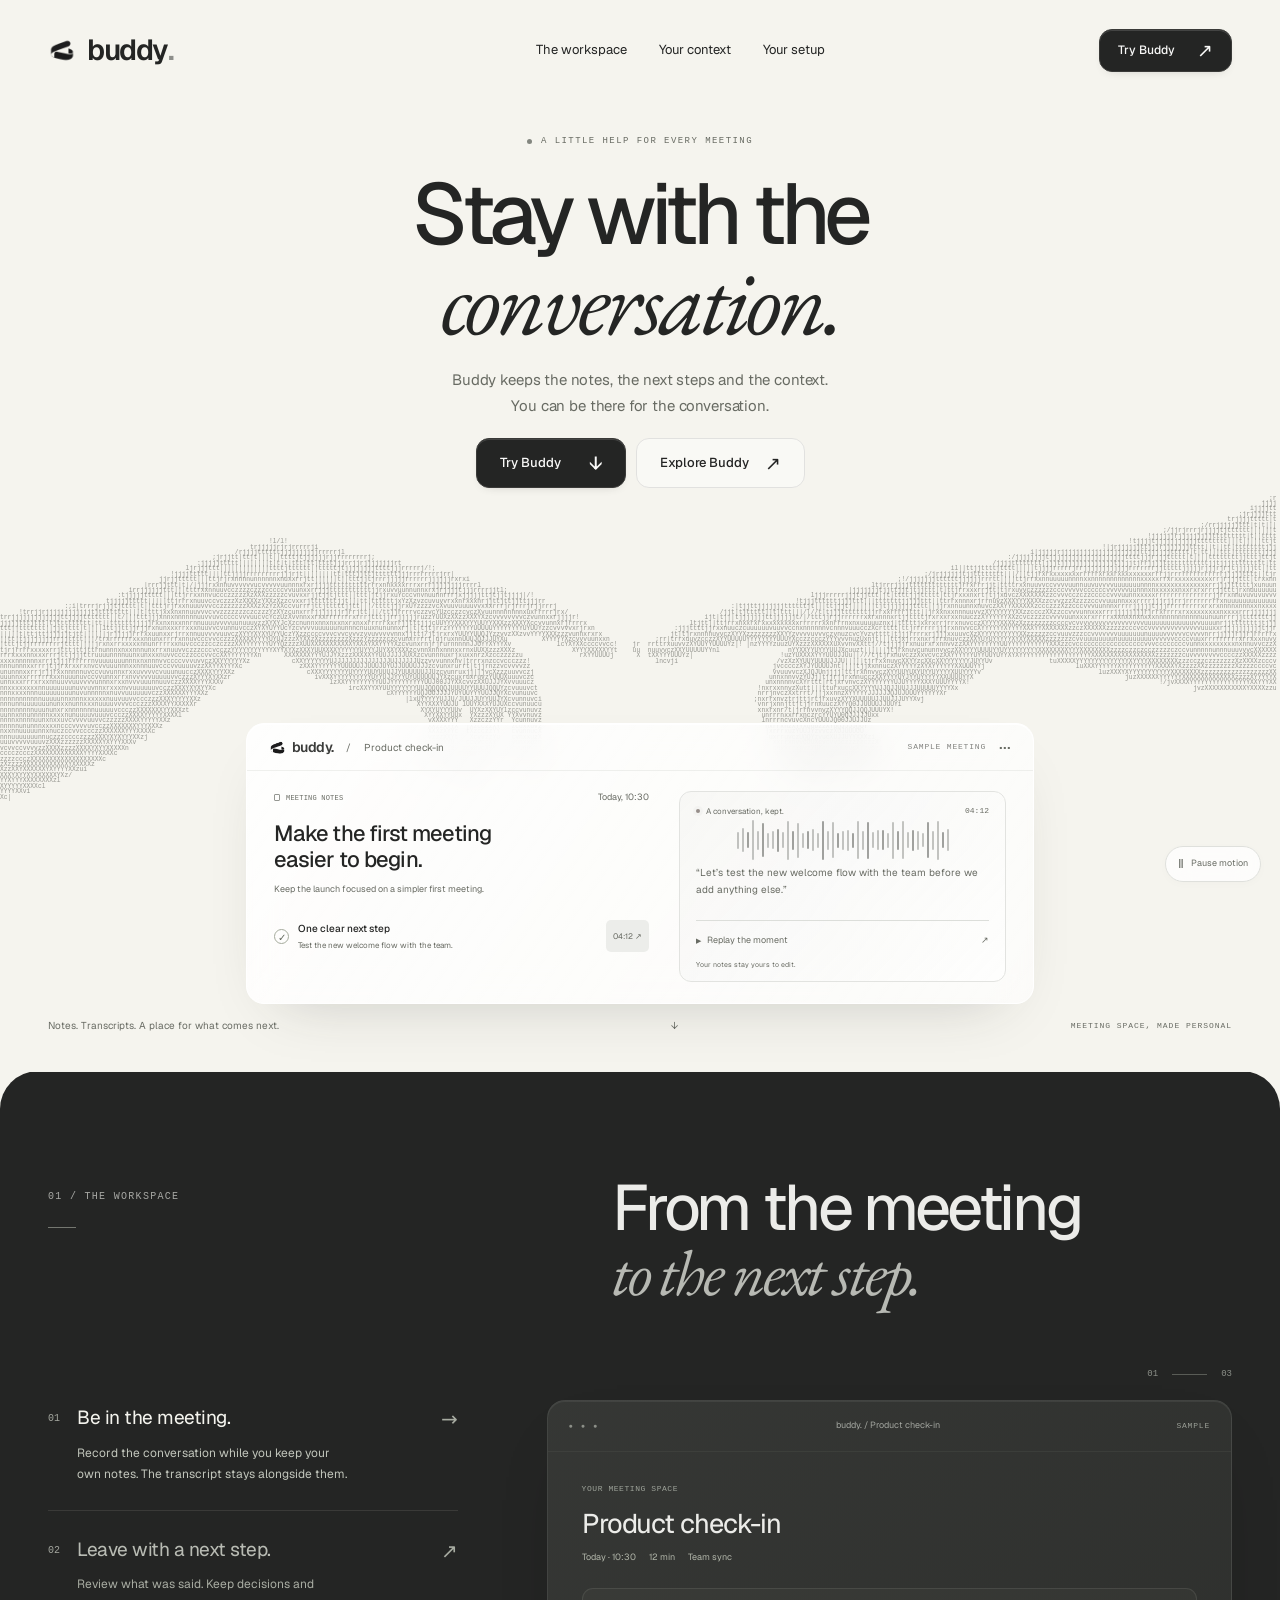
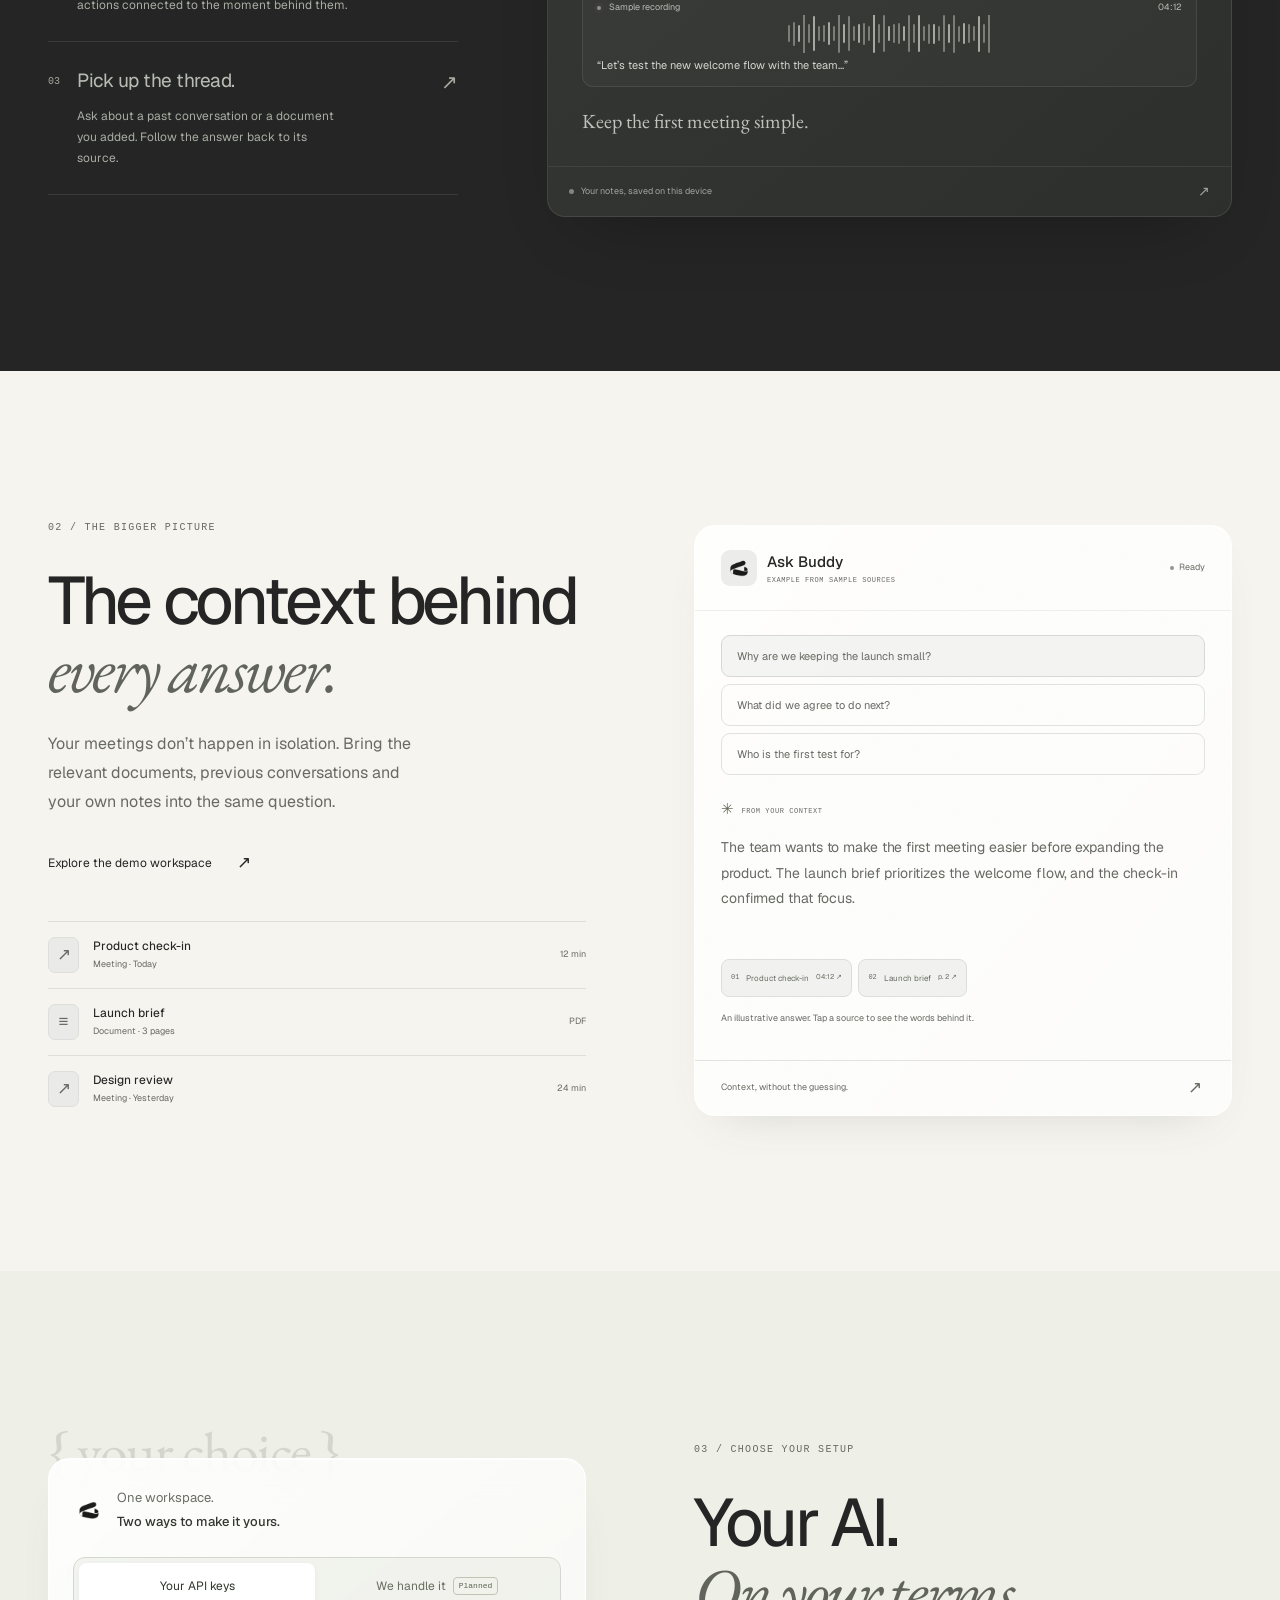
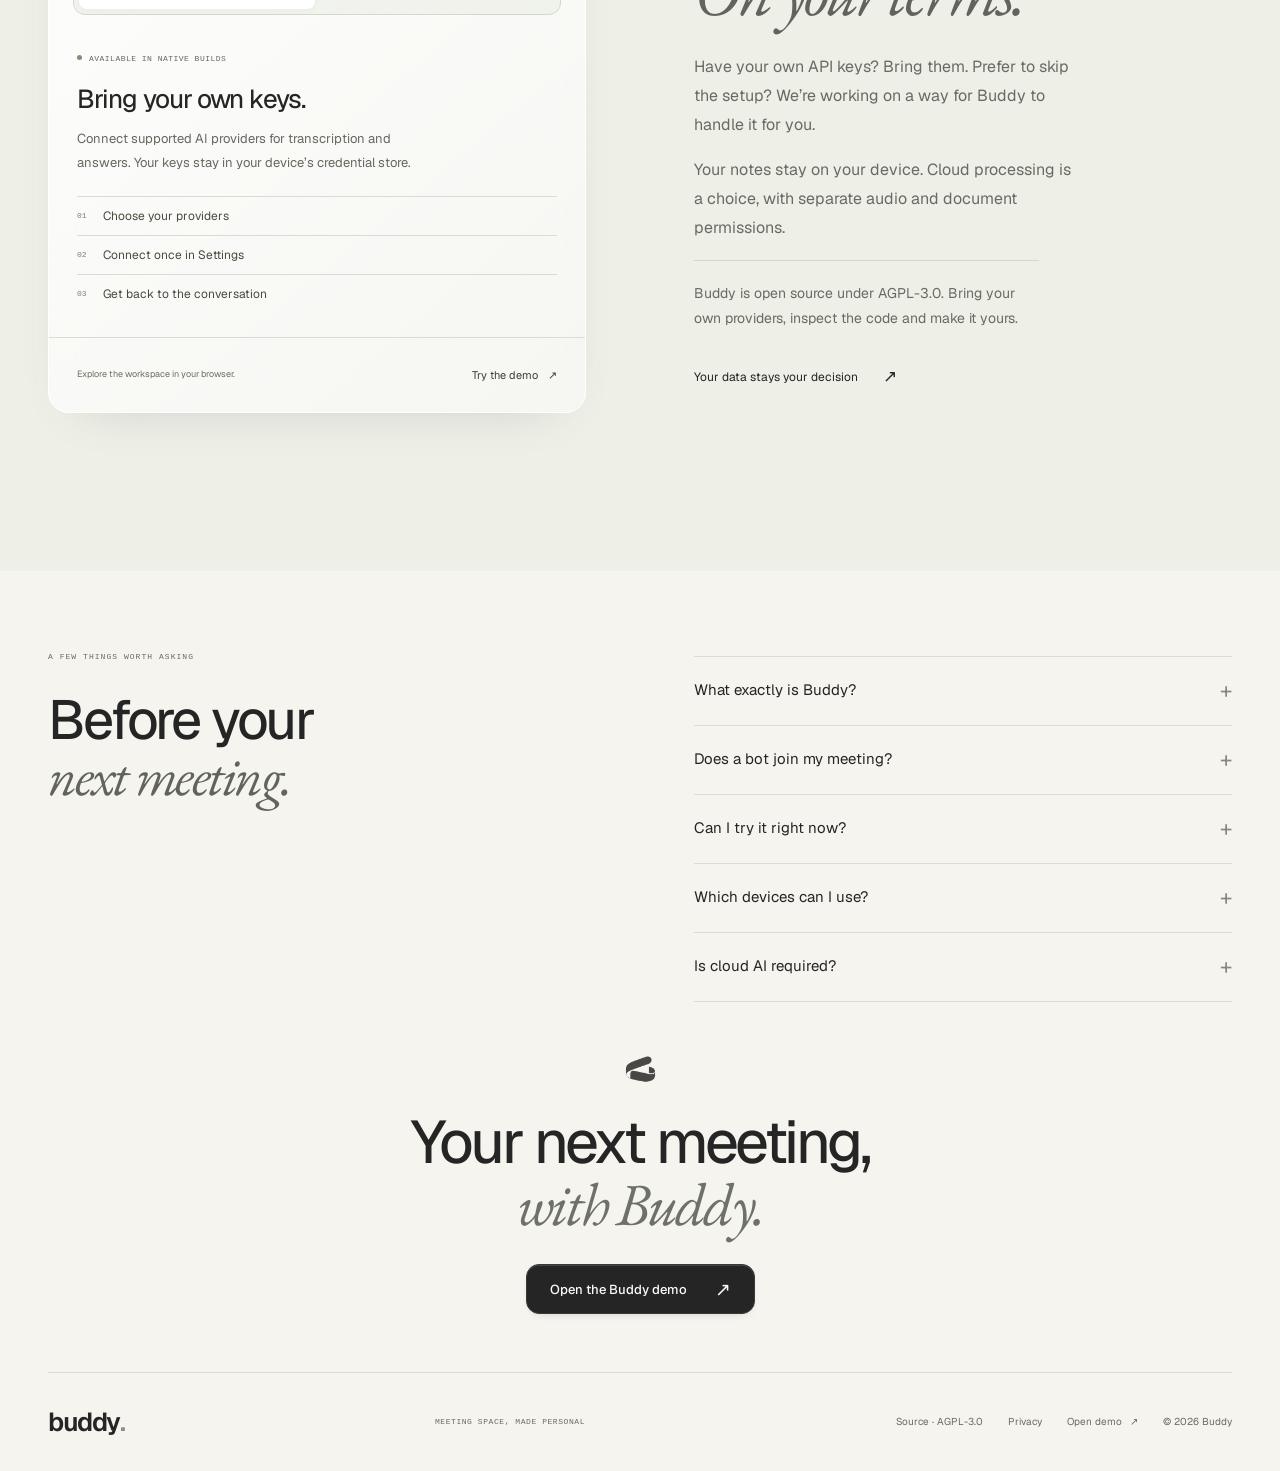
==== index.html @ 8baa66b0 "Publish Buddy website and browser workspace" ====
<!doctype html>
<html lang="en" data-type="software">
<head>
  <meta charset="utf-8">
  <meta name="viewport" content="width=device-width, initial-scale=1, viewport-fit=cover">
  <meta name="theme-color" content="#f5f4ee">
  <meta name="description" content="Buddy is a meeting workspace for recording conversations, keeping your own notes and finding answers in the context you already have.">
  <meta name="page-type" content="software"><meta name="site-kind" content="software">
  <meta property="og:title" content="Buddy — Stay with the conversation.">
  <meta property="og:description" content="Meeting notes, transcripts and the context behind them. A little more present. A lot less to remember.">
  <meta property="og:type" content="website">
  <meta property="og:url" content="https://meetbuddy.me">
  <meta property="og:image" content="https://meetbuddy.me/site/social.png?v=hands-2">
  <meta name="twitter:card" content="summary_large_image">
  <link rel="canonical" href="https://meetbuddy.me">
  <link rel="icon" href="/buddy.png" type="image/png">
  <link rel="preload" href="/site/geist.woff2" as="font" type="font/woff2" crossorigin>
  <link rel="preload" href="/site/editorial.ttf" as="font" type="font/ttf" crossorigin>
  <link rel="stylesheet" href="/site/style.css?v=voice-1">
  <title>Buddy — Stay with the conversation.</title>
</head>
<body>
  <a class="skip-link" href="#main">Skip to content</a>
  <header class="site-header">
    <a href="#" class="wordmark" aria-label="Buddy home"><img src="/brand/keepsake-mark.png" width="29" height="29" alt="">buddy<span>.</span></a>
    <nav class="desktop-nav" aria-label="Main navigation"><a href="#product">The workspace</a><a href="#context">Your context</a><a href="#privacy">Your setup</a></nav>
    <div class="header-actions"><a href="/app/?demo=home" class="button primary compact">Try Buddy <span aria-hidden="true">↗</span></a><button class="menu-toggle" aria-label="Open navigation" aria-expanded="false" aria-controls="mobile-nav"><span></span><span></span></button></div>
  </header>
  <nav id="mobile-nav" class="mobile-nav" aria-label="Mobile navigation" hidden><a href="#product">The workspace <span>01</span></a><a href="#context">Your context <span>02</span></a><a href="#privacy">Your setup <span>03</span></a><a href="#questions">A few questions <span>04</span></a><a href="/app/?demo=home">Open the demo ↗</a></nav>
  <main id="main">
    <section class="hero" aria-labelledby="hero-title">
      <canvas id="ascii-hands" class="ascii-hands" aria-hidden="true"></canvas>
      <div class="hero-copy wrap" data-enter>
        <p class="eyebrow"><span class="status-dot"></span> A LITTLE HELP FOR EVERY MEETING</p>
        <h1 id="hero-title">Stay with the<br><em>conversation.</em></h1>
        <p class="hero-description">Buddy keeps the notes, the next steps and the context.<br class="desktop-break"> You can be there for the conversation.</p>
        <div class="hero-actions"><a class="button primary" href="/app/?demo=home">Try Buddy <span aria-hidden="true">↓</span></a><a class="button quiet" href="/app/?demo=home">Explore Buddy <span aria-hidden="true">↗</span></a></div>
      </div>
      <div class="hero-product app-frame" data-visual aria-label="Interactive preview of a sample Buddy meeting">
        <div class="preview-top"><span class="preview-brand"><img src="/brand/keepsake-mark.png" width="17" height="17" alt="">buddy.</span><span class="preview-breadcrumb">/ <span>Product check-in</span></span><span class="sample-tag">SAMPLE MEETING</span><span class="preview-menu" aria-hidden="true">···</span></div>
        <div class="preview-grid">
          <div class="preview-notes"><div class="preview-meta"><span class="tiny-square"></span> MEETING NOTES <span>Today, 10:30</span></div><h2>Make the first meeting<br>easier to begin.</h2><p>Keep the launch focused on a simpler first meeting.</p><div class="preview-decision"><span class="check-icon" aria-hidden="true">✓</span><div><strong>One clear next step</strong><span>Test the new welcome flow with the team.</span></div><button class="source-button" data-source="hero" aria-label="Check the source for the next step">04:12 <span aria-hidden="true">↗</span></button></div></div>
          <div class="preview-capture"><div class="capture-heading"><span class="capture-led"></span><span id="sample-state">A conversation, kept.</span><span id="sample-time">04:12</span></div><div class="waveform" id="hero-wave" aria-hidden="true"></div><p id="rolling-text">“Let’s test the new welcome flow with the team before we add anything else.”</p><button class="replay-button" id="replay-sample" aria-label="Replay sample transcript"><span class="play-icon" aria-hidden="true">▶</span><span>Replay the moment</span><span aria-hidden="true">↗</span></button><div class="capture-foot">Your notes stay yours to edit.</div></div>
        </div>
      </div>
      
      <div class="hero-bottom wrap"><span>Notes. Transcripts. A place for what comes next.</span><a href="#product" aria-label="Explore the workspace"><span aria-hidden="true">↓</span></a><span>MEETING SPACE, MADE PERSONAL</span></div>
    </section>

    <section class="workflow section-dark" id="product" aria-labelledby="workflow-title">
      <div class="wrap section-content">
        <div class="section-heading"><p class="eyebrow"><span>01 / THE WORKSPACE</span><span class="small-line"></span></p><h2 id="workflow-title">From the meeting<br><em>to the next step.</em></h2></div>
        <div class="workflow-layout">
          <div class="workflow-steps" role="tablist" aria-label="Explore the meeting workflow" aria-orientation="vertical">
            <button role="tab" id="step-record" aria-selected="true" aria-controls="workflow-panel" data-step="record"><span class="step-number">01</span><span><strong>Be in the meeting.</strong><span>Record the conversation while you keep your own notes. The transcript stays alongside them.</span></span><span class="step-arrow" aria-hidden="true">↗</span></button>
            <button role="tab" id="step-review" aria-selected="false" aria-controls="workflow-panel" data-step="review" tabindex="-1"><span class="step-number">02</span><span><strong>Leave with a next step.</strong><span>Review what was said. Keep decisions and actions connected to the moment behind them.</span></span><span class="step-arrow" aria-hidden="true">↗</span></button>
            <button role="tab" id="step-ask" aria-selected="false" aria-controls="workflow-panel" data-step="ask" tabindex="-1"><span class="step-number">03</span><span><strong>Pick up the thread.</strong><span>Ask about a past conversation or a document you added. Follow the answer back to its source.</span></span><span class="step-arrow" aria-hidden="true">↗</span></button>
          </div>
          <div class="workflow-visual" role="tabpanel" tabindex="0" id="workflow-panel" aria-labelledby="step-record">
            <div class="workspace-demo"><div class="demo-window-top"><span class="demo-window-dots" aria-hidden="true">● ● ●</span><span>buddy. / Product check-in</span><span>SAMPLE</span></div><div class="demo-workspace-body" id="workflow-screen"></div><div class="demo-workspace-foot"><span class="status-dot"></span><span>Your notes, saved on this device</span><span>↗</span></div></div>
            <div class="visual-index" aria-hidden="true"><span id="visual-number">01</span><span class="index-rule"></span><span>03</span></div>
          </div>
        </div>
      </div>
    </section>

    <section class="context-section" id="context" aria-labelledby="context-title">
      <div class="wrap section-content">
        <div class="context-layout">
          <div class="context-copy"><p class="eyebrow">02 / THE BIGGER PICTURE</p><h2 id="context-title">The context behind<br><em>every answer.</em></h2><p>Your meetings don’t happen in isolation. Bring the relevant documents, previous conversations and your own notes into the same question.</p><a class="text-link" href="/app/?demo=home">Explore the demo workspace <span aria-hidden="true">↗</span></a><div class="source-stack" aria-label="Example sources"><div><span class="source-file-icon">↗</span><span><strong>Product check-in</strong><small>Meeting · Today</small></span><span>12 min</span></div><div><span class="source-file-icon">≡</span><span><strong>Launch brief</strong><small>Document · 3 pages</small></span><span>PDF</span></div><div><span class="source-file-icon">↗</span><span><strong>Design review</strong><small>Meeting · Yesterday</small></span><span>24 min</span></div></div></div>
          <div class="answer-demo app-frame" aria-label="Interactive example of a sourced answer"><div class="answer-demo-header"><span class="buddy-glyph" aria-hidden="true"><img src="/brand/keepsake-mark.png" width="22" height="22" alt=""></span><span>Ask Buddy<small>EXAMPLE FROM SAMPLE SOURCES</small></span><span class="answer-ready">Ready</span></div><div class="question-options" aria-label="Choose a sample question"><button aria-pressed="true" data-question="scope">Why are we keeping the launch small?</button><button aria-pressed="false" data-question="next">What did we agree to do next?</button><button aria-pressed="false" data-question="test">Who is the first test for?</button></div><div class="answer-body" aria-live="polite"><div class="answer-status" id="answer-status"><span class="small-mark" aria-hidden="true">✳</span> FROM YOUR CONTEXT</div><p id="sample-answer">The team wants to make the first meeting easier before expanding the product. The launch brief prioritizes the welcome flow, and the check-in confirmed that focus.</p><div class="answer-sources" id="answer-sources"><button data-source="meeting"><span>01</span> Product check-in <span>04:12 ↗</span></button><button data-source="brief"><span>02</span> Launch brief <span>p. 2 ↗</span></button></div><p class="sample-answer-note">An illustrative answer. Tap a source to see the words behind it.</p></div><div class="answer-demo-bottom"><span>Context, without the guessing.</span><a href="/app/?demo=home" aria-label="Ask a question in the full Buddy demo">↗</a></div></div>
        </div>
      </div>
    </section>

    <section class="privacy-section" id="privacy" aria-labelledby="privacy-title">
      <div class="wrap section-content privacy-layout">
        <div class="privacy-visual setup-visual">
          <div class="privacy-engraving" aria-hidden="true">{ your choice }</div>
          <div class="privacy-card setup-card app-frame">
            <div class="setup-card-head"><img src="/brand/keepsake-mark.png" width="24" height="24" alt=""><span>One workspace.<br><strong>Two ways to make it yours.</strong></span></div>
            <div class="setup-tabs" role="tablist" aria-label="Explore Buddy setup options">
              <button id="setup-keys" role="tab" aria-selected="true" aria-controls="setup-panel" data-setup="keys">Your API keys</button>
              <button id="setup-managed" role="tab" aria-selected="false" aria-controls="setup-panel" tabindex="-1" data-setup="managed">We handle it <small>Planned</small></button>
            </div>
            <div id="setup-panel" class="setup-panel" role="tabpanel" aria-labelledby="setup-keys" tabindex="0">
              <span class="setup-status">AVAILABLE IN NATIVE BUILDS</span>
              <h3>Bring your own keys.</h3>
              <p>Connect supported AI providers for transcription and answers. Your keys stay in your device’s credential store.</p>
              <div class="setup-detail"><span>01</span><span>Choose your providers</span></div>
              <div class="setup-detail"><span>02</span><span>Connect once in Settings</span></div>
              <div class="setup-detail"><span>03</span><span>Get back to the conversation</span></div>
            </div>
            <div class="setup-card-foot"><span>Explore the workspace in your browser.</span><a href="/app/?demo=home">Try the demo <span aria-hidden="true">↗</span></a></div>
          </div>
        </div>
        <div class="privacy-copy"><p class="eyebrow">03 / CHOOSE YOUR SETUP</p><h2 id="privacy-title">Your AI.<br><em>On your terms.</em></h2><p>Have your own API keys? Bring them. Prefer to skip the setup? We’re working on a way for Buddy to handle it for you.</p><p class="privacy-reassurance">Your notes stay on your device. Cloud processing is a choice, with separate audio and document permissions.</p><p class="setup-open-source">Buddy is open source under AGPL-3.0. Bring your own providers, inspect the code and make it yours.</p><a href="/privacy.html" class="text-link">Your data stays your decision <span aria-hidden="true">↗</span></a></div>
      </div>
    </section>

    <section class="questions-section" id="questions" aria-labelledby="questions-title">
      <div class="wrap questions-layout"><div><p class="eyebrow">A FEW THINGS WORTH ASKING</p><h2 id="questions-title">Before your<br><em>next meeting.</em></h2></div><div class="faq-list">
        <details><summary>What exactly is Buddy?<span aria-hidden="true">+</span></summary><p>A meeting workspace for recording conversations, writing your own notes, reviewing transcripts and finding answers in saved meetings and documents. The assistant stays alongside your meeting.</p></details>
        <details><summary>Does a bot join my meeting?<span aria-hidden="true">+</span></summary><p>No meeting bot joins on Buddy’s behalf. Recording uses your device and the audio sources your platform supports. Always let participants know before you record.</p></details>
        <details><summary>Can I try it right now?<span aria-hidden="true">+</span></summary><p>Yes. Open the browser demo to explore sample meetings, edit notes and search sample context. Browser recording captures microphone audio; transcription and native cloud integrations require a configured desktop or iPhone build.</p></details>
        <details><summary>Which devices can I use?<span aria-hidden="true">+</span></summary><p>Windows is the first desktop build. macOS and iPhone versions are in development and still need device testing. The browser demo works on desktop and mobile. Workspaces are currently separate between devices.</p></details>
        <details><summary>Is cloud AI required?<span aria-hidden="true">+</span></summary><p>No. You can write notes and use local source search without a cloud provider. Native builds also include an on-device speech engine. Optional cloud speech and AI features require your chosen provider, a key and your permission; provider limits or costs may apply.</p></details>
      </div></div>
      <div class="closing wrap"><img src="/brand/keepsake-mark.png" width="37" height="37" alt="" aria-hidden="true"><h2>Your next meeting,<br><em>with Buddy.</em></h2><a class="button primary" href="/app/?demo=home">Open the Buddy demo <span aria-hidden="true">↗</span></a></div>
      <footer class="site-footer wrap"><a href="#" class="wordmark" aria-label="Return to Buddy home">buddy<span>.</span></a><span>MEETING SPACE, MADE PERSONAL</span><div><a href="https://github.com/ilinii/buddy" target="_blank" rel="noopener noreferrer">Source · AGPL-3.0</a><a href="/privacy.html">Privacy</a><a href="/app/?demo=home">Open demo <span aria-hidden="true">↗</span></a><span>© <span id="year">2026</span> Buddy</span></div></footer>
    </section>
  </main>
  <button class="motion-toggle" id="motion-toggle" aria-pressed="false" aria-label="Pause ambient animation"><span aria-hidden="true">Ⅱ</span><span class="motion-label">Pause motion</span></button>
  <dialog id="source-dialog" class="source-dialog"><div class="source-dialog-top"><span id="source-kind">MEETING TRANSCRIPT</span><button aria-label="Close source" class="close-source">×</button></div><h2 id="source-title">Product check-in</h2><p class="source-location" id="source-location">04:12 · Final transcript</p><blockquote id="source-quote">“Let’s test the new welcome flow with the team before we add anything else.”</blockquote><p class="source-disclaimer">Fictional content used to demonstrate source checking.</p><a href="/app/?demo=home" class="button primary">Explore the full workspace <span aria-hidden="true">↗</span></a></dialog>
  <script type="module" src="/site/main.js?v=voice-1"></script>
</body>
</html>
---- site/style.css ----
@font-face{font-family:Geist;src:url('./geist.woff2') format('woff2');font-style:normal;font-weight:100 900;font-display:swap}
@font-face{font-family:Editorial;src:url('./editorial.ttf') format('truetype');font-style:normal;font-weight:400 500;font-display:swap}
@font-face{font-family:Editorial;src:url('./editorial-italic.ttf') format('truetype');font-style:italic;font-weight:400;font-display:swap}
:root{--paper:#f5f4ee;--ink:#242524;--muted:#737371;--line:#dbdcd9;--white:#fff;--dark:#242524;--serif:Editorial,Georgia,serif;--sans:Geist,-apple-system,BlinkMacSystemFont,'Segoe UI',sans-serif;--mono:'SFMono-Regular',Consolas,monospace;--wrap:1184px;--ease:cubic-bezier(.22,1,.36,1);font-family:var(--sans);color:var(--ink);background:var(--paper);font-synthesis:none;scroll-behavior:smooth;scroll-padding-top:40px}
*{box-sizing:border-box}body{margin:0;font-size:15px;line-height:1.5;-webkit-font-smoothing:antialiased}button,input,textarea{font:inherit}button,a{-webkit-tap-highlight-color:transparent}button{cursor:pointer}a{color:inherit;text-decoration:none}button{color:inherit}button,a{touch-action:manipulation}a,button{transition:background .2s var(--ease),color .2s var(--ease),border-color .2s var(--ease),transform .2s var(--ease),box-shadow .2s var(--ease)}button:focus-visible,a:focus-visible,summary:focus-visible,[tabindex]:focus-visible{outline:2px solid #71726e;outline-offset:5px}::selection{background:#d5d7d2}h1,h2,h3,p{margin:0}h1,h2{font-weight:450;line-height:1.02;letter-spacing:-.05em}h1 em,h2 em{font-family:var(--serif);font-weight:400;font-style:italic;letter-spacing:-.045em}img{max-width:100%;display:block}.wrap{width:min(calc(100% - 96px),var(--wrap));margin-inline:auto}.eyebrow{font-family:var(--mono);font-size:10px;letter-spacing:.13em;line-height:1.6;font-weight:400;display:flex;align-items:center;gap:9px}.status-dot{display:inline-block;width:5px;height:5px;flex-shrink:0;border-radius:50%;background:#83867f}.skip-link{position:fixed;top:-100px;left:20px;z-index:100;background:var(--ink);color:white;border-radius:10px;padding:14px 18px}.skip-link:focus{top:16px}.wordmark{display:inline-flex;align-items:center;gap:9px;font-size:29px;letter-spacing:-1.5px;font-weight:620;line-height:1;min-height:44px}.wordmark>span{color:#8d8e8a;margin-left:-9px}.wordmark img{width:28px;height:28px;margin-right:2px}.site-header{height:100px;position:absolute;z-index:20;inset:0 0 auto;width:min(calc(100% - 96px),var(--wrap));margin-inline:auto;display:flex;align-items:center;justify-content:space-between;gap:35px}.desktop-nav{display:flex;gap:32px;margin-left:88px}.desktop-nav>a{font-size:12px;min-height:44px;display:flex;align-items:center;position:relative}.desktop-nav>a:after,.text-link:after{content:'';height:1px;background:currentColor;position:absolute;bottom:7px;left:0;right:0;transform:scaleX(0);transform-origin:left;transition:transform .25s var(--ease)}.desktop-nav>a:hover:after,.text-link:hover:after{transform:scaleX(1)}.header-actions{display:flex;align-items:center;gap:14px}.button{display:inline-flex;min-height:50px;justify-content:center;align-items:center;gap:28px;border-radius:13px;padding:13px 23px;font-size:13px;font-weight:500;border:1px solid transparent;white-space:nowrap;position:relative;isolation:isolate}.button>span{font-size:19px;line-height:1;transition:transform .25s var(--ease)}.button.primary{background:var(--ink);color:#f9f9f8;border-color:#3a3a38;box-shadow:inset 0 1px 0 #ffffff24,0 4px 12px -9px #23232370}.button.primary:hover{background:#3e3f3c;transform:translateY(-2px);box-shadow:inset 0 1px #ffffff30,0 7px 16px -10px #23232380}.button:hover>span{transform:translate(2px,-2px)}.button:active{transform:translateY(1px)}.button.compact{min-height:43px;padding:9px 18px;border-radius:11px;gap:22px;font-size:12px}.button.quiet{background:#ffffff6e;border-color:#e1e1df;gap:16px;backdrop-filter:blur(12px)}.button.quiet:hover{background:#fff;border-color:#c5c6c2;transform:translateY(-2px)}.menu-toggle{display:none}.mobile-nav[hidden]{display:none}.hero{position:relative;min-height:900px;height:100svh;max-height:1100px;overflow:hidden;display:flex;flex-direction:column;align-items:center;background:radial-gradient(ellipse at 50% 88%,#e6e6e300 20%,#f5f4ee 75%)}.hero:after{content:'';position:absolute;bottom:0;left:0;right:0;height:100px;background:linear-gradient(transparent,var(--paper));pointer-events:none;z-index:2}.ascii-hands{position:absolute;inset:0;width:100%;height:100%;opacity:.82;pointer-events:none}.hero-copy{position:relative;z-index:3;text-align:center;padding-top:134px;flex:none}.hero-copy .eyebrow{justify-content:center;color:#737470;font-size:9px;letter-spacing:.16em;margin-bottom:24px}.hero h1{font-size:clamp(72px,6.7vw,98px);font-weight:460;line-height:.97;letter-spacing:-.065em}.hero h1 em{font-size:1.1em;line-height:.95}.hero-description{font-size:15px;line-height:1.7;letter-spacing:-.15px;color:#6e6f6c;margin-top:22px}.hero-actions{display:flex;justify-content:center;align-items:center;gap:10px;margin-top:20px}.hero-product{position:relative;z-index:3;flex-shrink:0;width:min(788px,calc(100% - 72px));margin-top:40px;border:1px solid #ffffff;border-radius:18px;background:linear-gradient(125deg,#ffffffde,#ffffffa8);backdrop-filter:blur(16px);box-shadow:0 25px 60px -35px #2c2d2b44,inset 0 1px 0 #fff;overflow:hidden}.preview-top{display:flex;align-items:center;gap:13px;height:47px;border-bottom:1px solid #dedfdc7a;padding:0 22px;color:#888986;font-size:10px}.preview-brand{display:flex;align-items:center;gap:6px;font-size:14px;font-weight:600;letter-spacing:-.6px;color:#3b3c3a}.preview-breadcrumb{display:flex;gap:13px}.sample-tag{margin-left:auto;font-family:var(--mono);font-size:8px;letter-spacing:.1em;color:#81827f}.preview-menu{font-size:18px;line-height:1}.preview-grid{display:grid;grid-template-columns:1.15fr 1fr;padding:20px 27px 21px;gap:30px;min-height:210px}.preview-meta{display:flex;align-items:center;gap:6px;font-family:var(--mono);font-size:7px;color:#91928e;letter-spacing:.03em}.preview-meta>span:last-child{font-family:var(--sans);letter-spacing:0;margin-left:auto;font-size:9px}.tiny-square{display:inline-block;width:6px;height:7px;border:1px solid #959792;border-radius:1px}.preview-notes h2{font-family:var(--sans);font-size:22px;line-height:1.2;letter-spacing:-.75px;margin-top:15px;font-weight:480}.preview-notes>p{font-size:9px;color:#8b8c88;margin-top:10px;line-height:1.65}.preview-decision{display:flex;align-items:center;gap:9px;margin-top:23px}.check-icon{font-size:10px;color:#80847a;border:1px solid #b6b9b1;border-radius:50%;width:15px;height:15px;display:grid;place-items:center;flex-shrink:0}.preview-decision>div{display:flex;flex-direction:column;gap:3px}.preview-decision strong{font-size:10px;font-weight:500}.preview-decision>div>span{font-size:8px;color:#8b8d89}.source-button{font-size:8px;border:0;border-radius:5px;color:#737570;min-height:32px;background:#ecedea;padding:6px 7px;margin-left:auto;white-space:nowrap}.source-button:hover{background:#dfe0db}.preview-capture{border:1px solid #e2e3e0;border-radius:12px;padding:13px 16px 10px;background:linear-gradient(135deg,#f5f5f3bb,#ffffff85);display:flex;flex-direction:column}.capture-heading{display:flex;align-items:center;gap:6px;font-size:8px;color:#878985}.capture-heading>span:last-child{margin-left:auto;font-family:var(--mono);font-size:8px}.capture-led{height:4px;width:4px;border-radius:50%;background:#968e8a;box-shadow:0 0 0 3px #968e8a0c}.waveform{height:46px;display:flex;gap:3px;align-items:center;justify-content:center;overflow:hidden}.waveform>i{display:block;flex:0 0 2px;max-width:2px;background:#8a8b87;border-radius:2px;height:var(--h,12px);opacity:.5;animation:wave 2.8s ease-in-out var(--delay,0s) infinite alternate}.waveform>i:nth-child(3n){opacity:.8}.preview-capture>p{font-size:10px;line-height:1.7;color:#60635d;min-height:46px;margin-top:1px}.replay-button{margin-top:10px;min-height:32px;display:flex;align-items:center;gap:6px;background:transparent;border:0;border-top:1px solid #dcdeda;padding:9px 0 0;font-size:9px;text-align:left;color:#6e706a}.replay-button>span:last-child{margin-left:auto}.replay-button:hover{color:#262824}.play-icon{font-size:7px}.capture-foot{font-size:7px;color:#8c8e88;margin-top:8px}.hero-bottom{position:relative;z-index:4;display:flex;align-items:center;justify-content:space-between;margin-top:auto;padding-bottom:24px;font-size:10px;color:#959693}.hero-bottom>span:last-child{font-family:var(--mono);font-size:8px;letter-spacing:.12em}.hero-bottom>a{width:44px;height:44px;display:grid;place-items:center;color:#686b64}.hero-bottom>a:hover{transform:translateY(3px)}.section-content{padding-block:104px}.section-dark{background:var(--dark);color:#ecece9;position:relative;isolation:isolate;border-radius:38px 38px 0 0;margin-top:-1px;overflow:hidden}.workflow{min-height:900px;min-height:100svh}.section-heading{display:flex;justify-content:space-between;align-items:flex-start;gap:48px}.section-heading>.eyebrow{color:#a7a8a4;margin-top:14px;width:40%;display:flex;flex-direction:column;align-items:flex-start;gap:22px}.small-line{width:28px;height:1px;background:#747770}.section-heading>h2{font-size:64px;max-width:620px;flex:1}.section-heading h2 em{color:#b7b9b3}.workflow-layout{display:grid;grid-template-columns:40% 60%;gap:0;margin-top:76px;align-items:center}.workflow-steps{padding-right:64px;display:flex;flex-direction:column}.workflow-steps>button{display:flex;align-items:flex-start;gap:17px;text-align:left;border:0;border-bottom:1px solid #50514d80;background:transparent;padding:25px 0;opacity:.57}.workflow-steps>button:first-child{padding-top:0}.step-number{font-family:var(--mono);font-size:10px;margin-top:7px;color:#a4a79f}.workflow-steps>button>span:nth-child(2){flex:1}.workflow-steps strong{font-size:19px;font-weight:420;letter-spacing:-.5px;display:block}.workflow-steps button>span:nth-child(2)>span{display:block;color:#b0b2ac;font-size:12px;line-height:1.75;margin-top:10px;max-width:270px}.step-arrow{font-size:20px;color:#a7aba1;line-height:1.5}.workflow-steps>button[aria-selected=true]{opacity:1}.workflow-steps>button[aria-selected=true] .step-arrow{transform:rotate(45deg)}.workflow-steps>button:hover{opacity:1}.workflow-visual{padding:19px 0 0 25px;position:relative}.workspace-demo{border-radius:18px;border:1px solid #686a6655;background:linear-gradient(140deg,#3b3d3ac9,#313330c9);box-shadow:0 30px 70px -35px #0005,inset 0 1px #ffffff10;backdrop-filter:blur(22px);overflow:hidden;min-height:370px}.demo-window-top{display:flex;align-items:center;justify-content:space-between;gap:15px;padding:18px 21px;color:#a4a7a1;font-size:9px;border-bottom:1px solid #5a5d573f}.demo-window-top>span:last-child{font-family:var(--mono);font-size:8px;letter-spacing:.1em;color:#9b9f97}.demo-window-dots{font-size:7px;letter-spacing:3px;color:#8c8f88}.demo-workspace-body{padding:31px 34px;min-height:302px}.demo-workspace-body>.eyebrow{font-size:8px;letter-spacing:.07em;color:#9ea39a}.demo-workspace-body h3{font-size:27px;letter-spacing:-1px;font-weight:440;line-height:1.15;margin-top:12px}.demo-small-meta{font-size:9px;color:#989c94;margin-top:12px;display:flex;gap:13px}.demo-recorder{margin-top:24px;border:1px solid #a4a89f28;border-radius:11px;padding:12px 14px;background:#979c900b}.demo-recorder>div:first-child{display:flex;align-items:center;gap:8px;color:#bbbdb7;font-size:9px}.demo-recorder>div:first-child>span:last-child{margin-left:auto}.demo-recorder .waveform{height:38px}.demo-recorder .waveform>i{background:#c1c6bb}.demo-recorder>p{font-size:11px;color:#d4d7d1;line-height:1.7;margin-top:3px}.demo-personal-note{font-family:var(--serif);font-size:20px;line-height:1.35;color:#c0c3bc;margin-top:21px}.demo-workspace-foot{display:flex;align-items:center;gap:7px;padding:14px 21px;border-top:1px solid #a7aca120;color:#a1a49e;font-size:9px}.demo-workspace-foot>span:last-child{margin-left:auto;font-size:14px}.visual-index{display:flex;align-items:center;gap:14px;position:absolute;top:-13px;right:0;font-size:9px;font-family:var(--mono);color:#8c9089}.index-rule{height:1px;width:35px;background:#595c56}.demo-review{display:flex;flex-direction:column;gap:14px;margin-top:25px}.demo-review>div{display:flex;align-items:flex-start;gap:10px;padding-bottom:15px;border-bottom:1px solid #a1a69c1c;font-size:12px;line-height:1.5}.demo-review strong{display:block;font-size:9px;font-family:var(--mono);letter-spacing:.05em;margin-bottom:5px;color:#a8ada4;font-weight:400}.demo-review button{margin-left:auto;background:transparent;border:0;color:#afb5aa;font-size:10px;min-height:35px}.demo-review .check-icon{border-color:#8d9287;color:#c8ccc3}.demo-ask-question{margin-top:25px;padding:12px 16px;background:#c5c8c014;border-radius:10px;font-size:12px;color:#cbcec6}.demo-ask-answer{font-size:12px;line-height:1.8;color:#d0d3cb;margin-top:18px}.demo-ask-citation{display:inline-flex;align-items:center;gap:9px;margin-top:18px;background:#b6bbae15;border:1px solid #bec5b52c;padding:7px 11px;border-radius:8px;color:#b4baae;font-size:10px;min-height:35px}.context-section{min-height:100svh;min-height:max(850px,100svh);display:flex;align-items:center;background:#f5f4ee;overflow:hidden}.context-layout{display:grid;grid-template-columns:1fr 1fr;gap:108px;align-items:center}.context-copy>.eyebrow{color:#7f817c;margin-bottom:31px}.context-copy h2,.privacy-copy h2,.questions-layout h2{font-size:67px;line-height:1.02}.context-copy h2 em,.privacy-copy h2 em,.questions-layout h2 em{color:#61645d}.context-copy>p:not(.eyebrow),.privacy-copy>p:not(.eyebrow){color:#7d7e7a;font-size:14px;line-height:1.9;max-width:385px;margin-top:27px}.text-link{position:relative;display:inline-flex;align-items:center;gap:25px;min-height:44px;font-size:12px;margin-top:24px}.text-link>span{font-size:17px}.source-stack{margin-top:36px}.source-stack>div{display:flex;align-items:center;gap:14px;padding:15px 0;border-top:1px solid #dedfdb}.source-file-icon{font-size:17px;width:31px;height:36px;background:#eaebe8;border:1px solid #dededb;border-radius:7px;display:grid;place-items:center;color:#83867e}.source-stack strong{display:block;font-weight:450;font-size:12px}.source-stack small{font-size:9px;color:#92948e;display:block;margin-top:3px}.source-stack>div>span:last-child{margin-left:auto;font-size:9px;color:#989994}.answer-demo{position:relative;border-radius:21px;border:1px solid #fffffff0;background:linear-gradient(130deg,#ffffffdc,#ffffffb0);box-shadow:0 20px 45px -30px #5e615e45,inset 0 1px white;overflow:hidden}.answer-demo:before{content:'';position:absolute;inset:0;z-index:-1;box-shadow:30px 20px 100px #adb0a81f}.answer-demo-header{display:flex;align-items:center;gap:10px;padding:24px 26px;border-bottom:1px solid #e2e3df90}.buddy-glyph{display:grid;place-items:center;background:#ecedeb;border-radius:9px;width:36px;height:36px}.answer-demo-header>span:nth-child(2){font-size:15px;font-weight:500}.answer-demo-header small{display:block;font-family:var(--mono);font-size:7px;letter-spacing:.08em;color:#989995;margin-top:2px}.answer-ready{margin-left:auto;font-size:9px;color:#858880;display:flex;gap:5px;align-items:center}.answer-ready:before{content:'';width:4px;height:4px;border-radius:50%;background:#93978e}.question-options{display:flex;align-items:stretch;flex-direction:column;gap:7px;padding:24px 26px 0}.question-options button{min-height:42px;background:transparent;border:1px solid #e0e2de;border-radius:9px;padding:11px 15px;text-align:left;font-size:11px;color:#868982}.question-options button[aria-pressed=true]{background:#e8eae57a;border-color:#d6d9d2;color:#50544b}.question-options button:hover{background:#e9eae6}.answer-body{padding:25px 26px 19px;min-height:285px}.answer-status{font-family:var(--mono);font-size:7px;letter-spacing:.08em;display:flex;align-items:center;gap:7px;color:#91948d}.small-mark{font-size:15px;color:#73776e}.answer-body>p:not(.sample-answer-note){font-size:14px;line-height:1.85;color:#595d56;letter-spacing:-.1px;margin-top:12px;min-height:104px}.answer-sources{display:flex;align-items:stretch;gap:6px;margin-top:20px;flex-wrap:wrap}.answer-sources>button{display:inline-flex;align-items:center;gap:7px;padding:8px 9px;min-height:38px;font-size:8px;border-radius:8px;border:1px solid #dcded9;background:#f1f2ef;color:#7a7f75}.answer-sources button>span:first-child{font-family:var(--mono);font-size:7px;color:#898e83}.answer-sources button>span:last-child{font-size:7px}.answer-sources>button:hover{background:#e6e8e3;transform:translateY(-2px)}.sample-answer-note{font-size:9px!important;line-height:1.7!important;color:#91948d!important;margin-top:14px!important}.answer-demo-bottom{padding:17px 26px;display:flex;align-items:center;justify-content:space-between;border-top:1px solid #e1e3de;color:#858980;font-size:9px}.answer-demo-bottom a{width:44px;height:32px;font-size:17px;display:grid;place-items:center;margin:-6px -12px -6px 0}.privacy-section{background:#eeefe7;min-height:max(850px,100svh);display:flex;align-items:center;overflow:hidden}.privacy-layout{display:grid;grid-template-columns:1fr 1fr;gap:108px;align-items:center}.privacy-copy>.eyebrow{color:#80837c;margin-bottom:31px}.privacy-copy>p:not(.eyebrow)+p{margin-top:17px}.privacy-visual{position:relative;min-height:490px;display:flex;flex-direction:column;justify-content:center}.privacy-engraving{font-family:var(--serif);font-size:56px;letter-spacing:-1.5px;color:#d4d6d1;position:absolute;top:-4px;left:20px;user-select:none}.privacy-card{background:linear-gradient(140deg,#ffffffe3,#ffffff75);border:1px solid #fffffff5;box-shadow:0 20px 50px -35px #585b5455,inset 0 1px white;border-radius:21px;overflow:hidden;backdrop-filter:blur(20px);position:relative;z-index:1}.privacy-card-head{display:flex;align-items:center;gap:12px;padding:25px 25px;border-bottom:1px solid #dee0dbaa}.lock-symbol{border:1px solid #d5d8d2;background:#e7e9e585;border-radius:12px;width:37px;height:40px;font-size:29px;color:#82887c;display:grid;place-items:center;line-height:1}.privacy-card-head>span:nth-child(2){font-size:15px;font-weight:480;letter-spacing:-.2px}.privacy-card-head small{display:block;font-size:9px;color:#989c94;font-weight:400;margin-top:4px;letter-spacing:0}.privacy-badge{font-family:var(--mono);font-size:7px;letter-spacing:.1em;border:1px solid #d7dad3;border-radius:5px;padding:5px 7px;color:#8b8f86;margin-left:auto}.privacy-choice{margin-inline:25px;padding:23px 0;border-bottom:1px solid #dcded933;display:flex;align-items:center;justify-content:space-between;gap:12px}.privacy-choice strong{display:block;font-size:12px;font-weight:480}.privacy-choice small{display:block;font-size:10px;margin-top:5px;color:#8a8f85}.local-stamp{color:#969a90;letter-spacing:.1em;font-size:8px;font-family:var(--mono)}.preview-switch{display:flex;align-items:center;padding:3px;min-height:23px;height:23px;width:38px;border:1px solid #d2d5cf;background:#e1e3de;border-radius:50px}.preview-switch>span{height:15px;width:15px;background:#fff;border:1px solid #d6d8d3;box-shadow:0 1px 3px #82877c25;border-radius:50%;transition:transform .24s var(--ease)}.preview-switch[aria-checked=true]{background:#8f9389;border-color:#8f9389}.preview-switch[aria-checked=true]>span{transform:translateX(14px)}.privacy-preview-status{padding:11px 25px 20px;font-size:9px;color:#8d9187;min-height:44px}.privacy-corner{font-family:var(--mono);font-size:7px;letter-spacing:.1em;line-height:2.7;color:#9da297;margin-top:27px;padding-left:25px}.questions-section{background:var(--paper);padding-top:100px}.questions-layout{display:grid;grid-template-columns:1fr 1fr;gap:108px}.questions-layout>.eyebrow,.questions-layout>div>.eyebrow{margin-bottom:28px;color:#8a8d86;font-size:8px}.questions-layout h2{font-size:55px}.faq-list{padding-top:5px}.faq-list details{border-top:1px solid #dadcd8}.faq-list details:last-child{border-bottom:1px solid #dadcd8}.faq-list summary{display:flex;align-items:center;justify-content:space-between;gap:25px;list-style:none;font-size:13px;min-height:68px;cursor:pointer}.faq-list summary::-webkit-details-marker{display:none}.faq-list summary>span{font-size:22px;color:#848a80;transition:transform .22s var(--ease)}.faq-list details[open] summary>span{transform:rotate(45deg)}.faq-list details p{font-size:12px;line-height:1.9;color:#7d8078;padding:0 30px 22px 0;max-width:465px}.closing{display:flex;flex-direction:column;align-items:center;text-align:center;padding-block:100px 90px}.closing>img{margin-bottom:25px;opacity:.8}.closing h2{font-size:65px;line-height:1.03;margin-bottom:29px}.closing h2 em{color:#6e7168}.site-footer{display:flex;align-items:center;justify-content:space-between;gap:30px;padding-block:27px;border-top:1px solid #dbdcd8}.site-footer>.wordmark{font-size:26px}.site-footer>span{font-family:var(--mono);font-size:8px;color:#9b9e97;letter-spacing:.07em}.site-footer>div{display:flex;align-items:center;gap:25px;font-size:10px;color:#868a80}.site-footer>div>a{display:inline-flex;align-items:center;min-height:44px;gap:8px}.site-footer>div>a:hover{color:#3c4038}.motion-toggle{position:fixed;right:19px;bottom:18px;z-index:30;display:flex;align-items:center;gap:7px;min-height:36px;background:#ffffffbd;backdrop-filter:blur(15px);border:1px solid #dfe0dc;border-radius:50px;color:#7f837b;padding:9px 12px;font-size:9px;box-shadow:0 2px 10px #00000005}.motion-toggle>span:first-child{font-size:12px;line-height:1}.motion-toggle:hover{background:#fff;color:#3c4038}.motion-toggle[aria-pressed=true]{background:#e7e8e5}.source-dialog{padding:28px;border-radius:23px;width:min(520px,calc(100% - 32px));border:1px solid white;background:#f9f9f8;box-shadow:0 30px 100px #171a1529;color:var(--ink);max-height:calc(100svh - 32px);overflow:auto}.source-dialog::backdrop{background:#3f423a24;backdrop-filter:blur(10px)}.source-dialog-top{display:flex;align-items:center;justify-content:space-between;font-family:var(--mono);font-size:9px;letter-spacing:.08em;color:#8d9088;margin-bottom:20px}.source-dialog-top>button{width:44px;height:44px;border:1px solid #e2e3e0;background:transparent;border-radius:50%;font-size:23px;color:#93978e}.source-dialog>h2{font-size:32px;letter-spacing:-1px}.source-location{font-size:11px;color:#93988e;margin-top:14px}.source-dialog blockquote{font-family:var(--serif);font-size:28px;letter-spacing:-.6px;line-height:1.3;margin:26px 0;padding:0 0 0 22px;border-left:1px solid #b3b9ad;color:#52574d}.source-disclaimer{font-size:11px;color:#8f948a;margin-bottom:28px}.source-dialog>.button{font-size:12px;width:100%}#rolling-text>span{display:inline-block;animation:word-arrive .34s var(--ease) both;animation-delay:calc(var(--word)*28ms)}html[data-motion=paused] .waveform>i{animation-play-state:paused}html[data-motion=paused] [data-enter],html[data-motion=paused] #rolling-text>span{animation:none!important;opacity:1;transform:none;filter:none}[data-enter]{animation:hero-enter .85s var(--ease) both}.hero-product{animation:hero-enter 1s var(--ease) .08s both}.state-enter{animation:state-enter .35s var(--ease) both}
@keyframes hero-enter{from{opacity:0;transform:translateY(16px);filter:blur(5px)}to{opacity:1;transform:translateY(0);filter:blur(0)}}@keyframes word-arrive{from{opacity:0;filter:blur(4px);transform:translateY(3px)}to{opacity:1;filter:blur(0);transform:translateY(0)}}@keyframes state-enter{from{opacity:0;filter:blur(3px);transform:translateY(5px)}to{opacity:1;filter:blur(0);transform:translateY(0)}}@keyframes wave{0%{transform:scaleY(.4)}50%{transform:scaleY(1)}100%{transform:scaleY(.65)}}
@media(min-width:1800px){.hero-copy{padding-top:160px}.hero-product{margin-top:60px}.hero-bottom{padding-bottom:25px}.hero{max-height:1180px}.hero-description{font-size:17px}}
@media(max-width:1100px){.wrap,.site-header{width:calc(100% - 64px)}.desktop-nav{margin-left:0;gap:23px}.context-layout,.privacy-layout,.questions-layout{gap:60px}.section-heading>h2,.context-copy h2,.privacy-copy h2{font-size:57px}.workflow-steps{padding-right:30px}.workflow-steps strong{font-size:18px}.demo-workspace-body{padding:28px 25px}.hero h1{font-size:87px}.hero-bottom>span:last-child{font-size:7px}.workflow-visual{padding-left:18px}.hero-copy{padding-top:150px}.section-content{padding-block:85px}}
@media(max-width:820px){.site-header{height:90px}.desktop-nav{gap:17px}.desktop-nav a{font-size:11px}.hero h1{font-size:79px}.hero-description{font-size:14px}.hero-product{width:calc(100% - 64px)}.preview-grid{gap:22px;padding:24px 23px}.preview-notes h2{font-size:21px}.section-heading>h2,.context-copy h2,.privacy-copy h2{font-size:50px}.workflow-layout{grid-template-columns:39% 61%;margin-top:60px}.workflow-steps strong{font-size:16px}.workflow-steps button>span:nth-child(2)>span{font-size:11px}.step-arrow{display:none}.demo-workspace-body h3{font-size:25px}.context-layout,.privacy-layout,.questions-layout{gap:40px}.answer-demo-header{padding:20px}.question-options{padding:20px 20px 0}.answer-body{padding:20px;min-height:310px}.answer-body>p:not(.sample-answer-note){font-size:13px}.privacy-card-head{padding:21px 18px}.privacy-choice{margin-inline:18px}.privacy-badge{display:none}.privacy-engraving{font-size:44px}.questions-layout h2{font-size:47px}.questions-layout{grid-template-columns:.9fr 1.1fr}.site-footer>span{display:none}.hero-bottom>span:first-child{font-size:9px}}
@media(max-width:600px){.wrap,.site-header{width:calc(100% - 40px)}.site-header{height:85px;gap:15px}.wordmark{font-size:27px}.wordmark img{width:24px;height:24px}.desktop-nav{display:none}.header-actions{gap:10px}.header-actions>.button{font-size:11px;min-height:41px;padding:9px 13px;gap:16px}.menu-toggle{display:flex;flex-direction:column;justify-content:center;gap:5px;align-items:center;width:44px;height:44px;background:transparent;border:1px solid #dbdcd8;border-radius:12px;padding:0}.menu-toggle>span{display:block;height:1px;width:15px;background:#60645c;transition:transform .2s var(--ease)}.menu-toggle[aria-expanded=true]>span:first-child{transform:translateY(3px) rotate(45deg)}.menu-toggle[aria-expanded=true]>span:last-child{transform:translateY(-3px) rotate(-45deg)}.mobile-nav{position:fixed;z-index:18;inset:0;padding:117px 28px 35px;background:#f5f4eef5;backdrop-filter:blur(25px);display:flex;flex-direction:column}.mobile-nav a{font-size:30px;letter-spacing:-1px;border-bottom:1px solid #dbddd8;display:flex;justify-content:space-between;padding:20px 0;min-height:70px}.mobile-nav a>span{font-size:9px;font-family:var(--mono);letter-spacing:0;color:#9a9f95;margin-top:7px}.mobile-nav>a:last-child{font-size:17px;margin-top:auto}.menu-open{overflow:hidden}.hero{height:auto;min-height:980px;max-height:none}.hero-copy{padding-top:140px}.hero-copy .eyebrow{font-size:7px;letter-spacing:.08em;margin-bottom:26px;gap:7px}.hero h1{font-size:clamp(54px,13vw,76px);letter-spacing:-.065em}.hero h1 em{font-size:1.09em}.hero-description{font-size:13px;line-height:1.8;margin-top:23px;padding:0 7px}.hero-actions{margin-top:24px;gap:8px}.hero-actions .button{font-size:11px;gap:16px;min-height:48px;padding:12px 17px}.hero-actions .button.quiet{font-size:10px;gap:8px;padding-inline:12px}.ascii-hands{opacity:.55}.hero-product{width:calc(100% - 36px);margin-top:46px;border-radius:16px}.preview-top{padding:0 16px;gap:9px;height:43px}.preview-breadcrumb{font-size:8px;gap:9px}.preview-brand{font-size:12px;gap:4px}.preview-brand img{width:14px;height:14px}.sample-tag{font-size:6px}.preview-menu{display:none}.preview-grid{display:flex;flex-direction:column;padding:21px;gap:22px;min-height:0}.preview-meta{font-size:6px}.preview-meta>span:last-child{font-size:8px}.preview-notes h2{font-size:21px;margin-top:13px}.preview-notes h2 br{display:none}.preview-notes>p{font-size:10px;margin-top:8px}.preview-decision{margin-top:17px}.preview-decision strong{font-size:10px}.preview-decision>div>span{font-size:8px}.source-button{font-size:9px;min-height:44px;margin-block:-6px;padding:9px}.preview-capture{padding:12px 14px 10px;border-radius:12px}.capture-heading{font-size:8px}.preview-capture>p{font-size:10px;min-height:33px}.preview-capture .waveform{height:35px}.replay-button{min-height:37px;font-size:10px;margin-top:7px}.capture-foot{font-size:8px}.hero-bottom{padding:24px 0 19px;margin-top:17px;gap:10px}.hero-bottom>span:first-child{font-size:8px;line-height:1.7;max-width:190px}.hero-bottom>span:last-child{display:none}.hero-bottom>a{border:1px solid #dcded9;border-radius:50%;font-size:13px}.section-dark{border-radius:25px 25px 0 0}.section-content{padding-block:68px}.section-heading{display:block}.section-heading>.eyebrow{width:100%;margin:0 0 30px;gap:0}.small-line{display:none}.section-heading>h2,.context-copy h2,.privacy-copy h2{font-size:clamp(43px,10vw,57px)}.workflow{min-height:0}.workflow-layout{display:flex;flex-direction:column-reverse;margin-top:35px;gap:36px;align-items:stretch}.workflow-visual{padding:0;margin-top:0}.visual-index{top:-22px;font-size:8px}.workspace-demo{min-height:345px;border-radius:14px}.demo-window-top{font-size:8px;padding:16px}.demo-window-top>span:last-child{font-size:6px}.demo-window-dots{font-size:5px;letter-spacing:2px}.demo-workspace-body{padding:24px;min-height:275px}.demo-workspace-body h3{font-size:26px}.demo-workspace-foot{font-size:8px;padding:14px 16px}.workflow-steps{padding:0}.workflow-steps>button,.workflow-steps>button:first-child{padding:21px 0}.workflow-steps strong{font-size:19px}.workflow-steps button>span:nth-child(2)>span{font-size:12px;max-width:none;margin-top:8px}.workflow-steps .step-arrow{display:block}.context-section{min-height:0}.context-layout,.privacy-layout{display:flex;flex-direction:column;gap:42px;align-items:stretch}.context-copy>.eyebrow,.privacy-copy>.eyebrow{font-size:8px;margin-bottom:25px}.context-copy>p:not(.eyebrow),.privacy-copy>p:not(.eyebrow){font-size:14px;line-height:1.85;max-width:none;margin-top:23px}.context-copy .source-stack{margin-top:25px}.source-stack>div{padding:12px 0}.source-stack strong{font-size:12px}.text-link{font-size:12px;margin-top:17px;min-height:44px}.answer-demo-header{padding:20px 21px}.answer-demo-header small{font-size:6px}.question-options{padding:20px 21px 0;gap:7px}.question-options button{font-size:11px;min-height:44px}.answer-body{padding:22px 21px;min-height:285px}.answer-body>p:not(.sample-answer-note){font-size:14px;min-height:0}.answer-sources>button{min-height:44px;font-size:8px}.answer-demo-bottom{padding:15px 21px;font-size:9px}.answer-demo-bottom>a{min-height:44px;margin-block:-15px}.sample-answer-note{font-size:10px!important}.privacy-section{min-height:0}.privacy-layout{flex-direction:column-reverse;gap:54px}.privacy-visual{min-height:430px}.privacy-engraving{top:-12px;left:10px;font-size:49px}.privacy-card-head{padding:24px 21px}.privacy-choice{margin-inline:21px;padding:21px 0}.privacy-choice strong{font-size:12px}.privacy-choice small{font-size:9px}.preview-switch{position:relative}.preview-switch:after{content:'';position:absolute;inset:-12px -3px}.privacy-preview-status{padding-inline:21px;font-size:9px}.privacy-corner{margin-top:20px;padding-left:21px}.questions-section{padding-top:64px}.questions-layout{display:block}.questions-layout h2{font-size:48px}.questions-layout>div>.eyebrow{font-size:8px;margin-bottom:24px}.faq-list{margin-top:35px}.faq-list summary{font-size:13px;min-height:67px;gap:15px}.faq-list details p{font-size:12px;line-height:1.85;padding-right:10px}.closing{padding-block:68px 59px}.closing h2{font-size:51px}.closing>.button{width:100%;min-height:50px;font-size:13px}.site-footer{flex-direction:column;align-items:flex-start;gap:8px;padding-block:20px 70px}.site-footer>div{justify-content:space-between;gap:15px;width:100%;font-size:10px}.site-footer>.wordmark{font-size:25px}.motion-toggle{right:13px;bottom:13px;min-height:40px;padding:10px 13px}.source-dialog{padding:23px}.source-dialog>h2{font-size:29px}.source-dialog blockquote{font-size:26px}.desktop-break{display:none}}
@media(max-width:360px){.wrap,.site-header{width:calc(100% - 32px)}.hero h1{font-size:51px}.hero-copy{padding-top:129px}.hero-description{font-size:12px}.hero-actions .button{font-size:10px;padding-inline:13px;gap:9px}.hero-actions .button.quiet{font-size:9px;padding-inline:10px}.hero-product{width:calc(100% - 28px)}.preview-grid{padding:18px}.preview-notes h2{font-size:20px}.preview-decision>div>span{font-size:7px}.preview-capture{padding-inline:12px}.section-heading>h2,.context-copy h2,.privacy-copy h2{font-size:42px}.demo-workspace-body{padding:20px}.demo-workspace-body h3{font-size:24px}.privacy-engraving{font-size:44px}.closing h2{font-size:46px}.sample-tag{font-size:5px;letter-spacing:.04em}}
@media(prefers-reduced-motion:reduce){:root{scroll-behavior:auto}*,*:before,*:after{animation:none!important;transition:none!important}[data-enter],.hero-product,.state-enter{opacity:1!important;transform:none!important;filter:none!important}.waveform>i{animation:none!important}#rolling-text>span{opacity:1;transform:none;filter:none}}
html[data-motion=paused]{scroll-behavior:auto}html[data-motion=paused] .hero-product{animation:none!important;opacity:1;transform:none;filter:none}
/* Readable secondary copy on neutral glass, including the interactive product examples. */
.button.compact{border-radius:13px}
:is(.hero-copy .eyebrow,.hero-description,.hero-bottom,.preview-top,.preview-meta,.preview-meta>span:last-child,.preview-notes>p,.preview-decision>div>span,.source-button,.capture-heading,.preview-capture>p,.replay-button,.capture-foot,.context-copy>.eyebrow,.privacy-copy>.eyebrow,.context-copy>p:not(.eyebrow),.privacy-copy>p:not(.eyebrow),.source-stack small,.source-stack>div>span:last-child,.source-file-icon,.answer-demo-header small,.answer-ready,.question-options button,.answer-status,.answer-body>p:not(.sample-answer-note),.answer-sources>button,.answer-sources button>span:first-child,.answer-demo-bottom,.privacy-card-head small,.privacy-badge,.privacy-choice small,.local-stamp,.privacy-corner,.privacy-preview-status,.questions-layout>div>.eyebrow,.faq-list details p,.site-footer>span,.site-footer>div,.motion-toggle){color:#686b63}
.sample-answer-note{color:#686b63!important}
.workflow-steps>button{opacity:1}.workflow-steps strong{color:#b8bbb3}.workflow-steps button>span:nth-child(2)>span{color:#a9ada3}.workflow-steps>button[aria-selected=true] strong{color:#f3f3ed}.workflow-steps>button[aria-selected=true]>span:nth-child(2)>span{color:#c2c6bc}
.privacy-engraving{left:0}.privacy-document p{color:#686b63}
@media(max-width:600px){.replay-button{min-height:44px}.motion-toggle{min-height:44px;width:44px;border-radius:50%;padding:0;justify-content:center}.motion-label{display:none}.source-button,.answer-sources>button{min-height:44px}}
.context-copy>p:not(.eyebrow),.privacy-copy>p:not(.eyebrow){font-size:16px;line-height:1.8;color:#4b4e48}
.preview-decision .check-icon{color:#62675c;border-color:#a4a99b}.demo-small-meta{color:#b2b6aa}.small-mark{color:#646b5b}
.faq-list summary{font-size:15px}.faq-list details p{font-size:14px;color:#4b4e48}.desktop-nav>a{font-size:13px}
.questions-section{padding-top:80px;min-height:100svh;display:flex;flex-direction:column}.closing{padding-block:48px}.closing h2{font-size:60px}.site-footer{margin-top:auto}
@media(max-width:600px){.motion-toggle{position:absolute;top:88px;bottom:auto;right:20px}.questions-section{padding-top:64px}.closing{padding-block:64px 48px}.closing h2{font-size:51px}.context-copy>p:not(.eyebrow),.privacy-copy>p:not(.eyebrow){font-size:15px}}
/* Give the Creation-of-Adam gesture its own breathing room between copy and product. */
.hero{height:auto;min-height:1120px;max-height:none}.hero-product{margin-top:235px}
@media(max-width:600px){.hero{min-height:980px}.hero-product{margin-top:240px}}
/* Setup choices share the workspace's quiet neutral glass material. */
.setup-visual{min-height:540px}.setup-visual .privacy-engraving{top:-18px;color:#d4d6ce}.setup-card{margin-top:30px}.setup-card-head{display:flex;align-items:center;gap:16px;padding:27px 28px 24px;color:#6b6e65;font-size:13px;line-height:1.8}.setup-card-head strong{color:#34372f;font-weight:500}.setup-card-head img{object-fit:contain}.setup-tabs{display:flex;margin:0 24px;padding:5px;background:#dfe2d75c;border:1px solid #d4d7cd;border-radius:12px;gap:4px}.setup-tabs button{flex:1;display:flex;align-items:center;justify-content:center;gap:7px;min-height:46px;border:0;border-radius:8px;background:transparent;font-size:12px;color:#696e60;padding:8px}.setup-tabs button:hover{color:#282d22;background:#ffffff65}.setup-tabs button[aria-selected=true]{background:#fff;color:#30352a;box-shadow:0 2px 6px #30352a0a}.setup-tabs small{font-family:var(--mono);font-size:8px;letter-spacing:0;padding:2px 5px;border:1px solid #bfc5b5;border-radius:4px;color:#59634c}.setup-panel{padding:30px 28px 24px;min-height:320px}.setup-status{font-family:var(--mono);font-size:8px;letter-spacing:.06em;color:#626958}.setup-status:before{content:'';display:inline-block;width:5px;height:5px;border-radius:50%;background:#858f70;margin-right:7px;vertical-align:1px}.setup-status.planned:before{background:transparent;border:1px solid #858f70}.setup-panel h3{font-size:26px;line-height:1.15;letter-spacing:-.9px;font-weight:450;margin:17px 0 13px}.setup-panel>p{font-size:13px;line-height:1.8;color:#64685d;margin:0 0 22px;max-width:350px}.setup-detail{display:flex;align-items:center;gap:16px;font-size:12px;color:#464c3d;padding:10px 0;border-top:1px solid #d9ddd1}.setup-detail>span:first-child{font-family:var(--mono);font-size:8px;color:#79816c}.setup-roadmap{display:flex;gap:14px;border-top:1px solid #d9ddd1;padding-top:21px;color:#6b725f}.setup-roadmap>span{font-size:24px;line-height:1.1}.setup-roadmap p{font-size:12px;line-height:1.9;max-width:260px;margin:0}.setup-card-foot{display:flex;align-items:center;justify-content:space-between;gap:15px;padding:15px 28px;border-top:1px solid #d9ddd1;font-size:9px;color:#686e5f}.setup-card-foot a{display:flex;align-items:center;gap:10px;min-height:44px;white-space:nowrap;color:#383f2f;font-size:11px}.setup-card-foot a:hover{transform:translateX(2px)}.privacy-copy>p.setup-open-source{font-size:14px;color:#646b5a;max-width:345px;padding-top:20px;border-top:1px solid #d4d8cb}
@media(max-width:1100px){.setup-tabs{margin-inline:18px}.setup-tabs button{font-size:11px;gap:4px}.setup-card-head,.setup-panel{padding-inline:22px}.setup-card-foot{padding-inline:22px}.setup-card-foot>span{max-width:145px}}
@media(max-width:820px) and (min-width:601px){.setup-tabs{flex-direction:column}.setup-panel{min-height:360px}.setup-panel h3{font-size:24px}.setup-card-foot{align-items:flex-start;flex-direction:column;gap:0}.setup-card-foot>span{max-width:none}.setup-visual{min-height:600px}.setup-card-head{font-size:12px}}
@media(max-width:600px){.setup-visual{min-height:0}.setup-visual .privacy-engraving{font-size:43px;top:-26px}.setup-card{margin-top:24px}.setup-card-head{padding:25px 22px 22px}.setup-tabs{margin-inline:16px}.setup-tabs button{font-size:11px;gap:5px;min-height:46px}.setup-panel{padding:28px 22px 22px;min-height:330px}.setup-card-foot{padding:13px 22px}.setup-card-foot>span{max-width:135px;font-size:9px}.privacy-copy>p.setup-open-source{font-size:14px}.setup-tabs small{font-size:7px;padding-inline:4px}}

/* Live speech belongs near the entrance, with an explicit microphone action. */
.voice-demo{position:relative;z-index:2;display:grid;grid-template-columns:1fr 1.15fr;gap:68px;margin-top:100px;padding-block:30px 65px;align-items:center}.voice-intro>.eyebrow{font-size:8px;color:#6b6f63;margin-bottom:22px}.voice-intro h2{font-size:48px;letter-spacing:-2px;line-height:1.1}.voice-intro h2 em{color:#686e5e}.voice-intro>p:not(.eyebrow){font-size:14px;line-height:1.85;color:#666d5c;max-width:350px;margin-top:20px}.voice-intro>.button{margin-top:22px;min-height:48px;font-size:12px}.voice-intro>p.voice-permission{font-size:10px;line-height:1.8;color:#6b725f;margin-top:17px}.voice-permission a{white-space:nowrap;text-decoration:underline;text-underline-offset:3px}.voice-output{position:relative;min-height:290px;background:linear-gradient(135deg,#ffffffd9,#ffffff70);border:1px solid #fff;border-radius:20px;box-shadow:0 18px 50px -35px #454e3555;backdrop-filter:blur(20px);padding:22px 25px;overflow:hidden}.voice-output-head{display:flex;align-items:center;gap:8px;font-size:10px;color:#666d5d;line-height:1.6;min-height:32px}.voice-output-head [role=status]{flex:1}.voice-output-head time{font-family:var(--mono);font-size:9px;white-space:nowrap}.voice-live-dot{width:5px;height:5px;background:#a7ac9d;border-radius:50%;flex-shrink:0}.voice-demo[data-state=listening] .voice-live-dot{background:#879c65;box-shadow:0 0 0 4px #879c6517}.voice-words{font-size:19px;font-weight:400;letter-spacing:-.45px;line-height:1.7;max-height:220px;overflow:auto;margin-top:18px;min-height:100px;color:#3a4031}.voice-words>span{display:inline-block;white-space:pre-wrap;animation:word-arrive .3s var(--ease) both}.voice-empty{position:absolute;top:115px;left:25px;right:25px;font-family:var(--serif);font-size:25px;color:#a5ac9a;line-height:1.4;pointer-events:none}.voice-words:not(:empty)+.voice-empty{display:none}.voice-speakers{font-size:9px;line-height:1.6;color:#767e68;margin:22px 0 0}.hero{min-height:0}.hero-bottom{margin-top:0}html[data-motion=paused] .voice-words>span{animation:none}
@media(max-width:1100px){.voice-demo{gap:38px}.voice-intro h2{font-size:43px}}
@media(max-width:600px){.voice-demo{display:flex;flex-direction:column;align-items:stretch;gap:28px;margin-top:65px;padding-bottom:36px}.voice-intro h2{font-size:43px}.voice-intro>p:not(.eyebrow){font-size:14px;max-width:none}.voice-intro>p.voice-permission{font-size:10px}.voice-output{padding:20px;min-height:270px}.voice-empty{left:20px;font-size:24px}.voice-output-head{font-size:10px}.voice-intro>.button{width:100%;justify-content:center}.voice-words{font-size:18px}}
@media(prefers-reduced-motion:reduce){.voice-words>span{animation:none}}

.ascii-hands{height:1120px;bottom:auto}@media(max-width:600px){.ascii-hands{height:980px}}
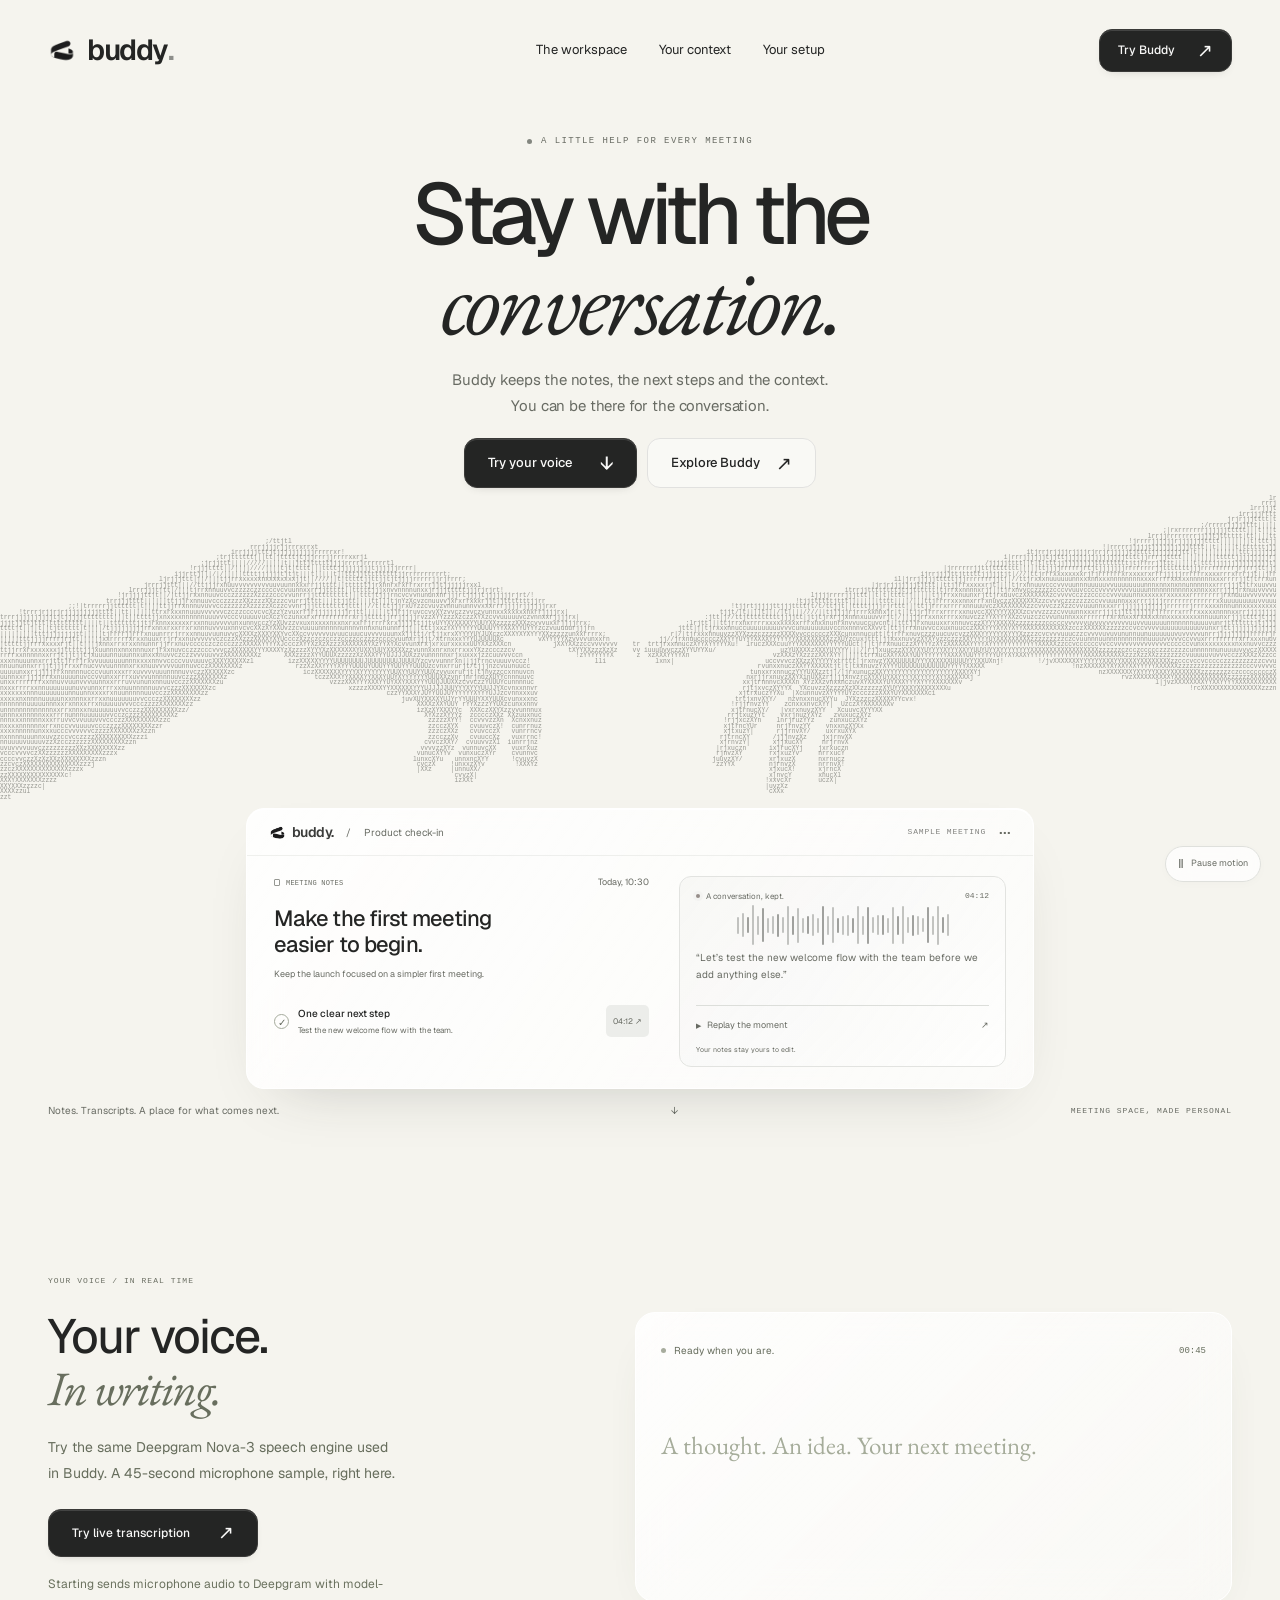
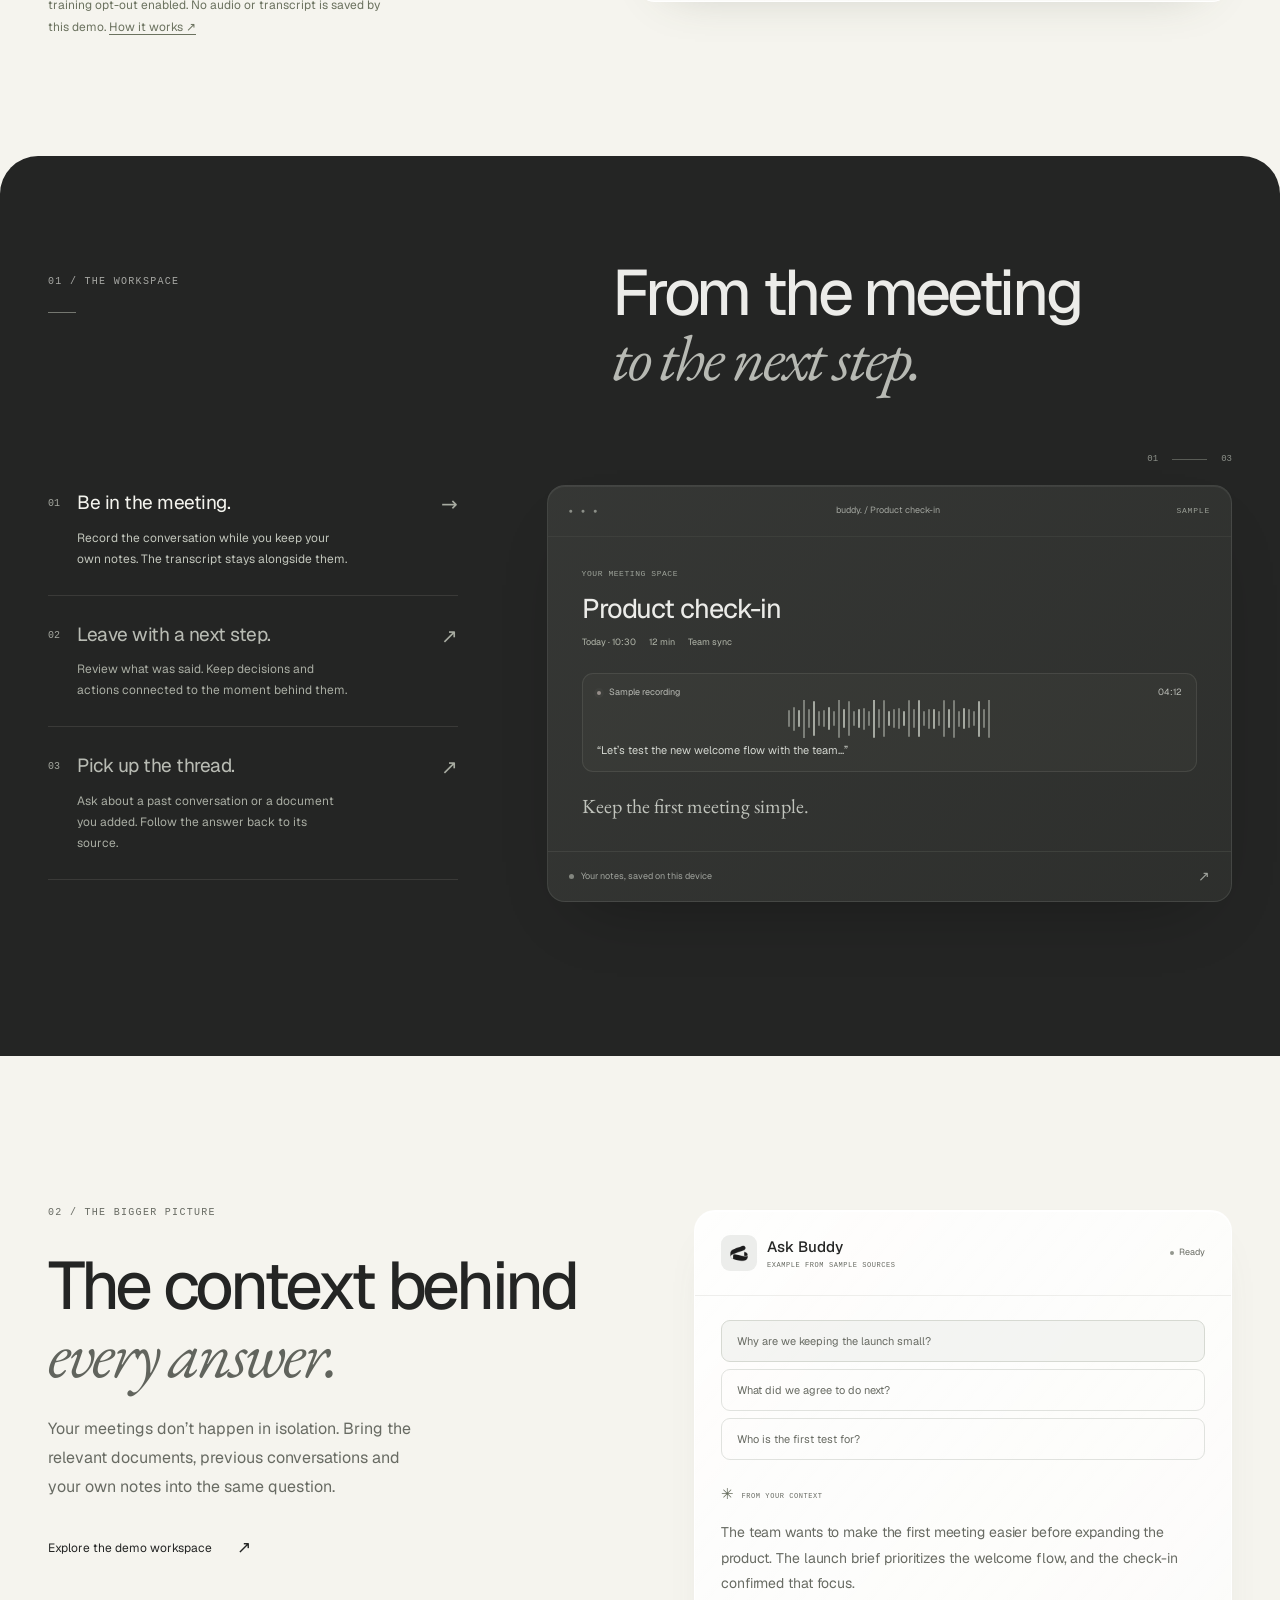
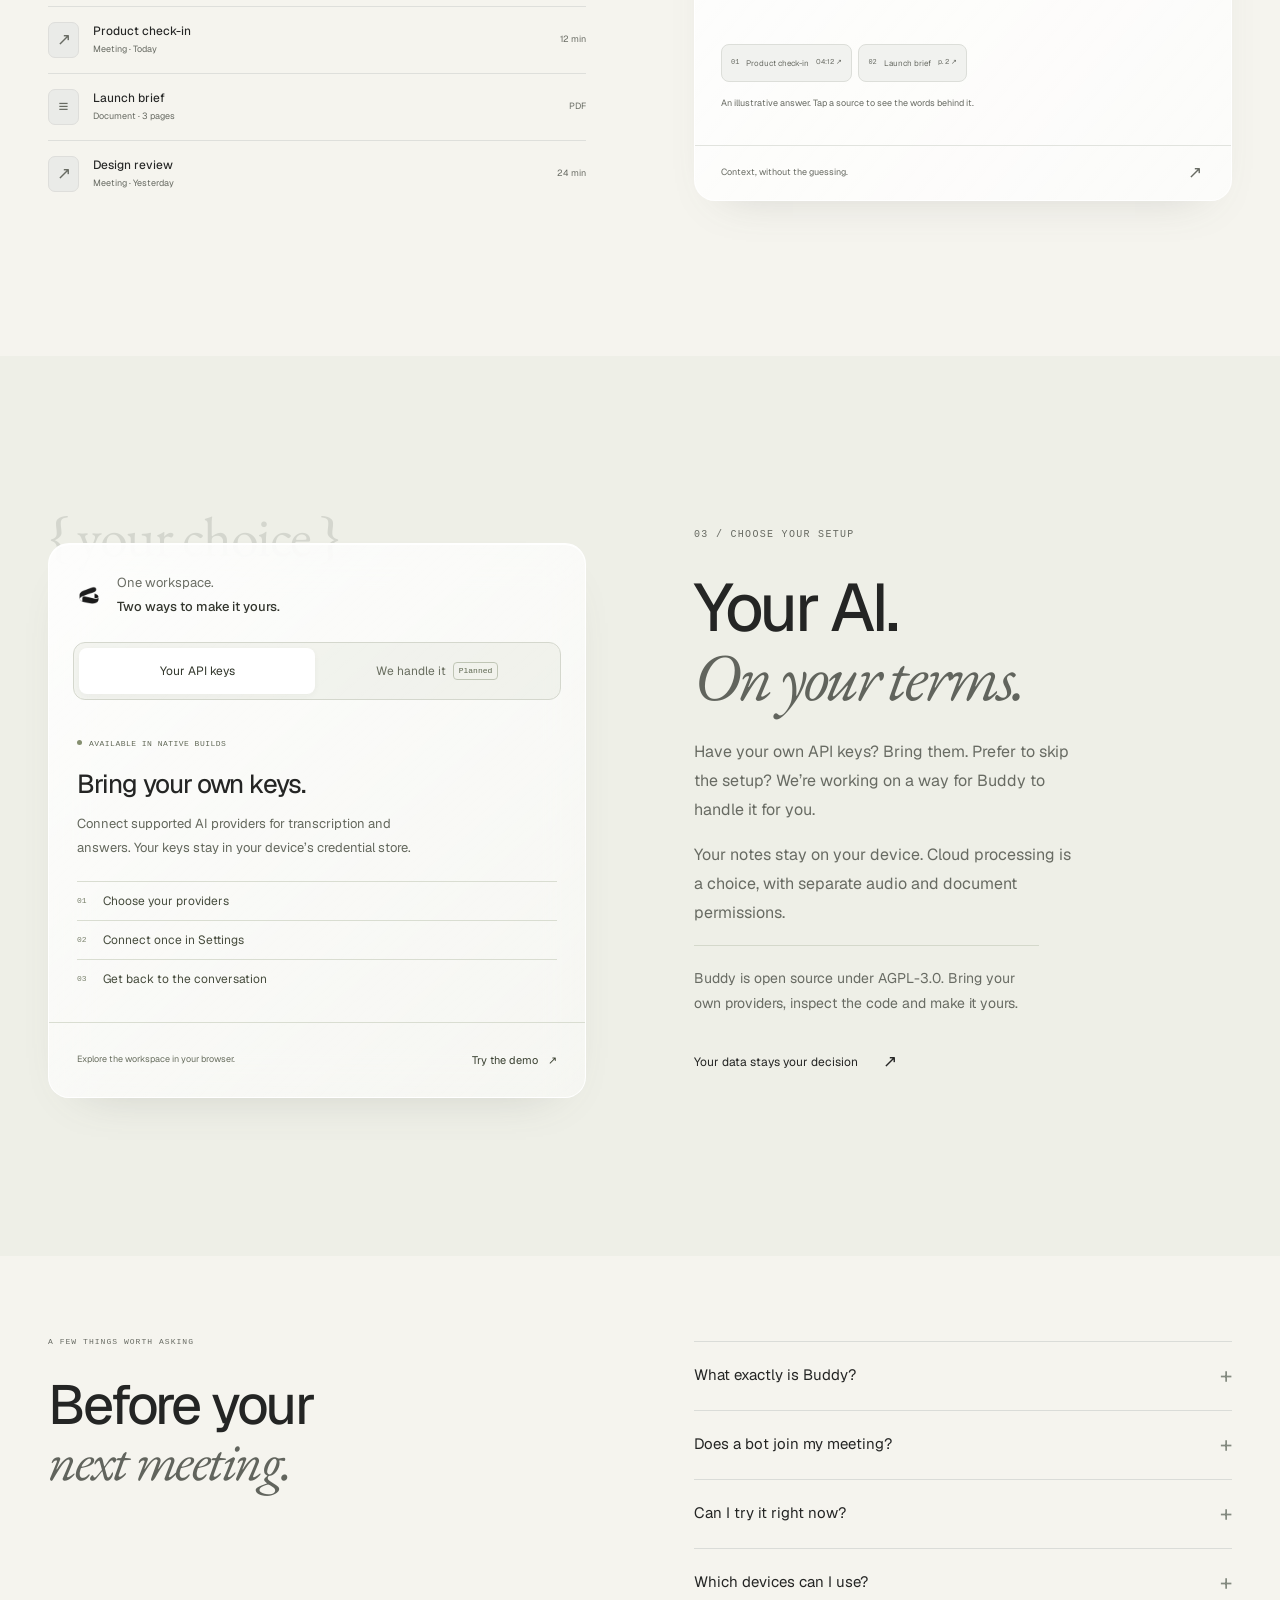
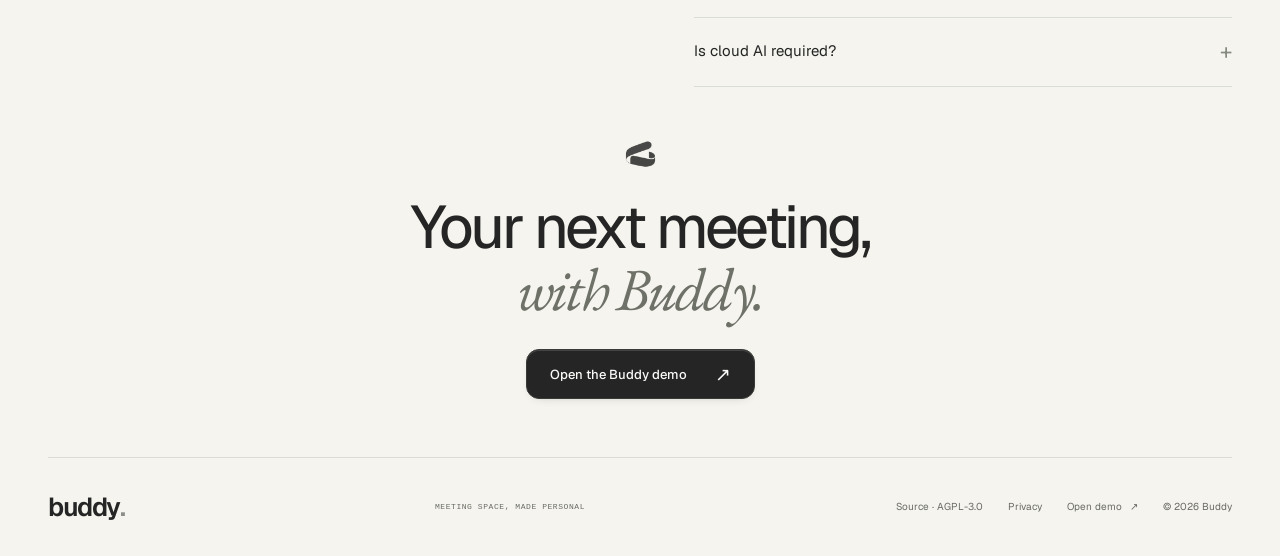
==== commit 1f20ec04: "Publish corrected hand artwork and live transcription trial" ====
--- a/index.html
+++ b/index.html
@@ -1,117 +1,122 @@
-<!doctype html>
-<html lang="en" data-type="software">
-<head>
-  <meta charset="utf-8">
-  <meta name="viewport" content="width=device-width, initial-scale=1, viewport-fit=cover">
-  <meta name="theme-color" content="#f5f4ee">
-  <meta name="description" content="Buddy is a meeting workspace for recording conversations, keeping your own notes and finding answers in the context you already have.">
-  <meta name="page-type" content="software"><meta name="site-kind" content="software">
-  <meta property="og:title" content="Buddy — Stay with the conversation.">
-  <meta property="og:description" content="Meeting notes, transcripts and the context behind them. A little more present. A lot less to remember.">
-  <meta property="og:type" content="website">
-  <meta property="og:url" content="https://meetbuddy.me">
-  <meta property="og:image" content="https://meetbuddy.me/site/social.png?v=hands-2">
-  <meta name="twitter:card" content="summary_large_image">
-  <link rel="canonical" href="https://meetbuddy.me">
-  <link rel="icon" href="/buddy.png" type="image/png">
-  <link rel="preload" href="/site/geist.woff2" as="font" type="font/woff2" crossorigin>
-  <link rel="preload" href="/site/editorial.ttf" as="font" type="font/ttf" crossorigin>
-  <link rel="stylesheet" href="/site/style.css?v=voice-1">
-  <title>Buddy — Stay with the conversation.</title>
-</head>
-<body>
-  <a class="skip-link" href="#main">Skip to content</a>
-  <header class="site-header">
-    <a href="#" class="wordmark" aria-label="Buddy home"><img src="/brand/keepsake-mark.png" width="29" height="29" alt="">buddy<span>.</span></a>
-    <nav class="desktop-nav" aria-label="Main navigation"><a href="#product">The workspace</a><a href="#context">Your context</a><a href="#privacy">Your setup</a></nav>
-    <div class="header-actions"><a href="/app/?demo=home" class="button primary compact">Try Buddy <span aria-hidden="true">↗</span></a><button class="menu-toggle" aria-label="Open navigation" aria-expanded="false" aria-controls="mobile-nav"><span></span><span></span></button></div>
-  </header>
-  <nav id="mobile-nav" class="mobile-nav" aria-label="Mobile navigation" hidden><a href="#product">The workspace <span>01</span></a><a href="#context">Your context <span>02</span></a><a href="#privacy">Your setup <span>03</span></a><a href="#questions">A few questions <span>04</span></a><a href="/app/?demo=home">Open the demo ↗</a></nav>
-  <main id="main">
-    <section class="hero" aria-labelledby="hero-title">
-      <canvas id="ascii-hands" class="ascii-hands" aria-hidden="true"></canvas>
-      <div class="hero-copy wrap" data-enter>
-        <p class="eyebrow"><span class="status-dot"></span> A LITTLE HELP FOR EVERY MEETING</p>
-        <h1 id="hero-title">Stay with the<br><em>conversation.</em></h1>
-        <p class="hero-description">Buddy keeps the notes, the next steps and the context.<br class="desktop-break"> You can be there for the conversation.</p>
-        <div class="hero-actions"><a class="button primary" href="/app/?demo=home">Try Buddy <span aria-hidden="true">↓</span></a><a class="button quiet" href="/app/?demo=home">Explore Buddy <span aria-hidden="true">↗</span></a></div>
-      </div>
-      <div class="hero-product app-frame" data-visual aria-label="Interactive preview of a sample Buddy meeting">
-        <div class="preview-top"><span class="preview-brand"><img src="/brand/keepsake-mark.png" width="17" height="17" alt="">buddy.</span><span class="preview-breadcrumb">/ <span>Product check-in</span></span><span class="sample-tag">SAMPLE MEETING</span><span class="preview-menu" aria-hidden="true">···</span></div>
-        <div class="preview-grid">
-          <div class="preview-notes"><div class="preview-meta"><span class="tiny-square"></span> MEETING NOTES <span>Today, 10:30</span></div><h2>Make the first meeting<br>easier to begin.</h2><p>Keep the launch focused on a simpler first meeting.</p><div class="preview-decision"><span class="check-icon" aria-hidden="true">✓</span><div><strong>One clear next step</strong><span>Test the new welcome flow with the team.</span></div><button class="source-button" data-source="hero" aria-label="Check the source for the next step">04:12 <span aria-hidden="true">↗</span></button></div></div>
-          <div class="preview-capture"><div class="capture-heading"><span class="capture-led"></span><span id="sample-state">A conversation, kept.</span><span id="sample-time">04:12</span></div><div class="waveform" id="hero-wave" aria-hidden="true"></div><p id="rolling-text">“Let’s test the new welcome flow with the team before we add anything else.”</p><button class="replay-button" id="replay-sample" aria-label="Replay sample transcript"><span class="play-icon" aria-hidden="true">▶</span><span>Replay the moment</span><span aria-hidden="true">↗</span></button><div class="capture-foot">Your notes stay yours to edit.</div></div>
-        </div>
-      </div>
-      
-      <div class="hero-bottom wrap"><span>Notes. Transcripts. A place for what comes next.</span><a href="#product" aria-label="Explore the workspace"><span aria-hidden="true">↓</span></a><span>MEETING SPACE, MADE PERSONAL</span></div>
-    </section>
-
-    <section class="workflow section-dark" id="product" aria-labelledby="workflow-title">
-      <div class="wrap section-content">
-        <div class="section-heading"><p class="eyebrow"><span>01 / THE WORKSPACE</span><span class="small-line"></span></p><h2 id="workflow-title">From the meeting<br><em>to the next step.</em></h2></div>
-        <div class="workflow-layout">
-          <div class="workflow-steps" role="tablist" aria-label="Explore the meeting workflow" aria-orientation="vertical">
-            <button role="tab" id="step-record" aria-selected="true" aria-controls="workflow-panel" data-step="record"><span class="step-number">01</span><span><strong>Be in the meeting.</strong><span>Record the conversation while you keep your own notes. The transcript stays alongside them.</span></span><span class="step-arrow" aria-hidden="true">↗</span></button>
-            <button role="tab" id="step-review" aria-selected="false" aria-controls="workflow-panel" data-step="review" tabindex="-1"><span class="step-number">02</span><span><strong>Leave with a next step.</strong><span>Review what was said. Keep decisions and actions connected to the moment behind them.</span></span><span class="step-arrow" aria-hidden="true">↗</span></button>
-            <button role="tab" id="step-ask" aria-selected="false" aria-controls="workflow-panel" data-step="ask" tabindex="-1"><span class="step-number">03</span><span><strong>Pick up the thread.</strong><span>Ask about a past conversation or a document you added. Follow the answer back to its source.</span></span><span class="step-arrow" aria-hidden="true">↗</span></button>
-          </div>
-          <div class="workflow-visual" role="tabpanel" tabindex="0" id="workflow-panel" aria-labelledby="step-record">
-            <div class="workspace-demo"><div class="demo-window-top"><span class="demo-window-dots" aria-hidden="true">● ● ●</span><span>buddy. / Product check-in</span><span>SAMPLE</span></div><div class="demo-workspace-body" id="workflow-screen"></div><div class="demo-workspace-foot"><span class="status-dot"></span><span>Your notes, saved on this device</span><span>↗</span></div></div>
-            <div class="visual-index" aria-hidden="true"><span id="visual-number">01</span><span class="index-rule"></span><span>03</span></div>
-          </div>
-        </div>
-      </div>
-    </section>
-
-    <section class="context-section" id="context" aria-labelledby="context-title">
-      <div class="wrap section-content">
-        <div class="context-layout">
-          <div class="context-copy"><p class="eyebrow">02 / THE BIGGER PICTURE</p><h2 id="context-title">The context behind<br><em>every answer.</em></h2><p>Your meetings don’t happen in isolation. Bring the relevant documents, previous conversations and your own notes into the same question.</p><a class="text-link" href="/app/?demo=home">Explore the demo workspace <span aria-hidden="true">↗</span></a><div class="source-stack" aria-label="Example sources"><div><span class="source-file-icon">↗</span><span><strong>Product check-in</strong><small>Meeting · Today</small></span><span>12 min</span></div><div><span class="source-file-icon">≡</span><span><strong>Launch brief</strong><small>Document · 3 pages</small></span><span>PDF</span></div><div><span class="source-file-icon">↗</span><span><strong>Design review</strong><small>Meeting · Yesterday</small></span><span>24 min</span></div></div></div>
-          <div class="answer-demo app-frame" aria-label="Interactive example of a sourced answer"><div class="answer-demo-header"><span class="buddy-glyph" aria-hidden="true"><img src="/brand/keepsake-mark.png" width="22" height="22" alt=""></span><span>Ask Buddy<small>EXAMPLE FROM SAMPLE SOURCES</small></span><span class="answer-ready">Ready</span></div><div class="question-options" aria-label="Choose a sample question"><button aria-pressed="true" data-question="scope">Why are we keeping the launch small?</button><button aria-pressed="false" data-question="next">What did we agree to do next?</button><button aria-pressed="false" data-question="test">Who is the first test for?</button></div><div class="answer-body" aria-live="polite"><div class="answer-status" id="answer-status"><span class="small-mark" aria-hidden="true">✳</span> FROM YOUR CONTEXT</div><p id="sample-answer">The team wants to make the first meeting easier before expanding the product. The launch brief prioritizes the welcome flow, and the check-in confirmed that focus.</p><div class="answer-sources" id="answer-sources"><button data-source="meeting"><span>01</span> Product check-in <span>04:12 ↗</span></button><button data-source="brief"><span>02</span> Launch brief <span>p. 2 ↗</span></button></div><p class="sample-answer-note">An illustrative answer. Tap a source to see the words behind it.</p></div><div class="answer-demo-bottom"><span>Context, without the guessing.</span><a href="/app/?demo=home" aria-label="Ask a question in the full Buddy demo">↗</a></div></div>
-        </div>
-      </div>
-    </section>
-
-    <section class="privacy-section" id="privacy" aria-labelledby="privacy-title">
-      <div class="wrap section-content privacy-layout">
-        <div class="privacy-visual setup-visual">
-          <div class="privacy-engraving" aria-hidden="true">{ your choice }</div>
-          <div class="privacy-card setup-card app-frame">
-            <div class="setup-card-head"><img src="/brand/keepsake-mark.png" width="24" height="24" alt=""><span>One workspace.<br><strong>Two ways to make it yours.</strong></span></div>
-            <div class="setup-tabs" role="tablist" aria-label="Explore Buddy setup options">
-              <button id="setup-keys" role="tab" aria-selected="true" aria-controls="setup-panel" data-setup="keys">Your API keys</button>
-              <button id="setup-managed" role="tab" aria-selected="false" aria-controls="setup-panel" tabindex="-1" data-setup="managed">We handle it <small>Planned</small></button>
-            </div>
-            <div id="setup-panel" class="setup-panel" role="tabpanel" aria-labelledby="setup-keys" tabindex="0">
-              <span class="setup-status">AVAILABLE IN NATIVE BUILDS</span>
-              <h3>Bring your own keys.</h3>
-              <p>Connect supported AI providers for transcription and answers. Your keys stay in your device’s credential store.</p>
-              <div class="setup-detail"><span>01</span><span>Choose your providers</span></div>
-              <div class="setup-detail"><span>02</span><span>Connect once in Settings</span></div>
-              <div class="setup-detail"><span>03</span><span>Get back to the conversation</span></div>
-            </div>
-            <div class="setup-card-foot"><span>Explore the workspace in your browser.</span><a href="/app/?demo=home">Try the demo <span aria-hidden="true">↗</span></a></div>
-          </div>
-        </div>
-        <div class="privacy-copy"><p class="eyebrow">03 / CHOOSE YOUR SETUP</p><h2 id="privacy-title">Your AI.<br><em>On your terms.</em></h2><p>Have your own API keys? Bring them. Prefer to skip the setup? We’re working on a way for Buddy to handle it for you.</p><p class="privacy-reassurance">Your notes stay on your device. Cloud processing is a choice, with separate audio and document permissions.</p><p class="setup-open-source">Buddy is open source under AGPL-3.0. Bring your own providers, inspect the code and make it yours.</p><a href="/privacy.html" class="text-link">Your data stays your decision <span aria-hidden="true">↗</span></a></div>
-      </div>
-    </section>
-
-    <section class="questions-section" id="questions" aria-labelledby="questions-title">
-      <div class="wrap questions-layout"><div><p class="eyebrow">A FEW THINGS WORTH ASKING</p><h2 id="questions-title">Before your<br><em>next meeting.</em></h2></div><div class="faq-list">
-        <details><summary>What exactly is Buddy?<span aria-hidden="true">+</span></summary><p>A meeting workspace for recording conversations, writing your own notes, reviewing transcripts and finding answers in saved meetings and documents. The assistant stays alongside your meeting.</p></details>
-        <details><summary>Does a bot join my meeting?<span aria-hidden="true">+</span></summary><p>No meeting bot joins on Buddy’s behalf. Recording uses your device and the audio sources your platform supports. Always let participants know before you record.</p></details>
-        <details><summary>Can I try it right now?<span aria-hidden="true">+</span></summary><p>Yes. Open the browser demo to explore sample meetings, edit notes and search sample context. Browser recording captures microphone audio; transcription and native cloud integrations require a configured desktop or iPhone build.</p></details>
-        <details><summary>Which devices can I use?<span aria-hidden="true">+</span></summary><p>Windows is the first desktop build. macOS and iPhone versions are in development and still need device testing. The browser demo works on desktop and mobile. Workspaces are currently separate between devices.</p></details>
-        <details><summary>Is cloud AI required?<span aria-hidden="true">+</span></summary><p>No. You can write notes and use local source search without a cloud provider. Native builds also include an on-device speech engine. Optional cloud speech and AI features require your chosen provider, a key and your permission; provider limits or costs may apply.</p></details>
-      </div></div>
-      <div class="closing wrap"><img src="/brand/keepsake-mark.png" width="37" height="37" alt="" aria-hidden="true"><h2>Your next meeting,<br><em>with Buddy.</em></h2><a class="button primary" href="/app/?demo=home">Open the Buddy demo <span aria-hidden="true">↗</span></a></div>
-      <footer class="site-footer wrap"><a href="#" class="wordmark" aria-label="Return to Buddy home">buddy<span>.</span></a><span>MEETING SPACE, MADE PERSONAL</span><div><a href="https://github.com/ilinii/buddy" target="_blank" rel="noopener noreferrer">Source · AGPL-3.0</a><a href="/privacy.html">Privacy</a><a href="/app/?demo=home">Open demo <span aria-hidden="true">↗</span></a><span>© <span id="year">2026</span> Buddy</span></div></footer>
-    </section>
-  </main>
-  <button class="motion-toggle" id="motion-toggle" aria-pressed="false" aria-label="Pause ambient animation"><span aria-hidden="true">Ⅱ</span><span class="motion-label">Pause motion</span></button>
-  <dialog id="source-dialog" class="source-dialog"><div class="source-dialog-top"><span id="source-kind">MEETING TRANSCRIPT</span><button aria-label="Close source" class="close-source">×</button></div><h2 id="source-title">Product check-in</h2><p class="source-location" id="source-location">04:12 · Final transcript</p><blockquote id="source-quote">“Let’s test the new welcome flow with the team before we add anything else.”</blockquote><p class="source-disclaimer">Fictional content used to demonstrate source checking.</p><a href="/app/?demo=home" class="button primary">Explore the full workspace <span aria-hidden="true">↗</span></a></dialog>
-  <script type="module" src="/site/main.js?v=voice-1"></script>
-</body>
-</html>
+<!doctype html>
+<html lang="en" data-type="software">
+<head>
+  <meta charset="utf-8">
+  <meta name="viewport" content="width=device-width, initial-scale=1, viewport-fit=cover">
+  <meta name="theme-color" content="#f5f4ee">
+  <meta name="description" content="Buddy is a meeting workspace for recording conversations, keeping your own notes and finding answers in the context you already have.">
+  <meta name="page-type" content="software"><meta name="site-kind" content="software">
+  <meta property="og:title" content="Buddy — Stay with the conversation.">
+  <meta property="og:description" content="Meeting notes, transcripts and the context behind them. A little more present. A lot less to remember.">
+  <meta property="og:type" content="website">
+  <meta property="og:url" content="https://meetbuddy.me">
+  <meta property="og:image" content="https://meetbuddy.me/site/social.png?v=hands-2">
+  <meta name="twitter:card" content="summary_large_image">
+  <link rel="canonical" href="https://meetbuddy.me">
+  <link rel="icon" href="/buddy.png" type="image/png">
+  <link rel="preload" href="/site/geist.woff2" as="font" type="font/woff2" crossorigin>
+  <link rel="preload" href="/site/editorial.ttf" as="font" type="font/ttf" crossorigin>
+  <link rel="stylesheet" href="/site/style.css?v=voice-public-2">
+  <title>Buddy — Stay with the conversation.</title>
+</head>
+<body>
+  <a class="skip-link" href="#main">Skip to content</a>
+  <header class="site-header">
+    <a href="#" class="wordmark" aria-label="Buddy home"><img src="/brand/keepsake-mark.png" width="29" height="29" alt="">buddy<span>.</span></a>
+    <nav class="desktop-nav" aria-label="Main navigation"><a href="#product">The workspace</a><a href="#context">Your context</a><a href="#privacy">Your setup</a></nav>
+    <div class="header-actions"><a href="/app/?demo=home" class="button primary compact">Try Buddy <span aria-hidden="true">↗</span></a><button class="menu-toggle" aria-label="Open navigation" aria-expanded="false" aria-controls="mobile-nav"><span></span><span></span></button></div>
+  </header>
+  <nav id="mobile-nav" class="mobile-nav" aria-label="Mobile navigation" hidden><a href="#product">The workspace <span>01</span></a><a href="#context">Your context <span>02</span></a><a href="#privacy">Your setup <span>03</span></a><a href="#questions">A few questions <span>04</span></a><a href="/app/?demo=home">Open the demo ↗</a></nav>
+  <main id="main">
+    <section class="hero" aria-labelledby="hero-title">
+      <canvas id="ascii-hands" class="ascii-hands" aria-hidden="true"></canvas>
+      <div class="hero-copy wrap" data-enter>
+        <p class="eyebrow"><span class="status-dot"></span> A LITTLE HELP FOR EVERY MEETING</p>
+        <h1 id="hero-title">Stay with the<br><em>conversation.</em></h1>
+        <p class="hero-description">Buddy keeps the notes, the next steps and the context.<br class="desktop-break"> You can be there for the conversation.</p>
+        <div class="hero-actions"><a class="button primary" href="#voice-demo">Try your voice <span aria-hidden="true">↓</span></a><a class="button quiet" href="/app/?demo=home">Explore Buddy <span aria-hidden="true">↗</span></a></div>
+      </div>
+      <div class="hero-product app-frame" data-visual aria-label="Interactive preview of a sample Buddy meeting">
+        <div class="preview-top"><span class="preview-brand"><img src="/brand/keepsake-mark.png" width="17" height="17" alt="">buddy.</span><span class="preview-breadcrumb">/ <span>Product check-in</span></span><span class="sample-tag">SAMPLE MEETING</span><span class="preview-menu" aria-hidden="true">···</span></div>
+        <div class="preview-grid">
+          <div class="preview-notes"><div class="preview-meta"><span class="tiny-square"></span> MEETING NOTES <span>Today, 10:30</span></div><h2>Make the first meeting<br>easier to begin.</h2><p>Keep the launch focused on a simpler first meeting.</p><div class="preview-decision"><span class="check-icon" aria-hidden="true">✓</span><div><strong>One clear next step</strong><span>Test the new welcome flow with the team.</span></div><button class="source-button" data-source="hero" aria-label="Check the source for the next step">04:12 <span aria-hidden="true">↗</span></button></div></div>
+          <div class="preview-capture"><div class="capture-heading"><span class="capture-led"></span><span id="sample-state">A conversation, kept.</span><span id="sample-time">04:12</span></div><div class="waveform" id="hero-wave" aria-hidden="true"></div><p id="rolling-text">“Let’s test the new welcome flow with the team before we add anything else.”</p><button class="replay-button" id="replay-sample" aria-label="Replay sample transcript"><span class="play-icon" aria-hidden="true">▶</span><span>Replay the moment</span><span aria-hidden="true">↗</span></button><div class="capture-foot">Your notes stay yours to edit.</div></div>
+        </div>
+      </div>
+
+      <div class="hero-bottom wrap"><span>Notes. Transcripts. A place for what comes next.</span><a href="#product" aria-label="Explore the workspace"><span aria-hidden="true">↓</span></a><span>MEETING SPACE, MADE PERSONAL</span></div>
+    </section>
+
+      <section class="voice-demo wrap" id="voice-demo" data-gateway="https://buddy-voice-trial.lovely-ash-3133.chatgpt.site" aria-labelledby="voice-title" data-state="idle">
+        <div class="voice-intro"><p class="eyebrow">YOUR VOICE / IN REAL TIME</p><h2 id="voice-title">Your voice.<br><em>In writing.</em></h2><p>Try the same Deepgram Nova-3 speech engine used in Buddy. A 45-second microphone sample, right here.</p><button class="button primary" type="button">Try live transcription <span aria-hidden="true">↗</span></button><p class="voice-permission">Starting sends microphone audio to Deepgram with model-training opt-out enabled. No audio or transcript is saved by this demo. <a href="/privacy.html">How it works ↗</a></p></div>
+        <div class="voice-output"><div class="voice-output-head"><span class="voice-live-dot" aria-hidden="true"></span><span role="status" aria-live="polite">Ready when you are.</span><time aria-label="Time remaining">00:45</time></div><div class="voice-words" role="log" aria-label="Live demo transcript" aria-live="off"></div><span class="voice-empty" aria-hidden="true">A thought. An idea. Your next meeting.</span><p class="voice-speakers"></p></div>
+      </section>
+
+    <section class="workflow section-dark" id="product" aria-labelledby="workflow-title">
+      <div class="wrap section-content">
+        <div class="section-heading"><p class="eyebrow"><span>01 / THE WORKSPACE</span><span class="small-line"></span></p><h2 id="workflow-title">From the meeting<br><em>to the next step.</em></h2></div>
+        <div class="workflow-layout">
+          <div class="workflow-steps" role="tablist" aria-label="Explore the meeting workflow" aria-orientation="vertical">
+            <button role="tab" id="step-record" aria-selected="true" aria-controls="workflow-panel" data-step="record"><span class="step-number">01</span><span><strong>Be in the meeting.</strong><span>Record the conversation while you keep your own notes. The transcript stays alongside them.</span></span><span class="step-arrow" aria-hidden="true">↗</span></button>
+            <button role="tab" id="step-review" aria-selected="false" aria-controls="workflow-panel" data-step="review" tabindex="-1"><span class="step-number">02</span><span><strong>Leave with a next step.</strong><span>Review what was said. Keep decisions and actions connected to the moment behind them.</span></span><span class="step-arrow" aria-hidden="true">↗</span></button>
+            <button role="tab" id="step-ask" aria-selected="false" aria-controls="workflow-panel" data-step="ask" tabindex="-1"><span class="step-number">03</span><span><strong>Pick up the thread.</strong><span>Ask about a past conversation or a document you added. Follow the answer back to its source.</span></span><span class="step-arrow" aria-hidden="true">↗</span></button>
+          </div>
+          <div class="workflow-visual" role="tabpanel" tabindex="0" id="workflow-panel" aria-labelledby="step-record">
+            <div class="workspace-demo"><div class="demo-window-top"><span class="demo-window-dots" aria-hidden="true">● ● ●</span><span>buddy. / Product check-in</span><span>SAMPLE</span></div><div class="demo-workspace-body" id="workflow-screen"></div><div class="demo-workspace-foot"><span class="status-dot"></span><span>Your notes, saved on this device</span><span>↗</span></div></div>
+            <div class="visual-index" aria-hidden="true"><span id="visual-number">01</span><span class="index-rule"></span><span>03</span></div>
+          </div>
+        </div>
+      </div>
+    </section>
+
+    <section class="context-section" id="context" aria-labelledby="context-title">
+      <div class="wrap section-content">
+        <div class="context-layout">
+          <div class="context-copy"><p class="eyebrow">02 / THE BIGGER PICTURE</p><h2 id="context-title">The context behind<br><em>every answer.</em></h2><p>Your meetings don’t happen in isolation. Bring the relevant documents, previous conversations and your own notes into the same question.</p><a class="text-link" href="/app/?demo=home">Explore the demo workspace <span aria-hidden="true">↗</span></a><div class="source-stack" aria-label="Example sources"><div><span class="source-file-icon">↗</span><span><strong>Product check-in</strong><small>Meeting · Today</small></span><span>12 min</span></div><div><span class="source-file-icon">≡</span><span><strong>Launch brief</strong><small>Document · 3 pages</small></span><span>PDF</span></div><div><span class="source-file-icon">↗</span><span><strong>Design review</strong><small>Meeting · Yesterday</small></span><span>24 min</span></div></div></div>
+          <div class="answer-demo app-frame" aria-label="Interactive example of a sourced answer"><div class="answer-demo-header"><span class="buddy-glyph" aria-hidden="true"><img src="/brand/keepsake-mark.png" width="22" height="22" alt=""></span><span>Ask Buddy<small>EXAMPLE FROM SAMPLE SOURCES</small></span><span class="answer-ready">Ready</span></div><div class="question-options" aria-label="Choose a sample question"><button aria-pressed="true" data-question="scope">Why are we keeping the launch small?</button><button aria-pressed="false" data-question="next">What did we agree to do next?</button><button aria-pressed="false" data-question="test">Who is the first test for?</button></div><div class="answer-body" aria-live="polite"><div class="answer-status" id="answer-status"><span class="small-mark" aria-hidden="true">✳</span> FROM YOUR CONTEXT</div><p id="sample-answer">The team wants to make the first meeting easier before expanding the product. The launch brief prioritizes the welcome flow, and the check-in confirmed that focus.</p><div class="answer-sources" id="answer-sources"><button data-source="meeting"><span>01</span> Product check-in <span>04:12 ↗</span></button><button data-source="brief"><span>02</span> Launch brief <span>p. 2 ↗</span></button></div><p class="sample-answer-note">An illustrative answer. Tap a source to see the words behind it.</p></div><div class="answer-demo-bottom"><span>Context, without the guessing.</span><a href="/app/?demo=home" aria-label="Ask a question in the full Buddy demo">↗</a></div></div>
+        </div>
+      </div>
+    </section>
+
+    <section class="privacy-section" id="privacy" aria-labelledby="privacy-title">
+      <div class="wrap section-content privacy-layout">
+        <div class="privacy-visual setup-visual">
+          <div class="privacy-engraving" aria-hidden="true">{ your choice }</div>
+          <div class="privacy-card setup-card app-frame">
+            <div class="setup-card-head"><img src="/brand/keepsake-mark.png" width="24" height="24" alt=""><span>One workspace.<br><strong>Two ways to make it yours.</strong></span></div>
+            <div class="setup-tabs" role="tablist" aria-label="Explore Buddy setup options">
+              <button id="setup-keys" role="tab" aria-selected="true" aria-controls="setup-panel" data-setup="keys">Your API keys</button>
+              <button id="setup-managed" role="tab" aria-selected="false" aria-controls="setup-panel" tabindex="-1" data-setup="managed">We handle it <small>Planned</small></button>
+            </div>
+            <div id="setup-panel" class="setup-panel" role="tabpanel" aria-labelledby="setup-keys" tabindex="0">
+              <span class="setup-status">AVAILABLE IN NATIVE BUILDS</span>
+              <h3>Bring your own keys.</h3>
+              <p>Connect supported AI providers for transcription and answers. Your keys stay in your device’s credential store.</p>
+              <div class="setup-detail"><span>01</span><span>Choose your providers</span></div>
+              <div class="setup-detail"><span>02</span><span>Connect once in Settings</span></div>
+              <div class="setup-detail"><span>03</span><span>Get back to the conversation</span></div>
+            </div>
+            <div class="setup-card-foot"><span>Explore the workspace in your browser.</span><a href="/app/?demo=home">Try the demo <span aria-hidden="true">↗</span></a></div>
+          </div>
+        </div>
+        <div class="privacy-copy"><p class="eyebrow">03 / CHOOSE YOUR SETUP</p><h2 id="privacy-title">Your AI.<br><em>On your terms.</em></h2><p>Have your own API keys? Bring them. Prefer to skip the setup? We’re working on a way for Buddy to handle it for you.</p><p class="privacy-reassurance">Your notes stay on your device. Cloud processing is a choice, with separate audio and document permissions.</p><p class="setup-open-source">Buddy is open source under AGPL-3.0. Bring your own providers, inspect the code and make it yours.</p><a href="/privacy.html" class="text-link">Your data stays your decision <span aria-hidden="true">↗</span></a></div>
+      </div>
+    </section>
+
+    <section class="questions-section" id="questions" aria-labelledby="questions-title">
+      <div class="wrap questions-layout"><div><p class="eyebrow">A FEW THINGS WORTH ASKING</p><h2 id="questions-title">Before your<br><em>next meeting.</em></h2></div><div class="faq-list">
+        <details><summary>What exactly is Buddy?<span aria-hidden="true">+</span></summary><p>A meeting workspace for recording conversations, writing your own notes, reviewing transcripts and finding answers in saved meetings and documents. The assistant stays alongside your meeting.</p></details>
+        <details><summary>Does a bot join my meeting?<span aria-hidden="true">+</span></summary><p>No meeting bot joins on Buddy’s behalf. Recording uses your device and the audio sources your platform supports. Always let participants know before you record.</p></details>
+        <details><summary>Can I try it right now?<span aria-hidden="true">+</span></summary><p>Yes. Open the browser demo to explore sample meetings, edit notes and search sample context. Browser recording captures microphone audio; transcription and native cloud integrations require a configured desktop or iPhone build.</p></details>
+        <details><summary>Which devices can I use?<span aria-hidden="true">+</span></summary><p>Windows is the first desktop build. macOS and iPhone versions are in development and still need device testing. The browser demo works on desktop and mobile. Workspaces are currently separate between devices.</p></details>
+        <details><summary>Is cloud AI required?<span aria-hidden="true">+</span></summary><p>No. You can write notes and use local source search without a cloud provider. Native builds also include an on-device speech engine. Optional cloud speech and AI features require your chosen provider, a key and your permission; provider limits or costs may apply.</p></details>
+      </div></div>
+      <div class="closing wrap"><img src="/brand/keepsake-mark.png" width="37" height="37" alt="" aria-hidden="true"><h2>Your next meeting,<br><em>with Buddy.</em></h2><a class="button primary" href="/app/?demo=home">Open the Buddy demo <span aria-hidden="true">↗</span></a></div>
+      <footer class="site-footer wrap"><a href="#" class="wordmark" aria-label="Return to Buddy home">buddy<span>.</span></a><span>MEETING SPACE, MADE PERSONAL</span><div><a href="https://github.com/ilinii/buddy" target="_blank" rel="noopener noreferrer">Source · AGPL-3.0</a><a href="/privacy.html">Privacy</a><a href="/app/?demo=home">Open demo <span aria-hidden="true">↗</span></a><span>© <span id="year">2026</span> Buddy</span></div></footer>
+    </section>
+  </main>
+  <button class="motion-toggle" id="motion-toggle" aria-pressed="false" aria-label="Pause ambient animation"><span aria-hidden="true">Ⅱ</span><span class="motion-label">Pause motion</span></button>
+  <dialog id="source-dialog" class="source-dialog"><div class="source-dialog-top"><span id="source-kind">MEETING TRANSCRIPT</span><button aria-label="Close source" class="close-source">×</button></div><h2 id="source-title">Product check-in</h2><p class="source-location" id="source-location">04:12 · Final transcript</p><blockquote id="source-quote">“Let’s test the new welcome flow with the team before we add anything else.”</blockquote><p class="source-disclaimer">Fictional content used to demonstrate source checking.</p><a href="/app/?demo=home" class="button primary">Explore the full workspace <span aria-hidden="true">↗</span></a></dialog>
+  <script type="module" src="/site/main.js?v=voice-public-2"></script>
+</body>
+</html>
--- a/site/style.css
+++ b/site/style.css
@@ -1,41 +1,50 @@
-@font-face{font-family:Geist;src:url('./geist.woff2') format('woff2');font-style:normal;font-weight:100 900;font-display:swap}
-@font-face{font-family:Editorial;src:url('./editorial.ttf') format('truetype');font-style:normal;font-weight:400 500;font-display:swap}
-@font-face{font-family:Editorial;src:url('./editorial-italic.ttf') format('truetype');font-style:italic;font-weight:400;font-display:swap}
-:root{--paper:#f5f4ee;--ink:#242524;--muted:#737371;--line:#dbdcd9;--white:#fff;--dark:#242524;--serif:Editorial,Georgia,serif;--sans:Geist,-apple-system,BlinkMacSystemFont,'Segoe UI',sans-serif;--mono:'SFMono-Regular',Consolas,monospace;--wrap:1184px;--ease:cubic-bezier(.22,1,.36,1);font-family:var(--sans);color:var(--ink);background:var(--paper);font-synthesis:none;scroll-behavior:smooth;scroll-padding-top:40px}
-*{box-sizing:border-box}body{margin:0;font-size:15px;line-height:1.5;-webkit-font-smoothing:antialiased}button,input,textarea{font:inherit}button,a{-webkit-tap-highlight-color:transparent}button{cursor:pointer}a{color:inherit;text-decoration:none}button{color:inherit}button,a{touch-action:manipulation}a,button{transition:background .2s var(--ease),color .2s var(--ease),border-color .2s var(--ease),transform .2s var(--ease),box-shadow .2s var(--ease)}button:focus-visible,a:focus-visible,summary:focus-visible,[tabindex]:focus-visible{outline:2px solid #71726e;outline-offset:5px}::selection{background:#d5d7d2}h1,h2,h3,p{margin:0}h1,h2{font-weight:450;line-height:1.02;letter-spacing:-.05em}h1 em,h2 em{font-family:var(--serif);font-weight:400;font-style:italic;letter-spacing:-.045em}img{max-width:100%;display:block}.wrap{width:min(calc(100% - 96px),var(--wrap));margin-inline:auto}.eyebrow{font-family:var(--mono);font-size:10px;letter-spacing:.13em;line-height:1.6;font-weight:400;display:flex;align-items:center;gap:9px}.status-dot{display:inline-block;width:5px;height:5px;flex-shrink:0;border-radius:50%;background:#83867f}.skip-link{position:fixed;top:-100px;left:20px;z-index:100;background:var(--ink);color:white;border-radius:10px;padding:14px 18px}.skip-link:focus{top:16px}.wordmark{display:inline-flex;align-items:center;gap:9px;font-size:29px;letter-spacing:-1.5px;font-weight:620;line-height:1;min-height:44px}.wordmark>span{color:#8d8e8a;margin-left:-9px}.wordmark img{width:28px;height:28px;margin-right:2px}.site-header{height:100px;position:absolute;z-index:20;inset:0 0 auto;width:min(calc(100% - 96px),var(--wrap));margin-inline:auto;display:flex;align-items:center;justify-content:space-between;gap:35px}.desktop-nav{display:flex;gap:32px;margin-left:88px}.desktop-nav>a{font-size:12px;min-height:44px;display:flex;align-items:center;position:relative}.desktop-nav>a:after,.text-link:after{content:'';height:1px;background:currentColor;position:absolute;bottom:7px;left:0;right:0;transform:scaleX(0);transform-origin:left;transition:transform .25s var(--ease)}.desktop-nav>a:hover:after,.text-link:hover:after{transform:scaleX(1)}.header-actions{display:flex;align-items:center;gap:14px}.button{display:inline-flex;min-height:50px;justify-content:center;align-items:center;gap:28px;border-radius:13px;padding:13px 23px;font-size:13px;font-weight:500;border:1px solid transparent;white-space:nowrap;position:relative;isolation:isolate}.button>span{font-size:19px;line-height:1;transition:transform .25s var(--ease)}.button.primary{background:var(--ink);color:#f9f9f8;border-color:#3a3a38;box-shadow:inset 0 1px 0 #ffffff24,0 4px 12px -9px #23232370}.button.primary:hover{background:#3e3f3c;transform:translateY(-2px);box-shadow:inset 0 1px #ffffff30,0 7px 16px -10px #23232380}.button:hover>span{transform:translate(2px,-2px)}.button:active{transform:translateY(1px)}.button.compact{min-height:43px;padding:9px 18px;border-radius:11px;gap:22px;font-size:12px}.button.quiet{background:#ffffff6e;border-color:#e1e1df;gap:16px;backdrop-filter:blur(12px)}.button.quiet:hover{background:#fff;border-color:#c5c6c2;transform:translateY(-2px)}.menu-toggle{display:none}.mobile-nav[hidden]{display:none}.hero{position:relative;min-height:900px;height:100svh;max-height:1100px;overflow:hidden;display:flex;flex-direction:column;align-items:center;background:radial-gradient(ellipse at 50% 88%,#e6e6e300 20%,#f5f4ee 75%)}.hero:after{content:'';position:absolute;bottom:0;left:0;right:0;height:100px;background:linear-gradient(transparent,var(--paper));pointer-events:none;z-index:2}.ascii-hands{position:absolute;inset:0;width:100%;height:100%;opacity:.82;pointer-events:none}.hero-copy{position:relative;z-index:3;text-align:center;padding-top:134px;flex:none}.hero-copy .eyebrow{justify-content:center;color:#737470;font-size:9px;letter-spacing:.16em;margin-bottom:24px}.hero h1{font-size:clamp(72px,6.7vw,98px);font-weight:460;line-height:.97;letter-spacing:-.065em}.hero h1 em{font-size:1.1em;line-height:.95}.hero-description{font-size:15px;line-height:1.7;letter-spacing:-.15px;color:#6e6f6c;margin-top:22px}.hero-actions{display:flex;justify-content:center;align-items:center;gap:10px;margin-top:20px}.hero-product{position:relative;z-index:3;flex-shrink:0;width:min(788px,calc(100% - 72px));margin-top:40px;border:1px solid #ffffff;border-radius:18px;background:linear-gradient(125deg,#ffffffde,#ffffffa8);backdrop-filter:blur(16px);box-shadow:0 25px 60px -35px #2c2d2b44,inset 0 1px 0 #fff;overflow:hidden}.preview-top{display:flex;align-items:center;gap:13px;height:47px;border-bottom:1px solid #dedfdc7a;padding:0 22px;color:#888986;font-size:10px}.preview-brand{display:flex;align-items:center;gap:6px;font-size:14px;font-weight:600;letter-spacing:-.6px;color:#3b3c3a}.preview-breadcrumb{display:flex;gap:13px}.sample-tag{margin-left:auto;font-family:var(--mono);font-size:8px;letter-spacing:.1em;color:#81827f}.preview-menu{font-size:18px;line-height:1}.preview-grid{display:grid;grid-template-columns:1.15fr 1fr;padding:20px 27px 21px;gap:30px;min-height:210px}.preview-meta{display:flex;align-items:center;gap:6px;font-family:var(--mono);font-size:7px;color:#91928e;letter-spacing:.03em}.preview-meta>span:last-child{font-family:var(--sans);letter-spacing:0;margin-left:auto;font-size:9px}.tiny-square{display:inline-block;width:6px;height:7px;border:1px solid #959792;border-radius:1px}.preview-notes h2{font-family:var(--sans);font-size:22px;line-height:1.2;letter-spacing:-.75px;margin-top:15px;font-weight:480}.preview-notes>p{font-size:9px;color:#8b8c88;margin-top:10px;line-height:1.65}.preview-decision{display:flex;align-items:center;gap:9px;margin-top:23px}.check-icon{font-size:10px;color:#80847a;border:1px solid #b6b9b1;border-radius:50%;width:15px;height:15px;display:grid;place-items:center;flex-shrink:0}.preview-decision>div{display:flex;flex-direction:column;gap:3px}.preview-decision strong{font-size:10px;font-weight:500}.preview-decision>div>span{font-size:8px;color:#8b8d89}.source-button{font-size:8px;border:0;border-radius:5px;color:#737570;min-height:32px;background:#ecedea;padding:6px 7px;margin-left:auto;white-space:nowrap}.source-button:hover{background:#dfe0db}.preview-capture{border:1px solid #e2e3e0;border-radius:12px;padding:13px 16px 10px;background:linear-gradient(135deg,#f5f5f3bb,#ffffff85);display:flex;flex-direction:column}.capture-heading{display:flex;align-items:center;gap:6px;font-size:8px;color:#878985}.capture-heading>span:last-child{margin-left:auto;font-family:var(--mono);font-size:8px}.capture-led{height:4px;width:4px;border-radius:50%;background:#968e8a;box-shadow:0 0 0 3px #968e8a0c}.waveform{height:46px;display:flex;gap:3px;align-items:center;justify-content:center;overflow:hidden}.waveform>i{display:block;flex:0 0 2px;max-width:2px;background:#8a8b87;border-radius:2px;height:var(--h,12px);opacity:.5;animation:wave 2.8s ease-in-out var(--delay,0s) infinite alternate}.waveform>i:nth-child(3n){opacity:.8}.preview-capture>p{font-size:10px;line-height:1.7;color:#60635d;min-height:46px;margin-top:1px}.replay-button{margin-top:10px;min-height:32px;display:flex;align-items:center;gap:6px;background:transparent;border:0;border-top:1px solid #dcdeda;padding:9px 0 0;font-size:9px;text-align:left;color:#6e706a}.replay-button>span:last-child{margin-left:auto}.replay-button:hover{color:#262824}.play-icon{font-size:7px}.capture-foot{font-size:7px;color:#8c8e88;margin-top:8px}.hero-bottom{position:relative;z-index:4;display:flex;align-items:center;justify-content:space-between;margin-top:auto;padding-bottom:24px;font-size:10px;color:#959693}.hero-bottom>span:last-child{font-family:var(--mono);font-size:8px;letter-spacing:.12em}.hero-bottom>a{width:44px;height:44px;display:grid;place-items:center;color:#686b64}.hero-bottom>a:hover{transform:translateY(3px)}.section-content{padding-block:104px}.section-dark{background:var(--dark);color:#ecece9;position:relative;isolation:isolate;border-radius:38px 38px 0 0;margin-top:-1px;overflow:hidden}.workflow{min-height:900px;min-height:100svh}.section-heading{display:flex;justify-content:space-between;align-items:flex-start;gap:48px}.section-heading>.eyebrow{color:#a7a8a4;margin-top:14px;width:40%;display:flex;flex-direction:column;align-items:flex-start;gap:22px}.small-line{width:28px;height:1px;background:#747770}.section-heading>h2{font-size:64px;max-width:620px;flex:1}.section-heading h2 em{color:#b7b9b3}.workflow-layout{display:grid;grid-template-columns:40% 60%;gap:0;margin-top:76px;align-items:center}.workflow-steps{padding-right:64px;display:flex;flex-direction:column}.workflow-steps>button{display:flex;align-items:flex-start;gap:17px;text-align:left;border:0;border-bottom:1px solid #50514d80;background:transparent;padding:25px 0;opacity:.57}.workflow-steps>button:first-child{padding-top:0}.step-number{font-family:var(--mono);font-size:10px;margin-top:7px;color:#a4a79f}.workflow-steps>button>span:nth-child(2){flex:1}.workflow-steps strong{font-size:19px;font-weight:420;letter-spacing:-.5px;display:block}.workflow-steps button>span:nth-child(2)>span{display:block;color:#b0b2ac;font-size:12px;line-height:1.75;margin-top:10px;max-width:270px}.step-arrow{font-size:20px;color:#a7aba1;line-height:1.5}.workflow-steps>button[aria-selected=true]{opacity:1}.workflow-steps>button[aria-selected=true] .step-arrow{transform:rotate(45deg)}.workflow-steps>button:hover{opacity:1}.workflow-visual{padding:19px 0 0 25px;position:relative}.workspace-demo{border-radius:18px;border:1px solid #686a6655;background:linear-gradient(140deg,#3b3d3ac9,#313330c9);box-shadow:0 30px 70px -35px #0005,inset 0 1px #ffffff10;backdrop-filter:blur(22px);overflow:hidden;min-height:370px}.demo-window-top{display:flex;align-items:center;justify-content:space-between;gap:15px;padding:18px 21px;color:#a4a7a1;font-size:9px;border-bottom:1px solid #5a5d573f}.demo-window-top>span:last-child{font-family:var(--mono);font-size:8px;letter-spacing:.1em;color:#9b9f97}.demo-window-dots{font-size:7px;letter-spacing:3px;color:#8c8f88}.demo-workspace-body{padding:31px 34px;min-height:302px}.demo-workspace-body>.eyebrow{font-size:8px;letter-spacing:.07em;color:#9ea39a}.demo-workspace-body h3{font-size:27px;letter-spacing:-1px;font-weight:440;line-height:1.15;margin-top:12px}.demo-small-meta{font-size:9px;color:#989c94;margin-top:12px;display:flex;gap:13px}.demo-recorder{margin-top:24px;border:1px solid #a4a89f28;border-radius:11px;padding:12px 14px;background:#979c900b}.demo-recorder>div:first-child{display:flex;align-items:center;gap:8px;color:#bbbdb7;font-size:9px}.demo-recorder>div:first-child>span:last-child{margin-left:auto}.demo-recorder .waveform{height:38px}.demo-recorder .waveform>i{background:#c1c6bb}.demo-recorder>p{font-size:11px;color:#d4d7d1;line-height:1.7;margin-top:3px}.demo-personal-note{font-family:var(--serif);font-size:20px;line-height:1.35;color:#c0c3bc;margin-top:21px}.demo-workspace-foot{display:flex;align-items:center;gap:7px;padding:14px 21px;border-top:1px solid #a7aca120;color:#a1a49e;font-size:9px}.demo-workspace-foot>span:last-child{margin-left:auto;font-size:14px}.visual-index{display:flex;align-items:center;gap:14px;position:absolute;top:-13px;right:0;font-size:9px;font-family:var(--mono);color:#8c9089}.index-rule{height:1px;width:35px;background:#595c56}.demo-review{display:flex;flex-direction:column;gap:14px;margin-top:25px}.demo-review>div{display:flex;align-items:flex-start;gap:10px;padding-bottom:15px;border-bottom:1px solid #a1a69c1c;font-size:12px;line-height:1.5}.demo-review strong{display:block;font-size:9px;font-family:var(--mono);letter-spacing:.05em;margin-bottom:5px;color:#a8ada4;font-weight:400}.demo-review button{margin-left:auto;background:transparent;border:0;color:#afb5aa;font-size:10px;min-height:35px}.demo-review .check-icon{border-color:#8d9287;color:#c8ccc3}.demo-ask-question{margin-top:25px;padding:12px 16px;background:#c5c8c014;border-radius:10px;font-size:12px;color:#cbcec6}.demo-ask-answer{font-size:12px;line-height:1.8;color:#d0d3cb;margin-top:18px}.demo-ask-citation{display:inline-flex;align-items:center;gap:9px;margin-top:18px;background:#b6bbae15;border:1px solid #bec5b52c;padding:7px 11px;border-radius:8px;color:#b4baae;font-size:10px;min-height:35px}.context-section{min-height:100svh;min-height:max(850px,100svh);display:flex;align-items:center;background:#f5f4ee;overflow:hidden}.context-layout{display:grid;grid-template-columns:1fr 1fr;gap:108px;align-items:center}.context-copy>.eyebrow{color:#7f817c;margin-bottom:31px}.context-copy h2,.privacy-copy h2,.questions-layout h2{font-size:67px;line-height:1.02}.context-copy h2 em,.privacy-copy h2 em,.questions-layout h2 em{color:#61645d}.context-copy>p:not(.eyebrow),.privacy-copy>p:not(.eyebrow){color:#7d7e7a;font-size:14px;line-height:1.9;max-width:385px;margin-top:27px}.text-link{position:relative;display:inline-flex;align-items:center;gap:25px;min-height:44px;font-size:12px;margin-top:24px}.text-link>span{font-size:17px}.source-stack{margin-top:36px}.source-stack>div{display:flex;align-items:center;gap:14px;padding:15px 0;border-top:1px solid #dedfdb}.source-file-icon{font-size:17px;width:31px;height:36px;background:#eaebe8;border:1px solid #dededb;border-radius:7px;display:grid;place-items:center;color:#83867e}.source-stack strong{display:block;font-weight:450;font-size:12px}.source-stack small{font-size:9px;color:#92948e;display:block;margin-top:3px}.source-stack>div>span:last-child{margin-left:auto;font-size:9px;color:#989994}.answer-demo{position:relative;border-radius:21px;border:1px solid #fffffff0;background:linear-gradient(130deg,#ffffffdc,#ffffffb0);box-shadow:0 20px 45px -30px #5e615e45,inset 0 1px white;overflow:hidden}.answer-demo:before{content:'';position:absolute;inset:0;z-index:-1;box-shadow:30px 20px 100px #adb0a81f}.answer-demo-header{display:flex;align-items:center;gap:10px;padding:24px 26px;border-bottom:1px solid #e2e3df90}.buddy-glyph{display:grid;place-items:center;background:#ecedeb;border-radius:9px;width:36px;height:36px}.answer-demo-header>span:nth-child(2){font-size:15px;font-weight:500}.answer-demo-header small{display:block;font-family:var(--mono);font-size:7px;letter-spacing:.08em;color:#989995;margin-top:2px}.answer-ready{margin-left:auto;font-size:9px;color:#858880;display:flex;gap:5px;align-items:center}.answer-ready:before{content:'';width:4px;height:4px;border-radius:50%;background:#93978e}.question-options{display:flex;align-items:stretch;flex-direction:column;gap:7px;padding:24px 26px 0}.question-options button{min-height:42px;background:transparent;border:1px solid #e0e2de;border-radius:9px;padding:11px 15px;text-align:left;font-size:11px;color:#868982}.question-options button[aria-pressed=true]{background:#e8eae57a;border-color:#d6d9d2;color:#50544b}.question-options button:hover{background:#e9eae6}.answer-body{padding:25px 26px 19px;min-height:285px}.answer-status{font-family:var(--mono);font-size:7px;letter-spacing:.08em;display:flex;align-items:center;gap:7px;color:#91948d}.small-mark{font-size:15px;color:#73776e}.answer-body>p:not(.sample-answer-note){font-size:14px;line-height:1.85;color:#595d56;letter-spacing:-.1px;margin-top:12px;min-height:104px}.answer-sources{display:flex;align-items:stretch;gap:6px;margin-top:20px;flex-wrap:wrap}.answer-sources>button{display:inline-flex;align-items:center;gap:7px;padding:8px 9px;min-height:38px;font-size:8px;border-radius:8px;border:1px solid #dcded9;background:#f1f2ef;color:#7a7f75}.answer-sources button>span:first-child{font-family:var(--mono);font-size:7px;color:#898e83}.answer-sources button>span:last-child{font-size:7px}.answer-sources>button:hover{background:#e6e8e3;transform:translateY(-2px)}.sample-answer-note{font-size:9px!important;line-height:1.7!important;color:#91948d!important;margin-top:14px!important}.answer-demo-bottom{padding:17px 26px;display:flex;align-items:center;justify-content:space-between;border-top:1px solid #e1e3de;color:#858980;font-size:9px}.answer-demo-bottom a{width:44px;height:32px;font-size:17px;display:grid;place-items:center;margin:-6px -12px -6px 0}.privacy-section{background:#eeefe7;min-height:max(850px,100svh);display:flex;align-items:center;overflow:hidden}.privacy-layout{display:grid;grid-template-columns:1fr 1fr;gap:108px;align-items:center}.privacy-copy>.eyebrow{color:#80837c;margin-bottom:31px}.privacy-copy>p:not(.eyebrow)+p{margin-top:17px}.privacy-visual{position:relative;min-height:490px;display:flex;flex-direction:column;justify-content:center}.privacy-engraving{font-family:var(--serif);font-size:56px;letter-spacing:-1.5px;color:#d4d6d1;position:absolute;top:-4px;left:20px;user-select:none}.privacy-card{background:linear-gradient(140deg,#ffffffe3,#ffffff75);border:1px solid #fffffff5;box-shadow:0 20px 50px -35px #585b5455,inset 0 1px white;border-radius:21px;overflow:hidden;backdrop-filter:blur(20px);position:relative;z-index:1}.privacy-card-head{display:flex;align-items:center;gap:12px;padding:25px 25px;border-bottom:1px solid #dee0dbaa}.lock-symbol{border:1px solid #d5d8d2;background:#e7e9e585;border-radius:12px;width:37px;height:40px;font-size:29px;color:#82887c;display:grid;place-items:center;line-height:1}.privacy-card-head>span:nth-child(2){font-size:15px;font-weight:480;letter-spacing:-.2px}.privacy-card-head small{display:block;font-size:9px;color:#989c94;font-weight:400;margin-top:4px;letter-spacing:0}.privacy-badge{font-family:var(--mono);font-size:7px;letter-spacing:.1em;border:1px solid #d7dad3;border-radius:5px;padding:5px 7px;color:#8b8f86;margin-left:auto}.privacy-choice{margin-inline:25px;padding:23px 0;border-bottom:1px solid #dcded933;display:flex;align-items:center;justify-content:space-between;gap:12px}.privacy-choice strong{display:block;font-size:12px;font-weight:480}.privacy-choice small{display:block;font-size:10px;margin-top:5px;color:#8a8f85}.local-stamp{color:#969a90;letter-spacing:.1em;font-size:8px;font-family:var(--mono)}.preview-switch{display:flex;align-items:center;padding:3px;min-height:23px;height:23px;width:38px;border:1px solid #d2d5cf;background:#e1e3de;border-radius:50px}.preview-switch>span{height:15px;width:15px;background:#fff;border:1px solid #d6d8d3;box-shadow:0 1px 3px #82877c25;border-radius:50%;transition:transform .24s var(--ease)}.preview-switch[aria-checked=true]{background:#8f9389;border-color:#8f9389}.preview-switch[aria-checked=true]>span{transform:translateX(14px)}.privacy-preview-status{padding:11px 25px 20px;font-size:9px;color:#8d9187;min-height:44px}.privacy-corner{font-family:var(--mono);font-size:7px;letter-spacing:.1em;line-height:2.7;color:#9da297;margin-top:27px;padding-left:25px}.questions-section{background:var(--paper);padding-top:100px}.questions-layout{display:grid;grid-template-columns:1fr 1fr;gap:108px}.questions-layout>.eyebrow,.questions-layout>div>.eyebrow{margin-bottom:28px;color:#8a8d86;font-size:8px}.questions-layout h2{font-size:55px}.faq-list{padding-top:5px}.faq-list details{border-top:1px solid #dadcd8}.faq-list details:last-child{border-bottom:1px solid #dadcd8}.faq-list summary{display:flex;align-items:center;justify-content:space-between;gap:25px;list-style:none;font-size:13px;min-height:68px;cursor:pointer}.faq-list summary::-webkit-details-marker{display:none}.faq-list summary>span{font-size:22px;color:#848a80;transition:transform .22s var(--ease)}.faq-list details[open] summary>span{transform:rotate(45deg)}.faq-list details p{font-size:12px;line-height:1.9;color:#7d8078;padding:0 30px 22px 0;max-width:465px}.closing{display:flex;flex-direction:column;align-items:center;text-align:center;padding-block:100px 90px}.closing>img{margin-bottom:25px;opacity:.8}.closing h2{font-size:65px;line-height:1.03;margin-bottom:29px}.closing h2 em{color:#6e7168}.site-footer{display:flex;align-items:center;justify-content:space-between;gap:30px;padding-block:27px;border-top:1px solid #dbdcd8}.site-footer>.wordmark{font-size:26px}.site-footer>span{font-family:var(--mono);font-size:8px;color:#9b9e97;letter-spacing:.07em}.site-footer>div{display:flex;align-items:center;gap:25px;font-size:10px;color:#868a80}.site-footer>div>a{display:inline-flex;align-items:center;min-height:44px;gap:8px}.site-footer>div>a:hover{color:#3c4038}.motion-toggle{position:fixed;right:19px;bottom:18px;z-index:30;display:flex;align-items:center;gap:7px;min-height:36px;background:#ffffffbd;backdrop-filter:blur(15px);border:1px solid #dfe0dc;border-radius:50px;color:#7f837b;padding:9px 12px;font-size:9px;box-shadow:0 2px 10px #00000005}.motion-toggle>span:first-child{font-size:12px;line-height:1}.motion-toggle:hover{background:#fff;color:#3c4038}.motion-toggle[aria-pressed=true]{background:#e7e8e5}.source-dialog{padding:28px;border-radius:23px;width:min(520px,calc(100% - 32px));border:1px solid white;background:#f9f9f8;box-shadow:0 30px 100px #171a1529;color:var(--ink);max-height:calc(100svh - 32px);overflow:auto}.source-dialog::backdrop{background:#3f423a24;backdrop-filter:blur(10px)}.source-dialog-top{display:flex;align-items:center;justify-content:space-between;font-family:var(--mono);font-size:9px;letter-spacing:.08em;color:#8d9088;margin-bottom:20px}.source-dialog-top>button{width:44px;height:44px;border:1px solid #e2e3e0;background:transparent;border-radius:50%;font-size:23px;color:#93978e}.source-dialog>h2{font-size:32px;letter-spacing:-1px}.source-location{font-size:11px;color:#93988e;margin-top:14px}.source-dialog blockquote{font-family:var(--serif);font-size:28px;letter-spacing:-.6px;line-height:1.3;margin:26px 0;padding:0 0 0 22px;border-left:1px solid #b3b9ad;color:#52574d}.source-disclaimer{font-size:11px;color:#8f948a;margin-bottom:28px}.source-dialog>.button{font-size:12px;width:100%}#rolling-text>span{display:inline-block;animation:word-arrive .34s var(--ease) both;animation-delay:calc(var(--word)*28ms)}html[data-motion=paused] .waveform>i{animation-play-state:paused}html[data-motion=paused] [data-enter],html[data-motion=paused] #rolling-text>span{animation:none!important;opacity:1;transform:none;filter:none}[data-enter]{animation:hero-enter .85s var(--ease) both}.hero-product{animation:hero-enter 1s var(--ease) .08s both}.state-enter{animation:state-enter .35s var(--ease) both}
-@keyframes hero-enter{from{opacity:0;transform:translateY(16px);filter:blur(5px)}to{opacity:1;transform:translateY(0);filter:blur(0)}}@keyframes word-arrive{from{opacity:0;filter:blur(4px);transform:translateY(3px)}to{opacity:1;filter:blur(0);transform:translateY(0)}}@keyframes state-enter{from{opacity:0;filter:blur(3px);transform:translateY(5px)}to{opacity:1;filter:blur(0);transform:translateY(0)}}@keyframes wave{0%{transform:scaleY(.4)}50%{transform:scaleY(1)}100%{transform:scaleY(.65)}}
-@media(min-width:1800px){.hero-copy{padding-top:160px}.hero-product{margin-top:60px}.hero-bottom{padding-bottom:25px}.hero{max-height:1180px}.hero-description{font-size:17px}}
-@media(max-width:1100px){.wrap,.site-header{width:calc(100% - 64px)}.desktop-nav{margin-left:0;gap:23px}.context-layout,.privacy-layout,.questions-layout{gap:60px}.section-heading>h2,.context-copy h2,.privacy-copy h2{font-size:57px}.workflow-steps{padding-right:30px}.workflow-steps strong{font-size:18px}.demo-workspace-body{padding:28px 25px}.hero h1{font-size:87px}.hero-bottom>span:last-child{font-size:7px}.workflow-visual{padding-left:18px}.hero-copy{padding-top:150px}.section-content{padding-block:85px}}
-@media(max-width:820px){.site-header{height:90px}.desktop-nav{gap:17px}.desktop-nav a{font-size:11px}.hero h1{font-size:79px}.hero-description{font-size:14px}.hero-product{width:calc(100% - 64px)}.preview-grid{gap:22px;padding:24px 23px}.preview-notes h2{font-size:21px}.section-heading>h2,.context-copy h2,.privacy-copy h2{font-size:50px}.workflow-layout{grid-template-columns:39% 61%;margin-top:60px}.workflow-steps strong{font-size:16px}.workflow-steps button>span:nth-child(2)>span{font-size:11px}.step-arrow{display:none}.demo-workspace-body h3{font-size:25px}.context-layout,.privacy-layout,.questions-layout{gap:40px}.answer-demo-header{padding:20px}.question-options{padding:20px 20px 0}.answer-body{padding:20px;min-height:310px}.answer-body>p:not(.sample-answer-note){font-size:13px}.privacy-card-head{padding:21px 18px}.privacy-choice{margin-inline:18px}.privacy-badge{display:none}.privacy-engraving{font-size:44px}.questions-layout h2{font-size:47px}.questions-layout{grid-template-columns:.9fr 1.1fr}.site-footer>span{display:none}.hero-bottom>span:first-child{font-size:9px}}
-@media(max-width:600px){.wrap,.site-header{width:calc(100% - 40px)}.site-header{height:85px;gap:15px}.wordmark{font-size:27px}.wordmark img{width:24px;height:24px}.desktop-nav{display:none}.header-actions{gap:10px}.header-actions>.button{font-size:11px;min-height:41px;padding:9px 13px;gap:16px}.menu-toggle{display:flex;flex-direction:column;justify-content:center;gap:5px;align-items:center;width:44px;height:44px;background:transparent;border:1px solid #dbdcd8;border-radius:12px;padding:0}.menu-toggle>span{display:block;height:1px;width:15px;background:#60645c;transition:transform .2s var(--ease)}.menu-toggle[aria-expanded=true]>span:first-child{transform:translateY(3px) rotate(45deg)}.menu-toggle[aria-expanded=true]>span:last-child{transform:translateY(-3px) rotate(-45deg)}.mobile-nav{position:fixed;z-index:18;inset:0;padding:117px 28px 35px;background:#f5f4eef5;backdrop-filter:blur(25px);display:flex;flex-direction:column}.mobile-nav a{font-size:30px;letter-spacing:-1px;border-bottom:1px solid #dbddd8;display:flex;justify-content:space-between;padding:20px 0;min-height:70px}.mobile-nav a>span{font-size:9px;font-family:var(--mono);letter-spacing:0;color:#9a9f95;margin-top:7px}.mobile-nav>a:last-child{font-size:17px;margin-top:auto}.menu-open{overflow:hidden}.hero{height:auto;min-height:980px;max-height:none}.hero-copy{padding-top:140px}.hero-copy .eyebrow{font-size:7px;letter-spacing:.08em;margin-bottom:26px;gap:7px}.hero h1{font-size:clamp(54px,13vw,76px);letter-spacing:-.065em}.hero h1 em{font-size:1.09em}.hero-description{font-size:13px;line-height:1.8;margin-top:23px;padding:0 7px}.hero-actions{margin-top:24px;gap:8px}.hero-actions .button{font-size:11px;gap:16px;min-height:48px;padding:12px 17px}.hero-actions .button.quiet{font-size:10px;gap:8px;padding-inline:12px}.ascii-hands{opacity:.55}.hero-product{width:calc(100% - 36px);margin-top:46px;border-radius:16px}.preview-top{padding:0 16px;gap:9px;height:43px}.preview-breadcrumb{font-size:8px;gap:9px}.preview-brand{font-size:12px;gap:4px}.preview-brand img{width:14px;height:14px}.sample-tag{font-size:6px}.preview-menu{display:none}.preview-grid{display:flex;flex-direction:column;padding:21px;gap:22px;min-height:0}.preview-meta{font-size:6px}.preview-meta>span:last-child{font-size:8px}.preview-notes h2{font-size:21px;margin-top:13px}.preview-notes h2 br{display:none}.preview-notes>p{font-size:10px;margin-top:8px}.preview-decision{margin-top:17px}.preview-decision strong{font-size:10px}.preview-decision>div>span{font-size:8px}.source-button{font-size:9px;min-height:44px;margin-block:-6px;padding:9px}.preview-capture{padding:12px 14px 10px;border-radius:12px}.capture-heading{font-size:8px}.preview-capture>p{font-size:10px;min-height:33px}.preview-capture .waveform{height:35px}.replay-button{min-height:37px;font-size:10px;margin-top:7px}.capture-foot{font-size:8px}.hero-bottom{padding:24px 0 19px;margin-top:17px;gap:10px}.hero-bottom>span:first-child{font-size:8px;line-height:1.7;max-width:190px}.hero-bottom>span:last-child{display:none}.hero-bottom>a{border:1px solid #dcded9;border-radius:50%;font-size:13px}.section-dark{border-radius:25px 25px 0 0}.section-content{padding-block:68px}.section-heading{display:block}.section-heading>.eyebrow{width:100%;margin:0 0 30px;gap:0}.small-line{display:none}.section-heading>h2,.context-copy h2,.privacy-copy h2{font-size:clamp(43px,10vw,57px)}.workflow{min-height:0}.workflow-layout{display:flex;flex-direction:column-reverse;margin-top:35px;gap:36px;align-items:stretch}.workflow-visual{padding:0;margin-top:0}.visual-index{top:-22px;font-size:8px}.workspace-demo{min-height:345px;border-radius:14px}.demo-window-top{font-size:8px;padding:16px}.demo-window-top>span:last-child{font-size:6px}.demo-window-dots{font-size:5px;letter-spacing:2px}.demo-workspace-body{padding:24px;min-height:275px}.demo-workspace-body h3{font-size:26px}.demo-workspace-foot{font-size:8px;padding:14px 16px}.workflow-steps{padding:0}.workflow-steps>button,.workflow-steps>button:first-child{padding:21px 0}.workflow-steps strong{font-size:19px}.workflow-steps button>span:nth-child(2)>span{font-size:12px;max-width:none;margin-top:8px}.workflow-steps .step-arrow{display:block}.context-section{min-height:0}.context-layout,.privacy-layout{display:flex;flex-direction:column;gap:42px;align-items:stretch}.context-copy>.eyebrow,.privacy-copy>.eyebrow{font-size:8px;margin-bottom:25px}.context-copy>p:not(.eyebrow),.privacy-copy>p:not(.eyebrow){font-size:14px;line-height:1.85;max-width:none;margin-top:23px}.context-copy .source-stack{margin-top:25px}.source-stack>div{padding:12px 0}.source-stack strong{font-size:12px}.text-link{font-size:12px;margin-top:17px;min-height:44px}.answer-demo-header{padding:20px 21px}.answer-demo-header small{font-size:6px}.question-options{padding:20px 21px 0;gap:7px}.question-options button{font-size:11px;min-height:44px}.answer-body{padding:22px 21px;min-height:285px}.answer-body>p:not(.sample-answer-note){font-size:14px;min-height:0}.answer-sources>button{min-height:44px;font-size:8px}.answer-demo-bottom{padding:15px 21px;font-size:9px}.answer-demo-bottom>a{min-height:44px;margin-block:-15px}.sample-answer-note{font-size:10px!important}.privacy-section{min-height:0}.privacy-layout{flex-direction:column-reverse;gap:54px}.privacy-visual{min-height:430px}.privacy-engraving{top:-12px;left:10px;font-size:49px}.privacy-card-head{padding:24px 21px}.privacy-choice{margin-inline:21px;padding:21px 0}.privacy-choice strong{font-size:12px}.privacy-choice small{font-size:9px}.preview-switch{position:relative}.preview-switch:after{content:'';position:absolute;inset:-12px -3px}.privacy-preview-status{padding-inline:21px;font-size:9px}.privacy-corner{margin-top:20px;padding-left:21px}.questions-section{padding-top:64px}.questions-layout{display:block}.questions-layout h2{font-size:48px}.questions-layout>div>.eyebrow{font-size:8px;margin-bottom:24px}.faq-list{margin-top:35px}.faq-list summary{font-size:13px;min-height:67px;gap:15px}.faq-list details p{font-size:12px;line-height:1.85;padding-right:10px}.closing{padding-block:68px 59px}.closing h2{font-size:51px}.closing>.button{width:100%;min-height:50px;font-size:13px}.site-footer{flex-direction:column;align-items:flex-start;gap:8px;padding-block:20px 70px}.site-footer>div{justify-content:space-between;gap:15px;width:100%;font-size:10px}.site-footer>.wordmark{font-size:25px}.motion-toggle{right:13px;bottom:13px;min-height:40px;padding:10px 13px}.source-dialog{padding:23px}.source-dialog>h2{font-size:29px}.source-dialog blockquote{font-size:26px}.desktop-break{display:none}}
-@media(max-width:360px){.wrap,.site-header{width:calc(100% - 32px)}.hero h1{font-size:51px}.hero-copy{padding-top:129px}.hero-description{font-size:12px}.hero-actions .button{font-size:10px;padding-inline:13px;gap:9px}.hero-actions .button.quiet{font-size:9px;padding-inline:10px}.hero-product{width:calc(100% - 28px)}.preview-grid{padding:18px}.preview-notes h2{font-size:20px}.preview-decision>div>span{font-size:7px}.preview-capture{padding-inline:12px}.section-heading>h2,.context-copy h2,.privacy-copy h2{font-size:42px}.demo-workspace-body{padding:20px}.demo-workspace-body h3{font-size:24px}.privacy-engraving{font-size:44px}.closing h2{font-size:46px}.sample-tag{font-size:5px;letter-spacing:.04em}}
-@media(prefers-reduced-motion:reduce){:root{scroll-behavior:auto}*,*:before,*:after{animation:none!important;transition:none!important}[data-enter],.hero-product,.state-enter{opacity:1!important;transform:none!important;filter:none!important}.waveform>i{animation:none!important}#rolling-text>span{opacity:1;transform:none;filter:none}}
-html[data-motion=paused]{scroll-behavior:auto}html[data-motion=paused] .hero-product{animation:none!important;opacity:1;transform:none;filter:none}
-/* Readable secondary copy on neutral glass, including the interactive product examples. */
-.button.compact{border-radius:13px}
-:is(.hero-copy .eyebrow,.hero-description,.hero-bottom,.preview-top,.preview-meta,.preview-meta>span:last-child,.preview-notes>p,.preview-decision>div>span,.source-button,.capture-heading,.preview-capture>p,.replay-button,.capture-foot,.context-copy>.eyebrow,.privacy-copy>.eyebrow,.context-copy>p:not(.eyebrow),.privacy-copy>p:not(.eyebrow),.source-stack small,.source-stack>div>span:last-child,.source-file-icon,.answer-demo-header small,.answer-ready,.question-options button,.answer-status,.answer-body>p:not(.sample-answer-note),.answer-sources>button,.answer-sources button>span:first-child,.answer-demo-bottom,.privacy-card-head small,.privacy-badge,.privacy-choice small,.local-stamp,.privacy-corner,.privacy-preview-status,.questions-layout>div>.eyebrow,.faq-list details p,.site-footer>span,.site-footer>div,.motion-toggle){color:#686b63}
-.sample-answer-note{color:#686b63!important}
-.workflow-steps>button{opacity:1}.workflow-steps strong{color:#b8bbb3}.workflow-steps button>span:nth-child(2)>span{color:#a9ada3}.workflow-steps>button[aria-selected=true] strong{color:#f3f3ed}.workflow-steps>button[aria-selected=true]>span:nth-child(2)>span{color:#c2c6bc}
-.privacy-engraving{left:0}.privacy-document p{color:#686b63}
-@media(max-width:600px){.replay-button{min-height:44px}.motion-toggle{min-height:44px;width:44px;border-radius:50%;padding:0;justify-content:center}.motion-label{display:none}.source-button,.answer-sources>button{min-height:44px}}
-.context-copy>p:not(.eyebrow),.privacy-copy>p:not(.eyebrow){font-size:16px;line-height:1.8;color:#4b4e48}
-.preview-decision .check-icon{color:#62675c;border-color:#a4a99b}.demo-small-meta{color:#b2b6aa}.small-mark{color:#646b5b}
-.faq-list summary{font-size:15px}.faq-list details p{font-size:14px;color:#4b4e48}.desktop-nav>a{font-size:13px}
-.questions-section{padding-top:80px;min-height:100svh;display:flex;flex-direction:column}.closing{padding-block:48px}.closing h2{font-size:60px}.site-footer{margin-top:auto}
-@media(max-width:600px){.motion-toggle{position:absolute;top:88px;bottom:auto;right:20px}.questions-section{padding-top:64px}.closing{padding-block:64px 48px}.closing h2{font-size:51px}.context-copy>p:not(.eyebrow),.privacy-copy>p:not(.eyebrow){font-size:15px}}
-/* Give the Creation-of-Adam gesture its own breathing room between copy and product. */
-.hero{height:auto;min-height:1120px;max-height:none}.hero-product{margin-top:235px}
-@media(max-width:600px){.hero{min-height:980px}.hero-product{margin-top:240px}}
-/* Setup choices share the workspace's quiet neutral glass material. */
-.setup-visual{min-height:540px}.setup-visual .privacy-engraving{top:-18px;color:#d4d6ce}.setup-card{margin-top:30px}.setup-card-head{display:flex;align-items:center;gap:16px;padding:27px 28px 24px;color:#6b6e65;font-size:13px;line-height:1.8}.setup-card-head strong{color:#34372f;font-weight:500}.setup-card-head img{object-fit:contain}.setup-tabs{display:flex;margin:0 24px;padding:5px;background:#dfe2d75c;border:1px solid #d4d7cd;border-radius:12px;gap:4px}.setup-tabs button{flex:1;display:flex;align-items:center;justify-content:center;gap:7px;min-height:46px;border:0;border-radius:8px;background:transparent;font-size:12px;color:#696e60;padding:8px}.setup-tabs button:hover{color:#282d22;background:#ffffff65}.setup-tabs button[aria-selected=true]{background:#fff;color:#30352a;box-shadow:0 2px 6px #30352a0a}.setup-tabs small{font-family:var(--mono);font-size:8px;letter-spacing:0;padding:2px 5px;border:1px solid #bfc5b5;border-radius:4px;color:#59634c}.setup-panel{padding:30px 28px 24px;min-height:320px}.setup-status{font-family:var(--mono);font-size:8px;letter-spacing:.06em;color:#626958}.setup-status:before{content:'';display:inline-block;width:5px;height:5px;border-radius:50%;background:#858f70;margin-right:7px;vertical-align:1px}.setup-status.planned:before{background:transparent;border:1px solid #858f70}.setup-panel h3{font-size:26px;line-height:1.15;letter-spacing:-.9px;font-weight:450;margin:17px 0 13px}.setup-panel>p{font-size:13px;line-height:1.8;color:#64685d;margin:0 0 22px;max-width:350px}.setup-detail{display:flex;align-items:center;gap:16px;font-size:12px;color:#464c3d;padding:10px 0;border-top:1px solid #d9ddd1}.setup-detail>span:first-child{font-family:var(--mono);font-size:8px;color:#79816c}.setup-roadmap{display:flex;gap:14px;border-top:1px solid #d9ddd1;padding-top:21px;color:#6b725f}.setup-roadmap>span{font-size:24px;line-height:1.1}.setup-roadmap p{font-size:12px;line-height:1.9;max-width:260px;margin:0}.setup-card-foot{display:flex;align-items:center;justify-content:space-between;gap:15px;padding:15px 28px;border-top:1px solid #d9ddd1;font-size:9px;color:#686e5f}.setup-card-foot a{display:flex;align-items:center;gap:10px;min-height:44px;white-space:nowrap;color:#383f2f;font-size:11px}.setup-card-foot a:hover{transform:translateX(2px)}.privacy-copy>p.setup-open-source{font-size:14px;color:#646b5a;max-width:345px;padding-top:20px;border-top:1px solid #d4d8cb}
-@media(max-width:1100px){.setup-tabs{margin-inline:18px}.setup-tabs button{font-size:11px;gap:4px}.setup-card-head,.setup-panel{padding-inline:22px}.setup-card-foot{padding-inline:22px}.setup-card-foot>span{max-width:145px}}
-@media(max-width:820px) and (min-width:601px){.setup-tabs{flex-direction:column}.setup-panel{min-height:360px}.setup-panel h3{font-size:24px}.setup-card-foot{align-items:flex-start;flex-direction:column;gap:0}.setup-card-foot>span{max-width:none}.setup-visual{min-height:600px}.setup-card-head{font-size:12px}}
-@media(max-width:600px){.setup-visual{min-height:0}.setup-visual .privacy-engraving{font-size:43px;top:-26px}.setup-card{margin-top:24px}.setup-card-head{padding:25px 22px 22px}.setup-tabs{margin-inline:16px}.setup-tabs button{font-size:11px;gap:5px;min-height:46px}.setup-panel{padding:28px 22px 22px;min-height:330px}.setup-card-foot{padding:13px 22px}.setup-card-foot>span{max-width:135px;font-size:9px}.privacy-copy>p.setup-open-source{font-size:14px}.setup-tabs small{font-size:7px;padding-inline:4px}}
-
-/* Live speech belongs near the entrance, with an explicit microphone action. */
-.voice-demo{position:relative;z-index:2;display:grid;grid-template-columns:1fr 1.15fr;gap:68px;margin-top:100px;padding-block:30px 65px;align-items:center}.voice-intro>.eyebrow{font-size:8px;color:#6b6f63;margin-bottom:22px}.voice-intro h2{font-size:48px;letter-spacing:-2px;line-height:1.1}.voice-intro h2 em{color:#686e5e}.voice-intro>p:not(.eyebrow){font-size:14px;line-height:1.85;color:#666d5c;max-width:350px;margin-top:20px}.voice-intro>.button{margin-top:22px;min-height:48px;font-size:12px}.voice-intro>p.voice-permission{font-size:10px;line-height:1.8;color:#6b725f;margin-top:17px}.voice-permission a{white-space:nowrap;text-decoration:underline;text-underline-offset:3px}.voice-output{position:relative;min-height:290px;background:linear-gradient(135deg,#ffffffd9,#ffffff70);border:1px solid #fff;border-radius:20px;box-shadow:0 18px 50px -35px #454e3555;backdrop-filter:blur(20px);padding:22px 25px;overflow:hidden}.voice-output-head{display:flex;align-items:center;gap:8px;font-size:10px;color:#666d5d;line-height:1.6;min-height:32px}.voice-output-head [role=status]{flex:1}.voice-output-head time{font-family:var(--mono);font-size:9px;white-space:nowrap}.voice-live-dot{width:5px;height:5px;background:#a7ac9d;border-radius:50%;flex-shrink:0}.voice-demo[data-state=listening] .voice-live-dot{background:#879c65;box-shadow:0 0 0 4px #879c6517}.voice-words{font-size:19px;font-weight:400;letter-spacing:-.45px;line-height:1.7;max-height:220px;overflow:auto;margin-top:18px;min-height:100px;color:#3a4031}.voice-words>span{display:inline-block;white-space:pre-wrap;animation:word-arrive .3s var(--ease) both}.voice-empty{position:absolute;top:115px;left:25px;right:25px;font-family:var(--serif);font-size:25px;color:#a5ac9a;line-height:1.4;pointer-events:none}.voice-words:not(:empty)+.voice-empty{display:none}.voice-speakers{font-size:9px;line-height:1.6;color:#767e68;margin:22px 0 0}.hero{min-height:0}.hero-bottom{margin-top:0}html[data-motion=paused] .voice-words>span{animation:none}
-@media(max-width:1100px){.voice-demo{gap:38px}.voice-intro h2{font-size:43px}}
-@media(max-width:600px){.voice-demo{display:flex;flex-direction:column;align-items:stretch;gap:28px;margin-top:65px;padding-bottom:36px}.voice-intro h2{font-size:43px}.voice-intro>p:not(.eyebrow){font-size:14px;max-width:none}.voice-intro>p.voice-permission{font-size:10px}.voice-output{padding:20px;min-height:270px}.voice-empty{left:20px;font-size:24px}.voice-output-head{font-size:10px}.voice-intro>.button{width:100%;justify-content:center}.voice-words{font-size:18px}}
-@media(prefers-reduced-motion:reduce){.voice-words>span{animation:none}}
-
-.ascii-hands{height:1120px;bottom:auto}@media(max-width:600px){.ascii-hands{height:980px}}
+@font-face{font-family:Geist;src:url('./geist.woff2') format('woff2');font-style:normal;font-weight:100 900;font-display:swap}
+@font-face{font-family:Editorial;src:url('./editorial.ttf') format('truetype');font-style:normal;font-weight:400 500;font-display:swap}
+@font-face{font-family:Editorial;src:url('./editorial-italic.ttf') format('truetype');font-style:italic;font-weight:400;font-display:swap}
+:root{--paper:#f5f4ee;--ink:#242524;--muted:#737371;--line:#dbdcd9;--white:#fff;--dark:#242524;--serif:Editorial,Georgia,serif;--sans:Geist,-apple-system,BlinkMacSystemFont,'Segoe UI',sans-serif;--mono:'SFMono-Regular',Consolas,monospace;--wrap:1184px;--ease:cubic-bezier(.22,1,.36,1);font-family:var(--sans);color:var(--ink);background:var(--paper);font-synthesis:none;scroll-behavior:smooth;scroll-padding-top:40px}
+*{box-sizing:border-box}body{margin:0;font-size:15px;line-height:1.5;-webkit-font-smoothing:antialiased}button,input,textarea{font:inherit}button,a{-webkit-tap-highlight-color:transparent}button{cursor:pointer}a{color:inherit;text-decoration:none}button{color:inherit}button,a{touch-action:manipulation}a,button{transition:background .2s var(--ease),color .2s var(--ease),border-color .2s var(--ease),transform .2s var(--ease),box-shadow .2s var(--ease)}button:focus-visible,a:focus-visible,summary:focus-visible,[tabindex]:focus-visible{outline:2px solid #71726e;outline-offset:5px}::selection{background:#d5d7d2}h1,h2,h3,p{margin:0}h1,h2{font-weight:450;line-height:1.02;letter-spacing:-.05em}h1 em,h2 em{font-family:var(--serif);font-weight:400;font-style:italic;letter-spacing:-.045em}img{max-width:100%;display:block}.wrap{width:min(calc(100% - 96px),var(--wrap));margin-inline:auto}.eyebrow{font-family:var(--mono);font-size:10px;letter-spacing:.13em;line-height:1.6;font-weight:400;display:flex;align-items:center;gap:9px}.status-dot{display:inline-block;width:5px;height:5px;flex-shrink:0;border-radius:50%;background:#83867f}.skip-link{position:fixed;top:-100px;left:20px;z-index:100;background:var(--ink);color:white;border-radius:10px;padding:14px 18px}.skip-link:focus{top:16px}.wordmark{display:inline-flex;align-items:center;gap:9px;font-size:29px;letter-spacing:-1.5px;font-weight:620;line-height:1;min-height:44px}.wordmark>span{color:#8d8e8a;margin-left:-9px}.wordmark img{width:28px;height:28px;margin-right:2px}.site-header{height:100px;position:absolute;z-index:20;inset:0 0 auto;width:min(calc(100% - 96px),var(--wrap));margin-inline:auto;display:flex;align-items:center;justify-content:space-between;gap:35px}.desktop-nav{display:flex;gap:32px;margin-left:88px}.desktop-nav>a{font-size:12px;min-height:44px;display:flex;align-items:center;position:relative}.desktop-nav>a:after,.text-link:after{content:'';height:1px;background:currentColor;position:absolute;bottom:7px;left:0;right:0;transform:scaleX(0);transform-origin:left;transition:transform .25s var(--ease)}.desktop-nav>a:hover:after,.text-link:hover:after{transform:scaleX(1)}.header-actions{display:flex;align-items:center;gap:14px}.button{display:inline-flex;min-height:50px;justify-content:center;align-items:center;gap:28px;border-radius:13px;padding:13px 23px;font-size:13px;font-weight:500;border:1px solid transparent;white-space:nowrap;position:relative;isolation:isolate}.button>span{font-size:19px;line-height:1;transition:transform .25s var(--ease)}.button.primary{background:var(--ink);color:#f9f9f8;border-color:#3a3a38;box-shadow:inset 0 1px 0 #ffffff24,0 4px 12px -9px #23232370}.button.primary:hover{background:#3e3f3c;transform:translateY(-2px);box-shadow:inset 0 1px #ffffff30,0 7px 16px -10px #23232380}.button:hover>span{transform:translate(2px,-2px)}.button:active{transform:translateY(1px)}.button.compact{min-height:43px;padding:9px 18px;border-radius:11px;gap:22px;font-size:12px}.button.quiet{background:#ffffff6e;border-color:#e1e1df;gap:16px;backdrop-filter:blur(12px)}.button.quiet:hover{background:#fff;border-color:#c5c6c2;transform:translateY(-2px)}.menu-toggle{display:none}.mobile-nav[hidden]{display:none}.hero{position:relative;min-height:900px;height:100svh;max-height:1100px;overflow:hidden;display:flex;flex-direction:column;align-items:center;background:radial-gradient(ellipse at 50% 88%,#e6e6e300 20%,#f5f4ee 75%)}.hero:after{content:'';position:absolute;bottom:0;left:0;right:0;height:100px;background:linear-gradient(transparent,var(--paper));pointer-events:none;z-index:2}.ascii-hands{position:absolute;inset:0;width:100%;height:100%;opacity:.82;pointer-events:none}.hero-copy{position:relative;z-index:3;text-align:center;padding-top:134px;flex:none}.hero-copy .eyebrow{justify-content:center;color:#737470;font-size:9px;letter-spacing:.16em;margin-bottom:24px}.hero h1{font-size:clamp(72px,6.7vw,98px);font-weight:460;line-height:.97;letter-spacing:-.065em}.hero h1 em{font-size:1.1em;line-height:.95}.hero-description{font-size:15px;line-height:1.7;letter-spacing:-.15px;color:#6e6f6c;margin-top:22px}.hero-actions{display:flex;justify-content:center;align-items:center;gap:10px;margin-top:20px}.hero-product{position:relative;z-index:3;flex-shrink:0;width:min(788px,calc(100% - 72px));margin-top:40px;border:1px solid #ffffff;border-radius:18px;background:linear-gradient(125deg,#ffffffde,#ffffffa8);backdrop-filter:blur(16px);box-shadow:0 25px 60px -35px #2c2d2b44,inset 0 1px 0 #fff;overflow:hidden}.preview-top{display:flex;align-items:center;gap:13px;height:47px;border-bottom:1px solid #dedfdc7a;padding:0 22px;color:#888986;font-size:10px}.preview-brand{display:flex;align-items:center;gap:6px;font-size:14px;font-weight:600;letter-spacing:-.6px;color:#3b3c3a}.preview-breadcrumb{display:flex;gap:13px}.sample-tag{margin-left:auto;font-family:var(--mono);font-size:8px;letter-spacing:.1em;color:#81827f}.preview-menu{font-size:18px;line-height:1}.preview-grid{display:grid;grid-template-columns:1.15fr 1fr;padding:20px 27px 21px;gap:30px;min-height:210px}.preview-meta{display:flex;align-items:center;gap:6px;font-family:var(--mono);font-size:7px;color:#91928e;letter-spacing:.03em}.preview-meta>span:last-child{font-family:var(--sans);letter-spacing:0;margin-left:auto;font-size:9px}.tiny-square{display:inline-block;width:6px;height:7px;border:1px solid #959792;border-radius:1px}.preview-notes h2{font-family:var(--sans);font-size:22px;line-height:1.2;letter-spacing:-.75px;margin-top:15px;font-weight:480}.preview-notes>p{font-size:9px;color:#8b8c88;margin-top:10px;line-height:1.65}.preview-decision{display:flex;align-items:center;gap:9px;margin-top:23px}.check-icon{font-size:10px;color:#80847a;border:1px solid #b6b9b1;border-radius:50%;width:15px;height:15px;display:grid;place-items:center;flex-shrink:0}.preview-decision>div{display:flex;flex-direction:column;gap:3px}.preview-decision strong{font-size:10px;font-weight:500}.preview-decision>div>span{font-size:8px;color:#8b8d89}.source-button{font-size:8px;border:0;border-radius:5px;color:#737570;min-height:32px;background:#ecedea;padding:6px 7px;margin-left:auto;white-space:nowrap}.source-button:hover{background:#dfe0db}.preview-capture{border:1px solid #e2e3e0;border-radius:12px;padding:13px 16px 10px;background:linear-gradient(135deg,#f5f5f3bb,#ffffff85);display:flex;flex-direction:column}.capture-heading{display:flex;align-items:center;gap:6px;font-size:8px;color:#878985}.capture-heading>span:last-child{margin-left:auto;font-family:var(--mono);font-size:8px}.capture-led{height:4px;width:4px;border-radius:50%;background:#968e8a;box-shadow:0 0 0 3px #968e8a0c}.waveform{height:46px;display:flex;gap:3px;align-items:center;justify-content:center;overflow:hidden}.waveform>i{display:block;flex:0 0 2px;max-width:2px;background:#8a8b87;border-radius:2px;height:var(--h,12px);opacity:.5;animation:wave 2.8s ease-in-out var(--delay,0s) infinite alternate}.waveform>i:nth-child(3n){opacity:.8}.preview-capture>p{font-size:10px;line-height:1.7;color:#60635d;min-height:46px;margin-top:1px}.replay-button{margin-top:10px;min-height:32px;display:flex;align-items:center;gap:6px;background:transparent;border:0;border-top:1px solid #dcdeda;padding:9px 0 0;font-size:9px;text-align:left;color:#6e706a}.replay-button>span:last-child{margin-left:auto}.replay-button:hover{color:#262824}.play-icon{font-size:7px}.capture-foot{font-size:7px;color:#8c8e88;margin-top:8px}.hero-bottom{position:relative;z-index:4;display:flex;align-items:center;justify-content:space-between;margin-top:auto;padding-bottom:24px;font-size:10px;color:#959693}.hero-bottom>span:last-child{font-family:var(--mono);font-size:8px;letter-spacing:.12em}.hero-bottom>a{width:44px;height:44px;display:grid;place-items:center;color:#686b64}.hero-bottom>a:hover{transform:translateY(3px)}.section-content{padding-block:104px}.section-dark{background:var(--dark);color:#ecece9;position:relative;isolation:isolate;border-radius:38px 38px 0 0;margin-top:-1px;overflow:hidden}.workflow{min-height:900px;min-height:100svh}.section-heading{display:flex;justify-content:space-between;align-items:flex-start;gap:48px}.section-heading>.eyebrow{color:#a7a8a4;margin-top:14px;width:40%;display:flex;flex-direction:column;align-items:flex-start;gap:22px}.small-line{width:28px;height:1px;background:#747770}.section-heading>h2{font-size:64px;max-width:620px;flex:1}.section-heading h2 em{color:#b7b9b3}.workflow-layout{display:grid;grid-template-columns:40% 60%;gap:0;margin-top:76px;align-items:center}.workflow-steps{padding-right:64px;display:flex;flex-direction:column}.workflow-steps>button{display:flex;align-items:flex-start;gap:17px;text-align:left;border:0;border-bottom:1px solid #50514d80;background:transparent;padding:25px 0;opacity:.57}.workflow-steps>button:first-child{padding-top:0}.step-number{font-family:var(--mono);font-size:10px;margin-top:7px;color:#a4a79f}.workflow-steps>button>span:nth-child(2){flex:1}.workflow-steps strong{font-size:19px;font-weight:420;letter-spacing:-.5px;display:block}.workflow-steps button>span:nth-child(2)>span{display:block;color:#b0b2ac;font-size:12px;line-height:1.75;margin-top:10px;max-width:270px}.step-arrow{font-size:20px;color:#a7aba1;line-height:1.5}.workflow-steps>button[aria-selected=true]{opacity:1}.workflow-steps>button[aria-selected=true] .step-arrow{transform:rotate(45deg)}.workflow-steps>button:hover{opacity:1}.workflow-visual{padding:19px 0 0 25px;position:relative}.workspace-demo{border-radius:18px;border:1px solid #686a6655;background:linear-gradient(140deg,#3b3d3ac9,#313330c9);box-shadow:0 30px 70px -35px #0005,inset 0 1px #ffffff10;backdrop-filter:blur(22px);overflow:hidden;min-height:370px}.demo-window-top{display:flex;align-items:center;justify-content:space-between;gap:15px;padding:18px 21px;color:#a4a7a1;font-size:9px;border-bottom:1px solid #5a5d573f}.demo-window-top>span:last-child{font-family:var(--mono);font-size:8px;letter-spacing:.1em;color:#9b9f97}.demo-window-dots{font-size:7px;letter-spacing:3px;color:#8c8f88}.demo-workspace-body{padding:31px 34px;min-height:302px}.demo-workspace-body>.eyebrow{font-size:8px;letter-spacing:.07em;color:#9ea39a}.demo-workspace-body h3{font-size:27px;letter-spacing:-1px;font-weight:440;line-height:1.15;margin-top:12px}.demo-small-meta{font-size:9px;color:#989c94;margin-top:12px;display:flex;gap:13px}.demo-recorder{margin-top:24px;border:1px solid #a4a89f28;border-radius:11px;padding:12px 14px;background:#979c900b}.demo-recorder>div:first-child{display:flex;align-items:center;gap:8px;color:#bbbdb7;font-size:9px}.demo-recorder>div:first-child>span:last-child{margin-left:auto}.demo-recorder .waveform{height:38px}.demo-recorder .waveform>i{background:#c1c6bb}.demo-recorder>p{font-size:11px;color:#d4d7d1;line-height:1.7;margin-top:3px}.demo-personal-note{font-family:var(--serif);font-size:20px;line-height:1.35;color:#c0c3bc;margin-top:21px}.demo-workspace-foot{display:flex;align-items:center;gap:7px;padding:14px 21px;border-top:1px solid #a7aca120;color:#a1a49e;font-size:9px}.demo-workspace-foot>span:last-child{margin-left:auto;font-size:14px}.visual-index{display:flex;align-items:center;gap:14px;position:absolute;top:-13px;right:0;font-size:9px;font-family:var(--mono);color:#8c9089}.index-rule{height:1px;width:35px;background:#595c56}.demo-review{display:flex;flex-direction:column;gap:14px;margin-top:25px}.demo-review>div{display:flex;align-items:flex-start;gap:10px;padding-bottom:15px;border-bottom:1px solid #a1a69c1c;font-size:12px;line-height:1.5}.demo-review strong{display:block;font-size:9px;font-family:var(--mono);letter-spacing:.05em;margin-bottom:5px;color:#a8ada4;font-weight:400}.demo-review button{margin-left:auto;background:transparent;border:0;color:#afb5aa;font-size:10px;min-height:35px}.demo-review .check-icon{border-color:#8d9287;color:#c8ccc3}.demo-ask-question{margin-top:25px;padding:12px 16px;background:#c5c8c014;border-radius:10px;font-size:12px;color:#cbcec6}.demo-ask-answer{font-size:12px;line-height:1.8;color:#d0d3cb;margin-top:18px}.demo-ask-citation{display:inline-flex;align-items:center;gap:9px;margin-top:18px;background:#b6bbae15;border:1px solid #bec5b52c;padding:7px 11px;border-radius:8px;color:#b4baae;font-size:10px;min-height:35px}.context-section{min-height:100svh;min-height:max(850px,100svh);display:flex;align-items:center;background:#f5f4ee;overflow:hidden}.context-layout{display:grid;grid-template-columns:1fr 1fr;gap:108px;align-items:center}.context-copy>.eyebrow{color:#7f817c;margin-bottom:31px}.context-copy h2,.privacy-copy h2,.questions-layout h2{font-size:67px;line-height:1.02}.context-copy h2 em,.privacy-copy h2 em,.questions-layout h2 em{color:#61645d}.context-copy>p:not(.eyebrow),.privacy-copy>p:not(.eyebrow){color:#7d7e7a;font-size:14px;line-height:1.9;max-width:385px;margin-top:27px}.text-link{position:relative;display:inline-flex;align-items:center;gap:25px;min-height:44px;font-size:12px;margin-top:24px}.text-link>span{font-size:17px}.source-stack{margin-top:36px}.source-stack>div{display:flex;align-items:center;gap:14px;padding:15px 0;border-top:1px solid #dedfdb}.source-file-icon{font-size:17px;width:31px;height:36px;background:#eaebe8;border:1px solid #dededb;border-radius:7px;display:grid;place-items:center;color:#83867e}.source-stack strong{display:block;font-weight:450;font-size:12px}.source-stack small{font-size:9px;color:#92948e;display:block;margin-top:3px}.source-stack>div>span:last-child{margin-left:auto;font-size:9px;color:#989994}.answer-demo{position:relative;border-radius:21px;border:1px solid #fffffff0;background:linear-gradient(130deg,#ffffffdc,#ffffffb0);box-shadow:0 20px 45px -30px #5e615e45,inset 0 1px white;overflow:hidden}.answer-demo:before{content:'';position:absolute;inset:0;z-index:-1;box-shadow:30px 20px 100px #adb0a81f}.answer-demo-header{display:flex;align-items:center;gap:10px;padding:24px 26px;border-bottom:1px solid #e2e3df90}.buddy-glyph{display:grid;place-items:center;background:#ecedeb;border-radius:9px;width:36px;height:36px}.answer-demo-header>span:nth-child(2){font-size:15px;font-weight:500}.answer-demo-header small{display:block;font-family:var(--mono);font-size:7px;letter-spacing:.08em;color:#989995;margin-top:2px}.answer-ready{margin-left:auto;font-size:9px;color:#858880;display:flex;gap:5px;align-items:center}.answer-ready:before{content:'';width:4px;height:4px;border-radius:50%;background:#93978e}.question-options{display:flex;align-items:stretch;flex-direction:column;gap:7px;padding:24px 26px 0}.question-options button{min-height:42px;background:transparent;border:1px solid #e0e2de;border-radius:9px;padding:11px 15px;text-align:left;font-size:11px;color:#868982}.question-options button[aria-pressed=true]{background:#e8eae57a;border-color:#d6d9d2;color:#50544b}.question-options button:hover{background:#e9eae6}.answer-body{padding:25px 26px 19px;min-height:285px}.answer-status{font-family:var(--mono);font-size:7px;letter-spacing:.08em;display:flex;align-items:center;gap:7px;color:#91948d}.small-mark{font-size:15px;color:#73776e}.answer-body>p:not(.sample-answer-note){font-size:14px;line-height:1.85;color:#595d56;letter-spacing:-.1px;margin-top:12px;min-height:104px}.answer-sources{display:flex;align-items:stretch;gap:6px;margin-top:20px;flex-wrap:wrap}.answer-sources>button{display:inline-flex;align-items:center;gap:7px;padding:8px 9px;min-height:38px;font-size:8px;border-radius:8px;border:1px solid #dcded9;background:#f1f2ef;color:#7a7f75}.answer-sources button>span:first-child{font-family:var(--mono);font-size:7px;color:#898e83}.answer-sources button>span:last-child{font-size:7px}.answer-sources>button:hover{background:#e6e8e3;transform:translateY(-2px)}.sample-answer-note{font-size:9px!important;line-height:1.7!important;color:#91948d!important;margin-top:14px!important}.answer-demo-bottom{padding:17px 26px;display:flex;align-items:center;justify-content:space-between;border-top:1px solid #e1e3de;color:#858980;font-size:9px}.answer-demo-bottom a{width:44px;height:32px;font-size:17px;display:grid;place-items:center;margin:-6px -12px -6px 0}.privacy-section{background:#eeefe7;min-height:max(850px,100svh);display:flex;align-items:center;overflow:hidden}.privacy-layout{display:grid;grid-template-columns:1fr 1fr;gap:108px;align-items:center}.privacy-copy>.eyebrow{color:#80837c;margin-bottom:31px}.privacy-copy>p:not(.eyebrow)+p{margin-top:17px}.privacy-visual{position:relative;min-height:490px;display:flex;flex-direction:column;justify-content:center}.privacy-engraving{font-family:var(--serif);font-size:56px;letter-spacing:-1.5px;color:#d4d6d1;position:absolute;top:-4px;left:20px;user-select:none}.privacy-card{background:linear-gradient(140deg,#ffffffe3,#ffffff75);border:1px solid #fffffff5;box-shadow:0 20px 50px -35px #585b5455,inset 0 1px white;border-radius:21px;overflow:hidden;backdrop-filter:blur(20px);position:relative;z-index:1}.privacy-card-head{display:flex;align-items:center;gap:12px;padding:25px 25px;border-bottom:1px solid #dee0dbaa}.lock-symbol{border:1px solid #d5d8d2;background:#e7e9e585;border-radius:12px;width:37px;height:40px;font-size:29px;color:#82887c;display:grid;place-items:center;line-height:1}.privacy-card-head>span:nth-child(2){font-size:15px;font-weight:480;letter-spacing:-.2px}.privacy-card-head small{display:block;font-size:9px;color:#989c94;font-weight:400;margin-top:4px;letter-spacing:0}.privacy-badge{font-family:var(--mono);font-size:7px;letter-spacing:.1em;border:1px solid #d7dad3;border-radius:5px;padding:5px 7px;color:#8b8f86;margin-left:auto}.privacy-choice{margin-inline:25px;padding:23px 0;border-bottom:1px solid #dcded933;display:flex;align-items:center;justify-content:space-between;gap:12px}.privacy-choice strong{display:block;font-size:12px;font-weight:480}.privacy-choice small{display:block;font-size:10px;margin-top:5px;color:#8a8f85}.local-stamp{color:#969a90;letter-spacing:.1em;font-size:8px;font-family:var(--mono)}.preview-switch{display:flex;align-items:center;padding:3px;min-height:23px;height:23px;width:38px;border:1px solid #d2d5cf;background:#e1e3de;border-radius:50px}.preview-switch>span{height:15px;width:15px;background:#fff;border:1px solid #d6d8d3;box-shadow:0 1px 3px #82877c25;border-radius:50%;transition:transform .24s var(--ease)}.preview-switch[aria-checked=true]{background:#8f9389;border-color:#8f9389}.preview-switch[aria-checked=true]>span{transform:translateX(14px)}.privacy-preview-status{padding:11px 25px 20px;font-size:9px;color:#8d9187;min-height:44px}.privacy-corner{font-family:var(--mono);font-size:7px;letter-spacing:.1em;line-height:2.7;color:#9da297;margin-top:27px;padding-left:25px}.questions-section{background:var(--paper);padding-top:100px}.questions-layout{display:grid;grid-template-columns:1fr 1fr;gap:108px}.questions-layout>.eyebrow,.questions-layout>div>.eyebrow{margin-bottom:28px;color:#8a8d86;font-size:8px}.questions-layout h2{font-size:55px}.faq-list{padding-top:5px}.faq-list details{border-top:1px solid #dadcd8}.faq-list details:last-child{border-bottom:1px solid #dadcd8}.faq-list summary{display:flex;align-items:center;justify-content:space-between;gap:25px;list-style:none;font-size:13px;min-height:68px;cursor:pointer}.faq-list summary::-webkit-details-marker{display:none}.faq-list summary>span{font-size:22px;color:#848a80;transition:transform .22s var(--ease)}.faq-list details[open] summary>span{transform:rotate(45deg)}.faq-list details p{font-size:12px;line-height:1.9;color:#7d8078;padding:0 30px 22px 0;max-width:465px}.closing{display:flex;flex-direction:column;align-items:center;text-align:center;padding-block:100px 90px}.closing>img{margin-bottom:25px;opacity:.8}.closing h2{font-size:65px;line-height:1.03;margin-bottom:29px}.closing h2 em{color:#6e7168}.site-footer{display:flex;align-items:center;justify-content:space-between;gap:30px;padding-block:27px;border-top:1px solid #dbdcd8}.site-footer>.wordmark{font-size:26px}.site-footer>span{font-family:var(--mono);font-size:8px;color:#9b9e97;letter-spacing:.07em}.site-footer>div{display:flex;align-items:center;gap:25px;font-size:10px;color:#868a80}.site-footer>div>a{display:inline-flex;align-items:center;min-height:44px;gap:8px}.site-footer>div>a:hover{color:#3c4038}.motion-toggle{position:fixed;right:19px;bottom:18px;z-index:30;display:flex;align-items:center;gap:7px;min-height:36px;background:#ffffffbd;backdrop-filter:blur(15px);border:1px solid #dfe0dc;border-radius:50px;color:#7f837b;padding:9px 12px;font-size:9px;box-shadow:0 2px 10px #00000005}.motion-toggle>span:first-child{font-size:12px;line-height:1}.motion-toggle:hover{background:#fff;color:#3c4038}.motion-toggle[aria-pressed=true]{background:#e7e8e5}.source-dialog{padding:28px;border-radius:23px;width:min(520px,calc(100% - 32px));border:1px solid white;background:#f9f9f8;box-shadow:0 30px 100px #171a1529;color:var(--ink);max-height:calc(100svh - 32px);overflow:auto}.source-dialog::backdrop{background:#3f423a24;backdrop-filter:blur(10px)}.source-dialog-top{display:flex;align-items:center;justify-content:space-between;font-family:var(--mono);font-size:9px;letter-spacing:.08em;color:#8d9088;margin-bottom:20px}.source-dialog-top>button{width:44px;height:44px;border:1px solid #e2e3e0;background:transparent;border-radius:50%;font-size:23px;color:#93978e}.source-dialog>h2{font-size:32px;letter-spacing:-1px}.source-location{font-size:11px;color:#93988e;margin-top:14px}.source-dialog blockquote{font-family:var(--serif);font-size:28px;letter-spacing:-.6px;line-height:1.3;margin:26px 0;padding:0 0 0 22px;border-left:1px solid #b3b9ad;color:#52574d}.source-disclaimer{font-size:11px;color:#8f948a;margin-bottom:28px}.source-dialog>.button{font-size:12px;width:100%}#rolling-text>span{display:inline-block;animation:word-arrive .34s var(--ease) both;animation-delay:calc(var(--word)*28ms)}html[data-motion=paused] .waveform>i{animation-play-state:paused}html[data-motion=paused] [data-enter],html[data-motion=paused] #rolling-text>span{animation:none!important;opacity:1;transform:none;filter:none}[data-enter]{animation:hero-enter .85s var(--ease) both}.hero-product{animation:hero-enter 1s var(--ease) .08s both}.state-enter{animation:state-enter .35s var(--ease) both}
+@keyframes hero-enter{from{opacity:0;transform:translateY(16px);filter:blur(5px)}to{opacity:1;transform:translateY(0);filter:blur(0)}}@keyframes word-arrive{from{opacity:0;filter:blur(4px);transform:translateY(3px)}to{opacity:1;filter:blur(0);transform:translateY(0)}}@keyframes state-enter{from{opacity:0;filter:blur(3px);transform:translateY(5px)}to{opacity:1;filter:blur(0);transform:translateY(0)}}@keyframes wave{0%{transform:scaleY(.4)}50%{transform:scaleY(1)}100%{transform:scaleY(.65)}}
+@media(min-width:1800px){.hero-copy{padding-top:160px}.hero-product{margin-top:60px}.hero-bottom{padding-bottom:25px}.hero{max-height:1180px}.hero-description{font-size:17px}}
+@media(max-width:1100px){.wrap,.site-header{width:calc(100% - 64px)}.desktop-nav{margin-left:0;gap:23px}.context-layout,.privacy-layout,.questions-layout{gap:60px}.section-heading>h2,.context-copy h2,.privacy-copy h2{font-size:57px}.workflow-steps{padding-right:30px}.workflow-steps strong{font-size:18px}.demo-workspace-body{padding:28px 25px}.hero h1{font-size:87px}.hero-bottom>span:last-child{font-size:7px}.workflow-visual{padding-left:18px}.hero-copy{padding-top:150px}.section-content{padding-block:85px}}
+@media(max-width:820px){.site-header{height:90px}.desktop-nav{gap:17px}.desktop-nav a{font-size:11px}.hero h1{font-size:79px}.hero-description{font-size:14px}.hero-product{width:calc(100% - 64px)}.preview-grid{gap:22px;padding:24px 23px}.preview-notes h2{font-size:21px}.section-heading>h2,.context-copy h2,.privacy-copy h2{font-size:50px}.workflow-layout{grid-template-columns:39% 61%;margin-top:60px}.workflow-steps strong{font-size:16px}.workflow-steps button>span:nth-child(2)>span{font-size:11px}.step-arrow{display:none}.demo-workspace-body h3{font-size:25px}.context-layout,.privacy-layout,.questions-layout{gap:40px}.answer-demo-header{padding:20px}.question-options{padding:20px 20px 0}.answer-body{padding:20px;min-height:310px}.answer-body>p:not(.sample-answer-note){font-size:13px}.privacy-card-head{padding:21px 18px}.privacy-choice{margin-inline:18px}.privacy-badge{display:none}.privacy-engraving{font-size:44px}.questions-layout h2{font-size:47px}.questions-layout{grid-template-columns:.9fr 1.1fr}.site-footer>span{display:none}.hero-bottom>span:first-child{font-size:9px}}
+@media(max-width:600px){.wrap,.site-header{width:calc(100% - 40px)}.site-header{height:85px;gap:15px}.wordmark{font-size:27px}.wordmark img{width:24px;height:24px}.desktop-nav{display:none}.header-actions{gap:10px}.header-actions>.button{font-size:11px;min-height:41px;padding:9px 13px;gap:16px}.menu-toggle{display:flex;flex-direction:column;justify-content:center;gap:5px;align-items:center;width:44px;height:44px;background:transparent;border:1px solid #dbdcd8;border-radius:12px;padding:0}.menu-toggle>span{display:block;height:1px;width:15px;background:#60645c;transition:transform .2s var(--ease)}.menu-toggle[aria-expanded=true]>span:first-child{transform:translateY(3px) rotate(45deg)}.menu-toggle[aria-expanded=true]>span:last-child{transform:translateY(-3px) rotate(-45deg)}.mobile-nav{position:fixed;z-index:18;inset:0;padding:117px 28px 35px;background:#f5f4eef5;backdrop-filter:blur(25px);display:flex;flex-direction:column}.mobile-nav a{font-size:30px;letter-spacing:-1px;border-bottom:1px solid #dbddd8;display:flex;justify-content:space-between;padding:20px 0;min-height:70px}.mobile-nav a>span{font-size:9px;font-family:var(--mono);letter-spacing:0;color:#9a9f95;margin-top:7px}.mobile-nav>a:last-child{font-size:17px;margin-top:auto}.menu-open{overflow:hidden}.hero{height:auto;min-height:980px;max-height:none}.hero-copy{padding-top:140px}.hero-copy .eyebrow{font-size:7px;letter-spacing:.08em;margin-bottom:26px;gap:7px}.hero h1{font-size:clamp(54px,13vw,76px);letter-spacing:-.065em}.hero h1 em{font-size:1.09em}.hero-description{font-size:13px;line-height:1.8;margin-top:23px;padding:0 7px}.hero-actions{margin-top:24px;gap:8px}.hero-actions .button{font-size:11px;gap:16px;min-height:48px;padding:12px 17px}.hero-actions .button.quiet{font-size:10px;gap:8px;padding-inline:12px}.ascii-hands{opacity:.55}.hero-product{width:calc(100% - 36px);margin-top:46px;border-radius:16px}.preview-top{padding:0 16px;gap:9px;height:43px}.preview-breadcrumb{font-size:8px;gap:9px}.preview-brand{font-size:12px;gap:4px}.preview-brand img{width:14px;height:14px}.sample-tag{font-size:6px}.preview-menu{display:none}.preview-grid{display:flex;flex-direction:column;padding:21px;gap:22px;min-height:0}.preview-meta{font-size:6px}.preview-meta>span:last-child{font-size:8px}.preview-notes h2{font-size:21px;margin-top:13px}.preview-notes h2 br{display:none}.preview-notes>p{font-size:10px;margin-top:8px}.preview-decision{margin-top:17px}.preview-decision strong{font-size:10px}.preview-decision>div>span{font-size:8px}.source-button{font-size:9px;min-height:44px;margin-block:-6px;padding:9px}.preview-capture{padding:12px 14px 10px;border-radius:12px}.capture-heading{font-size:8px}.preview-capture>p{font-size:10px;min-height:33px}.preview-capture .waveform{height:35px}.replay-button{min-height:37px;font-size:10px;margin-top:7px}.capture-foot{font-size:8px}.hero-bottom{padding:24px 0 19px;margin-top:17px;gap:10px}.hero-bottom>span:first-child{font-size:8px;line-height:1.7;max-width:190px}.hero-bottom>span:last-child{display:none}.hero-bottom>a{border:1px solid #dcded9;border-radius:50%;font-size:13px}.section-dark{border-radius:25px 25px 0 0}.section-content{padding-block:68px}.section-heading{display:block}.section-heading>.eyebrow{width:100%;margin:0 0 30px;gap:0}.small-line{display:none}.section-heading>h2,.context-copy h2,.privacy-copy h2{font-size:clamp(43px,10vw,57px)}.workflow{min-height:0}.workflow-layout{display:flex;flex-direction:column-reverse;margin-top:35px;gap:36px;align-items:stretch}.workflow-visual{padding:0;margin-top:0}.visual-index{top:-22px;font-size:8px}.workspace-demo{min-height:345px;border-radius:14px}.demo-window-top{font-size:8px;padding:16px}.demo-window-top>span:last-child{font-size:6px}.demo-window-dots{font-size:5px;letter-spacing:2px}.demo-workspace-body{padding:24px;min-height:275px}.demo-workspace-body h3{font-size:26px}.demo-workspace-foot{font-size:8px;padding:14px 16px}.workflow-steps{padding:0}.workflow-steps>button,.workflow-steps>button:first-child{padding:21px 0}.workflow-steps strong{font-size:19px}.workflow-steps button>span:nth-child(2)>span{font-size:12px;max-width:none;margin-top:8px}.workflow-steps .step-arrow{display:block}.context-section{min-height:0}.context-layout,.privacy-layout{display:flex;flex-direction:column;gap:42px;align-items:stretch}.context-copy>.eyebrow,.privacy-copy>.eyebrow{font-size:8px;margin-bottom:25px}.context-copy>p:not(.eyebrow),.privacy-copy>p:not(.eyebrow){font-size:14px;line-height:1.85;max-width:none;margin-top:23px}.context-copy .source-stack{margin-top:25px}.source-stack>div{padding:12px 0}.source-stack strong{font-size:12px}.text-link{font-size:12px;margin-top:17px;min-height:44px}.answer-demo-header{padding:20px 21px}.answer-demo-header small{font-size:6px}.question-options{padding:20px 21px 0;gap:7px}.question-options button{font-size:11px;min-height:44px}.answer-body{padding:22px 21px;min-height:285px}.answer-body>p:not(.sample-answer-note){font-size:14px;min-height:0}.answer-sources>button{min-height:44px;font-size:8px}.answer-demo-bottom{padding:15px 21px;font-size:9px}.answer-demo-bottom>a{min-height:44px;margin-block:-15px}.sample-answer-note{font-size:10px!important}.privacy-section{min-height:0}.privacy-layout{flex-direction:column-reverse;gap:54px}.privacy-visual{min-height:430px}.privacy-engraving{top:-12px;left:10px;font-size:49px}.privacy-card-head{padding:24px 21px}.privacy-choice{margin-inline:21px;padding:21px 0}.privacy-choice strong{font-size:12px}.privacy-choice small{font-size:9px}.preview-switch{position:relative}.preview-switch:after{content:'';position:absolute;inset:-12px -3px}.privacy-preview-status{padding-inline:21px;font-size:9px}.privacy-corner{margin-top:20px;padding-left:21px}.questions-section{padding-top:64px}.questions-layout{display:block}.questions-layout h2{font-size:48px}.questions-layout>div>.eyebrow{font-size:8px;margin-bottom:24px}.faq-list{margin-top:35px}.faq-list summary{font-size:13px;min-height:67px;gap:15px}.faq-list details p{font-size:12px;line-height:1.85;padding-right:10px}.closing{padding-block:68px 59px}.closing h2{font-size:51px}.closing>.button{width:100%;min-height:50px;font-size:13px}.site-footer{flex-direction:column;align-items:flex-start;gap:8px;padding-block:20px 70px}.site-footer>div{justify-content:space-between;gap:15px;width:100%;font-size:10px}.site-footer>.wordmark{font-size:25px}.motion-toggle{right:13px;bottom:13px;min-height:40px;padding:10px 13px}.source-dialog{padding:23px}.source-dialog>h2{font-size:29px}.source-dialog blockquote{font-size:26px}.desktop-break{display:none}}
+@media(max-width:360px){.wrap,.site-header{width:calc(100% - 32px)}.hero h1{font-size:51px}.hero-copy{padding-top:129px}.hero-description{font-size:12px}.hero-actions .button{font-size:10px;padding-inline:13px;gap:9px}.hero-actions .button.quiet{font-size:9px;padding-inline:10px}.hero-product{width:calc(100% - 28px)}.preview-grid{padding:18px}.preview-notes h2{font-size:20px}.preview-decision>div>span{font-size:7px}.preview-capture{padding-inline:12px}.section-heading>h2,.context-copy h2,.privacy-copy h2{font-size:42px}.demo-workspace-body{padding:20px}.demo-workspace-body h3{font-size:24px}.privacy-engraving{font-size:44px}.closing h2{font-size:46px}.sample-tag{font-size:5px;letter-spacing:.04em}}
+@media(prefers-reduced-motion:reduce){:root{scroll-behavior:auto}*,*:before,*:after{animation:none!important;transition:none!important}[data-enter],.hero-product,.state-enter{opacity:1!important;transform:none!important;filter:none!important}.waveform>i{animation:none!important}#rolling-text>span{opacity:1;transform:none;filter:none}}
+html[data-motion=paused]{scroll-behavior:auto}html[data-motion=paused] .hero-product{animation:none!important;opacity:1;transform:none;filter:none}
+/* Readable secondary copy on neutral glass, including the interactive product examples. */
+.button.compact{border-radius:13px}
+:is(.hero-copy .eyebrow,.hero-description,.hero-bottom,.preview-top,.preview-meta,.preview-meta>span:last-child,.preview-notes>p,.preview-decision>div>span,.source-button,.capture-heading,.preview-capture>p,.replay-button,.capture-foot,.context-copy>.eyebrow,.privacy-copy>.eyebrow,.context-copy>p:not(.eyebrow),.privacy-copy>p:not(.eyebrow),.source-stack small,.source-stack>div>span:last-child,.source-file-icon,.answer-demo-header small,.answer-ready,.question-options button,.answer-status,.answer-body>p:not(.sample-answer-note),.answer-sources>button,.answer-sources button>span:first-child,.answer-demo-bottom,.privacy-card-head small,.privacy-badge,.privacy-choice small,.local-stamp,.privacy-corner,.privacy-preview-status,.questions-layout>div>.eyebrow,.faq-list details p,.site-footer>span,.site-footer>div,.motion-toggle){color:#686b63}
+.sample-answer-note{color:#686b63!important}
+.workflow-steps>button{opacity:1}.workflow-steps strong{color:#b8bbb3}.workflow-steps button>span:nth-child(2)>span{color:#a9ada3}.workflow-steps>button[aria-selected=true] strong{color:#f3f3ed}.workflow-steps>button[aria-selected=true]>span:nth-child(2)>span{color:#c2c6bc}
+.privacy-engraving{left:0}.privacy-document p{color:#686b63}
+@media(max-width:600px){.replay-button{min-height:44px}.motion-toggle{min-height:44px;width:44px;border-radius:50%;padding:0;justify-content:center}.motion-label{display:none}.source-button,.answer-sources>button{min-height:44px}}
+.context-copy>p:not(.eyebrow),.privacy-copy>p:not(.eyebrow){font-size:16px;line-height:1.8;color:#4b4e48}
+.preview-decision .check-icon{color:#62675c;border-color:#a4a99b}.demo-small-meta{color:#b2b6aa}.small-mark{color:#646b5b}
+.faq-list summary{font-size:15px}.faq-list details p{font-size:14px;color:#4b4e48}.desktop-nav>a{font-size:13px}
+.questions-section{padding-top:80px;min-height:100svh;display:flex;flex-direction:column}.closing{padding-block:48px}.closing h2{font-size:60px}.site-footer{margin-top:auto}
+@media(max-width:600px){.motion-toggle{position:absolute;top:88px;bottom:auto;right:20px}.questions-section{padding-top:64px}.closing{padding-block:64px 48px}.closing h2{font-size:51px}.context-copy>p:not(.eyebrow),.privacy-copy>p:not(.eyebrow){font-size:15px}}
+/* Give the Creation-of-Adam gesture its own breathing room between copy and product. */
+.hero{height:auto;min-height:1120px;max-height:none}.hero-product{margin-top:235px}
+@media(max-width:600px){.hero{min-height:980px}.hero-product{margin-top:240px}}
+/* Setup choices share the workspace's quiet neutral glass material. */
+.setup-visual{min-height:540px}.setup-visual .privacy-engraving{top:-18px;color:#d4d6ce}.setup-card{margin-top:30px}.setup-card-head{display:flex;align-items:center;gap:16px;padding:27px 28px 24px;color:#6b6e65;font-size:13px;line-height:1.8}.setup-card-head strong{color:#34372f;font-weight:500}.setup-card-head img{object-fit:contain}.setup-tabs{display:flex;margin:0 24px;padding:5px;background:#dfe2d75c;border:1px solid #d4d7cd;border-radius:12px;gap:4px}.setup-tabs button{flex:1;display:flex;align-items:center;justify-content:center;gap:7px;min-height:46px;border:0;border-radius:8px;background:transparent;font-size:12px;color:#696e60;padding:8px}.setup-tabs button:hover{color:#282d22;background:#ffffff65}.setup-tabs button[aria-selected=true]{background:#fff;color:#30352a;box-shadow:0 2px 6px #30352a0a}.setup-tabs small{font-family:var(--mono);font-size:8px;letter-spacing:0;padding:2px 5px;border:1px solid #bfc5b5;border-radius:4px;color:#59634c}.setup-panel{padding:30px 28px 24px;min-height:320px}.setup-status{font-family:var(--mono);font-size:8px;letter-spacing:.06em;color:#626958}.setup-status:before{content:'';display:inline-block;width:5px;height:5px;border-radius:50%;background:#858f70;margin-right:7px;vertical-align:1px}.setup-status.planned:before{background:transparent;border:1px solid #858f70}.setup-panel h3{font-size:26px;line-height:1.15;letter-spacing:-.9px;font-weight:450;margin:17px 0 13px}.setup-panel>p{font-size:13px;line-height:1.8;color:#64685d;margin:0 0 22px;max-width:350px}.setup-detail{display:flex;align-items:center;gap:16px;font-size:12px;color:#464c3d;padding:10px 0;border-top:1px solid #d9ddd1}.setup-detail>span:first-child{font-family:var(--mono);font-size:8px;color:#79816c}.setup-roadmap{display:flex;gap:14px;border-top:1px solid #d9ddd1;padding-top:21px;color:#6b725f}.setup-roadmap>span{font-size:24px;line-height:1.1}.setup-roadmap p{font-size:12px;line-height:1.9;max-width:260px;margin:0}.setup-card-foot{display:flex;align-items:center;justify-content:space-between;gap:15px;padding:15px 28px;border-top:1px solid #d9ddd1;font-size:9px;color:#686e5f}.setup-card-foot a{display:flex;align-items:center;gap:10px;min-height:44px;white-space:nowrap;color:#383f2f;font-size:11px}.setup-card-foot a:hover{transform:translateX(2px)}.privacy-copy>p.setup-open-source{font-size:14px;color:#646b5a;max-width:345px;padding-top:20px;border-top:1px solid #d4d8cb}
+@media(max-width:1100px){.setup-tabs{margin-inline:18px}.setup-tabs button{font-size:11px;gap:4px}.setup-card-head,.setup-panel{padding-inline:22px}.setup-card-foot{padding-inline:22px}.setup-card-foot>span{max-width:145px}}
+@media(max-width:820px) and (min-width:601px){.setup-tabs{flex-direction:column}.setup-panel{min-height:360px}.setup-panel h3{font-size:24px}.setup-card-foot{align-items:flex-start;flex-direction:column;gap:0}.setup-card-foot>span{max-width:none}.setup-visual{min-height:600px}.setup-card-head{font-size:12px}}
+@media(max-width:600px){.setup-visual{min-height:0}.setup-visual .privacy-engraving{font-size:43px;top:-26px}.setup-card{margin-top:24px}.setup-card-head{padding:25px 22px 22px}.setup-tabs{margin-inline:16px}.setup-tabs button{font-size:11px;gap:5px;min-height:46px}.setup-panel{padding:28px 22px 22px;min-height:330px}.setup-card-foot{padding:13px 22px}.setup-card-foot>span{max-width:135px;font-size:9px}.privacy-copy>p.setup-open-source{font-size:14px}.setup-tabs small{font-size:7px;padding-inline:4px}}
+
+/* Live speech belongs near the entrance, with an explicit microphone action. */
+.voice-demo{position:relative;z-index:2;display:grid;grid-template-columns:1fr 1.15fr;gap:68px;margin-top:100px;padding-block:30px 65px;align-items:center}.voice-intro>.eyebrow{font-size:8px;color:#6b6f63;margin-bottom:22px}.voice-intro h2{font-size:48px;letter-spacing:-2px;line-height:1.1}.voice-intro h2 em{color:#686e5e}.voice-intro>p:not(.eyebrow){font-size:14px;line-height:1.85;color:#666d5c;max-width:350px;margin-top:20px}.voice-intro>.button{margin-top:22px;min-height:48px;font-size:12px}.voice-intro>p.voice-permission{font-size:10px;line-height:1.8;color:#6b725f;margin-top:17px}.voice-permission a{white-space:nowrap;text-decoration:underline;text-underline-offset:3px}.voice-output{position:relative;min-height:290px;background:linear-gradient(135deg,#ffffffd9,#ffffff70);border:1px solid #fff;border-radius:20px;box-shadow:0 18px 50px -35px #454e3555;backdrop-filter:blur(20px);padding:22px 25px;overflow:hidden}.voice-output-head{display:flex;align-items:center;gap:8px;font-size:10px;color:#666d5d;line-height:1.6;min-height:32px}.voice-output-head [role=status]{flex:1}.voice-output-head time{font-family:var(--mono);font-size:9px;white-space:nowrap}.voice-live-dot{width:5px;height:5px;background:#a7ac9d;border-radius:50%;flex-shrink:0}.voice-demo[data-state=listening] .voice-live-dot{background:#879c65;box-shadow:0 0 0 4px #879c6517}.voice-words{font-size:19px;font-weight:400;letter-spacing:-.45px;line-height:1.7;max-height:220px;overflow:auto;margin-top:18px;min-height:100px;color:#3a4031}.voice-words>span{display:inline-block;white-space:pre-wrap;animation:word-arrive .3s var(--ease) both}.voice-empty{position:absolute;top:115px;left:25px;right:25px;font-family:var(--serif);font-size:25px;color:#a5ac9a;line-height:1.4;pointer-events:none}.voice-words:not(:empty)+.voice-empty{display:none}.voice-speakers{font-size:9px;line-height:1.6;color:#767e68;margin:22px 0 0}.hero{min-height:0}.hero-bottom{margin-top:0}html[data-motion=paused] .voice-words>span{animation:none}
+@media(max-width:1100px){.voice-demo{gap:38px}.voice-intro h2{font-size:43px}}
+@media(max-width:600px){.voice-demo{display:flex;flex-direction:column;align-items:stretch;gap:28px;margin-top:65px;padding-bottom:36px}.voice-intro h2{font-size:43px}.voice-intro>p:not(.eyebrow){font-size:14px;max-width:none}.voice-intro>p.voice-permission{font-size:10px}.voice-output{padding:20px;min-height:270px}.voice-empty{left:20px;font-size:24px}.voice-output-head{font-size:10px}.voice-intro>.button{width:100%;justify-content:center}.voice-words{font-size:18px}}
+@media(prefers-reduced-motion:reduce){.voice-words>span{animation:none}}
+
+.ascii-hands{height:1120px;bottom:auto}@media(max-width:600px){.ascii-hands{height:980px}}
+
+/* Keep the full finger silhouettes clear of the product frame. */
+.hero-product{margin-top:320px}
+@media(max-width:600px){.hero-product{margin-top:280px}}
+
+/* The live trial is a separate stop in the page, reached by Try your voice. */
+.voice-demo{margin-top:0;min-height:600px;padding-block:90px}
+.voice-intro>p.voice-permission{font-size:12px}
+@media(max-width:600px){.voice-demo{min-height:0;padding-block:65px;gap:32px}}
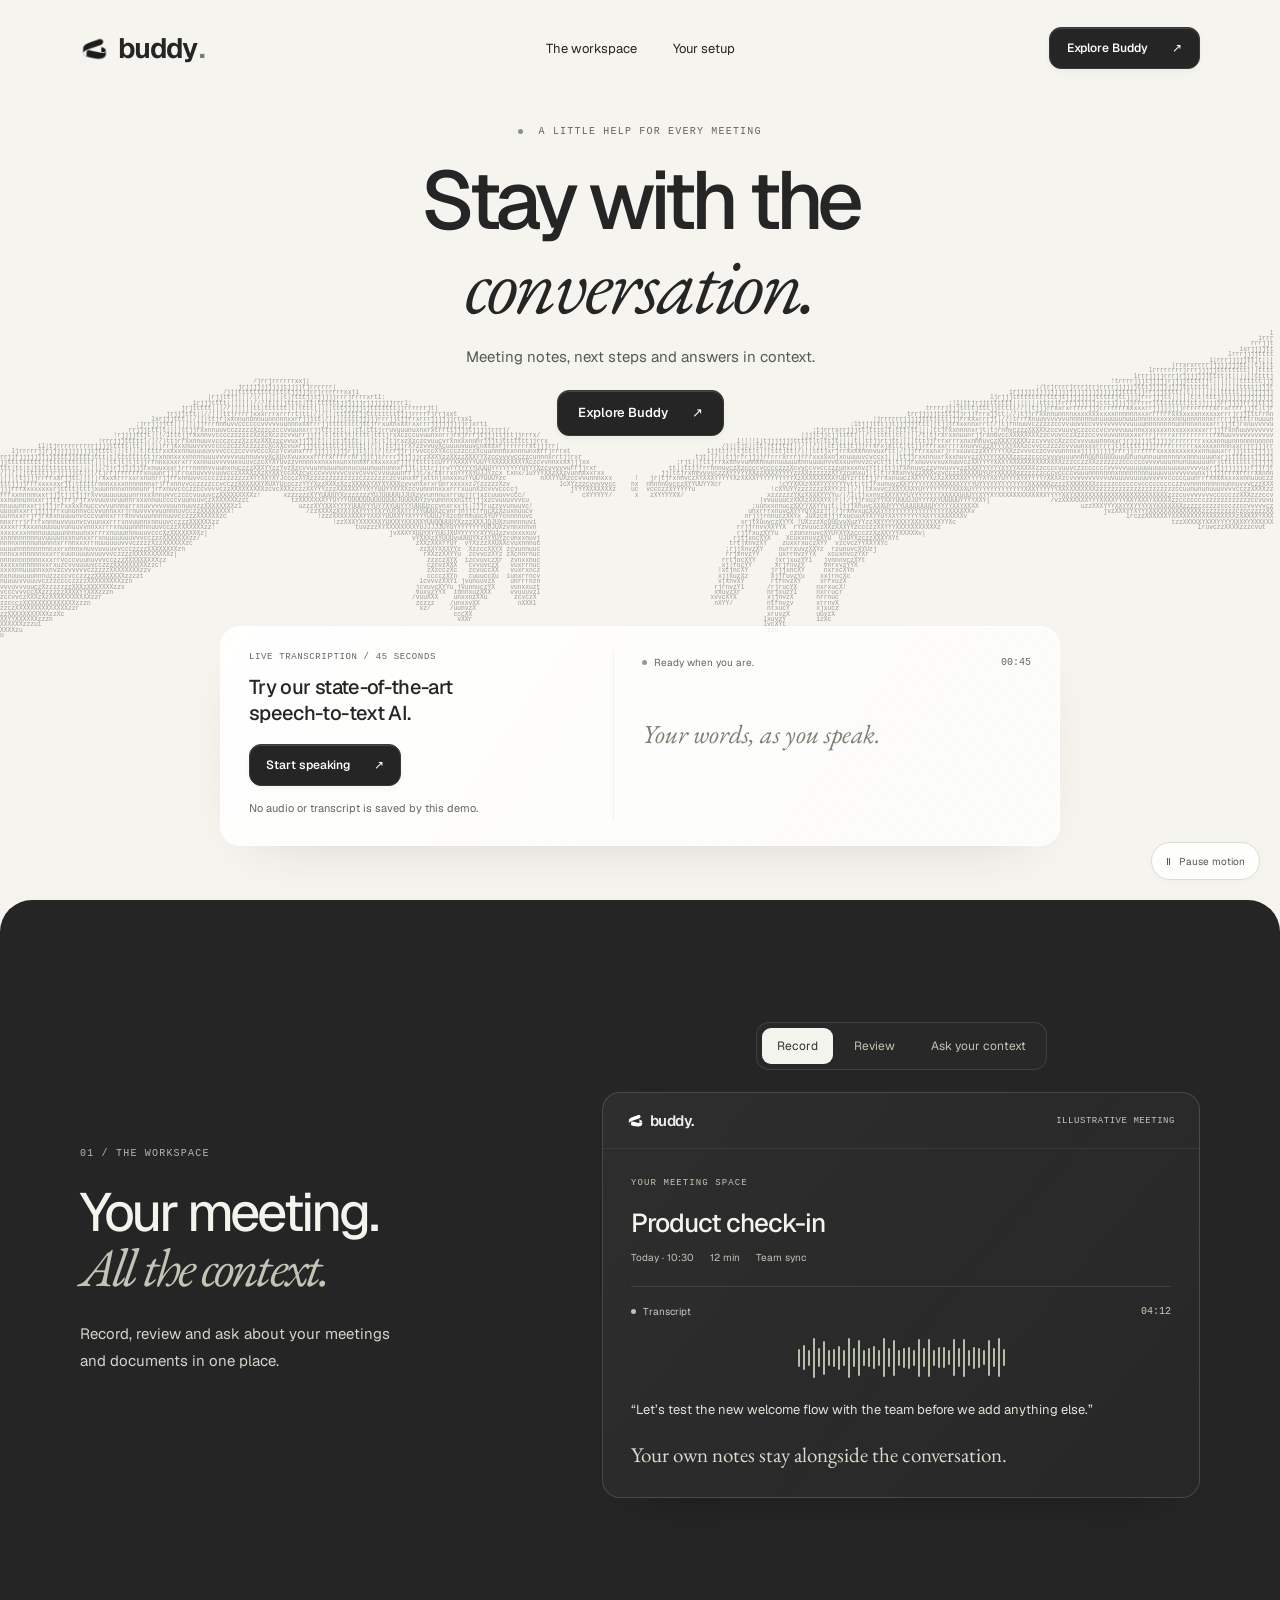
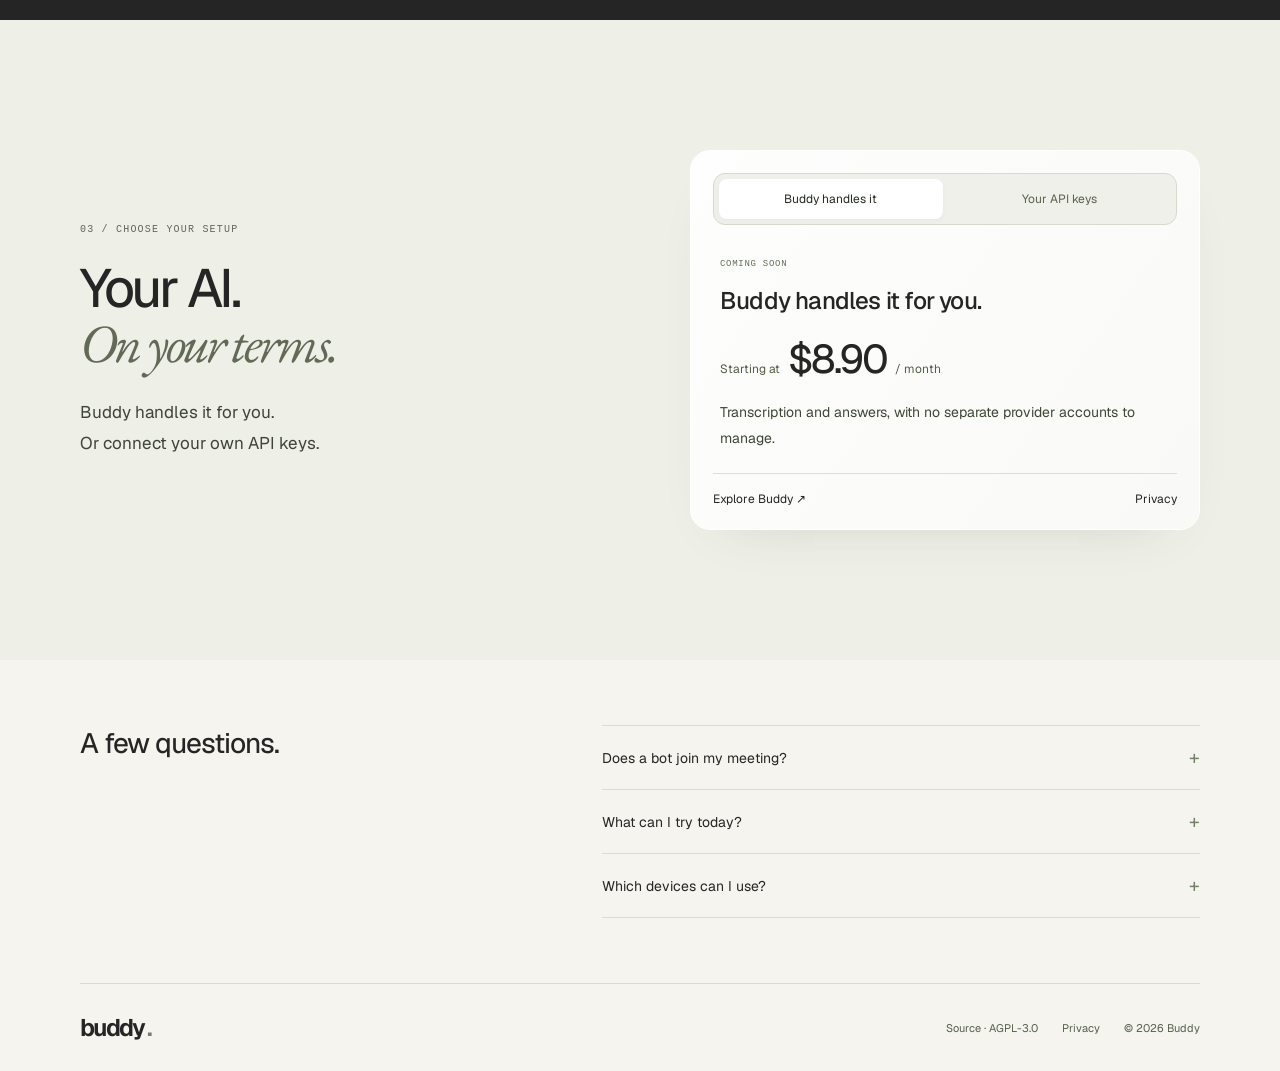
==== commit 5391ad4d: "Deploy compact homepage with live demo and combined workspace" ====
--- a/index.html
+++ b/index.html
@@ -1,122 +1,76 @@
 <!doctype html>
 <html lang="en" data-type="software">
 <head>
-  <meta charset="utf-8">
-  <meta name="viewport" content="width=device-width, initial-scale=1, viewport-fit=cover">
-  <meta name="theme-color" content="#f5f4ee">
-  <meta name="description" content="Buddy is a meeting workspace for recording conversations, keeping your own notes and finding answers in the context you already have.">
-  <meta name="page-type" content="software"><meta name="site-kind" content="software">
-  <meta property="og:title" content="Buddy — Stay with the conversation.">
-  <meta property="og:description" content="Meeting notes, transcripts and the context behind them. A little more present. A lot less to remember.">
-  <meta property="og:type" content="website">
-  <meta property="og:url" content="https://meetbuddy.me">
-  <meta property="og:image" content="https://meetbuddy.me/site/social.png?v=hands-2">
-  <meta name="twitter:card" content="summary_large_image">
-  <link rel="canonical" href="https://meetbuddy.me">
-  <link rel="icon" href="/buddy.png" type="image/png">
-  <link rel="preload" href="/site/geist.woff2" as="font" type="font/woff2" crossorigin>
-  <link rel="preload" href="/site/editorial.ttf" as="font" type="font/ttf" crossorigin>
-  <link rel="stylesheet" href="/site/style.css?v=voice-public-2">
-  <title>Buddy — Stay with the conversation.</title>
+<meta charset="utf-8"><meta name="viewport" content="width=device-width, initial-scale=1, viewport-fit=cover">
+<meta name="theme-color" content="#f5f4ee"><meta name="description" content="Buddy is a meeting workspace for transcription, notes and answers from your meetings and documents.">
+<meta name="page-type" content="software"><meta name="site-kind" content="software">
+<meta property="og:title" content="Buddy — Stay with the conversation."><meta property="og:description" content="Meeting notes, transcripts and the context behind them."><meta property="og:type" content="website"><meta property="og:url" content="https://meetbuddy.me"><meta property="og:image" content="https://meetbuddy.me/site/social.png?v=hands-2"><meta name="twitter:card" content="summary_large_image">
+<link rel="canonical" href="https://meetbuddy.me"><link rel="icon" href="/buddy.png" type="image/png">
+<link rel="preload" href="/site/geist.woff2" as="font" type="font/woff2" crossorigin><link rel="preload" href="/site/editorial-italic.ttf" as="font" type="font/ttf" crossorigin>
+<link rel="stylesheet" href="/site/style.css?v=compact-1"><title>Buddy — Stay with the conversation.</title>
 </head>
-<body>
-  <a class="skip-link" href="#main">Skip to content</a>
-  <header class="site-header">
-    <a href="#" class="wordmark" aria-label="Buddy home"><img src="/brand/keepsake-mark.png" width="29" height="29" alt="">buddy<span>.</span></a>
-    <nav class="desktop-nav" aria-label="Main navigation"><a href="#product">The workspace</a><a href="#context">Your context</a><a href="#privacy">Your setup</a></nav>
-    <div class="header-actions"><a href="/app/?demo=home" class="button primary compact">Try Buddy <span aria-hidden="true">↗</span></a><button class="menu-toggle" aria-label="Open navigation" aria-expanded="false" aria-controls="mobile-nav"><span></span><span></span></button></div>
-  </header>
-  <nav id="mobile-nav" class="mobile-nav" aria-label="Mobile navigation" hidden><a href="#product">The workspace <span>01</span></a><a href="#context">Your context <span>02</span></a><a href="#privacy">Your setup <span>03</span></a><a href="#questions">A few questions <span>04</span></a><a href="/app/?demo=home">Open the demo ↗</a></nav>
-  <main id="main">
-    <section class="hero" aria-labelledby="hero-title">
-      <canvas id="ascii-hands" class="ascii-hands" aria-hidden="true"></canvas>
-      <div class="hero-copy wrap" data-enter>
-        <p class="eyebrow"><span class="status-dot"></span> A LITTLE HELP FOR EVERY MEETING</p>
-        <h1 id="hero-title">Stay with the<br><em>conversation.</em></h1>
-        <p class="hero-description">Buddy keeps the notes, the next steps and the context.<br class="desktop-break"> You can be there for the conversation.</p>
-        <div class="hero-actions"><a class="button primary" href="#voice-demo">Try your voice <span aria-hidden="true">↓</span></a><a class="button quiet" href="/app/?demo=home">Explore Buddy <span aria-hidden="true">↗</span></a></div>
-      </div>
-      <div class="hero-product app-frame" data-visual aria-label="Interactive preview of a sample Buddy meeting">
-        <div class="preview-top"><span class="preview-brand"><img src="/brand/keepsake-mark.png" width="17" height="17" alt="">buddy.</span><span class="preview-breadcrumb">/ <span>Product check-in</span></span><span class="sample-tag">SAMPLE MEETING</span><span class="preview-menu" aria-hidden="true">···</span></div>
-        <div class="preview-grid">
-          <div class="preview-notes"><div class="preview-meta"><span class="tiny-square"></span> MEETING NOTES <span>Today, 10:30</span></div><h2>Make the first meeting<br>easier to begin.</h2><p>Keep the launch focused on a simpler first meeting.</p><div class="preview-decision"><span class="check-icon" aria-hidden="true">✓</span><div><strong>One clear next step</strong><span>Test the new welcome flow with the team.</span></div><button class="source-button" data-source="hero" aria-label="Check the source for the next step">04:12 <span aria-hidden="true">↗</span></button></div></div>
-          <div class="preview-capture"><div class="capture-heading"><span class="capture-led"></span><span id="sample-state">A conversation, kept.</span><span id="sample-time">04:12</span></div><div class="waveform" id="hero-wave" aria-hidden="true"></div><p id="rolling-text">“Let’s test the new welcome flow with the team before we add anything else.”</p><button class="replay-button" id="replay-sample" aria-label="Replay sample transcript"><span class="play-icon" aria-hidden="true">▶</span><span>Replay the moment</span><span aria-hidden="true">↗</span></button><div class="capture-foot">Your notes stay yours to edit.</div></div>
-        </div>
-      </div>
-
-      <div class="hero-bottom wrap"><span>Notes. Transcripts. A place for what comes next.</span><a href="#product" aria-label="Explore the workspace"><span aria-hidden="true">↓</span></a><span>MEETING SPACE, MADE PERSONAL</span></div>
-    </section>
-
-      <section class="voice-demo wrap" id="voice-demo" data-gateway="https://buddy-voice-trial.lovely-ash-3133.chatgpt.site" aria-labelledby="voice-title" data-state="idle">
-        <div class="voice-intro"><p class="eyebrow">YOUR VOICE / IN REAL TIME</p><h2 id="voice-title">Your voice.<br><em>In writing.</em></h2><p>Try the same Deepgram Nova-3 speech engine used in Buddy. A 45-second microphone sample, right here.</p><button class="button primary" type="button">Try live transcription <span aria-hidden="true">↗</span></button><p class="voice-permission">Starting sends microphone audio to Deepgram with model-training opt-out enabled. No audio or transcript is saved by this demo. <a href="/privacy.html">How it works ↗</a></p></div>
-        <div class="voice-output"><div class="voice-output-head"><span class="voice-live-dot" aria-hidden="true"></span><span role="status" aria-live="polite">Ready when you are.</span><time aria-label="Time remaining">00:45</time></div><div class="voice-words" role="log" aria-label="Live demo transcript" aria-live="off"></div><span class="voice-empty" aria-hidden="true">A thought. An idea. Your next meeting.</span><p class="voice-speakers"></p></div>
-      </section>
-
-    <section class="workflow section-dark" id="product" aria-labelledby="workflow-title">
-      <div class="wrap section-content">
-        <div class="section-heading"><p class="eyebrow"><span>01 / THE WORKSPACE</span><span class="small-line"></span></p><h2 id="workflow-title">From the meeting<br><em>to the next step.</em></h2></div>
-        <div class="workflow-layout">
-          <div class="workflow-steps" role="tablist" aria-label="Explore the meeting workflow" aria-orientation="vertical">
-            <button role="tab" id="step-record" aria-selected="true" aria-controls="workflow-panel" data-step="record"><span class="step-number">01</span><span><strong>Be in the meeting.</strong><span>Record the conversation while you keep your own notes. The transcript stays alongside them.</span></span><span class="step-arrow" aria-hidden="true">↗</span></button>
-            <button role="tab" id="step-review" aria-selected="false" aria-controls="workflow-panel" data-step="review" tabindex="-1"><span class="step-number">02</span><span><strong>Leave with a next step.</strong><span>Review what was said. Keep decisions and actions connected to the moment behind them.</span></span><span class="step-arrow" aria-hidden="true">↗</span></button>
-            <button role="tab" id="step-ask" aria-selected="false" aria-controls="workflow-panel" data-step="ask" tabindex="-1"><span class="step-number">03</span><span><strong>Pick up the thread.</strong><span>Ask about a past conversation or a document you added. Follow the answer back to its source.</span></span><span class="step-arrow" aria-hidden="true">↗</span></button>
-          </div>
-          <div class="workflow-visual" role="tabpanel" tabindex="0" id="workflow-panel" aria-labelledby="step-record">
-            <div class="workspace-demo"><div class="demo-window-top"><span class="demo-window-dots" aria-hidden="true">● ● ●</span><span>buddy. / Product check-in</span><span>SAMPLE</span></div><div class="demo-workspace-body" id="workflow-screen"></div><div class="demo-workspace-foot"><span class="status-dot"></span><span>Your notes, saved on this device</span><span>↗</span></div></div>
-            <div class="visual-index" aria-hidden="true"><span id="visual-number">01</span><span class="index-rule"></span><span>03</span></div>
-          </div>
-        </div>
-      </div>
-    </section>
-
-    <section class="context-section" id="context" aria-labelledby="context-title">
-      <div class="wrap section-content">
-        <div class="context-layout">
-          <div class="context-copy"><p class="eyebrow">02 / THE BIGGER PICTURE</p><h2 id="context-title">The context behind<br><em>every answer.</em></h2><p>Your meetings don’t happen in isolation. Bring the relevant documents, previous conversations and your own notes into the same question.</p><a class="text-link" href="/app/?demo=home">Explore the demo workspace <span aria-hidden="true">↗</span></a><div class="source-stack" aria-label="Example sources"><div><span class="source-file-icon">↗</span><span><strong>Product check-in</strong><small>Meeting · Today</small></span><span>12 min</span></div><div><span class="source-file-icon">≡</span><span><strong>Launch brief</strong><small>Document · 3 pages</small></span><span>PDF</span></div><div><span class="source-file-icon">↗</span><span><strong>Design review</strong><small>Meeting · Yesterday</small></span><span>24 min</span></div></div></div>
-          <div class="answer-demo app-frame" aria-label="Interactive example of a sourced answer"><div class="answer-demo-header"><span class="buddy-glyph" aria-hidden="true"><img src="/brand/keepsake-mark.png" width="22" height="22" alt=""></span><span>Ask Buddy<small>EXAMPLE FROM SAMPLE SOURCES</small></span><span class="answer-ready">Ready</span></div><div class="question-options" aria-label="Choose a sample question"><button aria-pressed="true" data-question="scope">Why are we keeping the launch small?</button><button aria-pressed="false" data-question="next">What did we agree to do next?</button><button aria-pressed="false" data-question="test">Who is the first test for?</button></div><div class="answer-body" aria-live="polite"><div class="answer-status" id="answer-status"><span class="small-mark" aria-hidden="true">✳</span> FROM YOUR CONTEXT</div><p id="sample-answer">The team wants to make the first meeting easier before expanding the product. The launch brief prioritizes the welcome flow, and the check-in confirmed that focus.</p><div class="answer-sources" id="answer-sources"><button data-source="meeting"><span>01</span> Product check-in <span>04:12 ↗</span></button><button data-source="brief"><span>02</span> Launch brief <span>p. 2 ↗</span></button></div><p class="sample-answer-note">An illustrative answer. Tap a source to see the words behind it.</p></div><div class="answer-demo-bottom"><span>Context, without the guessing.</span><a href="/app/?demo=home" aria-label="Ask a question in the full Buddy demo">↗</a></div></div>
-        </div>
-      </div>
-    </section>
-
-    <section class="privacy-section" id="privacy" aria-labelledby="privacy-title">
-      <div class="wrap section-content privacy-layout">
-        <div class="privacy-visual setup-visual">
-          <div class="privacy-engraving" aria-hidden="true">{ your choice }</div>
-          <div class="privacy-card setup-card app-frame">
-            <div class="setup-card-head"><img src="/brand/keepsake-mark.png" width="24" height="24" alt=""><span>One workspace.<br><strong>Two ways to make it yours.</strong></span></div>
-            <div class="setup-tabs" role="tablist" aria-label="Explore Buddy setup options">
-              <button id="setup-keys" role="tab" aria-selected="true" aria-controls="setup-panel" data-setup="keys">Your API keys</button>
-              <button id="setup-managed" role="tab" aria-selected="false" aria-controls="setup-panel" tabindex="-1" data-setup="managed">We handle it <small>Planned</small></button>
-            </div>
-            <div id="setup-panel" class="setup-panel" role="tabpanel" aria-labelledby="setup-keys" tabindex="0">
-              <span class="setup-status">AVAILABLE IN NATIVE BUILDS</span>
-              <h3>Bring your own keys.</h3>
-              <p>Connect supported AI providers for transcription and answers. Your keys stay in your device’s credential store.</p>
-              <div class="setup-detail"><span>01</span><span>Choose your providers</span></div>
-              <div class="setup-detail"><span>02</span><span>Connect once in Settings</span></div>
-              <div class="setup-detail"><span>03</span><span>Get back to the conversation</span></div>
-            </div>
-            <div class="setup-card-foot"><span>Explore the workspace in your browser.</span><a href="/app/?demo=home">Try the demo <span aria-hidden="true">↗</span></a></div>
-          </div>
-        </div>
-        <div class="privacy-copy"><p class="eyebrow">03 / CHOOSE YOUR SETUP</p><h2 id="privacy-title">Your AI.<br><em>On your terms.</em></h2><p>Have your own API keys? Bring them. Prefer to skip the setup? We’re working on a way for Buddy to handle it for you.</p><p class="privacy-reassurance">Your notes stay on your device. Cloud processing is a choice, with separate audio and document permissions.</p><p class="setup-open-source">Buddy is open source under AGPL-3.0. Bring your own providers, inspect the code and make it yours.</p><a href="/privacy.html" class="text-link">Your data stays your decision <span aria-hidden="true">↗</span></a></div>
-      </div>
-    </section>
-
-    <section class="questions-section" id="questions" aria-labelledby="questions-title">
-      <div class="wrap questions-layout"><div><p class="eyebrow">A FEW THINGS WORTH ASKING</p><h2 id="questions-title">Before your<br><em>next meeting.</em></h2></div><div class="faq-list">
-        <details><summary>What exactly is Buddy?<span aria-hidden="true">+</span></summary><p>A meeting workspace for recording conversations, writing your own notes, reviewing transcripts and finding answers in saved meetings and documents. The assistant stays alongside your meeting.</p></details>
-        <details><summary>Does a bot join my meeting?<span aria-hidden="true">+</span></summary><p>No meeting bot joins on Buddy’s behalf. Recording uses your device and the audio sources your platform supports. Always let participants know before you record.</p></details>
-        <details><summary>Can I try it right now?<span aria-hidden="true">+</span></summary><p>Yes. Open the browser demo to explore sample meetings, edit notes and search sample context. Browser recording captures microphone audio; transcription and native cloud integrations require a configured desktop or iPhone build.</p></details>
-        <details><summary>Which devices can I use?<span aria-hidden="true">+</span></summary><p>Windows is the first desktop build. macOS and iPhone versions are in development and still need device testing. The browser demo works on desktop and mobile. Workspaces are currently separate between devices.</p></details>
-        <details><summary>Is cloud AI required?<span aria-hidden="true">+</span></summary><p>No. You can write notes and use local source search without a cloud provider. Native builds also include an on-device speech engine. Optional cloud speech and AI features require your chosen provider, a key and your permission; provider limits or costs may apply.</p></details>
-      </div></div>
-      <div class="closing wrap"><img src="/brand/keepsake-mark.png" width="37" height="37" alt="" aria-hidden="true"><h2>Your next meeting,<br><em>with Buddy.</em></h2><a class="button primary" href="/app/?demo=home">Open the Buddy demo <span aria-hidden="true">↗</span></a></div>
-      <footer class="site-footer wrap"><a href="#" class="wordmark" aria-label="Return to Buddy home">buddy<span>.</span></a><span>MEETING SPACE, MADE PERSONAL</span><div><a href="https://github.com/ilinii/buddy" target="_blank" rel="noopener noreferrer">Source · AGPL-3.0</a><a href="/privacy.html">Privacy</a><a href="/app/?demo=home">Open demo <span aria-hidden="true">↗</span></a><span>© <span id="year">2026</span> Buddy</span></div></footer>
-    </section>
-  </main>
-  <button class="motion-toggle" id="motion-toggle" aria-pressed="false" aria-label="Pause ambient animation"><span aria-hidden="true">Ⅱ</span><span class="motion-label">Pause motion</span></button>
-  <dialog id="source-dialog" class="source-dialog"><div class="source-dialog-top"><span id="source-kind">MEETING TRANSCRIPT</span><button aria-label="Close source" class="close-source">×</button></div><h2 id="source-title">Product check-in</h2><p class="source-location" id="source-location">04:12 · Final transcript</p><blockquote id="source-quote">“Let’s test the new welcome flow with the team before we add anything else.”</blockquote><p class="source-disclaimer">Fictional content used to demonstrate source checking.</p><a href="/app/?demo=home" class="button primary">Explore the full workspace <span aria-hidden="true">↗</span></a></dialog>
-  <script type="module" src="/site/main.js?v=voice-public-2"></script>
-</body>
-</html>
+<body id="top">
+<a class="skip-link" href="#main">Skip to content</a>
+<header class="site-header wrap">
+ <a href="#top" class="wordmark" aria-label="Buddy home"><img src="/brand/keepsake-mark.png" width="29" height="29" alt="">buddy<span>.</span></a>
+ <nav class="desktop-nav" aria-label="Main navigation"><a href="#product">The workspace</a><a href="#privacy">Your setup</a></nav>
+ <div class="header-actions"><a href="/app/?demo=home" class="button primary compact">Explore Buddy <span aria-hidden="true">↗</span></a><button class="menu-toggle" aria-label="Open navigation" aria-expanded="false" aria-controls="mobile-nav"><span></span><span></span></button></div>
+</header>
+<nav id="mobile-nav" class="mobile-nav" aria-label="Mobile navigation" hidden><a href="#product">The workspace <span>01</span></a><a href="#privacy">Your setup <span>03</span></a><a href="/app/?demo=home">Explore Buddy ↗</a></nav>
+<main id="main">
+ <section class="hero" aria-labelledby="hero-title" data-enter>
+  <canvas id="ascii-hands" class="ascii-hands" aria-hidden="true"></canvas>
+  <div class="hero-copy wrap">
+   <p class="eyebrow"><span class="status-dot"></span> A LITTLE HELP FOR EVERY MEETING</p>
+   <h1 id="hero-title">Stay with the<br><em>conversation.</em></h1>
+   <p class="hero-description">Meeting notes, next steps and answers in context.</p>
+   <a class="button primary hero-action" href="/app/?demo=home">Explore Buddy <span aria-hidden="true">↗</span></a>
+  </div>
+  <!-- live demo:start -->
+  <div class="voice-demo app-frame" id="voice-demo" data-gateway="https://buddy-voice-trial.lovely-ash-3133.chatgpt.site" aria-labelledby="voice-title" data-state="idle" data-visual>
+   <div class="voice-intro"><p class="eyebrow">LIVE TRANSCRIPTION / 45 SECONDS</p><p id="voice-title" class="voice-title">Try our state-of-the-art<br>speech-to-text AI.</p><button class="button primary" type="button">Start speaking <span aria-hidden="true">↗</span></button><p class="voice-permission"><a href="/privacy.html">No audio or transcript is saved by this demo.</a></p></div>
+   <div class="voice-output"><div class="voice-output-head"><span class="voice-live-dot" aria-hidden="true"></span><span role="status" aria-live="polite">Ready when you are.</span><time aria-label="Time remaining">00:45</time></div><div class="voice-words" role="log" aria-label="Live demo transcript" aria-live="off"></div><span class="voice-empty" aria-hidden="true">Your words, as you speak.</span><p class="voice-speakers"></p></div>
+  </div>
+  <!-- live demo:end -->
+ </section>
+ <section class="workflow section-dark" id="product" aria-labelledby="workflow-title">
+  <div class="wrap workspace-layout">
+   <div class="section-heading"><p class="eyebrow">01 / THE WORKSPACE</p><h2 id="workflow-title">Your meeting.<br><em>All the context.</em></h2><p>Record, review and ask about your meetings and documents in one place.</p></div>
+   <div class="workspace-tour" data-visual>
+    <div class="workflow-steps" role="tablist" aria-label="Explore the meeting workspace">
+     <button role="tab" id="step-record" aria-selected="true" aria-controls="workflow-panel" data-step="record">Record</button>
+     <button role="tab" id="step-review" aria-selected="false" aria-controls="workflow-panel" tabindex="-1" data-step="review">Review</button>
+     <button role="tab" id="step-ask" aria-selected="false" aria-controls="workflow-panel" tabindex="-1" data-step="ask">Ask your context</button>
+    </div>
+    <div class="workflow-visual app-frame" role="tabpanel" tabindex="0" id="workflow-panel" aria-labelledby="step-record"><div class="demo-window-top"><span class="preview-brand"><img src="/brand/keepsake-mark.png" width="17" height="17" alt="">buddy.</span><span>ILLUSTRATIVE MEETING</span></div><div class="demo-workspace-body" id="workflow-screen"></div></div>
+   </div>
+  </div>
+ </section>
+ <section class="privacy-section" id="privacy" aria-labelledby="privacy-title">
+  <div class="wrap setup-layout">
+   <div class="privacy-copy"><p class="eyebrow">03 / CHOOSE YOUR SETUP</p><h2 id="privacy-title">Your AI.<br><em>On your terms.</em></h2><p>Buddy handles it for you.<br>Or connect your own API keys.</p></div>
+   <div class="setup-card app-frame" data-visual>
+    <div class="setup-tabs" role="tablist" aria-label="Explore Buddy setup options">
+     <button id="setup-managed" role="tab" aria-selected="true" aria-controls="setup-panel" data-setup="managed">Buddy handles it</button>
+     <button id="setup-keys" role="tab" aria-selected="false" aria-controls="setup-panel" tabindex="-1" data-setup="keys">Your API keys</button>
+    </div>
+    <div id="setup-panel" class="setup-panel" role="tabpanel" aria-labelledby="setup-managed" tabindex="0">
+     <span class="setup-status">COMING SOON</span><h3>Buddy handles it for you.</h3><div class="setup-price"><span>Starting at</span><strong>$8.90</strong><span>/ month</span></div><p>Transcription and answers, with no separate provider accounts to manage.</p>
+    </div>
+    <div class="setup-card-foot"><a href="/app/?demo=home">Explore Buddy <span aria-hidden="true">↗</span></a><a href="/privacy.html">Privacy</a></div>
+   </div>
+  </div>
+ </section>
+ <section class="questions-section wrap" id="questions" aria-labelledby="questions-title">
+  <h2 id="questions-title">A few questions.</h2><div class="faq-list">
+   <details><summary>Does a bot join my meeting?<span aria-hidden="true">+</span></summary><p>No. Buddy records through your device. Always let participants know before recording.</p></details>
+   <details><summary>What can I try today?<span aria-hidden="true">+</span></summary><p>The live speech demo above and the browser workspace with sample meetings, editable notes and local source search. Buddy-managed subscriptions are coming soon.</p></details>
+   <details><summary>Which devices can I use?<span aria-hidden="true">+</span></summary><p>Windows is the first desktop build. macOS and iPhone versions still need device testing. The browser workspace works on desktop and mobile; device workspaces currently stay separate.</p></details>
+  </div>
+ </section>
+</main>
+<footer class="site-footer wrap"><a href="#top" class="wordmark" aria-label="Return to Buddy home">buddy<span>.</span></a><div><a href="https://github.com/ilinii/buddy" target="_blank" rel="noopener noreferrer">Source · AGPL-3.0</a><a href="/privacy.html">Privacy</a><span>© <span id="year">2026</span> Buddy</span></div></footer>
+<button class="motion-toggle" id="motion-toggle" aria-pressed="false" aria-label="Pause ambient animation"><span aria-hidden="true">Ⅱ</span><span class="motion-label">Pause motion</span></button>
+<dialog id="source-dialog" class="source-dialog"><div class="source-dialog-top"><span id="source-kind">MEETING TRANSCRIPT</span><button aria-label="Close source" class="close-source">×</button></div><h2 id="source-title">Product check-in</h2><p class="source-location" id="source-location">04:12 · Final transcript</p><blockquote id="source-quote"></blockquote><p class="source-disclaimer">Fictional content used to demonstrate source checking.</p><a href="/app/?demo=home" class="button primary">Explore Buddy <span aria-hidden="true">↗</span></a></dialog>
+<script type="module" src="/site/main.js?v=compact-1"></script>
+</body></html>
--- a/site/style.css
+++ b/site/style.css
@@ -1,50 +1,22 @@
 @font-face{font-family:Geist;src:url('./geist.woff2') format('woff2');font-style:normal;font-weight:100 900;font-display:swap}
 @font-face{font-family:Editorial;src:url('./editorial.ttf') format('truetype');font-style:normal;font-weight:400 500;font-display:swap}
 @font-face{font-family:Editorial;src:url('./editorial-italic.ttf') format('truetype');font-style:italic;font-weight:400;font-display:swap}
-:root{--paper:#f5f4ee;--ink:#242524;--muted:#737371;--line:#dbdcd9;--white:#fff;--dark:#242524;--serif:Editorial,Georgia,serif;--sans:Geist,-apple-system,BlinkMacSystemFont,'Segoe UI',sans-serif;--mono:'SFMono-Regular',Consolas,monospace;--wrap:1184px;--ease:cubic-bezier(.22,1,.36,1);font-family:var(--sans);color:var(--ink);background:var(--paper);font-synthesis:none;scroll-behavior:smooth;scroll-padding-top:40px}
-*{box-sizing:border-box}body{margin:0;font-size:15px;line-height:1.5;-webkit-font-smoothing:antialiased}button,input,textarea{font:inherit}button,a{-webkit-tap-highlight-color:transparent}button{cursor:pointer}a{color:inherit;text-decoration:none}button{color:inherit}button,a{touch-action:manipulation}a,button{transition:background .2s var(--ease),color .2s var(--ease),border-color .2s var(--ease),transform .2s var(--ease),box-shadow .2s var(--ease)}button:focus-visible,a:focus-visible,summary:focus-visible,[tabindex]:focus-visible{outline:2px solid #71726e;outline-offset:5px}::selection{background:#d5d7d2}h1,h2,h3,p{margin:0}h1,h2{font-weight:450;line-height:1.02;letter-spacing:-.05em}h1 em,h2 em{font-family:var(--serif);font-weight:400;font-style:italic;letter-spacing:-.045em}img{max-width:100%;display:block}.wrap{width:min(calc(100% - 96px),var(--wrap));margin-inline:auto}.eyebrow{font-family:var(--mono);font-size:10px;letter-spacing:.13em;line-height:1.6;font-weight:400;display:flex;align-items:center;gap:9px}.status-dot{display:inline-block;width:5px;height:5px;flex-shrink:0;border-radius:50%;background:#83867f}.skip-link{position:fixed;top:-100px;left:20px;z-index:100;background:var(--ink);color:white;border-radius:10px;padding:14px 18px}.skip-link:focus{top:16px}.wordmark{display:inline-flex;align-items:center;gap:9px;font-size:29px;letter-spacing:-1.5px;font-weight:620;line-height:1;min-height:44px}.wordmark>span{color:#8d8e8a;margin-left:-9px}.wordmark img{width:28px;height:28px;margin-right:2px}.site-header{height:100px;position:absolute;z-index:20;inset:0 0 auto;width:min(calc(100% - 96px),var(--wrap));margin-inline:auto;display:flex;align-items:center;justify-content:space-between;gap:35px}.desktop-nav{display:flex;gap:32px;margin-left:88px}.desktop-nav>a{font-size:12px;min-height:44px;display:flex;align-items:center;position:relative}.desktop-nav>a:after,.text-link:after{content:'';height:1px;background:currentColor;position:absolute;bottom:7px;left:0;right:0;transform:scaleX(0);transform-origin:left;transition:transform .25s var(--ease)}.desktop-nav>a:hover:after,.text-link:hover:after{transform:scaleX(1)}.header-actions{display:flex;align-items:center;gap:14px}.button{display:inline-flex;min-height:50px;justify-content:center;align-items:center;gap:28px;border-radius:13px;padding:13px 23px;font-size:13px;font-weight:500;border:1px solid transparent;white-space:nowrap;position:relative;isolation:isolate}.button>span{font-size:19px;line-height:1;transition:transform .25s var(--ease)}.button.primary{background:var(--ink);color:#f9f9f8;border-color:#3a3a38;box-shadow:inset 0 1px 0 #ffffff24,0 4px 12px -9px #23232370}.button.primary:hover{background:#3e3f3c;transform:translateY(-2px);box-shadow:inset 0 1px #ffffff30,0 7px 16px -10px #23232380}.button:hover>span{transform:translate(2px,-2px)}.button:active{transform:translateY(1px)}.button.compact{min-height:43px;padding:9px 18px;border-radius:11px;gap:22px;font-size:12px}.button.quiet{background:#ffffff6e;border-color:#e1e1df;gap:16px;backdrop-filter:blur(12px)}.button.quiet:hover{background:#fff;border-color:#c5c6c2;transform:translateY(-2px)}.menu-toggle{display:none}.mobile-nav[hidden]{display:none}.hero{position:relative;min-height:900px;height:100svh;max-height:1100px;overflow:hidden;display:flex;flex-direction:column;align-items:center;background:radial-gradient(ellipse at 50% 88%,#e6e6e300 20%,#f5f4ee 75%)}.hero:after{content:'';position:absolute;bottom:0;left:0;right:0;height:100px;background:linear-gradient(transparent,var(--paper));pointer-events:none;z-index:2}.ascii-hands{position:absolute;inset:0;width:100%;height:100%;opacity:.82;pointer-events:none}.hero-copy{position:relative;z-index:3;text-align:center;padding-top:134px;flex:none}.hero-copy .eyebrow{justify-content:center;color:#737470;font-size:9px;letter-spacing:.16em;margin-bottom:24px}.hero h1{font-size:clamp(72px,6.7vw,98px);font-weight:460;line-height:.97;letter-spacing:-.065em}.hero h1 em{font-size:1.1em;line-height:.95}.hero-description{font-size:15px;line-height:1.7;letter-spacing:-.15px;color:#6e6f6c;margin-top:22px}.hero-actions{display:flex;justify-content:center;align-items:center;gap:10px;margin-top:20px}.hero-product{position:relative;z-index:3;flex-shrink:0;width:min(788px,calc(100% - 72px));margin-top:40px;border:1px solid #ffffff;border-radius:18px;background:linear-gradient(125deg,#ffffffde,#ffffffa8);backdrop-filter:blur(16px);box-shadow:0 25px 60px -35px #2c2d2b44,inset 0 1px 0 #fff;overflow:hidden}.preview-top{display:flex;align-items:center;gap:13px;height:47px;border-bottom:1px solid #dedfdc7a;padding:0 22px;color:#888986;font-size:10px}.preview-brand{display:flex;align-items:center;gap:6px;font-size:14px;font-weight:600;letter-spacing:-.6px;color:#3b3c3a}.preview-breadcrumb{display:flex;gap:13px}.sample-tag{margin-left:auto;font-family:var(--mono);font-size:8px;letter-spacing:.1em;color:#81827f}.preview-menu{font-size:18px;line-height:1}.preview-grid{display:grid;grid-template-columns:1.15fr 1fr;padding:20px 27px 21px;gap:30px;min-height:210px}.preview-meta{display:flex;align-items:center;gap:6px;font-family:var(--mono);font-size:7px;color:#91928e;letter-spacing:.03em}.preview-meta>span:last-child{font-family:var(--sans);letter-spacing:0;margin-left:auto;font-size:9px}.tiny-square{display:inline-block;width:6px;height:7px;border:1px solid #959792;border-radius:1px}.preview-notes h2{font-family:var(--sans);font-size:22px;line-height:1.2;letter-spacing:-.75px;margin-top:15px;font-weight:480}.preview-notes>p{font-size:9px;color:#8b8c88;margin-top:10px;line-height:1.65}.preview-decision{display:flex;align-items:center;gap:9px;margin-top:23px}.check-icon{font-size:10px;color:#80847a;border:1px solid #b6b9b1;border-radius:50%;width:15px;height:15px;display:grid;place-items:center;flex-shrink:0}.preview-decision>div{display:flex;flex-direction:column;gap:3px}.preview-decision strong{font-size:10px;font-weight:500}.preview-decision>div>span{font-size:8px;color:#8b8d89}.source-button{font-size:8px;border:0;border-radius:5px;color:#737570;min-height:32px;background:#ecedea;padding:6px 7px;margin-left:auto;white-space:nowrap}.source-button:hover{background:#dfe0db}.preview-capture{border:1px solid #e2e3e0;border-radius:12px;padding:13px 16px 10px;background:linear-gradient(135deg,#f5f5f3bb,#ffffff85);display:flex;flex-direction:column}.capture-heading{display:flex;align-items:center;gap:6px;font-size:8px;color:#878985}.capture-heading>span:last-child{margin-left:auto;font-family:var(--mono);font-size:8px}.capture-led{height:4px;width:4px;border-radius:50%;background:#968e8a;box-shadow:0 0 0 3px #968e8a0c}.waveform{height:46px;display:flex;gap:3px;align-items:center;justify-content:center;overflow:hidden}.waveform>i{display:block;flex:0 0 2px;max-width:2px;background:#8a8b87;border-radius:2px;height:var(--h,12px);opacity:.5;animation:wave 2.8s ease-in-out var(--delay,0s) infinite alternate}.waveform>i:nth-child(3n){opacity:.8}.preview-capture>p{font-size:10px;line-height:1.7;color:#60635d;min-height:46px;margin-top:1px}.replay-button{margin-top:10px;min-height:32px;display:flex;align-items:center;gap:6px;background:transparent;border:0;border-top:1px solid #dcdeda;padding:9px 0 0;font-size:9px;text-align:left;color:#6e706a}.replay-button>span:last-child{margin-left:auto}.replay-button:hover{color:#262824}.play-icon{font-size:7px}.capture-foot{font-size:7px;color:#8c8e88;margin-top:8px}.hero-bottom{position:relative;z-index:4;display:flex;align-items:center;justify-content:space-between;margin-top:auto;padding-bottom:24px;font-size:10px;color:#959693}.hero-bottom>span:last-child{font-family:var(--mono);font-size:8px;letter-spacing:.12em}.hero-bottom>a{width:44px;height:44px;display:grid;place-items:center;color:#686b64}.hero-bottom>a:hover{transform:translateY(3px)}.section-content{padding-block:104px}.section-dark{background:var(--dark);color:#ecece9;position:relative;isolation:isolate;border-radius:38px 38px 0 0;margin-top:-1px;overflow:hidden}.workflow{min-height:900px;min-height:100svh}.section-heading{display:flex;justify-content:space-between;align-items:flex-start;gap:48px}.section-heading>.eyebrow{color:#a7a8a4;margin-top:14px;width:40%;display:flex;flex-direction:column;align-items:flex-start;gap:22px}.small-line{width:28px;height:1px;background:#747770}.section-heading>h2{font-size:64px;max-width:620px;flex:1}.section-heading h2 em{color:#b7b9b3}.workflow-layout{display:grid;grid-template-columns:40% 60%;gap:0;margin-top:76px;align-items:center}.workflow-steps{padding-right:64px;display:flex;flex-direction:column}.workflow-steps>button{display:flex;align-items:flex-start;gap:17px;text-align:left;border:0;border-bottom:1px solid #50514d80;background:transparent;padding:25px 0;opacity:.57}.workflow-steps>button:first-child{padding-top:0}.step-number{font-family:var(--mono);font-size:10px;margin-top:7px;color:#a4a79f}.workflow-steps>button>span:nth-child(2){flex:1}.workflow-steps strong{font-size:19px;font-weight:420;letter-spacing:-.5px;display:block}.workflow-steps button>span:nth-child(2)>span{display:block;color:#b0b2ac;font-size:12px;line-height:1.75;margin-top:10px;max-width:270px}.step-arrow{font-size:20px;color:#a7aba1;line-height:1.5}.workflow-steps>button[aria-selected=true]{opacity:1}.workflow-steps>button[aria-selected=true] .step-arrow{transform:rotate(45deg)}.workflow-steps>button:hover{opacity:1}.workflow-visual{padding:19px 0 0 25px;position:relative}.workspace-demo{border-radius:18px;border:1px solid #686a6655;background:linear-gradient(140deg,#3b3d3ac9,#313330c9);box-shadow:0 30px 70px -35px #0005,inset 0 1px #ffffff10;backdrop-filter:blur(22px);overflow:hidden;min-height:370px}.demo-window-top{display:flex;align-items:center;justify-content:space-between;gap:15px;padding:18px 21px;color:#a4a7a1;font-size:9px;border-bottom:1px solid #5a5d573f}.demo-window-top>span:last-child{font-family:var(--mono);font-size:8px;letter-spacing:.1em;color:#9b9f97}.demo-window-dots{font-size:7px;letter-spacing:3px;color:#8c8f88}.demo-workspace-body{padding:31px 34px;min-height:302px}.demo-workspace-body>.eyebrow{font-size:8px;letter-spacing:.07em;color:#9ea39a}.demo-workspace-body h3{font-size:27px;letter-spacing:-1px;font-weight:440;line-height:1.15;margin-top:12px}.demo-small-meta{font-size:9px;color:#989c94;margin-top:12px;display:flex;gap:13px}.demo-recorder{margin-top:24px;border:1px solid #a4a89f28;border-radius:11px;padding:12px 14px;background:#979c900b}.demo-recorder>div:first-child{display:flex;align-items:center;gap:8px;color:#bbbdb7;font-size:9px}.demo-recorder>div:first-child>span:last-child{margin-left:auto}.demo-recorder .waveform{height:38px}.demo-recorder .waveform>i{background:#c1c6bb}.demo-recorder>p{font-size:11px;color:#d4d7d1;line-height:1.7;margin-top:3px}.demo-personal-note{font-family:var(--serif);font-size:20px;line-height:1.35;color:#c0c3bc;margin-top:21px}.demo-workspace-foot{display:flex;align-items:center;gap:7px;padding:14px 21px;border-top:1px solid #a7aca120;color:#a1a49e;font-size:9px}.demo-workspace-foot>span:last-child{margin-left:auto;font-size:14px}.visual-index{display:flex;align-items:center;gap:14px;position:absolute;top:-13px;right:0;font-size:9px;font-family:var(--mono);color:#8c9089}.index-rule{height:1px;width:35px;background:#595c56}.demo-review{display:flex;flex-direction:column;gap:14px;margin-top:25px}.demo-review>div{display:flex;align-items:flex-start;gap:10px;padding-bottom:15px;border-bottom:1px solid #a1a69c1c;font-size:12px;line-height:1.5}.demo-review strong{display:block;font-size:9px;font-family:var(--mono);letter-spacing:.05em;margin-bottom:5px;color:#a8ada4;font-weight:400}.demo-review button{margin-left:auto;background:transparent;border:0;color:#afb5aa;font-size:10px;min-height:35px}.demo-review .check-icon{border-color:#8d9287;color:#c8ccc3}.demo-ask-question{margin-top:25px;padding:12px 16px;background:#c5c8c014;border-radius:10px;font-size:12px;color:#cbcec6}.demo-ask-answer{font-size:12px;line-height:1.8;color:#d0d3cb;margin-top:18px}.demo-ask-citation{display:inline-flex;align-items:center;gap:9px;margin-top:18px;background:#b6bbae15;border:1px solid #bec5b52c;padding:7px 11px;border-radius:8px;color:#b4baae;font-size:10px;min-height:35px}.context-section{min-height:100svh;min-height:max(850px,100svh);display:flex;align-items:center;background:#f5f4ee;overflow:hidden}.context-layout{display:grid;grid-template-columns:1fr 1fr;gap:108px;align-items:center}.context-copy>.eyebrow{color:#7f817c;margin-bottom:31px}.context-copy h2,.privacy-copy h2,.questions-layout h2{font-size:67px;line-height:1.02}.context-copy h2 em,.privacy-copy h2 em,.questions-layout h2 em{color:#61645d}.context-copy>p:not(.eyebrow),.privacy-copy>p:not(.eyebrow){color:#7d7e7a;font-size:14px;line-height:1.9;max-width:385px;margin-top:27px}.text-link{position:relative;display:inline-flex;align-items:center;gap:25px;min-height:44px;font-size:12px;margin-top:24px}.text-link>span{font-size:17px}.source-stack{margin-top:36px}.source-stack>div{display:flex;align-items:center;gap:14px;padding:15px 0;border-top:1px solid #dedfdb}.source-file-icon{font-size:17px;width:31px;height:36px;background:#eaebe8;border:1px solid #dededb;border-radius:7px;display:grid;place-items:center;color:#83867e}.source-stack strong{display:block;font-weight:450;font-size:12px}.source-stack small{font-size:9px;color:#92948e;display:block;margin-top:3px}.source-stack>div>span:last-child{margin-left:auto;font-size:9px;color:#989994}.answer-demo{position:relative;border-radius:21px;border:1px solid #fffffff0;background:linear-gradient(130deg,#ffffffdc,#ffffffb0);box-shadow:0 20px 45px -30px #5e615e45,inset 0 1px white;overflow:hidden}.answer-demo:before{content:'';position:absolute;inset:0;z-index:-1;box-shadow:30px 20px 100px #adb0a81f}.answer-demo-header{display:flex;align-items:center;gap:10px;padding:24px 26px;border-bottom:1px solid #e2e3df90}.buddy-glyph{display:grid;place-items:center;background:#ecedeb;border-radius:9px;width:36px;height:36px}.answer-demo-header>span:nth-child(2){font-size:15px;font-weight:500}.answer-demo-header small{display:block;font-family:var(--mono);font-size:7px;letter-spacing:.08em;color:#989995;margin-top:2px}.answer-ready{margin-left:auto;font-size:9px;color:#858880;display:flex;gap:5px;align-items:center}.answer-ready:before{content:'';width:4px;height:4px;border-radius:50%;background:#93978e}.question-options{display:flex;align-items:stretch;flex-direction:column;gap:7px;padding:24px 26px 0}.question-options button{min-height:42px;background:transparent;border:1px solid #e0e2de;border-radius:9px;padding:11px 15px;text-align:left;font-size:11px;color:#868982}.question-options button[aria-pressed=true]{background:#e8eae57a;border-color:#d6d9d2;color:#50544b}.question-options button:hover{background:#e9eae6}.answer-body{padding:25px 26px 19px;min-height:285px}.answer-status{font-family:var(--mono);font-size:7px;letter-spacing:.08em;display:flex;align-items:center;gap:7px;color:#91948d}.small-mark{font-size:15px;color:#73776e}.answer-body>p:not(.sample-answer-note){font-size:14px;line-height:1.85;color:#595d56;letter-spacing:-.1px;margin-top:12px;min-height:104px}.answer-sources{display:flex;align-items:stretch;gap:6px;margin-top:20px;flex-wrap:wrap}.answer-sources>button{display:inline-flex;align-items:center;gap:7px;padding:8px 9px;min-height:38px;font-size:8px;border-radius:8px;border:1px solid #dcded9;background:#f1f2ef;color:#7a7f75}.answer-sources button>span:first-child{font-family:var(--mono);font-size:7px;color:#898e83}.answer-sources button>span:last-child{font-size:7px}.answer-sources>button:hover{background:#e6e8e3;transform:translateY(-2px)}.sample-answer-note{font-size:9px!important;line-height:1.7!important;color:#91948d!important;margin-top:14px!important}.answer-demo-bottom{padding:17px 26px;display:flex;align-items:center;justify-content:space-between;border-top:1px solid #e1e3de;color:#858980;font-size:9px}.answer-demo-bottom a{width:44px;height:32px;font-size:17px;display:grid;place-items:center;margin:-6px -12px -6px 0}.privacy-section{background:#eeefe7;min-height:max(850px,100svh);display:flex;align-items:center;overflow:hidden}.privacy-layout{display:grid;grid-template-columns:1fr 1fr;gap:108px;align-items:center}.privacy-copy>.eyebrow{color:#80837c;margin-bottom:31px}.privacy-copy>p:not(.eyebrow)+p{margin-top:17px}.privacy-visual{position:relative;min-height:490px;display:flex;flex-direction:column;justify-content:center}.privacy-engraving{font-family:var(--serif);font-size:56px;letter-spacing:-1.5px;color:#d4d6d1;position:absolute;top:-4px;left:20px;user-select:none}.privacy-card{background:linear-gradient(140deg,#ffffffe3,#ffffff75);border:1px solid #fffffff5;box-shadow:0 20px 50px -35px #585b5455,inset 0 1px white;border-radius:21px;overflow:hidden;backdrop-filter:blur(20px);position:relative;z-index:1}.privacy-card-head{display:flex;align-items:center;gap:12px;padding:25px 25px;border-bottom:1px solid #dee0dbaa}.lock-symbol{border:1px solid #d5d8d2;background:#e7e9e585;border-radius:12px;width:37px;height:40px;font-size:29px;color:#82887c;display:grid;place-items:center;line-height:1}.privacy-card-head>span:nth-child(2){font-size:15px;font-weight:480;letter-spacing:-.2px}.privacy-card-head small{display:block;font-size:9px;color:#989c94;font-weight:400;margin-top:4px;letter-spacing:0}.privacy-badge{font-family:var(--mono);font-size:7px;letter-spacing:.1em;border:1px solid #d7dad3;border-radius:5px;padding:5px 7px;color:#8b8f86;margin-left:auto}.privacy-choice{margin-inline:25px;padding:23px 0;border-bottom:1px solid #dcded933;display:flex;align-items:center;justify-content:space-between;gap:12px}.privacy-choice strong{display:block;font-size:12px;font-weight:480}.privacy-choice small{display:block;font-size:10px;margin-top:5px;color:#8a8f85}.local-stamp{color:#969a90;letter-spacing:.1em;font-size:8px;font-family:var(--mono)}.preview-switch{display:flex;align-items:center;padding:3px;min-height:23px;height:23px;width:38px;border:1px solid #d2d5cf;background:#e1e3de;border-radius:50px}.preview-switch>span{height:15px;width:15px;background:#fff;border:1px solid #d6d8d3;box-shadow:0 1px 3px #82877c25;border-radius:50%;transition:transform .24s var(--ease)}.preview-switch[aria-checked=true]{background:#8f9389;border-color:#8f9389}.preview-switch[aria-checked=true]>span{transform:translateX(14px)}.privacy-preview-status{padding:11px 25px 20px;font-size:9px;color:#8d9187;min-height:44px}.privacy-corner{font-family:var(--mono);font-size:7px;letter-spacing:.1em;line-height:2.7;color:#9da297;margin-top:27px;padding-left:25px}.questions-section{background:var(--paper);padding-top:100px}.questions-layout{display:grid;grid-template-columns:1fr 1fr;gap:108px}.questions-layout>.eyebrow,.questions-layout>div>.eyebrow{margin-bottom:28px;color:#8a8d86;font-size:8px}.questions-layout h2{font-size:55px}.faq-list{padding-top:5px}.faq-list details{border-top:1px solid #dadcd8}.faq-list details:last-child{border-bottom:1px solid #dadcd8}.faq-list summary{display:flex;align-items:center;justify-content:space-between;gap:25px;list-style:none;font-size:13px;min-height:68px;cursor:pointer}.faq-list summary::-webkit-details-marker{display:none}.faq-list summary>span{font-size:22px;color:#848a80;transition:transform .22s var(--ease)}.faq-list details[open] summary>span{transform:rotate(45deg)}.faq-list details p{font-size:12px;line-height:1.9;color:#7d8078;padding:0 30px 22px 0;max-width:465px}.closing{display:flex;flex-direction:column;align-items:center;text-align:center;padding-block:100px 90px}.closing>img{margin-bottom:25px;opacity:.8}.closing h2{font-size:65px;line-height:1.03;margin-bottom:29px}.closing h2 em{color:#6e7168}.site-footer{display:flex;align-items:center;justify-content:space-between;gap:30px;padding-block:27px;border-top:1px solid #dbdcd8}.site-footer>.wordmark{font-size:26px}.site-footer>span{font-family:var(--mono);font-size:8px;color:#9b9e97;letter-spacing:.07em}.site-footer>div{display:flex;align-items:center;gap:25px;font-size:10px;color:#868a80}.site-footer>div>a{display:inline-flex;align-items:center;min-height:44px;gap:8px}.site-footer>div>a:hover{color:#3c4038}.motion-toggle{position:fixed;right:19px;bottom:18px;z-index:30;display:flex;align-items:center;gap:7px;min-height:36px;background:#ffffffbd;backdrop-filter:blur(15px);border:1px solid #dfe0dc;border-radius:50px;color:#7f837b;padding:9px 12px;font-size:9px;box-shadow:0 2px 10px #00000005}.motion-toggle>span:first-child{font-size:12px;line-height:1}.motion-toggle:hover{background:#fff;color:#3c4038}.motion-toggle[aria-pressed=true]{background:#e7e8e5}.source-dialog{padding:28px;border-radius:23px;width:min(520px,calc(100% - 32px));border:1px solid white;background:#f9f9f8;box-shadow:0 30px 100px #171a1529;color:var(--ink);max-height:calc(100svh - 32px);overflow:auto}.source-dialog::backdrop{background:#3f423a24;backdrop-filter:blur(10px)}.source-dialog-top{display:flex;align-items:center;justify-content:space-between;font-family:var(--mono);font-size:9px;letter-spacing:.08em;color:#8d9088;margin-bottom:20px}.source-dialog-top>button{width:44px;height:44px;border:1px solid #e2e3e0;background:transparent;border-radius:50%;font-size:23px;color:#93978e}.source-dialog>h2{font-size:32px;letter-spacing:-1px}.source-location{font-size:11px;color:#93988e;margin-top:14px}.source-dialog blockquote{font-family:var(--serif);font-size:28px;letter-spacing:-.6px;line-height:1.3;margin:26px 0;padding:0 0 0 22px;border-left:1px solid #b3b9ad;color:#52574d}.source-disclaimer{font-size:11px;color:#8f948a;margin-bottom:28px}.source-dialog>.button{font-size:12px;width:100%}#rolling-text>span{display:inline-block;animation:word-arrive .34s var(--ease) both;animation-delay:calc(var(--word)*28ms)}html[data-motion=paused] .waveform>i{animation-play-state:paused}html[data-motion=paused] [data-enter],html[data-motion=paused] #rolling-text>span{animation:none!important;opacity:1;transform:none;filter:none}[data-enter]{animation:hero-enter .85s var(--ease) both}.hero-product{animation:hero-enter 1s var(--ease) .08s both}.state-enter{animation:state-enter .35s var(--ease) both}
-@keyframes hero-enter{from{opacity:0;transform:translateY(16px);filter:blur(5px)}to{opacity:1;transform:translateY(0);filter:blur(0)}}@keyframes word-arrive{from{opacity:0;filter:blur(4px);transform:translateY(3px)}to{opacity:1;filter:blur(0);transform:translateY(0)}}@keyframes state-enter{from{opacity:0;filter:blur(3px);transform:translateY(5px)}to{opacity:1;filter:blur(0);transform:translateY(0)}}@keyframes wave{0%{transform:scaleY(.4)}50%{transform:scaleY(1)}100%{transform:scaleY(.65)}}
-@media(min-width:1800px){.hero-copy{padding-top:160px}.hero-product{margin-top:60px}.hero-bottom{padding-bottom:25px}.hero{max-height:1180px}.hero-description{font-size:17px}}
-@media(max-width:1100px){.wrap,.site-header{width:calc(100% - 64px)}.desktop-nav{margin-left:0;gap:23px}.context-layout,.privacy-layout,.questions-layout{gap:60px}.section-heading>h2,.context-copy h2,.privacy-copy h2{font-size:57px}.workflow-steps{padding-right:30px}.workflow-steps strong{font-size:18px}.demo-workspace-body{padding:28px 25px}.hero h1{font-size:87px}.hero-bottom>span:last-child{font-size:7px}.workflow-visual{padding-left:18px}.hero-copy{padding-top:150px}.section-content{padding-block:85px}}
-@media(max-width:820px){.site-header{height:90px}.desktop-nav{gap:17px}.desktop-nav a{font-size:11px}.hero h1{font-size:79px}.hero-description{font-size:14px}.hero-product{width:calc(100% - 64px)}.preview-grid{gap:22px;padding:24px 23px}.preview-notes h2{font-size:21px}.section-heading>h2,.context-copy h2,.privacy-copy h2{font-size:50px}.workflow-layout{grid-template-columns:39% 61%;margin-top:60px}.workflow-steps strong{font-size:16px}.workflow-steps button>span:nth-child(2)>span{font-size:11px}.step-arrow{display:none}.demo-workspace-body h3{font-size:25px}.context-layout,.privacy-layout,.questions-layout{gap:40px}.answer-demo-header{padding:20px}.question-options{padding:20px 20px 0}.answer-body{padding:20px;min-height:310px}.answer-body>p:not(.sample-answer-note){font-size:13px}.privacy-card-head{padding:21px 18px}.privacy-choice{margin-inline:18px}.privacy-badge{display:none}.privacy-engraving{font-size:44px}.questions-layout h2{font-size:47px}.questions-layout{grid-template-columns:.9fr 1.1fr}.site-footer>span{display:none}.hero-bottom>span:first-child{font-size:9px}}
-@media(max-width:600px){.wrap,.site-header{width:calc(100% - 40px)}.site-header{height:85px;gap:15px}.wordmark{font-size:27px}.wordmark img{width:24px;height:24px}.desktop-nav{display:none}.header-actions{gap:10px}.header-actions>.button{font-size:11px;min-height:41px;padding:9px 13px;gap:16px}.menu-toggle{display:flex;flex-direction:column;justify-content:center;gap:5px;align-items:center;width:44px;height:44px;background:transparent;border:1px solid #dbdcd8;border-radius:12px;padding:0}.menu-toggle>span{display:block;height:1px;width:15px;background:#60645c;transition:transform .2s var(--ease)}.menu-toggle[aria-expanded=true]>span:first-child{transform:translateY(3px) rotate(45deg)}.menu-toggle[aria-expanded=true]>span:last-child{transform:translateY(-3px) rotate(-45deg)}.mobile-nav{position:fixed;z-index:18;inset:0;padding:117px 28px 35px;background:#f5f4eef5;backdrop-filter:blur(25px);display:flex;flex-direction:column}.mobile-nav a{font-size:30px;letter-spacing:-1px;border-bottom:1px solid #dbddd8;display:flex;justify-content:space-between;padding:20px 0;min-height:70px}.mobile-nav a>span{font-size:9px;font-family:var(--mono);letter-spacing:0;color:#9a9f95;margin-top:7px}.mobile-nav>a:last-child{font-size:17px;margin-top:auto}.menu-open{overflow:hidden}.hero{height:auto;min-height:980px;max-height:none}.hero-copy{padding-top:140px}.hero-copy .eyebrow{font-size:7px;letter-spacing:.08em;margin-bottom:26px;gap:7px}.hero h1{font-size:clamp(54px,13vw,76px);letter-spacing:-.065em}.hero h1 em{font-size:1.09em}.hero-description{font-size:13px;line-height:1.8;margin-top:23px;padding:0 7px}.hero-actions{margin-top:24px;gap:8px}.hero-actions .button{font-size:11px;gap:16px;min-height:48px;padding:12px 17px}.hero-actions .button.quiet{font-size:10px;gap:8px;padding-inline:12px}.ascii-hands{opacity:.55}.hero-product{width:calc(100% - 36px);margin-top:46px;border-radius:16px}.preview-top{padding:0 16px;gap:9px;height:43px}.preview-breadcrumb{font-size:8px;gap:9px}.preview-brand{font-size:12px;gap:4px}.preview-brand img{width:14px;height:14px}.sample-tag{font-size:6px}.preview-menu{display:none}.preview-grid{display:flex;flex-direction:column;padding:21px;gap:22px;min-height:0}.preview-meta{font-size:6px}.preview-meta>span:last-child{font-size:8px}.preview-notes h2{font-size:21px;margin-top:13px}.preview-notes h2 br{display:none}.preview-notes>p{font-size:10px;margin-top:8px}.preview-decision{margin-top:17px}.preview-decision strong{font-size:10px}.preview-decision>div>span{font-size:8px}.source-button{font-size:9px;min-height:44px;margin-block:-6px;padding:9px}.preview-capture{padding:12px 14px 10px;border-radius:12px}.capture-heading{font-size:8px}.preview-capture>p{font-size:10px;min-height:33px}.preview-capture .waveform{height:35px}.replay-button{min-height:37px;font-size:10px;margin-top:7px}.capture-foot{font-size:8px}.hero-bottom{padding:24px 0 19px;margin-top:17px;gap:10px}.hero-bottom>span:first-child{font-size:8px;line-height:1.7;max-width:190px}.hero-bottom>span:last-child{display:none}.hero-bottom>a{border:1px solid #dcded9;border-radius:50%;font-size:13px}.section-dark{border-radius:25px 25px 0 0}.section-content{padding-block:68px}.section-heading{display:block}.section-heading>.eyebrow{width:100%;margin:0 0 30px;gap:0}.small-line{display:none}.section-heading>h2,.context-copy h2,.privacy-copy h2{font-size:clamp(43px,10vw,57px)}.workflow{min-height:0}.workflow-layout{display:flex;flex-direction:column-reverse;margin-top:35px;gap:36px;align-items:stretch}.workflow-visual{padding:0;margin-top:0}.visual-index{top:-22px;font-size:8px}.workspace-demo{min-height:345px;border-radius:14px}.demo-window-top{font-size:8px;padding:16px}.demo-window-top>span:last-child{font-size:6px}.demo-window-dots{font-size:5px;letter-spacing:2px}.demo-workspace-body{padding:24px;min-height:275px}.demo-workspace-body h3{font-size:26px}.demo-workspace-foot{font-size:8px;padding:14px 16px}.workflow-steps{padding:0}.workflow-steps>button,.workflow-steps>button:first-child{padding:21px 0}.workflow-steps strong{font-size:19px}.workflow-steps button>span:nth-child(2)>span{font-size:12px;max-width:none;margin-top:8px}.workflow-steps .step-arrow{display:block}.context-section{min-height:0}.context-layout,.privacy-layout{display:flex;flex-direction:column;gap:42px;align-items:stretch}.context-copy>.eyebrow,.privacy-copy>.eyebrow{font-size:8px;margin-bottom:25px}.context-copy>p:not(.eyebrow),.privacy-copy>p:not(.eyebrow){font-size:14px;line-height:1.85;max-width:none;margin-top:23px}.context-copy .source-stack{margin-top:25px}.source-stack>div{padding:12px 0}.source-stack strong{font-size:12px}.text-link{font-size:12px;margin-top:17px;min-height:44px}.answer-demo-header{padding:20px 21px}.answer-demo-header small{font-size:6px}.question-options{padding:20px 21px 0;gap:7px}.question-options button{font-size:11px;min-height:44px}.answer-body{padding:22px 21px;min-height:285px}.answer-body>p:not(.sample-answer-note){font-size:14px;min-height:0}.answer-sources>button{min-height:44px;font-size:8px}.answer-demo-bottom{padding:15px 21px;font-size:9px}.answer-demo-bottom>a{min-height:44px;margin-block:-15px}.sample-answer-note{font-size:10px!important}.privacy-section{min-height:0}.privacy-layout{flex-direction:column-reverse;gap:54px}.privacy-visual{min-height:430px}.privacy-engraving{top:-12px;left:10px;font-size:49px}.privacy-card-head{padding:24px 21px}.privacy-choice{margin-inline:21px;padding:21px 0}.privacy-choice strong{font-size:12px}.privacy-choice small{font-size:9px}.preview-switch{position:relative}.preview-switch:after{content:'';position:absolute;inset:-12px -3px}.privacy-preview-status{padding-inline:21px;font-size:9px}.privacy-corner{margin-top:20px;padding-left:21px}.questions-section{padding-top:64px}.questions-layout{display:block}.questions-layout h2{font-size:48px}.questions-layout>div>.eyebrow{font-size:8px;margin-bottom:24px}.faq-list{margin-top:35px}.faq-list summary{font-size:13px;min-height:67px;gap:15px}.faq-list details p{font-size:12px;line-height:1.85;padding-right:10px}.closing{padding-block:68px 59px}.closing h2{font-size:51px}.closing>.button{width:100%;min-height:50px;font-size:13px}.site-footer{flex-direction:column;align-items:flex-start;gap:8px;padding-block:20px 70px}.site-footer>div{justify-content:space-between;gap:15px;width:100%;font-size:10px}.site-footer>.wordmark{font-size:25px}.motion-toggle{right:13px;bottom:13px;min-height:40px;padding:10px 13px}.source-dialog{padding:23px}.source-dialog>h2{font-size:29px}.source-dialog blockquote{font-size:26px}.desktop-break{display:none}}
-@media(max-width:360px){.wrap,.site-header{width:calc(100% - 32px)}.hero h1{font-size:51px}.hero-copy{padding-top:129px}.hero-description{font-size:12px}.hero-actions .button{font-size:10px;padding-inline:13px;gap:9px}.hero-actions .button.quiet{font-size:9px;padding-inline:10px}.hero-product{width:calc(100% - 28px)}.preview-grid{padding:18px}.preview-notes h2{font-size:20px}.preview-decision>div>span{font-size:7px}.preview-capture{padding-inline:12px}.section-heading>h2,.context-copy h2,.privacy-copy h2{font-size:42px}.demo-workspace-body{padding:20px}.demo-workspace-body h3{font-size:24px}.privacy-engraving{font-size:44px}.closing h2{font-size:46px}.sample-tag{font-size:5px;letter-spacing:.04em}}
-@media(prefers-reduced-motion:reduce){:root{scroll-behavior:auto}*,*:before,*:after{animation:none!important;transition:none!important}[data-enter],.hero-product,.state-enter{opacity:1!important;transform:none!important;filter:none!important}.waveform>i{animation:none!important}#rolling-text>span{opacity:1;transform:none;filter:none}}
-html[data-motion=paused]{scroll-behavior:auto}html[data-motion=paused] .hero-product{animation:none!important;opacity:1;transform:none;filter:none}
-/* Readable secondary copy on neutral glass, including the interactive product examples. */
-.button.compact{border-radius:13px}
-:is(.hero-copy .eyebrow,.hero-description,.hero-bottom,.preview-top,.preview-meta,.preview-meta>span:last-child,.preview-notes>p,.preview-decision>div>span,.source-button,.capture-heading,.preview-capture>p,.replay-button,.capture-foot,.context-copy>.eyebrow,.privacy-copy>.eyebrow,.context-copy>p:not(.eyebrow),.privacy-copy>p:not(.eyebrow),.source-stack small,.source-stack>div>span:last-child,.source-file-icon,.answer-demo-header small,.answer-ready,.question-options button,.answer-status,.answer-body>p:not(.sample-answer-note),.answer-sources>button,.answer-sources button>span:first-child,.answer-demo-bottom,.privacy-card-head small,.privacy-badge,.privacy-choice small,.local-stamp,.privacy-corner,.privacy-preview-status,.questions-layout>div>.eyebrow,.faq-list details p,.site-footer>span,.site-footer>div,.motion-toggle){color:#686b63}
-.sample-answer-note{color:#686b63!important}
-.workflow-steps>button{opacity:1}.workflow-steps strong{color:#b8bbb3}.workflow-steps button>span:nth-child(2)>span{color:#a9ada3}.workflow-steps>button[aria-selected=true] strong{color:#f3f3ed}.workflow-steps>button[aria-selected=true]>span:nth-child(2)>span{color:#c2c6bc}
-.privacy-engraving{left:0}.privacy-document p{color:#686b63}
-@media(max-width:600px){.replay-button{min-height:44px}.motion-toggle{min-height:44px;width:44px;border-radius:50%;padding:0;justify-content:center}.motion-label{display:none}.source-button,.answer-sources>button{min-height:44px}}
-.context-copy>p:not(.eyebrow),.privacy-copy>p:not(.eyebrow){font-size:16px;line-height:1.8;color:#4b4e48}
-.preview-decision .check-icon{color:#62675c;border-color:#a4a99b}.demo-small-meta{color:#b2b6aa}.small-mark{color:#646b5b}
-.faq-list summary{font-size:15px}.faq-list details p{font-size:14px;color:#4b4e48}.desktop-nav>a{font-size:13px}
-.questions-section{padding-top:80px;min-height:100svh;display:flex;flex-direction:column}.closing{padding-block:48px}.closing h2{font-size:60px}.site-footer{margin-top:auto}
-@media(max-width:600px){.motion-toggle{position:absolute;top:88px;bottom:auto;right:20px}.questions-section{padding-top:64px}.closing{padding-block:64px 48px}.closing h2{font-size:51px}.context-copy>p:not(.eyebrow),.privacy-copy>p:not(.eyebrow){font-size:15px}}
-/* Give the Creation-of-Adam gesture its own breathing room between copy and product. */
-.hero{height:auto;min-height:1120px;max-height:none}.hero-product{margin-top:235px}
-@media(max-width:600px){.hero{min-height:980px}.hero-product{margin-top:240px}}
-/* Setup choices share the workspace's quiet neutral glass material. */
-.setup-visual{min-height:540px}.setup-visual .privacy-engraving{top:-18px;color:#d4d6ce}.setup-card{margin-top:30px}.setup-card-head{display:flex;align-items:center;gap:16px;padding:27px 28px 24px;color:#6b6e65;font-size:13px;line-height:1.8}.setup-card-head strong{color:#34372f;font-weight:500}.setup-card-head img{object-fit:contain}.setup-tabs{display:flex;margin:0 24px;padding:5px;background:#dfe2d75c;border:1px solid #d4d7cd;border-radius:12px;gap:4px}.setup-tabs button{flex:1;display:flex;align-items:center;justify-content:center;gap:7px;min-height:46px;border:0;border-radius:8px;background:transparent;font-size:12px;color:#696e60;padding:8px}.setup-tabs button:hover{color:#282d22;background:#ffffff65}.setup-tabs button[aria-selected=true]{background:#fff;color:#30352a;box-shadow:0 2px 6px #30352a0a}.setup-tabs small{font-family:var(--mono);font-size:8px;letter-spacing:0;padding:2px 5px;border:1px solid #bfc5b5;border-radius:4px;color:#59634c}.setup-panel{padding:30px 28px 24px;min-height:320px}.setup-status{font-family:var(--mono);font-size:8px;letter-spacing:.06em;color:#626958}.setup-status:before{content:'';display:inline-block;width:5px;height:5px;border-radius:50%;background:#858f70;margin-right:7px;vertical-align:1px}.setup-status.planned:before{background:transparent;border:1px solid #858f70}.setup-panel h3{font-size:26px;line-height:1.15;letter-spacing:-.9px;font-weight:450;margin:17px 0 13px}.setup-panel>p{font-size:13px;line-height:1.8;color:#64685d;margin:0 0 22px;max-width:350px}.setup-detail{display:flex;align-items:center;gap:16px;font-size:12px;color:#464c3d;padding:10px 0;border-top:1px solid #d9ddd1}.setup-detail>span:first-child{font-family:var(--mono);font-size:8px;color:#79816c}.setup-roadmap{display:flex;gap:14px;border-top:1px solid #d9ddd1;padding-top:21px;color:#6b725f}.setup-roadmap>span{font-size:24px;line-height:1.1}.setup-roadmap p{font-size:12px;line-height:1.9;max-width:260px;margin:0}.setup-card-foot{display:flex;align-items:center;justify-content:space-between;gap:15px;padding:15px 28px;border-top:1px solid #d9ddd1;font-size:9px;color:#686e5f}.setup-card-foot a{display:flex;align-items:center;gap:10px;min-height:44px;white-space:nowrap;color:#383f2f;font-size:11px}.setup-card-foot a:hover{transform:translateX(2px)}.privacy-copy>p.setup-open-source{font-size:14px;color:#646b5a;max-width:345px;padding-top:20px;border-top:1px solid #d4d8cb}
-@media(max-width:1100px){.setup-tabs{margin-inline:18px}.setup-tabs button{font-size:11px;gap:4px}.setup-card-head,.setup-panel{padding-inline:22px}.setup-card-foot{padding-inline:22px}.setup-card-foot>span{max-width:145px}}
-@media(max-width:820px) and (min-width:601px){.setup-tabs{flex-direction:column}.setup-panel{min-height:360px}.setup-panel h3{font-size:24px}.setup-card-foot{align-items:flex-start;flex-direction:column;gap:0}.setup-card-foot>span{max-width:none}.setup-visual{min-height:600px}.setup-card-head{font-size:12px}}
-@media(max-width:600px){.setup-visual{min-height:0}.setup-visual .privacy-engraving{font-size:43px;top:-26px}.setup-card{margin-top:24px}.setup-card-head{padding:25px 22px 22px}.setup-tabs{margin-inline:16px}.setup-tabs button{font-size:11px;gap:5px;min-height:46px}.setup-panel{padding:28px 22px 22px;min-height:330px}.setup-card-foot{padding:13px 22px}.setup-card-foot>span{max-width:135px;font-size:9px}.privacy-copy>p.setup-open-source{font-size:14px}.setup-tabs small{font-size:7px;padding-inline:4px}}
+:root{--paper:#f5f4ee;--ink:#242524;--muted:#62665e;--line:#d9dcd3;--dark:#242524;--serif:Editorial,Georgia,serif;--sans:Geist,-apple-system,BlinkMacSystemFont,'Segoe UI',sans-serif;--mono:'SFMono-Regular',Consolas,monospace;--wrap:1120px;--ease:cubic-bezier(.22,1,.36,1);font-family:var(--sans);color:var(--ink);background:var(--paper);font-synthesis:none;scroll-behavior:auto;scroll-padding-top:24px}
+*{box-sizing:border-box}body{margin:0}h1,h2,h3,p{margin:0}a{color:inherit;text-decoration:none}button{font:inherit;color:inherit;cursor:pointer}button,a{-webkit-tap-highlight-color:transparent}button:disabled{cursor:wait;opacity:.65}img{display:block;max-width:100%}em{font-family:var(--serif);font-weight:400}button:focus-visible,a:focus-visible,[tabindex]:focus-visible,summary:focus-visible{outline:2px solid #8b9480;outline-offset:5px}.wrap{width:calc(100% - 96px);max-width:var(--wrap);margin-inline:auto}.eyebrow{font:10px/1.5 var(--mono);letter-spacing:.12em;color:var(--muted)}.status-dot{display:inline-block;width:5px;height:5px;background:#8b9480;border-radius:50%;margin-right:8px;vertical-align:middle}.skip-link{position:fixed;top:10px;left:16px;padding:12px;background:var(--ink);color:white;z-index:50;transform:translateY(-150%)}.skip-link:focus{transform:none}
+.site-header{height:96px;width:calc(100% - 96px);max-width:var(--wrap);margin-inline:auto;display:grid;grid-template-columns:1fr auto 1fr;align-items:center;position:absolute;top:0;left:0;right:0;z-index:10}.wordmark{display:inline-flex;align-items:center;gap:9px;font-size:28px;font-weight:650;letter-spacing:-1.7px;width:max-content}.wordmark span{color:#777e6e;margin-left:-7px}.desktop-nav{display:flex;justify-content:center;gap:36px;white-space:nowrap;font-size:13px}.desktop-nav a,.text-link{position:relative}.desktop-nav a:after,.text-link:after{content:'';height:1px;background:currentColor;position:absolute;left:0;right:0;bottom:-5px;transform:scaleX(0);transform-origin:left;transition:transform .25s}.desktop-nav a:hover:after,.text-link:hover:after{transform:scaleX(1)}.header-actions{display:flex;gap:12px;align-items:center;justify-content:flex-end}.button{border:1px solid #383b36;border-radius:12px;min-height:46px;padding:12px 20px;display:inline-flex;gap:24px;align-items:center;justify-content:center;font-size:13px;font-weight:550;line-height:1.4;transition:transform .22s var(--ease),box-shadow .22s,background .22s;white-space:nowrap}.button.primary{color:#fff;background:#242524;box-shadow:inset 0 1px 0 #ffffff26,0 3px 6px #2425240a}.button:hover{transform:translateY(-2px);background:#373a34;box-shadow:0 7px 18px #24252417}.button:active{transform:translateY(1px) scale(.98)}.button.compact{min-height:42px;padding:10px 17px;font-size:12px}.menu-toggle{display:none;background:none;border:1px solid var(--line);width:42px;height:42px;border-radius:12px;place-content:center;gap:4px}.menu-toggle span{width:15px;height:1px;background:var(--ink)}.mobile-nav[hidden]{display:none}.mobile-nav{position:absolute;z-index:20;top:82px;left:20px;right:20px;padding:14px 22px;background:#fdfdf9f5;backdrop-filter:blur(20px);border:1px solid white;border-radius:15px;box-shadow:0 16px 40px #252a2314}.mobile-nav a{display:flex;justify-content:space-between;padding:16px 0;font-size:15px}
+.hero{position:relative;overflow:hidden;display:flex;flex-direction:column;align-items:center;min-height:900px;padding-bottom:44px}.hero-copy{padding-top:124px;position:relative;z-index:2;text-align:center}.hero-copy .eyebrow{margin-bottom:20px}.hero h1{font-size:clamp(66px,6.4vw,92px);line-height:1.02;letter-spacing:-.065em;font-weight:500}.hero h1 em{letter-spacing:-.04em}.hero-description{font-size:15px;line-height:1.7;color:#555b51;margin-top:18px}.hero-action{margin-top:20px}.ascii-hands{position:absolute;top:0;left:0;width:100%;height:800px;opacity:.78;pointer-events:none}.voice-demo{position:relative;z-index:2;display:grid;grid-template-columns:1fr 1.25fr;gap:30px;width:calc(100% - 96px);max-width:840px;margin:190px auto 0;padding:24px 28px;background:linear-gradient(125deg,#ffffffed,#ffffffac);border:1px solid #fff;border-radius:20px;box-shadow:0 20px 65px -40px #30362b45,inset 0 1px 0 #fff;backdrop-filter:blur(18px);text-align:left;animation:hero-enter .8s var(--ease) .12s both}.voice-intro .eyebrow{font-size:9px;letter-spacing:.07em}.voice-intro .voice-title{font-size:20px;font-weight:500;letter-spacing:-.65px;line-height:1.3;margin-top:10px}.voice-intro .button{margin-top:18px;min-height:42px;padding:10px 16px;font-size:12px}.voice-permission{font-size:11px;line-height:1.6;color:#62665e;margin-top:14px;max-width:260px}.voice-permission a:hover{text-decoration:underline;text-underline-offset:3px}.voice-output{position:relative;min-width:0;border-left:1px solid #dfe1d866;padding-left:28px;display:flex;flex-direction:column;min-height:170px}.voice-output-head{display:flex;align-items:center;gap:7px;font-size:10px;line-height:1.6;color:#62665e;min-height:24px}.voice-output-head [role=status]{flex:1}.voice-output-head time{font:10px var(--mono);white-space:nowrap}.voice-live-dot{width:5px;height:5px;flex-shrink:0;background:#959c8c;border-radius:50%}.voice-demo[data-state=listening] .voice-live-dot{background:#829267;box-shadow:0 0 0 4px #82926718}.voice-words{font-size:18px;letter-spacing:-.35px;line-height:1.65;min-height:100px;max-height:155px;overflow:auto;margin-top:16px;color:#343a30}.voice-words>span{display:inline-block;white-space:pre-wrap;animation:word-arrive .3s var(--ease) both}.voice-empty{position:absolute;top:67px;left:28px;right:0;font-family:var(--serif);font-style:italic;font-size:26px;line-height:1.3;color:#7a8271;pointer-events:none}.voice-words:not(:empty)+.voice-empty{display:none}.voice-speakers{font-size:10px;line-height:1.5;color:#62665e;margin-top:auto;padding-top:10px}
+.section-dark{background:var(--dark);color:#f4f4ed;border-radius:32px 32px 0 0}.workspace-layout{display:grid;grid-template-columns:.85fr 1.15fr;gap:80px;align-items:center;min-height:720px;padding-block:90px}.section-heading>.eyebrow{color:#b3b8ab}.section-heading h2,.privacy-copy h2{font-size:clamp(42px,4.2vw,60px);line-height:1.03;letter-spacing:-.055em;font-weight:450;margin-top:24px}.section-heading h2 em{color:#c0c5b6}.section-heading>p:last-child{font-size:15px;line-height:1.8;max-width:330px;color:#d2d5ca;margin-top:25px}.workspace-tour{width:100%;min-width:0}.workflow-steps{display:flex;gap:6px;padding:5px;border:1px solid #ffffff1c;border-radius:13px;width:max-content;max-width:100%;margin:0 auto 22px;background:#ffffff04}.workflow-steps button{border:0;border-radius:9px;background:transparent;color:#c0c6b5;padding:10px 15px;font-size:12px;white-space:nowrap;transition:background .2s,color .2s,transform .2s}.workflow-steps button[aria-selected=true]{background:#f3f4ee;color:#30342a}.workflow-steps button:hover{transform:translateY(-1px);color:white}.workflow-steps button[aria-selected=true]:hover{color:#30342a}.workflow-visual{width:100%;border:1px solid #ffffff24;border-radius:18px;background:linear-gradient(130deg,#ffffff0b,#ffffff03);box-shadow:0 24px 50px -40px #0008;overflow:hidden}.demo-window-top{padding:18px 24px;display:flex;align-items:center;justify-content:space-between;border-bottom:1px solid #ffffff12;gap:20px;color:#c3c9b9;font:9px var(--mono);letter-spacing:.06em}.preview-brand{display:flex;align-items:center;gap:6px;font:600 15px var(--sans);letter-spacing:-.6px;color:#eee}.preview-brand img{filter:brightness(0) invert(1)}.demo-workspace-body{padding:28px;min-height:300px}.demo-workspace-body>.eyebrow{font-size:9px;color:#c0c7b4}.demo-workspace-body h3{font-size:26px;line-height:1.15;letter-spacing:-1px;font-weight:500;margin-top:18px}.demo-small-meta{display:flex;flex-wrap:wrap;gap:16px;margin-top:12px;font-size:10px;color:#c0c7b4}.demo-recorder{padding:18px 0 0;margin-top:22px;border-top:1px solid #ffffff1a}.demo-recorder>div:first-child{display:flex;gap:7px;align-items:center;font-size:10px;color:#c8cebc}.demo-recorder>div:first-child>span:last-child{margin-left:auto;font-family:var(--mono)}.capture-led{width:5px;height:5px;background:#bbc5ac;border-radius:50%}.waveform{display:flex;height:50px;gap:3px;align-items:center;justify-content:center;margin:15px auto;max-width:100%;overflow:hidden}.waveform i{display:block;flex:0 1 2px;min-width:1px;height:var(--h);background:#b5bda8;border-radius:2px;animation:wave-flow 1.8s ease-in-out var(--delay) infinite alternate}.demo-recorder p{font-size:13px;line-height:1.8;color:#e0e3d8}.demo-personal-note{font-family:var(--serif);font-size:21px;line-height:1.3;color:#d8dccf;margin-top:20px}.demo-review{margin-top:22px;display:grid;gap:18px}.demo-review>div{display:flex;gap:10px;align-items:start}.demo-review>div>span{flex:1;font-size:13px;line-height:1.65}.demo-review strong{display:block;color:#c0c7b4;font:9px var(--mono);letter-spacing:.06em;margin-bottom:3px}.demo-review button,.demo-ask-citation{border:0;background:transparent;color:#d3dcc5;font-size:10px;line-height:1.7;padding:3px;white-space:nowrap}.demo-review button:hover,.demo-ask-citation:hover{text-decoration:underline;text-underline-offset:4px}.question-options{display:flex;flex-wrap:wrap;gap:7px;margin:18px 0}.question-options button{border:1px solid #ffffff25;background:transparent;border-radius:8px;padding:8px 11px;font-size:11px;color:#e5e8dc;transition:background .2s}.question-options button[aria-pressed=true],.question-options button:hover{background:#ffffff13}.answer-status{color:#c0c7b4;font:9px var(--mono);letter-spacing:.06em;margin-top:20px}.sample-answer{font-size:14px;line-height:1.8;color:#f0f1e8;margin-top:12px}.answer-sources{display:flex;flex-wrap:wrap;gap:12px;margin-top:16px}.demo-ask-citation{display:flex;gap:7px;align-items:center;font-size:10px}.demo-ask-citation>span:first-child{font-family:var(--mono);color:#b9c4a7}
+.privacy-section{background:#eeefe7}.setup-layout{display:grid;grid-template-columns:1fr 1fr;align-items:center;gap:100px;min-height:640px;padding-block:90px}.privacy-copy h2 em{color:#626957}.privacy-copy>p:last-child{font-size:17px;line-height:1.8;margin-top:26px;color:#3e4438}.setup-card{border:1px solid white;border-radius:20px;background:linear-gradient(125deg,#ffffffec,#ffffffa6);padding:22px;box-shadow:0 22px 55px -40px #3d453043;min-width:0}.setup-tabs{display:grid;grid-template-columns:1fr 1fr;padding:5px;gap:5px;border:1px solid #d5dacd;border-radius:12px;background:#eef0e9}.setup-tabs button{border:0;border-radius:8px;min-height:40px;padding:9px 10px;background:transparent;font-size:12px;color:#58614e;transition:background .2s,box-shadow .2s}.setup-tabs button[aria-selected=true]{background:white;color:#252b20;box-shadow:0 2px 6px #46523a08}.setup-tabs button:hover{background:#ffffff9c}.setup-panel{padding:25px 7px 22px;min-height:236px}.setup-status{font:9px var(--mono);letter-spacing:.08em;color:#646f57}.setup-panel h3{font-size:24px;font-weight:500;letter-spacing:-.8px;line-height:1.25;margin-top:15px}.setup-price{display:flex;align-items:baseline;gap:8px;margin-top:17px;flex-wrap:wrap}.setup-price>span{font-size:12px;color:#525d45}.setup-price>strong{font-size:40px;font-weight:450;letter-spacing:-2px}.setup-panel p{font-size:14px;line-height:1.8;color:#3e4736;margin-top:15px}.setup-detail{display:flex;gap:12px;font-size:12px;color:#45503d;margin-top:17px}.setup-detail>span:first-child{font:10px var(--mono);color:#647254}.setup-card-foot{border-top:1px solid #dce0d2;display:flex;justify-content:space-between;gap:20px;padding-top:17px;font-size:12px}.setup-card-foot a:hover{text-decoration:underline;text-underline-offset:4px}
+.questions-section{display:grid;grid-template-columns:.85fr 1.15fr;gap:80px;padding-block:65px}.questions-section h2{font-size:28px;line-height:1.3;letter-spacing:-1px;font-weight:450}.faq-list{border-top:1px solid var(--line)}details{border-bottom:1px solid var(--line)}summary{display:flex;justify-content:space-between;align-items:center;gap:20px;padding:19px 0;cursor:pointer;font-size:14px;list-style:none}summary::-webkit-details-marker{display:none}summary span{font-size:19px;color:#758167;transition:transform .25s}details[open] summary span{transform:rotate(45deg)}details p{font-size:13px;line-height:1.8;color:#444c3c;padding:0 28px 18px 0}.site-footer{border-top:1px solid var(--line);padding-block:28px;display:flex;align-items:center;justify-content:space-between;gap:25px}.site-footer .wordmark{font-size:24px}.site-footer>div{display:flex;align-items:center;gap:24px;font-size:11px;color:#555f4b}.site-footer a:hover{text-decoration:underline;text-underline-offset:4px}.motion-toggle{position:fixed;bottom:20px;right:20px;z-index:15;display:flex;align-items:center;gap:8px;border:1px solid #daddd3;border-radius:50px;background:#ffffffdb;backdrop-filter:blur(16px);padding:10px 14px;min-height:38px;font-size:10px;color:#505a46;box-shadow:0 2px 8px #343c2b05}.motion-toggle:hover{background:white}.source-dialog{border:1px solid white;border-radius:20px;background:#fbfcf6f2;backdrop-filter:blur(22px);padding:30px;color:#252d1e;max-width:520px;width:calc(100% - 40px);box-shadow:0 30px 100px #1118}.source-dialog::backdrop{background:#20271c35;backdrop-filter:blur(8px)}.source-dialog-top{display:flex;align-items:center;justify-content:space-between;gap:20px;font:10px var(--mono);color:#5c6850}.close-source{border:0;background:transparent;font-size:26px;min-width:36px;min-height:36px}.source-dialog h2{font-size:29px;letter-spacing:-1px;font-weight:500;margin-top:20px}.source-location{font-size:12px;color:#617052;margin-top:10px}.source-dialog blockquote{font-family:var(--serif);font-size:24px;line-height:1.6;margin:25px 0}.source-disclaimer{font-size:11px;line-height:1.6;color:#5c6850;margin-bottom:22px}.state-enter{animation:panel-enter .35s var(--ease) both}[data-enter]{animation:hero-enter .8s var(--ease) both}
+@keyframes hero-enter{from{opacity:0;transform:translateY(15px);filter:blur(5px)}to{opacity:1;transform:none;filter:none}}@keyframes panel-enter{from{opacity:.35;transform:translateY(5px)}to{opacity:1;transform:none}}@keyframes word-arrive{from{opacity:0;filter:blur(4px);transform:translateY(3px)}to{opacity:1;filter:none;transform:none}}@keyframes wave-flow{from{transform:scaleY(.65)}to{transform:scaleY(1.05)}}
+html[data-motion=paused] *,html[data-motion=paused] *:before,html[data-motion=paused] *:after{animation-play-state:paused!important}html[data-motion=paused] [data-enter],html[data-motion=paused] .voice-demo,html[data-motion=paused] .state-enter,html[data-motion=paused] .voice-words>span{animation:none!important;opacity:1;filter:none;transform:none}
+@media(min-width:1600px){.hero-copy{padding-top:142px}.hero{min-height:920px}}
+@media(max-width:1100px){.wrap,.site-header{width:calc(100% - 64px)}.workspace-layout,.setup-layout,.questions-section{gap:44px}.hero h1{font-size:76px}.voice-demo{width:calc(100% - 96px);margin-top:180px}.desktop-nav{gap:25px}.setup-panel h3{font-size:22px}}
+@media(max-width:760px){.desktop-nav{gap:18px;font-size:12px}.wordmark{font-size:25px}.header-actions .button{font-size:11px;gap:12px}.workspace-layout{grid-template-columns:1fr;gap:35px;min-height:0;padding-block:65px}.section-heading>p:last-child{max-width:440px}.section-heading h2,.privacy-copy h2{font-size:47px}.workspace-tour{max-width:580px;margin:auto}.setup-layout{gap:35px;padding-block:70px;min-height:0}.setup-tabs button{font-size:11px}.setup-card{padding:16px}.setup-card-foot{font-size:11px}.questions-section{grid-template-columns:1fr;gap:28px;padding-block:50px}}
+@media(max-width:600px){.wrap,.site-header{width:calc(100% - 40px)}.site-header{height:84px;grid-template-columns:1fr auto}.desktop-nav{display:none}.wordmark{font-size:25px}.wordmark img{width:24px;height:24px}.menu-toggle{display:grid}.header-actions>.button{min-height:40px;padding:10px 13px;font-size:10px;gap:14px}.hero{min-height:0;padding-bottom:45px}.hero-copy{padding-top:118px}.hero-copy .eyebrow{font-size:8px;letter-spacing:.05em;margin-bottom:19px}.hero h1{font-size:clamp(45px,12.9vw,68px);line-height:1.02;letter-spacing:-.055em}.hero-description{font-size:14px;line-height:1.7;max-width:300px;margin:18px auto 0}.hero-action{margin-top:19px;min-height:44px;font-size:12px;padding:11px 18px}.ascii-hands{height:900px;opacity:.6}.voice-demo{width:calc(100% - 40px);max-width:420px;grid-template-columns:1fr;gap:20px;margin-top:150px;padding:22px;border-radius:18px}.voice-intro .eyebrow{font-size:9px}.voice-intro .voice-title{font-size:20px}.voice-intro .button{margin-top:15px;width:100%;min-height:44px}.voice-permission{max-width:none;font-size:11px;margin-top:11px;text-align:center}.voice-output{border-left:0;border-top:1px solid #dfe1d8;padding:15px 0 0;min-height:140px}.voice-words{font-size:17px;min-height:80px;max-height:150px;margin-top:15px}.voice-empty{left:0;top:65px;font-size:25px}.voice-output-head{font-size:10px}.voice-speakers{font-size:9px}.section-dark{border-radius:24px 24px 0 0}.workspace-layout{padding-block:55px;gap:30px}.section-heading h2,.privacy-copy h2{font-size:43px;margin-top:20px}.section-heading>p:last-child{font-size:15px;margin-top:19px}.workflow-steps{gap:2px;padding:4px;width:100%;justify-content:center;margin-bottom:16px}.workflow-steps button{padding:10px 12px;font-size:11px;flex:1}.demo-window-top{padding:16px 20px;font-size:8px}.demo-workspace-body{padding:22px;min-height:310px}.demo-workspace-body h3{font-size:24px}.demo-review>div>span{font-size:12px}.demo-review button{font-size:9px}.setup-layout{grid-template-columns:1fr;gap:32px;padding-block:55px}.privacy-copy>p:last-child{font-size:16px;margin-top:20px}.setup-card{padding:20px}.setup-panel{min-height:230px;padding-inline:4px}.setup-panel h3{font-size:24px}.setup-price>strong{font-size:40px}.setup-tabs button{font-size:12px}.questions-section{padding-block:45px;gap:24px}.questions-section h2{font-size:27px}.site-footer{align-items:flex-start;gap:25px;padding-bottom:80px}.site-footer>div{flex-wrap:wrap;justify-content:flex-end;gap:14px;font-size:10px}.motion-toggle{right:14px;bottom:14px;width:38px;height:38px;padding:0;justify-content:center}.motion-label{display:none}.source-dialog{padding:23px}.source-dialog blockquote{font-size:22px}}
+@media(max-width:360px){.wrap,.site-header,.voice-demo{width:calc(100% - 32px)}.hero h1{font-size:44px}.hero-copy .eyebrow{font-size:7px}.header-actions>.button{font-size:9px;padding-inline:10px}.header-actions{gap:8px}.voice-demo{padding:20px;margin-top:150px}.section-heading h2,.privacy-copy h2{font-size:39px}.workflow-steps button{padding-inline:8px;font-size:10px}.demo-workspace-body{padding:19px}.setup-card{padding:16px}.setup-tabs button{font-size:11px}}
+@media(prefers-reduced-motion:reduce){:root{scroll-behavior:auto}*,*:before,*:after{animation:none!important;transition:none!important} [data-enter],.voice-demo,.state-enter,.voice-words>span{opacity:1;filter:none;transform:none}}
 
-/* Live speech belongs near the entrance, with an explicit microphone action. */
-.voice-demo{position:relative;z-index:2;display:grid;grid-template-columns:1fr 1.15fr;gap:68px;margin-top:100px;padding-block:30px 65px;align-items:center}.voice-intro>.eyebrow{font-size:8px;color:#6b6f63;margin-bottom:22px}.voice-intro h2{font-size:48px;letter-spacing:-2px;line-height:1.1}.voice-intro h2 em{color:#686e5e}.voice-intro>p:not(.eyebrow){font-size:14px;line-height:1.85;color:#666d5c;max-width:350px;margin-top:20px}.voice-intro>.button{margin-top:22px;min-height:48px;font-size:12px}.voice-intro>p.voice-permission{font-size:10px;line-height:1.8;color:#6b725f;margin-top:17px}.voice-permission a{white-space:nowrap;text-decoration:underline;text-underline-offset:3px}.voice-output{position:relative;min-height:290px;background:linear-gradient(135deg,#ffffffd9,#ffffff70);border:1px solid #fff;border-radius:20px;box-shadow:0 18px 50px -35px #454e3555;backdrop-filter:blur(20px);padding:22px 25px;overflow:hidden}.voice-output-head{display:flex;align-items:center;gap:8px;font-size:10px;color:#666d5d;line-height:1.6;min-height:32px}.voice-output-head [role=status]{flex:1}.voice-output-head time{font-family:var(--mono);font-size:9px;white-space:nowrap}.voice-live-dot{width:5px;height:5px;background:#a7ac9d;border-radius:50%;flex-shrink:0}.voice-demo[data-state=listening] .voice-live-dot{background:#879c65;box-shadow:0 0 0 4px #879c6517}.voice-words{font-size:19px;font-weight:400;letter-spacing:-.45px;line-height:1.7;max-height:220px;overflow:auto;margin-top:18px;min-height:100px;color:#3a4031}.voice-words>span{display:inline-block;white-space:pre-wrap;animation:word-arrive .3s var(--ease) both}.voice-empty{position:absolute;top:115px;left:25px;right:25px;font-family:var(--serif);font-size:25px;color:#a5ac9a;line-height:1.4;pointer-events:none}.voice-words:not(:empty)+.voice-empty{display:none}.voice-speakers{font-size:9px;line-height:1.6;color:#767e68;margin:22px 0 0}.hero{min-height:0}.hero-bottom{margin-top:0}html[data-motion=paused] .voice-words>span{animation:none}
-@media(max-width:1100px){.voice-demo{gap:38px}.voice-intro h2{font-size:43px}}
-@media(max-width:600px){.voice-demo{display:flex;flex-direction:column;align-items:stretch;gap:28px;margin-top:65px;padding-bottom:36px}.voice-intro h2{font-size:43px}.voice-intro>p:not(.eyebrow){font-size:14px;max-width:none}.voice-intro>p.voice-permission{font-size:10px}.voice-output{padding:20px;min-height:270px}.voice-empty{left:20px;font-size:24px}.voice-output-head{font-size:10px}.voice-intro>.button{width:100%;justify-content:center}.voice-words{font-size:18px}}
-@media(prefers-reduced-motion:reduce){.voice-words>span{animation:none}}
-
-.ascii-hands{height:1120px;bottom:auto}@media(max-width:600px){.ascii-hands{height:980px}}
-
-/* Keep the full finger silhouettes clear of the product frame. */
-.hero-product{margin-top:320px}
-@media(max-width:600px){.hero-product{margin-top:280px}}
-
-/* The live trial is a separate stop in the page, reached by Try your voice. */
-.voice-demo{margin-top:0;min-height:600px;padding-block:90px}
-.voice-intro>p.voice-permission{font-size:12px}
-@media(max-width:600px){.voice-demo{min-height:0;padding-block:65px;gap:32px}}
+/* Keyboard focus remains visible while navigation scrolls. */
+button:focus-visible,a:focus-visible,[tabindex]:focus-visible,summary:focus-visible{outline:3px solid #4d6338;outline-offset:4px;scroll-margin-block:24px}
+.section-dark button:focus-visible,.section-dark a:focus-visible,.section-dark [tabindex]:focus-visible{outline-color:#d8e9c4}
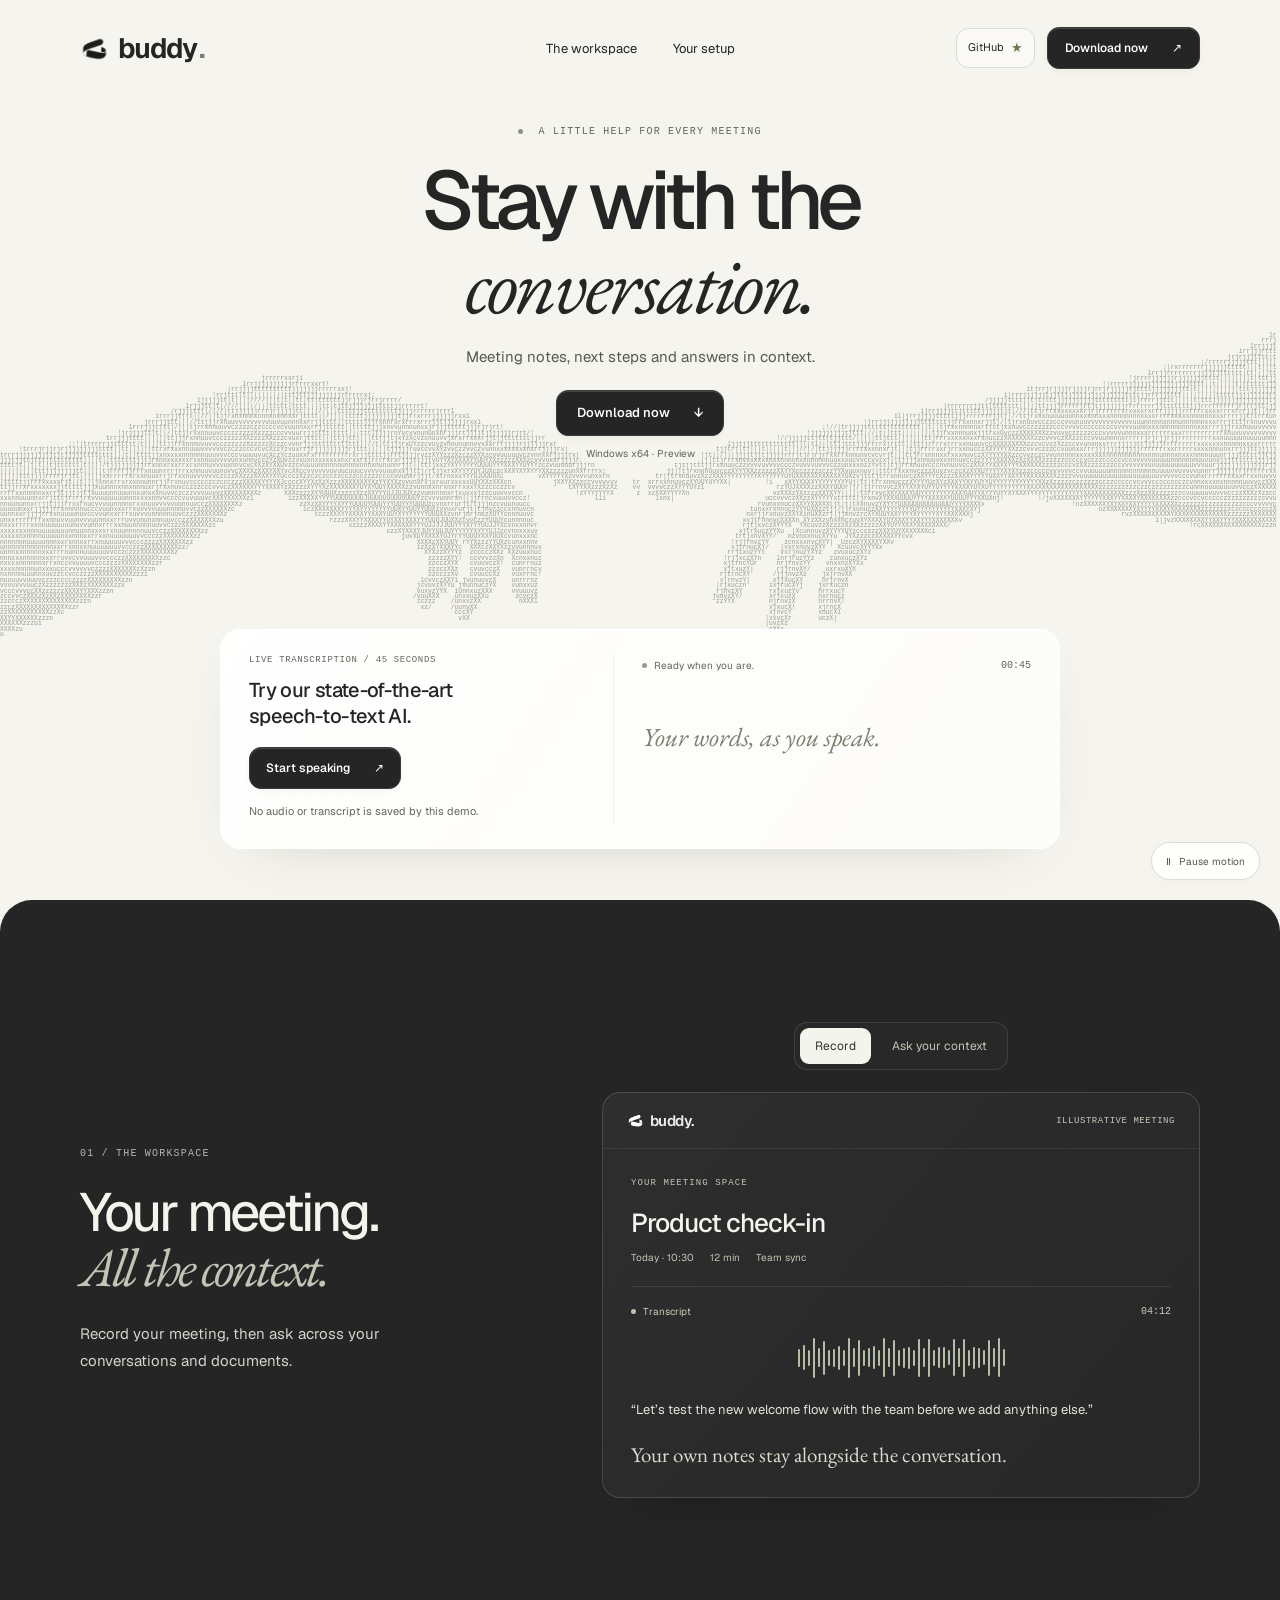
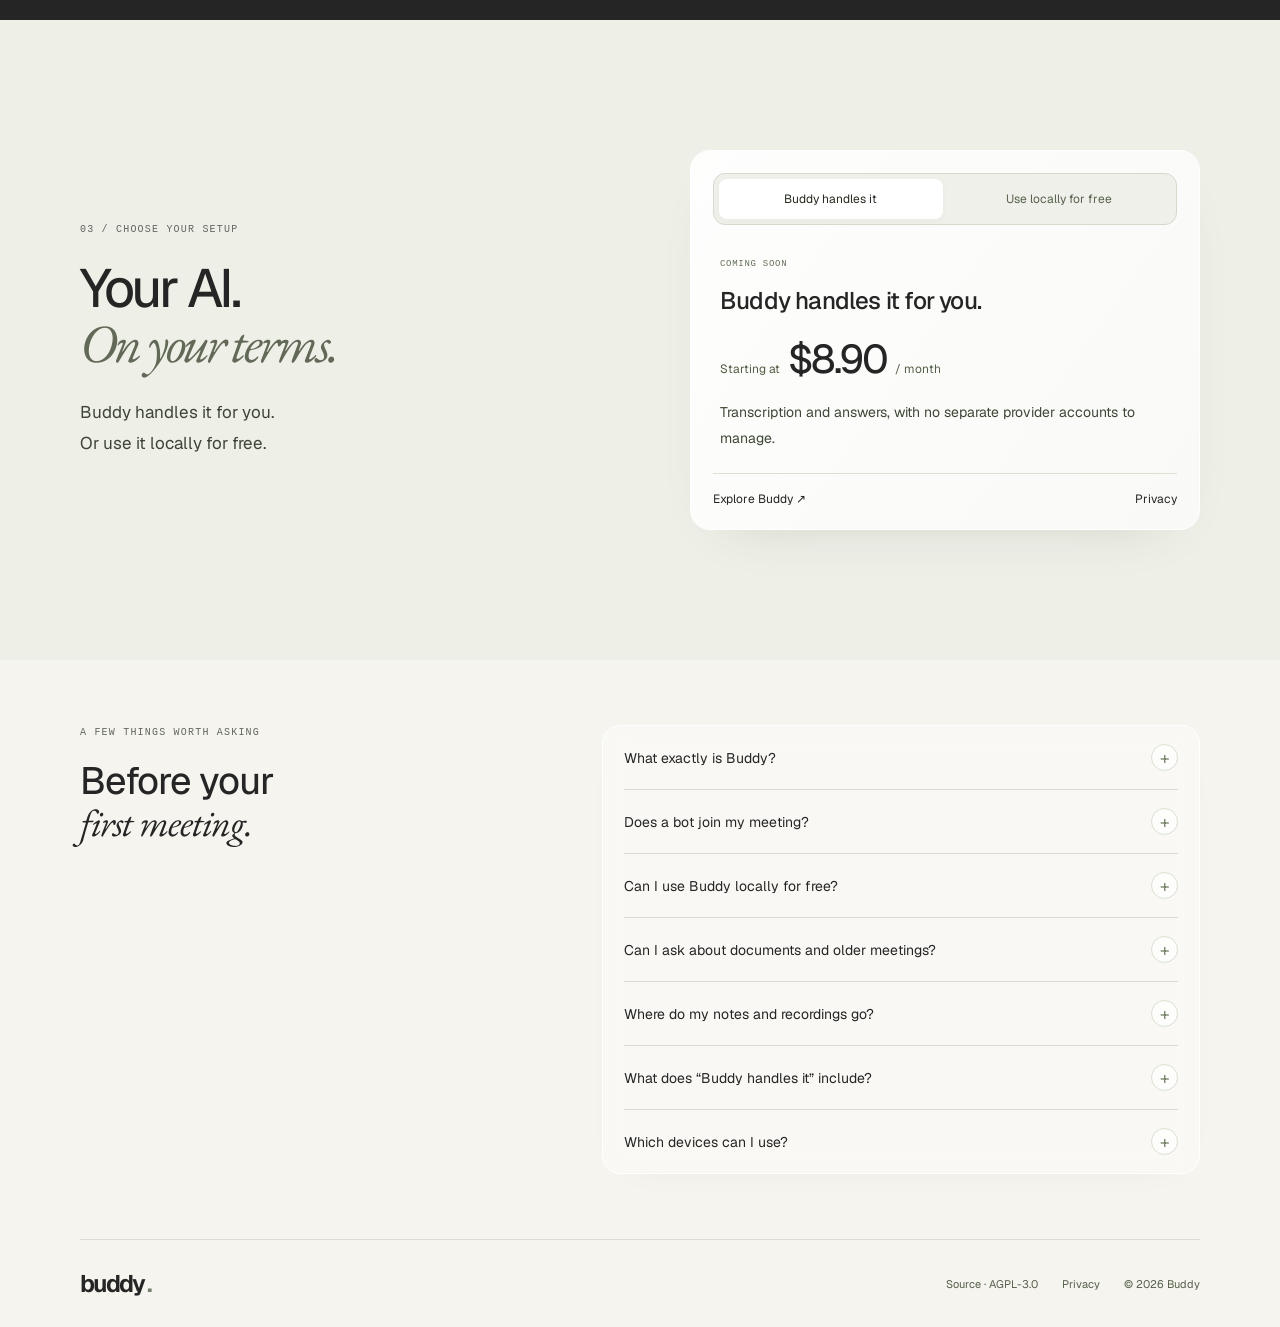
==== commit 0a557cdc: "Publish restored FAQ, free-local option and Windows download" ====
--- a/index.html
+++ b/index.html
@@ -1,20 +1,20 @@
 <!doctype html>
 <html lang="en" data-type="software">
 <head>
-<meta charset="utf-8"><meta name="viewport" content="width=device-width, initial-scale=1, viewport-fit=cover">
+<meta charset="utf-8"><script>if(location.protocol==='http:'&&/^(www\.)?meetbuddy\.me$/.test(location.hostname))location.replace('https://meetbuddy.me'+location.pathname+location.search+location.hash);</script><meta name="viewport" content="width=device-width, initial-scale=1, viewport-fit=cover">
 <meta name="theme-color" content="#f5f4ee"><meta name="description" content="Buddy is a meeting workspace for transcription, notes and answers from your meetings and documents.">
 <meta name="page-type" content="software"><meta name="site-kind" content="software">
 <meta property="og:title" content="Buddy — Stay with the conversation."><meta property="og:description" content="Meeting notes, transcripts and the context behind them."><meta property="og:type" content="website"><meta property="og:url" content="https://meetbuddy.me"><meta property="og:image" content="https://meetbuddy.me/site/social.png?v=hands-2"><meta name="twitter:card" content="summary_large_image">
 <link rel="canonical" href="https://meetbuddy.me"><link rel="icon" href="/buddy.png" type="image/png">
 <link rel="preload" href="/site/geist.woff2" as="font" type="font/woff2" crossorigin><link rel="preload" href="/site/editorial-italic.ttf" as="font" type="font/ttf" crossorigin>
-<link rel="stylesheet" href="/site/style.css?v=compact-1"><title>Buddy — Stay with the conversation.</title>
+<link rel="stylesheet" href="/site/style.css?v=download-1"><title>Buddy — Stay with the conversation.</title>
 </head>
 <body id="top">
 <a class="skip-link" href="#main">Skip to content</a>
 <header class="site-header wrap">
  <a href="#top" class="wordmark" aria-label="Buddy home"><img src="/brand/keepsake-mark.png" width="29" height="29" alt="">buddy<span>.</span></a>
  <nav class="desktop-nav" aria-label="Main navigation"><a href="#product">The workspace</a><a href="#privacy">Your setup</a></nav>
- <div class="header-actions"><a href="/app/?demo=home" class="button primary compact">Explore Buddy <span aria-hidden="true">↗</span></a><button class="menu-toggle" aria-label="Open navigation" aria-expanded="false" aria-controls="mobile-nav"><span></span><span></span></button></div>
+ <div class="header-actions"><a class="github-link" href="https://github.com/ilinii/buddy" target="_blank" rel="noopener noreferrer" aria-label="Buddy on GitHub, 0 stars"><span class="github-name">GitHub</span><span class="github-star" aria-hidden="true">★</span><span class="github-count">0</span></a><a href="https://github.com/ilinii/buddy/releases/download/v0.1.0-preview.1/Buddy-0.1.0-Windows-Setup.exe" class="button primary compact" aria-label="Download Buddy for Windows">Download now <span aria-hidden="true">↗</span></a><button class="menu-toggle" aria-label="Open navigation" aria-expanded="false" aria-controls="mobile-nav"><span></span><span></span></button></div>
 </header>
 <nav id="mobile-nav" class="mobile-nav" aria-label="Mobile navigation" hidden><a href="#product">The workspace <span>01</span></a><a href="#privacy">Your setup <span>03</span></a><a href="/app/?demo=home">Explore Buddy ↗</a></nav>
 <main id="main">
@@ -24,7 +24,7 @@
    <p class="eyebrow"><span class="status-dot"></span> A LITTLE HELP FOR EVERY MEETING</p>
    <h1 id="hero-title">Stay with the<br><em>conversation.</em></h1>
    <p class="hero-description">Meeting notes, next steps and answers in context.</p>
-   <a class="button primary hero-action" href="/app/?demo=home">Explore Buddy <span aria-hidden="true">↗</span></a>
+   <a class="button primary hero-action" href="https://github.com/ilinii/buddy/releases/download/v0.1.0-preview.1/Buddy-0.1.0-Windows-Setup.exe" aria-label="Download Buddy for Windows">Download now <span aria-hidden="true">↓</span></a><p class="download-platform">Windows x64 · Preview</p>
   </div>
   <!-- live demo:start -->
   <div class="voice-demo app-frame" id="voice-demo" data-gateway="https://buddy-voice-trial.lovely-ash-3133.chatgpt.site" aria-labelledby="voice-title" data-state="idle" data-visual>
@@ -35,11 +35,10 @@
  </section>
  <section class="workflow section-dark" id="product" aria-labelledby="workflow-title">
   <div class="wrap workspace-layout">
-   <div class="section-heading"><p class="eyebrow">01 / THE WORKSPACE</p><h2 id="workflow-title">Your meeting.<br><em>All the context.</em></h2><p>Record, review and ask about your meetings and documents in one place.</p></div>
+   <div class="section-heading"><p class="eyebrow">01 / THE WORKSPACE</p><h2 id="workflow-title">Your meeting.<br><em>All the context.</em></h2><p>Record your meeting, then ask across your conversations and documents.</p></div>
    <div class="workspace-tour" data-visual>
     <div class="workflow-steps" role="tablist" aria-label="Explore the meeting workspace">
      <button role="tab" id="step-record" aria-selected="true" aria-controls="workflow-panel" data-step="record">Record</button>
-     <button role="tab" id="step-review" aria-selected="false" aria-controls="workflow-panel" tabindex="-1" data-step="review">Review</button>
      <button role="tab" id="step-ask" aria-selected="false" aria-controls="workflow-panel" tabindex="-1" data-step="ask">Ask your context</button>
     </div>
     <div class="workflow-visual app-frame" role="tabpanel" tabindex="0" id="workflow-panel" aria-labelledby="step-record"><div class="demo-window-top"><span class="preview-brand"><img src="/brand/keepsake-mark.png" width="17" height="17" alt="">buddy.</span><span>ILLUSTRATIVE MEETING</span></div><div class="demo-workspace-body" id="workflow-screen"></div></div>
@@ -48,11 +47,11 @@
  </section>
  <section class="privacy-section" id="privacy" aria-labelledby="privacy-title">
   <div class="wrap setup-layout">
-   <div class="privacy-copy"><p class="eyebrow">03 / CHOOSE YOUR SETUP</p><h2 id="privacy-title">Your AI.<br><em>On your terms.</em></h2><p>Buddy handles it for you.<br>Or connect your own API keys.</p></div>
+   <div class="privacy-copy"><p class="eyebrow">03 / CHOOSE YOUR SETUP</p><h2 id="privacy-title">Your AI.<br><em>On your terms.</em></h2><p>Buddy handles it for you.<br>Or use it locally for free.</p></div>
    <div class="setup-card app-frame" data-visual>
     <div class="setup-tabs" role="tablist" aria-label="Explore Buddy setup options">
      <button id="setup-managed" role="tab" aria-selected="true" aria-controls="setup-panel" data-setup="managed">Buddy handles it</button>
-     <button id="setup-keys" role="tab" aria-selected="false" aria-controls="setup-panel" tabindex="-1" data-setup="keys">Your API keys</button>
+     <button id="setup-keys" role="tab" aria-selected="false" aria-controls="setup-panel" tabindex="-1" data-setup="keys">Use locally for free</button>
     </div>
     <div id="setup-panel" class="setup-panel" role="tabpanel" aria-labelledby="setup-managed" tabindex="0">
      <span class="setup-status">COMING SOON</span><h3>Buddy handles it for you.</h3><div class="setup-price"><span>Starting at</span><strong>$8.90</strong><span>/ month</span></div><p>Transcription and answers, with no separate provider accounts to manage.</p>
@@ -62,15 +61,20 @@
   </div>
  </section>
  <section class="questions-section wrap" id="questions" aria-labelledby="questions-title">
-  <h2 id="questions-title">A few questions.</h2><div class="faq-list">
-   <details><summary>Does a bot join my meeting?<span aria-hidden="true">+</span></summary><p>No. Buddy records through your device. Always let participants know before recording.</p></details>
-   <details><summary>What can I try today?<span aria-hidden="true">+</span></summary><p>The live speech demo above and the browser workspace with sample meetings, editable notes and local source search. Buddy-managed subscriptions are coming soon.</p></details>
-   <details><summary>Which devices can I use?<span aria-hidden="true">+</span></summary><p>Windows is the first desktop build. macOS and iPhone versions still need device testing. The browser workspace works on desktop and mobile; device workspaces currently stay separate.</p></details>
+  <div><p class="eyebrow">A FEW THINGS WORTH ASKING</p><h2 id="questions-title">Before your<br><em>first meeting.</em></h2></div>
+  <div class="faq-list">
+   <details><summary>What exactly is Buddy?<span aria-hidden="true">+</span></summary><div class="faq-answer"><p>A meeting workspace for recording conversations, writing your own notes, reviewing transcripts and asking questions across previous meetings and documents. Answers link back to their sources.</p></div></details>
+   <details><summary>Does a bot join my meeting?<span aria-hidden="true">+</span></summary><div class="faq-answer"><p>No. Buddy records through your device, using the audio sources you select. Let participants know before recording.</p></div></details>
+   <details><summary>Can I use Buddy locally for free?<span aria-hidden="true">+</span></summary><div class="faq-answer"><p>Yes. The Windows preview includes local speech recognition, editable notes and local source search. Optional cloud transcription and AI answers use your own provider keys; provider limits or costs can apply.</p></div></details>
+   <details><summary>Can I ask about documents and older meetings?<span aria-hidden="true">+</span></summary><div class="faq-answer"><p>Yes. Add documents and keep your meetings in Buddy, then ask from a meeting. Buddy retrieves relevant context and keeps source links alongside its answers. Cloud document processing needs your separate permission.</p></div></details>
+   <details><summary>Where do my notes and recordings go?<span aria-hidden="true">+</span></summary><div class="faq-answer"><p>Your workspace is saved on your device. Keeping audio is optional. On-device transcription stays local; a cloud provider receives the audio or context you authorize. The website voice trial keeps no audio or transcript in its application storage.</p></div></details>
+   <details><summary>What does “Buddy handles it” include?<span aria-hidden="true">+</span></summary><div class="faq-answer"><p>The planned managed option brings transcription and AI answers together without separate provider accounts. Pricing starts at $8.90/month. It is coming soon; the current website does not take payments or create managed accounts.</p></div></details>
+   <details><summary>Which devices can I use?<span aria-hidden="true">+</span></summary><div class="faq-answer"><p>The download is an unsigned Windows x64 preview. macOS and iPhone builds still need platform and device testing. You can also explore the <a href="/app/?demo=home">browser workspace</a>; device workspaces currently stay separate.</p></div></details>
   </div>
  </section>
 </main>
 <footer class="site-footer wrap"><a href="#top" class="wordmark" aria-label="Return to Buddy home">buddy<span>.</span></a><div><a href="https://github.com/ilinii/buddy" target="_blank" rel="noopener noreferrer">Source · AGPL-3.0</a><a href="/privacy.html">Privacy</a><span>© <span id="year">2026</span> Buddy</span></div></footer>
 <button class="motion-toggle" id="motion-toggle" aria-pressed="false" aria-label="Pause ambient animation"><span aria-hidden="true">Ⅱ</span><span class="motion-label">Pause motion</span></button>
 <dialog id="source-dialog" class="source-dialog"><div class="source-dialog-top"><span id="source-kind">MEETING TRANSCRIPT</span><button aria-label="Close source" class="close-source">×</button></div><h2 id="source-title">Product check-in</h2><p class="source-location" id="source-location">04:12 · Final transcript</p><blockquote id="source-quote"></blockquote><p class="source-disclaimer">Fictional content used to demonstrate source checking.</p><a href="/app/?demo=home" class="button primary">Explore Buddy <span aria-hidden="true">↗</span></a></dialog>
-<script type="module" src="/site/main.js?v=compact-1"></script>
+<script type="module" src="/site/main.js?v=download-1"></script>
 </body></html>
--- a/site/style.css
+++ b/site/style.css
@@ -20,3 +20,11 @@
 /* Keyboard focus remains visible while navigation scrolls. */
 button:focus-visible,a:focus-visible,[tabindex]:focus-visible,summary:focus-visible{outline:3px solid #4d6338;outline-offset:4px;scroll-margin-block:24px}
 .section-dark button:focus-visible,.section-dark a:focus-visible,.section-dark [tabindex]:focus-visible{outline-color:#d8e9c4}
+
+/* Public source and real download access; preserve the centered navigation. */
+.github-link{display:inline-flex;align-items:center;gap:7px;border:1px solid #d9dcd3;border-radius:12px;padding:10px 11px;font-size:11px;line-height:1.4;background:#ffffff75;white-space:nowrap;transition:background .2s,transform .2s}.github-link:hover{background:white;transform:translateY(-1px)}.github-star{color:#697753;font-size:13px}.github-count{font-variant-numeric:tabular-nums;min-width:8px}.download-platform{font-size:10px;line-height:1.5;color:#606858;margin-top:9px}.voice-demo{margin-top:166px}.faq-list{padding:0 21px;border:1px solid #fff;border-radius:18px;background:#ffffff69;box-shadow:0 12px 40px -34px #39482e25;backdrop-filter:blur(12px)}.faq-list details{interpolate-size:allow-keywords}.faq-list details:last-child{border-bottom:0}.faq-list summary{padding:18px 0;font-size:14px}.faq-list summary>span{display:grid;place-items:center;width:27px;height:27px;flex-shrink:0;border-radius:50%;background:#ffffff96;border:1px solid #d8dfcf;font-size:17px}.faq-list details[open] summary{font-weight:500}.faq-list details::details-content{block-size:0;overflow:hidden;transition:block-size .25s var(--ease),content-visibility .25s;transition-behavior:allow-discrete}.faq-list details[open]::details-content{block-size:auto}.questions-section h2{font-size:38px;line-height:1.1;margin-top:20px}.questions-section details p{padding-right:14px}.questions-section details a{text-decoration:underline;text-underline-offset:3px}.questions-section{align-items:start}.github-link:focus-visible{outline:3px solid #4d6338;outline-offset:4px}
+@media(max-width:1100px){.site-header{width:calc(100% - 48px)}.desktop-nav{gap:20px}.header-actions{gap:9px}.github-link{padding:9px;font-size:10px}.github-name{display:none}}
+@media(max-width:600px){.header-actions>.button{display:none}.github-name{display:inline}.github-link{font-size:11px;padding:10px}.header-actions{gap:10px}.site-header{width:calc(100% - 40px)}.voice-demo{margin-top:126px}.download-platform{font-size:10px;margin-top:8px}.questions-section h2{font-size:33px}.faq-list{padding-inline:17px}.faq-list summary{font-size:13px;min-height:65px;padding-block:16px}.questions-section{gap:27px}}
+@media(prefers-reduced-motion:reduce){.faq-list details::details-content{transition:none}}
+
+.download-platform{display:table;margin:8px auto 0;padding:2px 7px;border-radius:7px;background:#f5f4eef0}
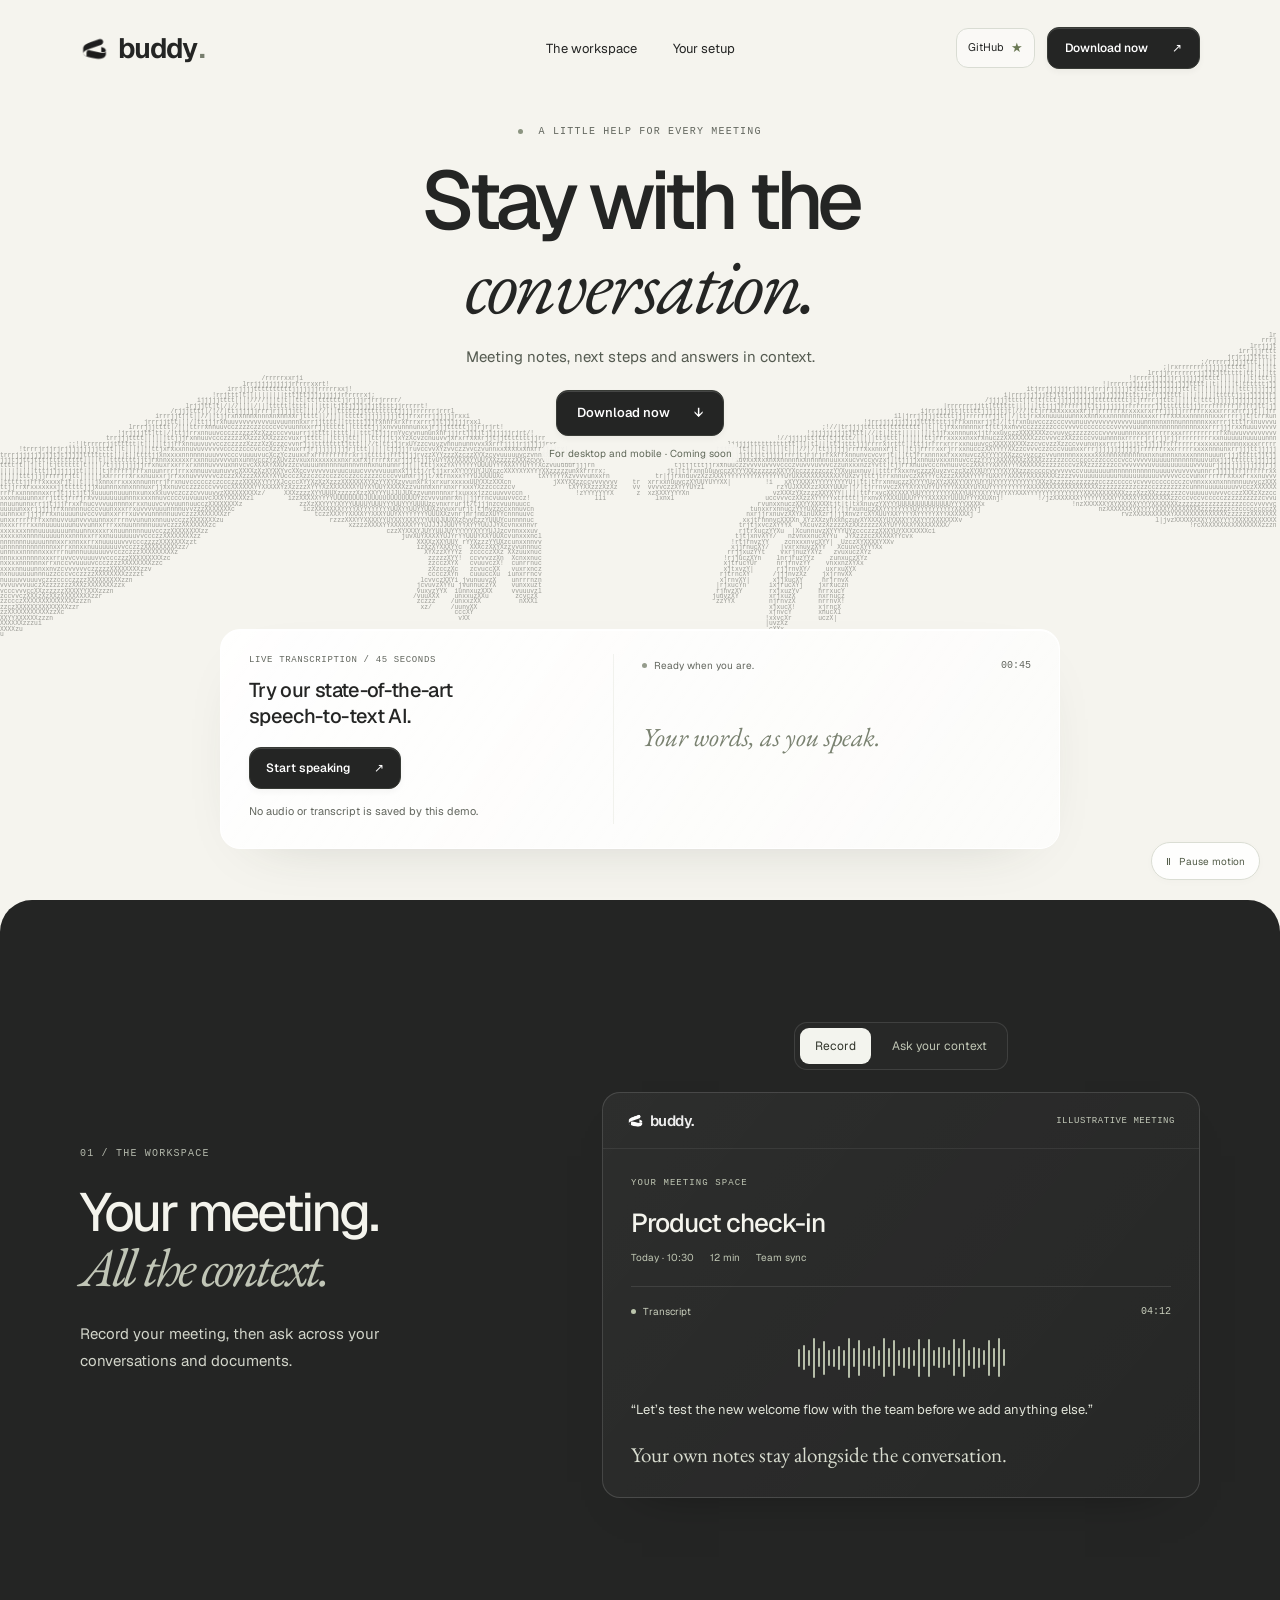
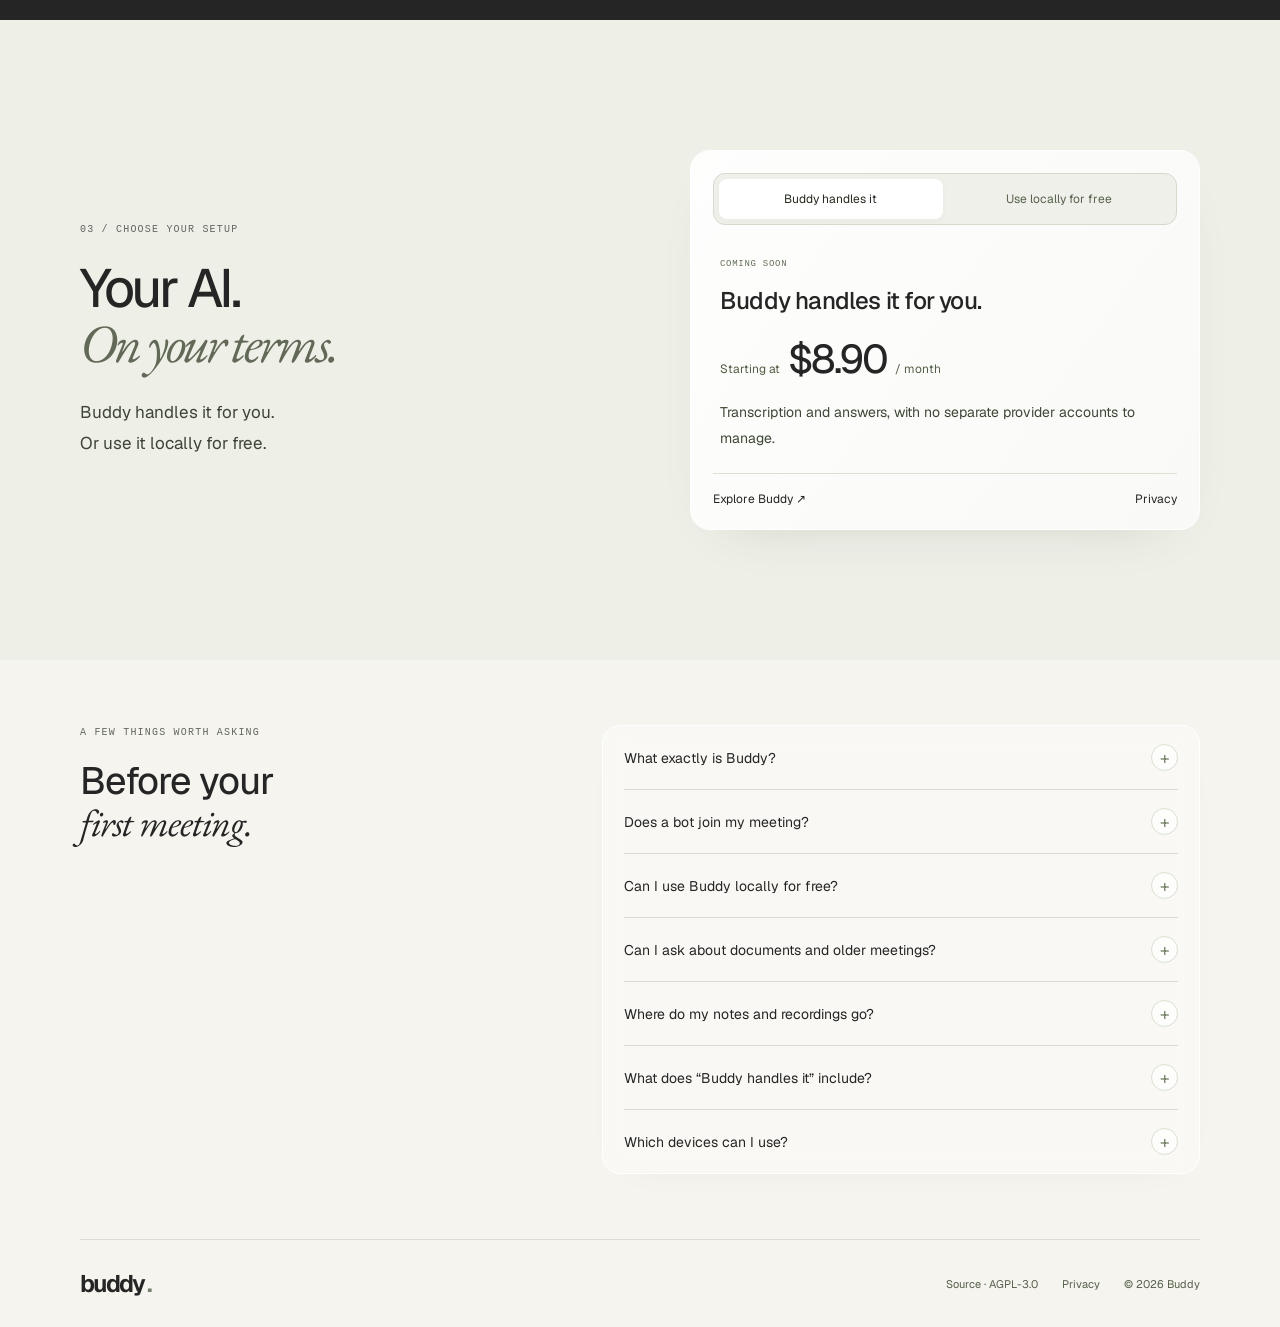
==== commit 1830a5b3: "Add Buddy download page and reliable inline branding" ====
--- a/index.html
+++ b/index.html
@@ -7,16 +7,16 @@
 <meta property="og:title" content="Buddy — Stay with the conversation."><meta property="og:description" content="Meeting notes, transcripts and the context behind them."><meta property="og:type" content="website"><meta property="og:url" content="https://meetbuddy.me"><meta property="og:image" content="https://meetbuddy.me/site/social.png?v=hands-2"><meta name="twitter:card" content="summary_large_image">
 <link rel="canonical" href="https://meetbuddy.me"><link rel="icon" href="/buddy.png" type="image/png">
 <link rel="preload" href="/site/geist.woff2" as="font" type="font/woff2" crossorigin><link rel="preload" href="/site/editorial-italic.ttf" as="font" type="font/ttf" crossorigin>
-<link rel="stylesheet" href="/site/style.css?v=download-1"><title>Buddy — Stay with the conversation.</title>
+<link rel="stylesheet" href="/site/style.css?v=devices-2"><title>Buddy — Stay with the conversation.</title>
 </head>
 <body id="top">
 <a class="skip-link" href="#main">Skip to content</a>
 <header class="site-header wrap">
- <a href="#top" class="wordmark" aria-label="Buddy home"><img src="/brand/keepsake-mark.png" width="29" height="29" alt="">buddy<span>.</span></a>
+ <a href="#top" class="wordmark" aria-label="Buddy home"><img src="[data-uri]" width="29" height="29" alt="">buddy<span>.</span></a>
  <nav class="desktop-nav" aria-label="Main navigation"><a href="#product">The workspace</a><a href="#privacy">Your setup</a></nav>
- <div class="header-actions"><a class="github-link" href="https://github.com/ilinii/buddy" target="_blank" rel="noopener noreferrer" aria-label="Buddy on GitHub, 0 stars"><span class="github-name">GitHub</span><span class="github-star" aria-hidden="true">★</span><span class="github-count">0</span></a><a href="https://github.com/ilinii/buddy/releases/download/v0.1.0-preview.1/Buddy-0.1.0-Windows-Setup.exe" class="button primary compact" aria-label="Download Buddy for Windows">Download now <span aria-hidden="true">↗</span></a><button class="menu-toggle" aria-label="Open navigation" aria-expanded="false" aria-controls="mobile-nav"><span></span><span></span></button></div>
+ <div class="header-actions"><a class="github-link" href="https://github.com/ilinii/buddy" target="_blank" rel="noopener noreferrer" aria-label="Buddy on GitHub, 0 stars"><span class="github-name">GitHub</span><span class="github-star" aria-hidden="true">★</span><span class="github-count">0</span></a><a href="/download/" class="button primary compact" aria-label="Download Buddy">Download now <span aria-hidden="true">↗</span></a><button class="menu-toggle" aria-label="Open navigation" aria-expanded="false" aria-controls="mobile-nav"><span></span><span></span></button></div>
 </header>
-<nav id="mobile-nav" class="mobile-nav" aria-label="Mobile navigation" hidden><a href="#product">The workspace <span>01</span></a><a href="#privacy">Your setup <span>03</span></a><a href="/app/?demo=home">Explore Buddy ↗</a></nav>
+<nav id="mobile-nav" class="mobile-nav" aria-label="Mobile navigation" hidden><a href="#product">The workspace <span>01</span></a><a href="#privacy">Your setup <span>03</span></a><a href="/download/">Download Buddy <span>↗</span></a></nav>
 <main id="main">
  <section class="hero" aria-labelledby="hero-title" data-enter>
   <canvas id="ascii-hands" class="ascii-hands" aria-hidden="true"></canvas>
@@ -24,7 +24,7 @@
    <p class="eyebrow"><span class="status-dot"></span> A LITTLE HELP FOR EVERY MEETING</p>
    <h1 id="hero-title">Stay with the<br><em>conversation.</em></h1>
    <p class="hero-description">Meeting notes, next steps and answers in context.</p>
-   <a class="button primary hero-action" href="https://github.com/ilinii/buddy/releases/download/v0.1.0-preview.1/Buddy-0.1.0-Windows-Setup.exe" aria-label="Download Buddy for Windows">Download now <span aria-hidden="true">↓</span></a><p class="download-platform">Windows x64 · Preview</p>
+   <a class="button primary hero-action" href="/download/" aria-label="Download Buddy">Download now <span aria-hidden="true">↓</span></a><p class="download-platform">For desktop and mobile · Coming soon</p>
   </div>
   <!-- live demo:start -->
   <div class="voice-demo app-frame" id="voice-demo" data-gateway="https://buddy-voice-trial.lovely-ash-3133.chatgpt.site" aria-labelledby="voice-title" data-state="idle" data-visual>
@@ -41,7 +41,7 @@
      <button role="tab" id="step-record" aria-selected="true" aria-controls="workflow-panel" data-step="record">Record</button>
      <button role="tab" id="step-ask" aria-selected="false" aria-controls="workflow-panel" tabindex="-1" data-step="ask">Ask your context</button>
     </div>
-    <div class="workflow-visual app-frame" role="tabpanel" tabindex="0" id="workflow-panel" aria-labelledby="step-record"><div class="demo-window-top"><span class="preview-brand"><img src="/brand/keepsake-mark.png" width="17" height="17" alt="">buddy.</span><span>ILLUSTRATIVE MEETING</span></div><div class="demo-workspace-body" id="workflow-screen"></div></div>
+    <div class="workflow-visual app-frame" role="tabpanel" tabindex="0" id="workflow-panel" aria-labelledby="step-record"><div class="demo-window-top"><span class="preview-brand"><img src="[data-uri]" width="17" height="17" alt="">buddy.</span><span>ILLUSTRATIVE MEETING</span></div><div class="demo-workspace-body" id="workflow-screen"></div></div>
    </div>
   </div>
  </section>
@@ -69,12 +69,12 @@
    <details><summary>Can I ask about documents and older meetings?<span aria-hidden="true">+</span></summary><div class="faq-answer"><p>Yes. Add documents and keep your meetings in Buddy, then ask from a meeting. Buddy retrieves relevant context and keeps source links alongside its answers. Cloud document processing needs your separate permission.</p></div></details>
    <details><summary>Where do my notes and recordings go?<span aria-hidden="true">+</span></summary><div class="faq-answer"><p>Your workspace is saved on your device. Keeping audio is optional. On-device transcription stays local; a cloud provider receives the audio or context you authorize. The website voice trial keeps no audio or transcript in its application storage.</p></div></details>
    <details><summary>What does “Buddy handles it” include?<span aria-hidden="true">+</span></summary><div class="faq-answer"><p>The planned managed option brings transcription and AI answers together without separate provider accounts. Pricing starts at $8.90/month. It is coming soon; the current website does not take payments or create managed accounts.</p></div></details>
-   <details><summary>Which devices can I use?<span aria-hidden="true">+</span></summary><div class="faq-answer"><p>The download is an unsigned Windows x64 preview. macOS and iPhone builds still need platform and device testing. You can also explore the <a href="/app/?demo=home">browser workspace</a>; device workspaces currently stay separate.</p></div></details>
+   <details><summary>Which devices can I use?<span aria-hidden="true">+</span></summary><div class="faq-answer"><p>Windows, macOS, iOS and Android downloads are all marked coming soon on our <a href="/download/">download page</a>. In the meantime, try the voice demo or explore the <a href="/app/?demo=home">browser workspace</a>. Native platform testing is still in progress; device workspaces currently stay separate.</p></div></details>
   </div>
  </section>
 </main>
 <footer class="site-footer wrap"><a href="#top" class="wordmark" aria-label="Return to Buddy home">buddy<span>.</span></a><div><a href="https://github.com/ilinii/buddy" target="_blank" rel="noopener noreferrer">Source · AGPL-3.0</a><a href="/privacy.html">Privacy</a><span>© <span id="year">2026</span> Buddy</span></div></footer>
 <button class="motion-toggle" id="motion-toggle" aria-pressed="false" aria-label="Pause ambient animation"><span aria-hidden="true">Ⅱ</span><span class="motion-label">Pause motion</span></button>
 <dialog id="source-dialog" class="source-dialog"><div class="source-dialog-top"><span id="source-kind">MEETING TRANSCRIPT</span><button aria-label="Close source" class="close-source">×</button></div><h2 id="source-title">Product check-in</h2><p class="source-location" id="source-location">04:12 · Final transcript</p><blockquote id="source-quote"></blockquote><p class="source-disclaimer">Fictional content used to demonstrate source checking.</p><a href="/app/?demo=home" class="button primary">Explore Buddy <span aria-hidden="true">↗</span></a></dialog>
-<script type="module" src="/site/main.js?v=download-1"></script>
+<script type="module" src="/site/main.js?v=devices-2"></script>
 </body></html>
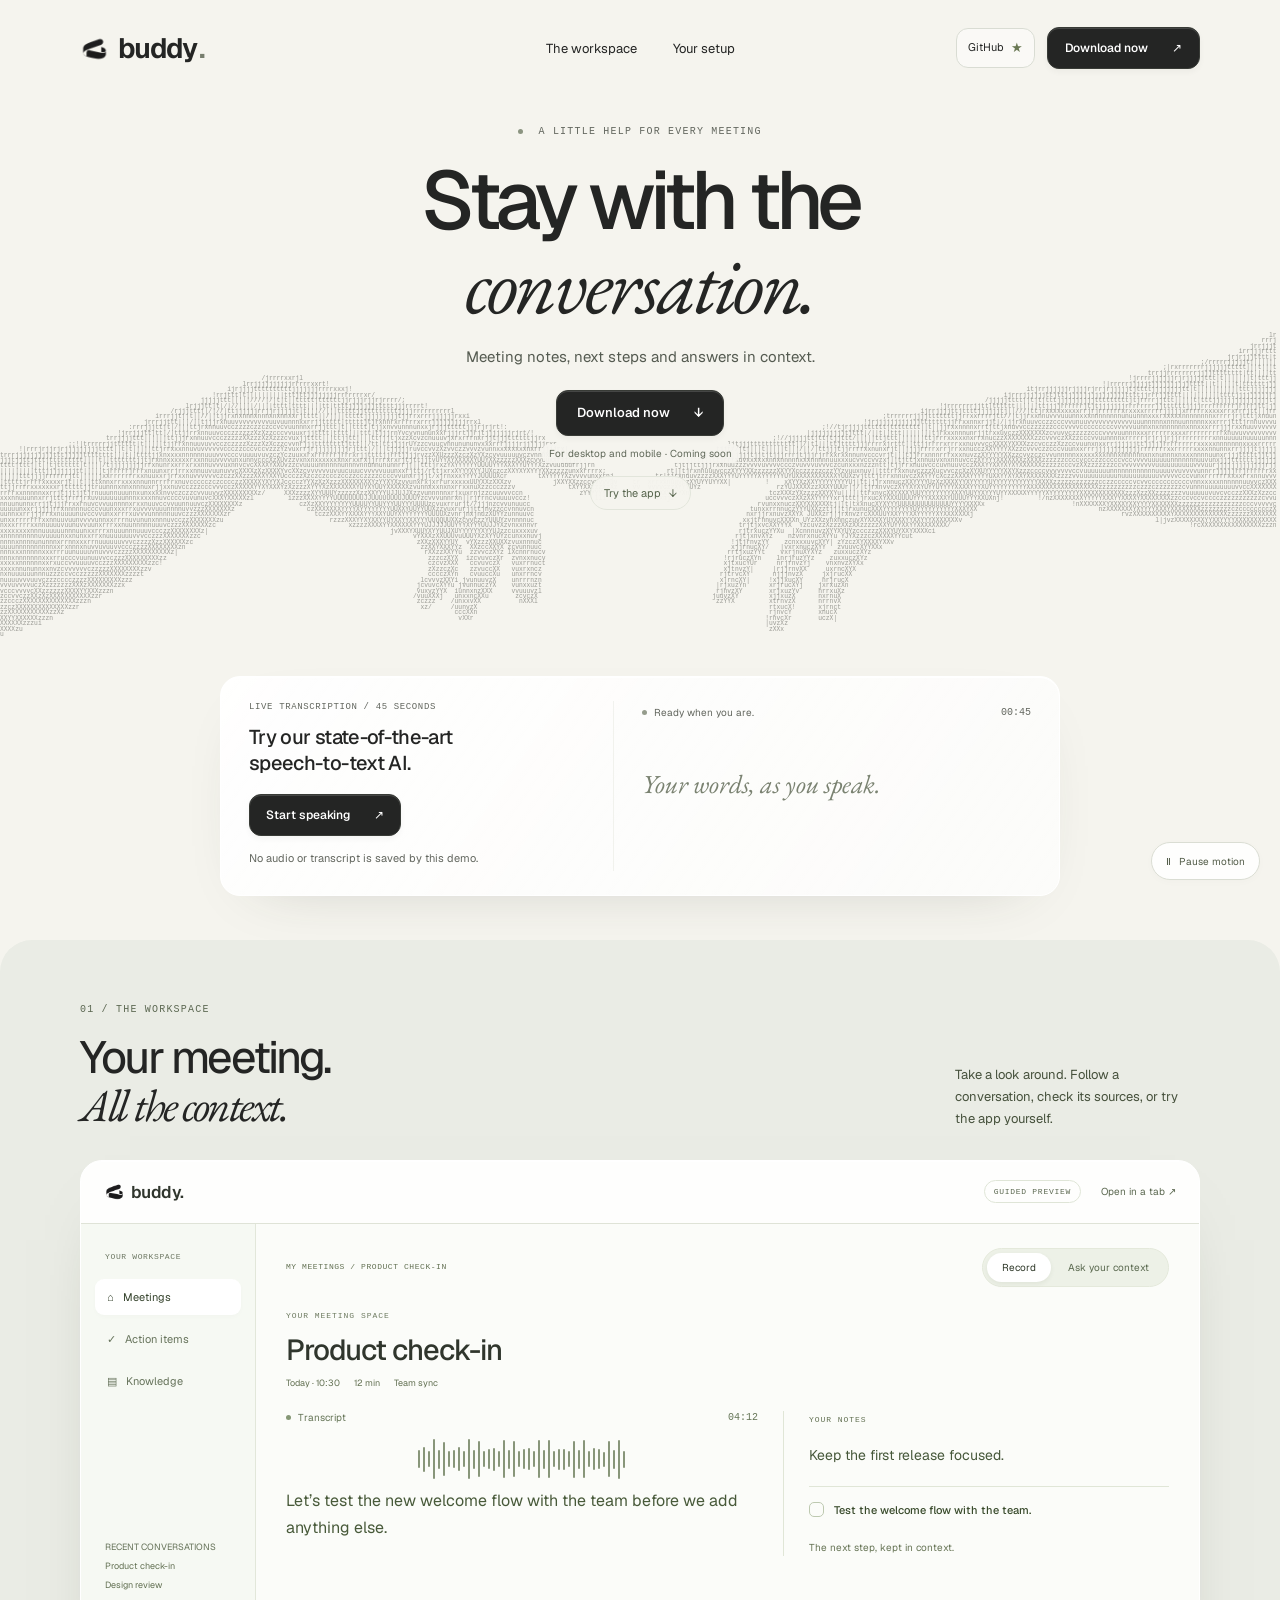
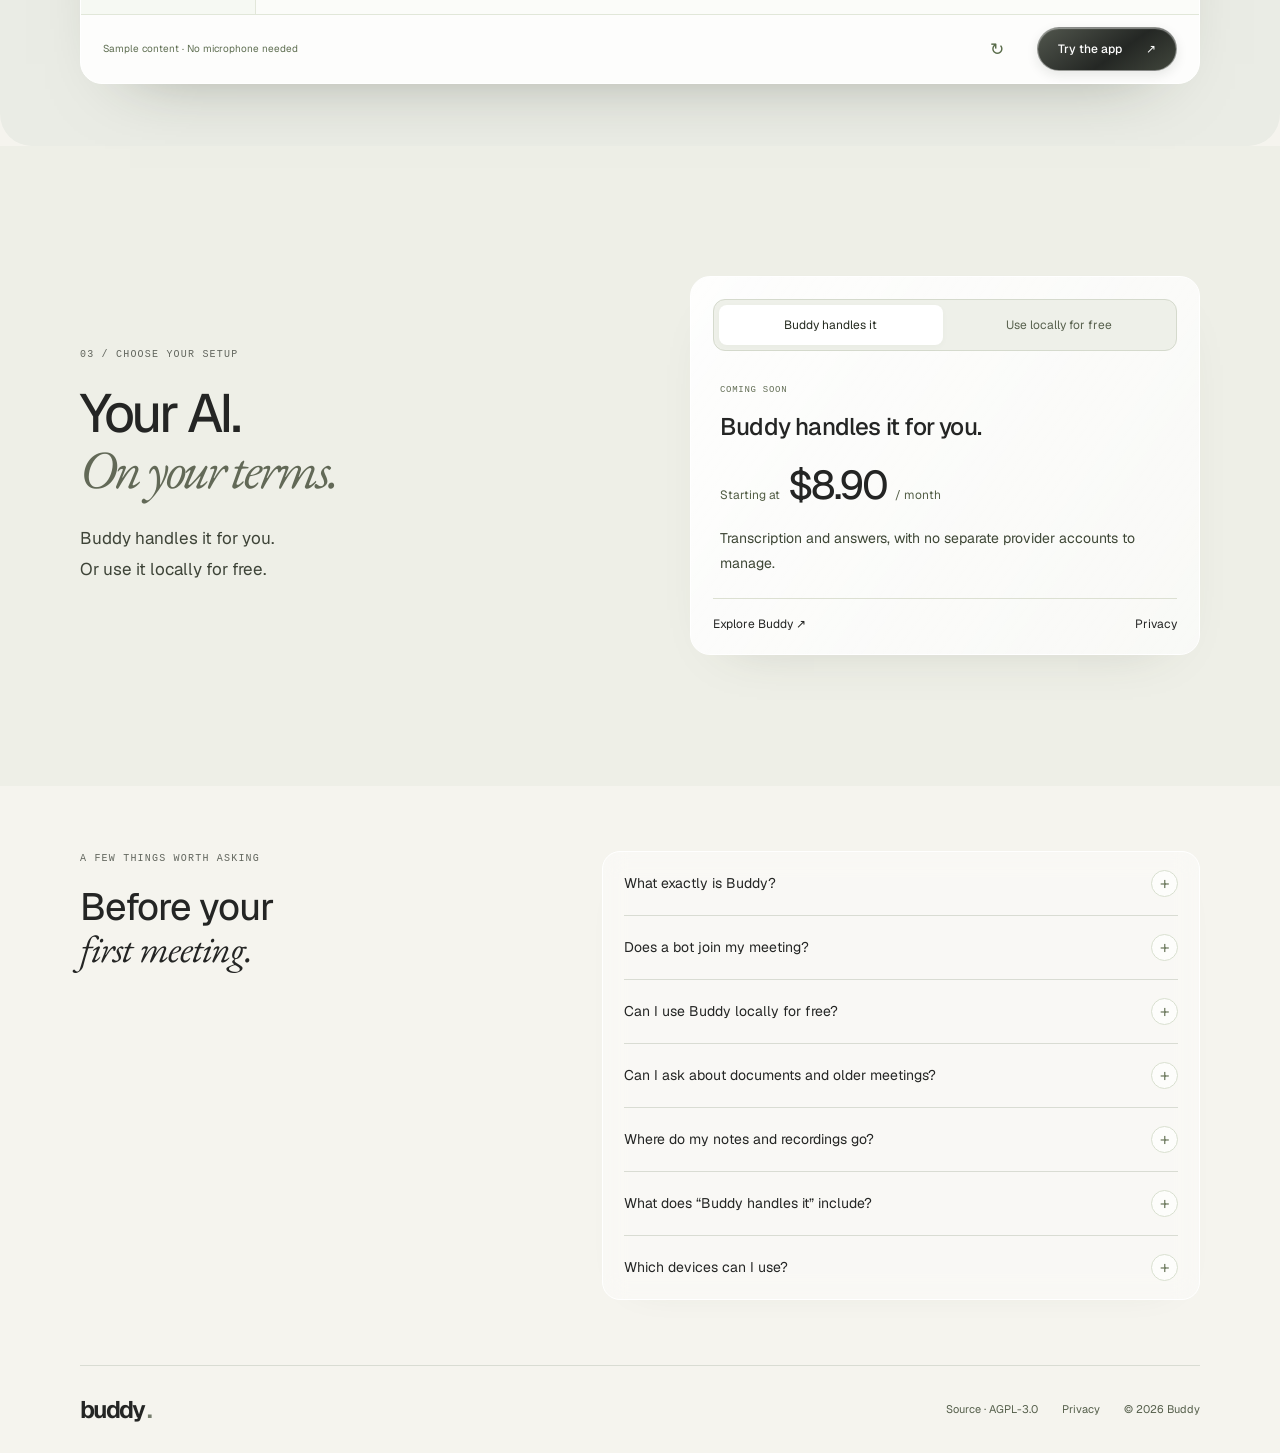
==== commit d6a2440a: "Publish interactive Buddy demo and glass platform dock" ====
--- a/index.html
+++ b/index.html
@@ -7,7 +7,7 @@
 <meta property="og:title" content="Buddy — Stay with the conversation."><meta property="og:description" content="Meeting notes, transcripts and the context behind them."><meta property="og:type" content="website"><meta property="og:url" content="https://meetbuddy.me"><meta property="og:image" content="https://meetbuddy.me/site/social.png?v=hands-2"><meta name="twitter:card" content="summary_large_image">
 <link rel="canonical" href="https://meetbuddy.me"><link rel="icon" href="/buddy.png" type="image/png">
 <link rel="preload" href="/site/geist.woff2" as="font" type="font/woff2" crossorigin><link rel="preload" href="/site/editorial-italic.ttf" as="font" type="font/ttf" crossorigin>
-<link rel="stylesheet" href="/site/style.css?v=devices-2"><title>Buddy — Stay with the conversation.</title>
+<link rel="stylesheet" href="/site/style.css?v=showcase-3"><link rel="stylesheet" href="/site/showcase.css?v=showcase-3"><title>Buddy — Stay with the conversation.</title>
 </head>
 <body id="top">
 <a class="skip-link" href="#main">Skip to content</a>
@@ -24,7 +24,7 @@
    <p class="eyebrow"><span class="status-dot"></span> A LITTLE HELP FOR EVERY MEETING</p>
    <h1 id="hero-title">Stay with the<br><em>conversation.</em></h1>
    <p class="hero-description">Meeting notes, next steps and answers in context.</p>
-   <a class="button primary hero-action" href="/download/" aria-label="Download Buddy">Download now <span aria-hidden="true">↓</span></a><p class="download-platform">For desktop and mobile · Coming soon</p>
+   <a class="button primary hero-action" href="/download/" aria-label="Download Buddy">Download now <span aria-hidden="true">↓</span></a><p class="download-platform">For desktop and mobile · Coming soon</p><a class="hero-demo-link" href="#product" data-launch-demo>Try the app <span aria-hidden="true">↓</span></a>
   </div>
   <!-- live demo:start -->
   <div class="voice-demo app-frame" id="voice-demo" data-gateway="https://buddy-voice-trial.lovely-ash-3133.chatgpt.site" aria-labelledby="voice-title" data-state="idle" data-visual>
@@ -33,18 +33,7 @@
   </div>
   <!-- live demo:end -->
  </section>
- <section class="workflow section-dark" id="product" aria-labelledby="workflow-title">
-  <div class="wrap workspace-layout">
-   <div class="section-heading"><p class="eyebrow">01 / THE WORKSPACE</p><h2 id="workflow-title">Your meeting.<br><em>All the context.</em></h2><p>Record your meeting, then ask across your conversations and documents.</p></div>
-   <div class="workspace-tour" data-visual>
-    <div class="workflow-steps" role="tablist" aria-label="Explore the meeting workspace">
-     <button role="tab" id="step-record" aria-selected="true" aria-controls="workflow-panel" data-step="record">Record</button>
-     <button role="tab" id="step-ask" aria-selected="false" aria-controls="workflow-panel" tabindex="-1" data-step="ask">Ask your context</button>
-    </div>
-    <div class="workflow-visual app-frame" role="tabpanel" tabindex="0" id="workflow-panel" aria-labelledby="step-record"><div class="demo-window-top"><span class="preview-brand"><img src="[data-uri]" width="17" height="17" alt="">buddy.</span><span>ILLUSTRATIVE MEETING</span></div><div class="demo-workspace-body" id="workflow-screen"></div></div>
-   </div>
-  </div>
- </section>
+ <section class="workflow section-dark" id="product" aria-labelledby="workflow-title"><div class="wrap workspace-layout"><div class="section-heading"><p class="eyebrow">01 / THE WORKSPACE</p><h2 id="workflow-title">Your meeting.<br><em>All the context.</em></h2><p>Take a look around. Follow a conversation, check its sources, or try the app yourself.</p></div><div class="workspace-tour" data-visual><div class="demo-window" role="region" aria-label="Buddy app demo" data-app-demo data-demo="tour"><div class="demo-window-bar"><span class="preview-brand"><img src="[data-uri]" width="21" height="21" alt="">buddy.</span><span class="demo-mode-label">GUIDED PREVIEW</span><a class="demo-external" href="/app/?demo=meeting&amp;showcase=1" target="_blank" rel="noopener">Open in a tab ↗</a></div><div class="demo-tour-body"><aside class="demo-rail" aria-hidden="true"><p class="demo-rail-title">YOUR WORKSPACE</p><span class="demo-rail-item" data-current>⌂ &nbsp; Meetings</span><span class="demo-rail-item">✓ &nbsp; Action items</span><span class="demo-rail-item">▤ &nbsp; Knowledge</span><div class="demo-rail-foot">RECENT CONVERSATIONS<span>Product check-in</span><span>Design review</span></div></aside><div class="demo-tour-main"><div class="demo-guide-top"><p class="eyebrow">MY MEETINGS / PRODUCT CHECK-IN</p><div class="workflow-steps" role="tablist" aria-label="Explore the meeting workspace"><button role="tab" id="step-record" aria-selected="true" aria-controls="workflow-panel" data-step="record">Record</button><button role="tab" id="step-ask" aria-selected="false" aria-controls="workflow-panel" tabindex="-1" data-step="ask">Ask your context</button></div></div><div class="workflow-visual app-frame" role="tabpanel" tabindex="0" id="workflow-panel" aria-labelledby="step-record"><div class="demo-workspace-body" id="workflow-screen"></div></div></div></div><div class="live-app-slot" data-demo-slot hidden></div><div class="demo-window-foot"><span data-demo-status>Sample content · No microphone needed</span><button class="demo-replay" data-demo-replay aria-label="Replay sample captions">↻</button><button class="sheen-button" data-demo-open>Try the app <span aria-hidden="true">↗</span></button><button class="sheen-button" data-demo-back hidden>Back to preview <span aria-hidden="true">↙</span></button></div></div></div></div></section>
  <section class="privacy-section" id="privacy" aria-labelledby="privacy-title">
   <div class="wrap setup-layout">
    <div class="privacy-copy"><p class="eyebrow">03 / CHOOSE YOUR SETUP</p><h2 id="privacy-title">Your AI.<br><em>On your terms.</em></h2><p>Buddy handles it for you.<br>Or use it locally for free.</p></div>
@@ -76,5 +65,5 @@
 <footer class="site-footer wrap"><a href="#top" class="wordmark" aria-label="Return to Buddy home">buddy<span>.</span></a><div><a href="https://github.com/ilinii/buddy" target="_blank" rel="noopener noreferrer">Source · AGPL-3.0</a><a href="/privacy.html">Privacy</a><span>© <span id="year">2026</span> Buddy</span></div></footer>
 <button class="motion-toggle" id="motion-toggle" aria-pressed="false" aria-label="Pause ambient animation"><span aria-hidden="true">Ⅱ</span><span class="motion-label">Pause motion</span></button>
 <dialog id="source-dialog" class="source-dialog"><div class="source-dialog-top"><span id="source-kind">MEETING TRANSCRIPT</span><button aria-label="Close source" class="close-source">×</button></div><h2 id="source-title">Product check-in</h2><p class="source-location" id="source-location">04:12 · Final transcript</p><blockquote id="source-quote"></blockquote><p class="source-disclaimer">Fictional content used to demonstrate source checking.</p><a href="/app/?demo=home" class="button primary">Explore Buddy <span aria-hidden="true">↗</span></a></dialog>
-<script type="module" src="/site/main.js?v=devices-2"></script>
+<script type="module" src="/site/main.js?v=showcase-3"></script>
 </body></html>
--- a/site/showcase.css
+++ b/site/showcase.css
@@ -0,0 +1,27 @@
+/* Buddy-owned glass, step controls and sample text motion. No registry source. */
+.sheen-button{position:relative;isolation:isolate;overflow:hidden;border-radius:50px!important;background:linear-gradient(145deg,#52574e,#242724 58%,#41463c)!important;border:1px solid #ffffff70!important;box-shadow:inset 0 1px 1px #ffffff70,0 4px 12px #22271d1a!important;color:#fff!important;min-height:44px;padding:12px 20px;font-size:12px;font-weight:500;display:inline-flex;align-items:center;justify-content:center;gap:24px;white-space:nowrap;transition:transform .25s,box-shadow .25s}
+.sheen-button:before{content:'';position:absolute;inset:-150% -50%;z-index:-1;pointer-events:none;background:linear-gradient(105deg,transparent 42%,#ffffff28 49%,transparent 58%);transform:translateX(-55%);transition:transform .8s cubic-bezier(.2,.7,.2,1)}.sheen-button:hover:before,.sheen-button:focus-visible:before{transform:translateX(55%)}.sheen-button:hover{transform:translateY(-2px);box-shadow:inset 0 1px 1px #ffffff70,0 7px 18px #22271d26!important}.sheen-button:active{transform:scale(.98)}
+.workflow.section-dark{background:#eaece5;color:var(--ink);border-radius:32px}.workspace-layout{display:block;min-height:0;padding-block:62px}.workflow .section-heading{display:flex;align-items:flex-end;justify-content:space-between;gap:30px;margin-bottom:30px}.workflow .section-heading>.eyebrow{color:#5c6852;align-self:flex-start}.workflow .section-heading h2{font-size:45px;line-height:1.08;margin:0 auto 0 0;max-width:530px}.workflow .section-heading h2 em{color:inherit}.workflow .section-heading>p:last-child{color:#46513c;font-size:13px;line-height:1.7;max-width:245px;margin:0}.workspace-tour{max-width:none}
+.demo-window{position:relative;background:#fbfcf9;border:1px solid #ffffff;border-radius:22px;box-shadow:0 30px 70px -50px #20291a80,inset 0 1px 0 #fff;overflow:hidden;isolation:isolate;text-align:left;color:#30362d}
+.demo-window-bar{display:flex;align-items:center;gap:20px;min-height:63px;padding:13px 23px;background:#ffffffc7;border-bottom:1px solid #dfe3d7}.demo-window-bar .preview-brand{color:#30362d;font-size:17px}.demo-window-bar .preview-brand img{filter:none}.demo-mode-label{margin-left:auto;font:8px var(--mono);letter-spacing:.09em;color:#5b6850;border:1px solid #dfe5d7;border-radius:40px;padding:6px 9px}.demo-external{font-size:10px;color:#5b6850;white-space:nowrap}.demo-external:hover{text-decoration:underline;text-underline-offset:4px}
+.demo-tour-body{display:grid;grid-template-columns:175px 1fr;min-height:390px}.demo-rail{padding:23px 14px;background:#f0f3eb70;border-right:1px solid #e2e7da;display:flex;flex-direction:column;gap:6px}.demo-rail-title{font:8px var(--mono);letter-spacing:.08em;color:#6c7762;margin:5px 10px 12px}.demo-rail-item{font-size:11px;color:#66735b;padding:11px 12px;border-radius:9px}.demo-rail-item[data-current]{background:#fff;box-shadow:0 2px 5px #2a351b05;color:#35432c}.demo-rail-foot{margin-top:auto;font-size:9px;color:#647157;padding:15px 10px 0}.demo-rail-foot span{display:block;margin-top:7px;font-size:9px;color:#627052}
+.demo-tour-main{min-width:0;padding:24px 30px}.demo-guide-top{display:flex;align-items:center;justify-content:space-between;gap:20px;margin-bottom:23px}.demo-guide-top>.eyebrow{font-size:8px;letter-spacing:.07em;color:#627052}.workflow-steps{margin:0;background:#edf1e7;border:1px solid #e4e9db;gap:2px;padding:4px;border-radius:50px}.workflow-steps button{padding:8px 15px;color:#59684e;font-size:10px;border-radius:50px}.workflow-steps button[aria-selected=true]{background:white;box-shadow:0 2px 5px #23361710;color:#2e3828}.workflow-steps button:hover{color:#303a29}
+.workflow-visual{border:0;border-radius:0;background:none;box-shadow:none;overflow:visible}.demo-workspace-body{padding:0;min-height:274px}.demo-workspace-body>.eyebrow{color:#6d7a60;font-size:8px}.demo-workspace-body h3{color:#30362d;font-size:29px;letter-spacing:-1px;margin-top:12px}.demo-small-meta{color:#627052;font-size:9px;gap:14px;margin-top:10px}.demo-recorder{border-color:#e0e6d7;margin-top:20px;max-width:500px}.demo-recorder>div:first-child{color:#647456}.demo-recorder .capture-led{background:#859775}.waveform{height:46px;margin:12px 0 5px}.waveform i{background:#88967a}.demo-recorder>p{color:#485a3a;font-size:16px;line-height:1.7}.demo-personal-note{color:#67765b;font-size:11px;margin-top:18px}.demo-note-line{display:flex;align-items:center;gap:10px;border-top:1px solid #e0e6d7;padding-top:15px;margin-top:18px;font-size:11px;color:#657758}.demo-note-line strong{font-weight:500;color:#394b2c}.demo-note-line>span{border:1px solid #bdc9b0;border-radius:5px;width:15px;height:15px;flex:none}
+.demo-window-foot{min-height:69px;padding:12px 22px;display:flex;align-items:center;gap:20px;border-top:1px solid #e1e7d9;background:#fff8}.demo-window-foot>[data-demo-status]{font-size:10px;color:#5e6e51;margin-right:auto;line-height:1.6}.demo-replay{background:none;border:0;min-height:40px;min-width:40px;font-size:17px;color:#586b49;border-radius:50px;transition:background .2s}.demo-replay:hover{background:#e9eedf}.demo-window-foot [hidden]{display:none!important}
+.demo-ask-citation{background:#fff;border-color:#e2e9d8;color:#536448;padding:9px 11px;font-size:10px}.demo-ask-citation:hover{background:#f3f7ed;color:#293d1d}.demo-ask-citation>span:first-child{background:#edf2e6;color:#536747}.demo-ask-citation>span:last-child{color:#6a7a5d}.question-options{margin-top:20px;gap:6px}.question-options button{font-size:10px;color:#5d7050;background:#edf2e6;border-color:#dce5d2;padding:8px 11px;min-height:35px}.question-options button[aria-pressed=true]{color:#33482a;background:#e0e9d7;border-color:#cbd7be}.answer-status{font-size:8px;color:#627052;margin-top:20px}.sample-answer{font-size:15px;color:#35482c;line-height:1.8;margin-top:10px;min-height:60px;max-width:650px}.answer-sources{margin-top:18px}.sample-word{display:inline;animation:sample-sharpen .4s ease both}@keyframes sample-sharpen{from{filter:blur(5px);opacity:0}to{filter:blur(0);opacity:1}}
+.live-app-slot{height:610px;background:#f7f8f5}.live-app-slot[hidden]{display:none}.live-app-slot iframe{display:block;width:100%;height:100%;border:0}.demo-window[data-demo=live] .demo-tour-body{display:none}.demo-window[data-demo=live] .demo-window-bar{min-height:52px}.demo-window[data-demo=live] .demo-mode-label{background:#eef3e7}.demo-window[data-demo=live] [data-demo-back]{display:inline-flex}
+.hero-demo-link{display:table;margin:13px auto 0;font-size:11px;color:#55634b;position:relative}.hero-demo-link:hover{text-decoration:underline;text-underline-offset:4px}
+html[data-motion=paused] .sample-word{animation:none}html[data-motion=paused] .waveform i{animation-play-state:paused}
+@media(max-width:1000px){.demo-tour-body{grid-template-columns:140px 1fr}.demo-tour-main{padding:23px}.workflow .section-heading>.eyebrow{display:none}.workflow .section-heading h2{font-size:40px}.workflow .section-heading>p:last-child{max-width:240px}.demo-rail{padding-inline:9px}.live-app-slot{height:620px}}
+@media(max-width:600px){.workspace-layout{padding-block:42px}.workflow.section-dark{border-radius:24px}.workflow .section-heading{display:block;margin-bottom:24px}.workflow .section-heading h2{font-size:36px}.workflow .section-heading>p:last-child{font-size:13px;margin-top:13px;max-width:285px}.demo-window{border-radius:18px}.demo-window-bar{min-height:56px;padding:12px 16px;gap:10px}.demo-window-bar .preview-brand{font-size:16px}.demo-mode-label{font-size:7px;padding:5px 7px}.demo-external{font-size:9px}.demo-tour-body{grid-template-columns:1fr;min-height:345px}.demo-rail{display:none}.demo-tour-main{padding:20px 18px}.demo-guide-top{display:block;margin-bottom:20px}.demo-guide-top>.eyebrow{margin-bottom:12px}.workflow-steps{width:max-content;max-width:100%;margin:0}.workflow-steps button{flex:none;padding:8px 13px;font-size:10px}.demo-workspace-body h3{font-size:24px}.demo-recorder>p{font-size:14px}.sample-answer{font-size:13px;line-height:1.8;min-height:95px}.question-options{flex-wrap:wrap;margin-top:15px}.question-options button{font-size:10px;min-height:38px;padding:7px 9px}.answer-sources{display:flex;flex-wrap:wrap;gap:5px}.demo-ask-citation{font-size:9px;min-height:34px;padding:8px}.demo-window-foot{padding:12px 15px;gap:8px;flex-wrap:wrap}.demo-window-foot>[data-demo-status]{font-size:9px;max-width:145px;flex:1}.demo-window-foot .sheen-button{padding:11px 15px;font-size:11px;gap:13px}.demo-replay{min-width:32px;font-size:16px}.live-app-slot{height:620px}.demo-note-line{font-size:10px;line-height:1.7;align-items:flex-start}.demo-note-line>span{margin-top:3px}}
+@media(prefers-reduced-motion:reduce){.sheen-button,.sheen-button:before{transition:none}.sheen-button:hover{transform:none}.sample-word{animation:none}}
+
+.demo-record-columns{display:grid;grid-template-columns:1.1fr .9fr;gap:25px;margin-top:22px}.demo-record-columns .demo-recorder{border-top:0;padding-top:0;margin-top:0}.demo-note-panel{border-left:1px solid #e0e6d7;padding-left:25px;padding-top:3px}.demo-note-panel>.eyebrow{font-size:8px;color:#627052}.demo-note-panel>p:nth-child(2){font-size:14px;line-height:1.8;margin-top:17px;color:#46583a}.demo-note-foot{font-size:10px;line-height:1.7;color:#657354;margin-top:22px}@media(max-width:850px){.demo-record-columns{display:block}.demo-note-panel{display:none}}
+
+.demo-external{display:inline-flex;align-items:center;min-height:32px}
+
+@media(max-width:600px){.workflow-steps button{min-height:44px}.demo-window .demo-replay{min-width:44px;min-height:44px}.demo-external{min-height:44px}}
+
+@media(min-width:1001px){.workflow .section-heading{display:grid;grid-template-columns:1fr 245px;grid-template-rows:auto auto;gap:16px 40px}.workflow .section-heading>.eyebrow{grid-column:1;grid-row:1}.workflow .section-heading h2{grid-column:1;grid-row:2}.workflow .section-heading>p:last-child{grid-column:2;grid-row:2}}
+
+.hero-demo-link{display:flex;align-items:center;justify-content:center;gap:8px;width:max-content;min-height:34px;padding:7px 13px;background:#f5f4eef5;border:1px solid #e2e5db;border-radius:30px}.hero-demo-link:hover{background:#fff;text-decoration:none}@media(max-width:600px){.hero-demo-link{min-height:44px}}
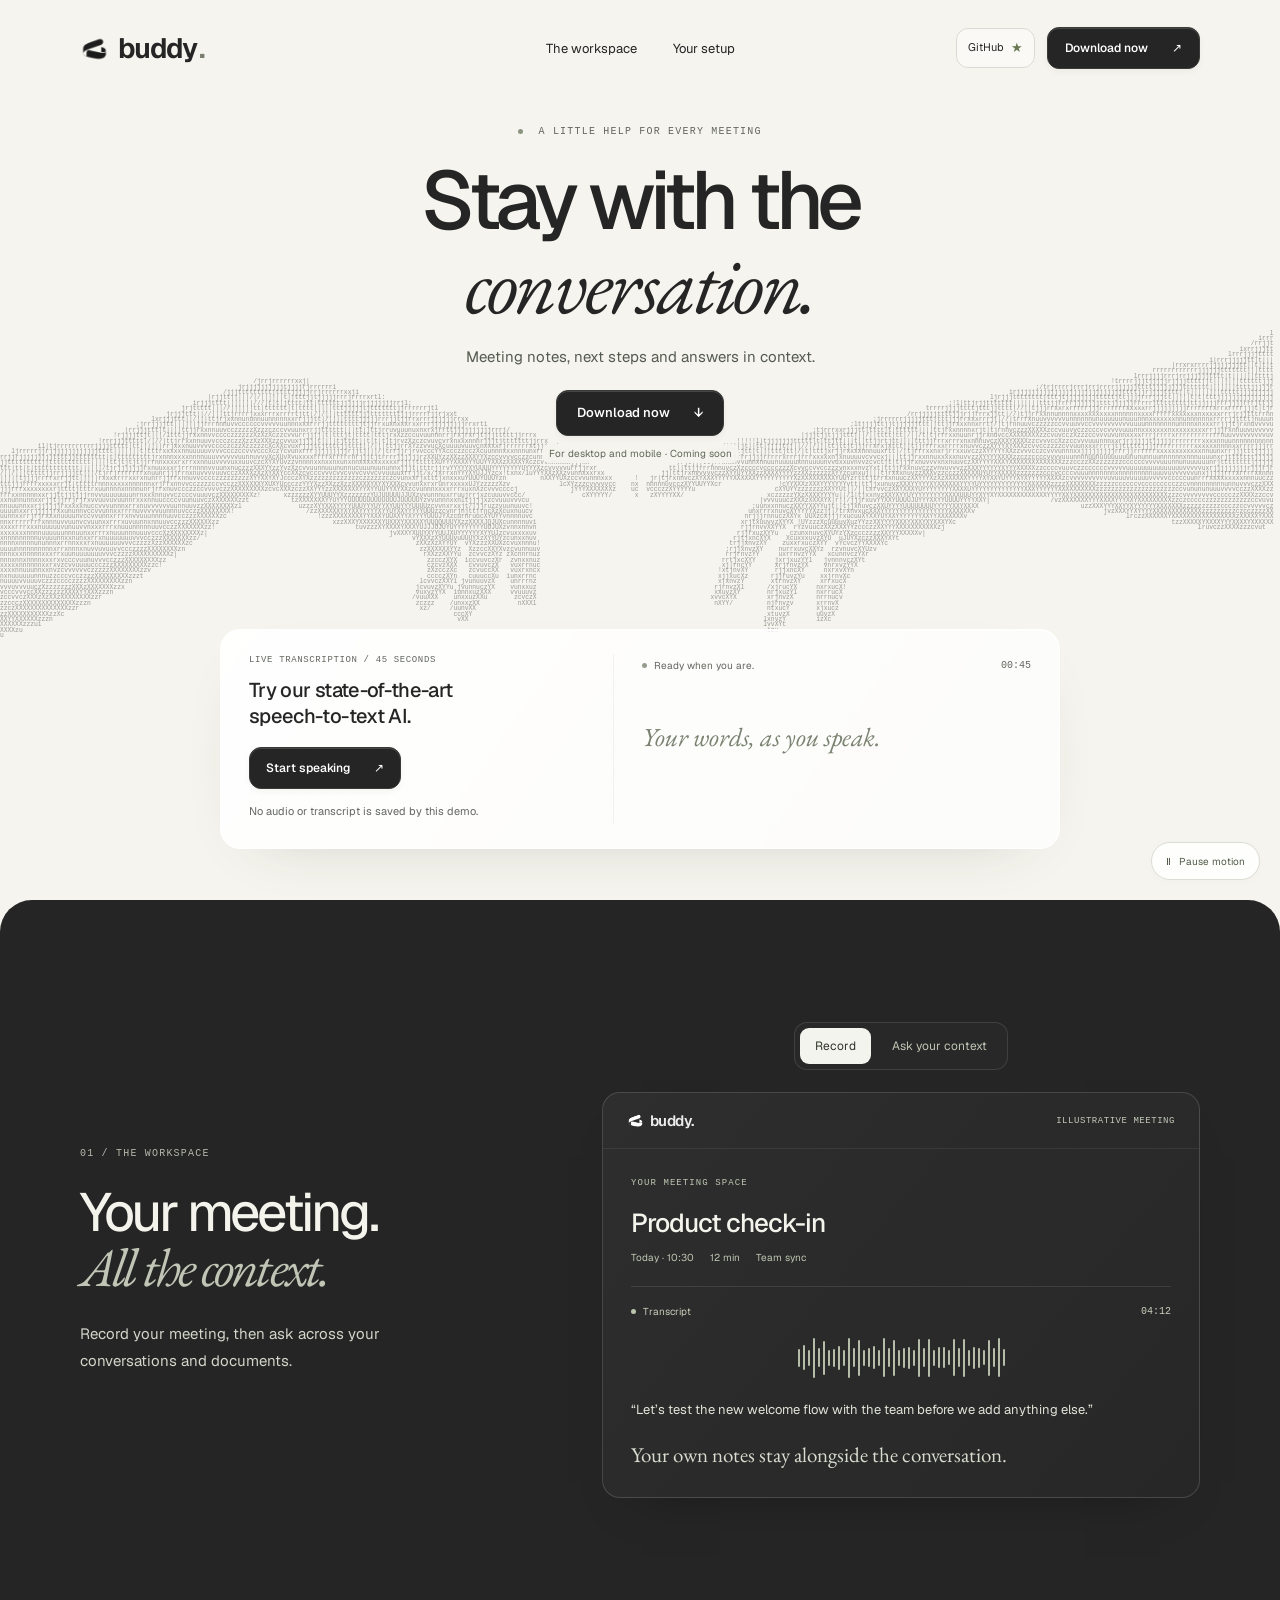
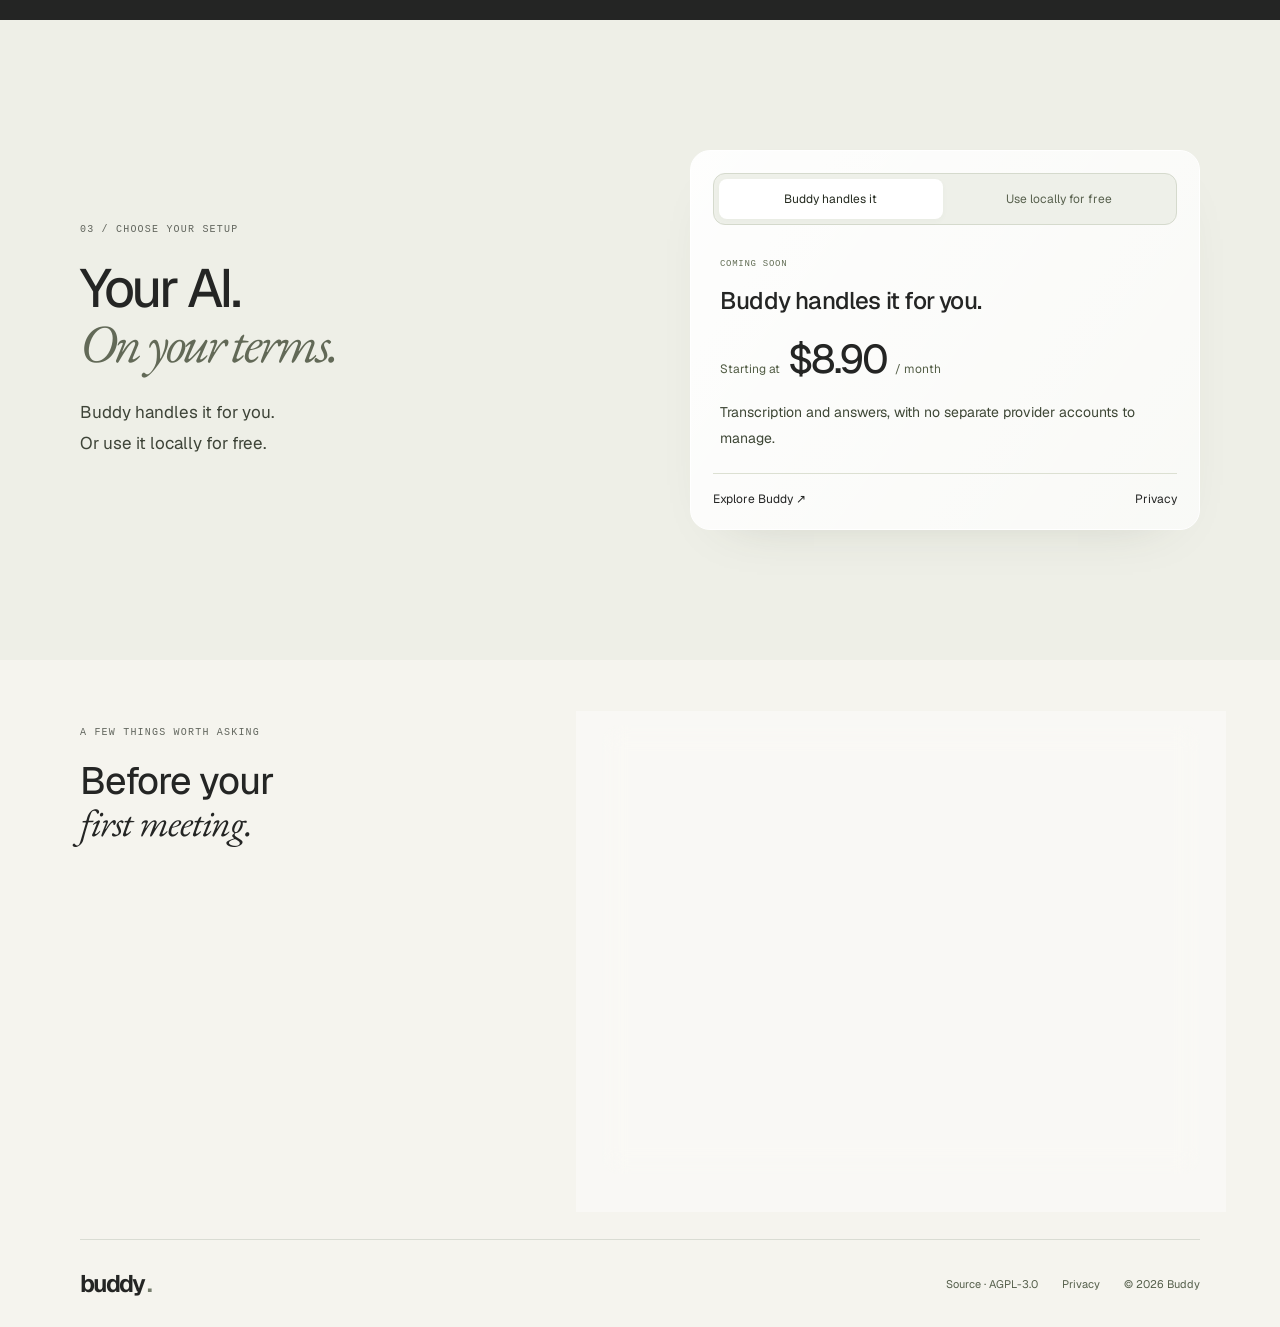
==== commit 963aec11: "Restore Buddy's previous homepage" ====
--- a/index.html
+++ b/index.html
@@ -7,7 +7,7 @@
 <meta property="og:title" content="Buddy — Stay with the conversation."><meta property="og:description" content="Meeting notes, transcripts and the context behind them."><meta property="og:type" content="website"><meta property="og:url" content="https://meetbuddy.me"><meta property="og:image" content="https://meetbuddy.me/site/social.png?v=hands-2"><meta name="twitter:card" content="summary_large_image">
 <link rel="canonical" href="https://meetbuddy.me"><link rel="icon" href="/buddy.png" type="image/png">
 <link rel="preload" href="/site/geist.woff2" as="font" type="font/woff2" crossorigin><link rel="preload" href="/site/editorial-italic.ttf" as="font" type="font/ttf" crossorigin>
-<link rel="stylesheet" href="/site/style.css?v=showcase-3"><link rel="stylesheet" href="/site/showcase.css?v=showcase-3"><title>Buddy — Stay with the conversation.</title>
+<link rel="stylesheet" href="/site/style.css?v=devices-2"><title>Buddy — Stay with the conversation.</title>
 </head>
 <body id="top">
 <a class="skip-link" href="#main">Skip to content</a>
@@ -24,7 +24,7 @@
    <p class="eyebrow"><span class="status-dot"></span> A LITTLE HELP FOR EVERY MEETING</p>
    <h1 id="hero-title">Stay with the<br><em>conversation.</em></h1>
    <p class="hero-description">Meeting notes, next steps and answers in context.</p>
-   <a class="button primary hero-action" href="/download/" aria-label="Download Buddy">Download now <span aria-hidden="true">↓</span></a><p class="download-platform">For desktop and mobile · Coming soon</p><a class="hero-demo-link" href="#product" data-launch-demo>Try the app <span aria-hidden="true">↓</span></a>
+   <a class="button primary hero-action" href="/download/" aria-label="Download Buddy">Download now <span aria-hidden="true">↓</span></a><p class="download-platform">For desktop and mobile · Coming soon</p>
   </div>
   <!-- live demo:start -->
   <div class="voice-demo app-frame" id="voice-demo" data-gateway="https://buddy-voice-trial.lovely-ash-3133.chatgpt.site" aria-labelledby="voice-title" data-state="idle" data-visual>
@@ -33,7 +33,18 @@
   </div>
   <!-- live demo:end -->
  </section>
- <section class="workflow section-dark" id="product" aria-labelledby="workflow-title"><div class="wrap workspace-layout"><div class="section-heading"><p class="eyebrow">01 / THE WORKSPACE</p><h2 id="workflow-title">Your meeting.<br><em>All the context.</em></h2><p>Take a look around. Follow a conversation, check its sources, or try the app yourself.</p></div><div class="workspace-tour" data-visual><div class="demo-window" role="region" aria-label="Buddy app demo" data-app-demo data-demo="tour"><div class="demo-window-bar"><span class="preview-brand"><img src="[data-uri]" width="21" height="21" alt="">buddy.</span><span class="demo-mode-label">GUIDED PREVIEW</span><a class="demo-external" href="/app/?demo=meeting&amp;showcase=1" target="_blank" rel="noopener">Open in a tab ↗</a></div><div class="demo-tour-body"><aside class="demo-rail" aria-hidden="true"><p class="demo-rail-title">YOUR WORKSPACE</p><span class="demo-rail-item" data-current>⌂ &nbsp; Meetings</span><span class="demo-rail-item">✓ &nbsp; Action items</span><span class="demo-rail-item">▤ &nbsp; Knowledge</span><div class="demo-rail-foot">RECENT CONVERSATIONS<span>Product check-in</span><span>Design review</span></div></aside><div class="demo-tour-main"><div class="demo-guide-top"><p class="eyebrow">MY MEETINGS / PRODUCT CHECK-IN</p><div class="workflow-steps" role="tablist" aria-label="Explore the meeting workspace"><button role="tab" id="step-record" aria-selected="true" aria-controls="workflow-panel" data-step="record">Record</button><button role="tab" id="step-ask" aria-selected="false" aria-controls="workflow-panel" tabindex="-1" data-step="ask">Ask your context</button></div></div><div class="workflow-visual app-frame" role="tabpanel" tabindex="0" id="workflow-panel" aria-labelledby="step-record"><div class="demo-workspace-body" id="workflow-screen"></div></div></div></div><div class="live-app-slot" data-demo-slot hidden></div><div class="demo-window-foot"><span data-demo-status>Sample content · No microphone needed</span><button class="demo-replay" data-demo-replay aria-label="Replay sample captions">↻</button><button class="sheen-button" data-demo-open>Try the app <span aria-hidden="true">↗</span></button><button class="sheen-button" data-demo-back hidden>Back to preview <span aria-hidden="true">↙</span></button></div></div></div></div></section>
+ <section class="workflow section-dark" id="product" aria-labelledby="workflow-title">
+  <div class="wrap workspace-layout">
+   <div class="section-heading"><p class="eyebrow">01 / THE WORKSPACE</p><h2 id="workflow-title">Your meeting.<br><em>All the context.</em></h2><p>Record your meeting, then ask across your conversations and documents.</p></div>
+   <div class="workspace-tour" data-visual>
+    <div class="workflow-steps" role="tablist" aria-label="Explore the meeting workspace">
+     <button role="tab" id="step-record" aria-selected="true" aria-controls="workflow-panel" data-step="record">Record</button>
+     <button role="tab" id="step-ask" aria-selected="false" aria-controls="workflow-panel" tabindex="-1" data-step="ask">Ask your context</button>
+    </div>
+    <div class="workflow-visual app-frame" role="tabpanel" tabindex="0" id="workflow-panel" aria-labelledby="step-record"><div class="demo-window-top"><span class="preview-brand"><img src="[data-uri]" width="17" height="17" alt="">buddy.</span><span>ILLUSTRATIVE MEETING</span></div><div class="demo-workspace-body" id="workflow-screen"></div></div>
+   </div>
+  </div>
+ </section>
  <section class="privacy-section" id="privacy" aria-labelledby="privacy-title">
   <div class="wrap setup-layout">
    <div class="privacy-copy"><p class="eyebrow">03 / CHOOSE YOUR SETUP</p><h2 id="privacy-title">Your AI.<br><em>On your terms.</em></h2><p>Buddy handles it for you.<br>Or use it locally for free.</p></div>
@@ -65,5 +76,5 @@
 <footer class="site-footer wrap"><a href="#top" class="wordmark" aria-label="Return to Buddy home">buddy<span>.</span></a><div><a href="https://github.com/ilinii/buddy" target="_blank" rel="noopener noreferrer">Source · AGPL-3.0</a><a href="/privacy.html">Privacy</a><span>© <span id="year">2026</span> Buddy</span></div></footer>
 <button class="motion-toggle" id="motion-toggle" aria-pressed="false" aria-label="Pause ambient animation"><span aria-hidden="true">Ⅱ</span><span class="motion-label">Pause motion</span></button>
 <dialog id="source-dialog" class="source-dialog"><div class="source-dialog-top"><span id="source-kind">MEETING TRANSCRIPT</span><button aria-label="Close source" class="close-source">×</button></div><h2 id="source-title">Product check-in</h2><p class="source-location" id="source-location">04:12 · Final transcript</p><blockquote id="source-quote"></blockquote><p class="source-disclaimer">Fictional content used to demonstrate source checking.</p><a href="/app/?demo=home" class="button primary">Explore Buddy <span aria-hidden="true">↗</span></a></dialog>
-<script type="module" src="/site/main.js?v=showcase-3"></script>
+<script type="module" src="/site/main.js?v=devices-2"></script>
 </body></html>
